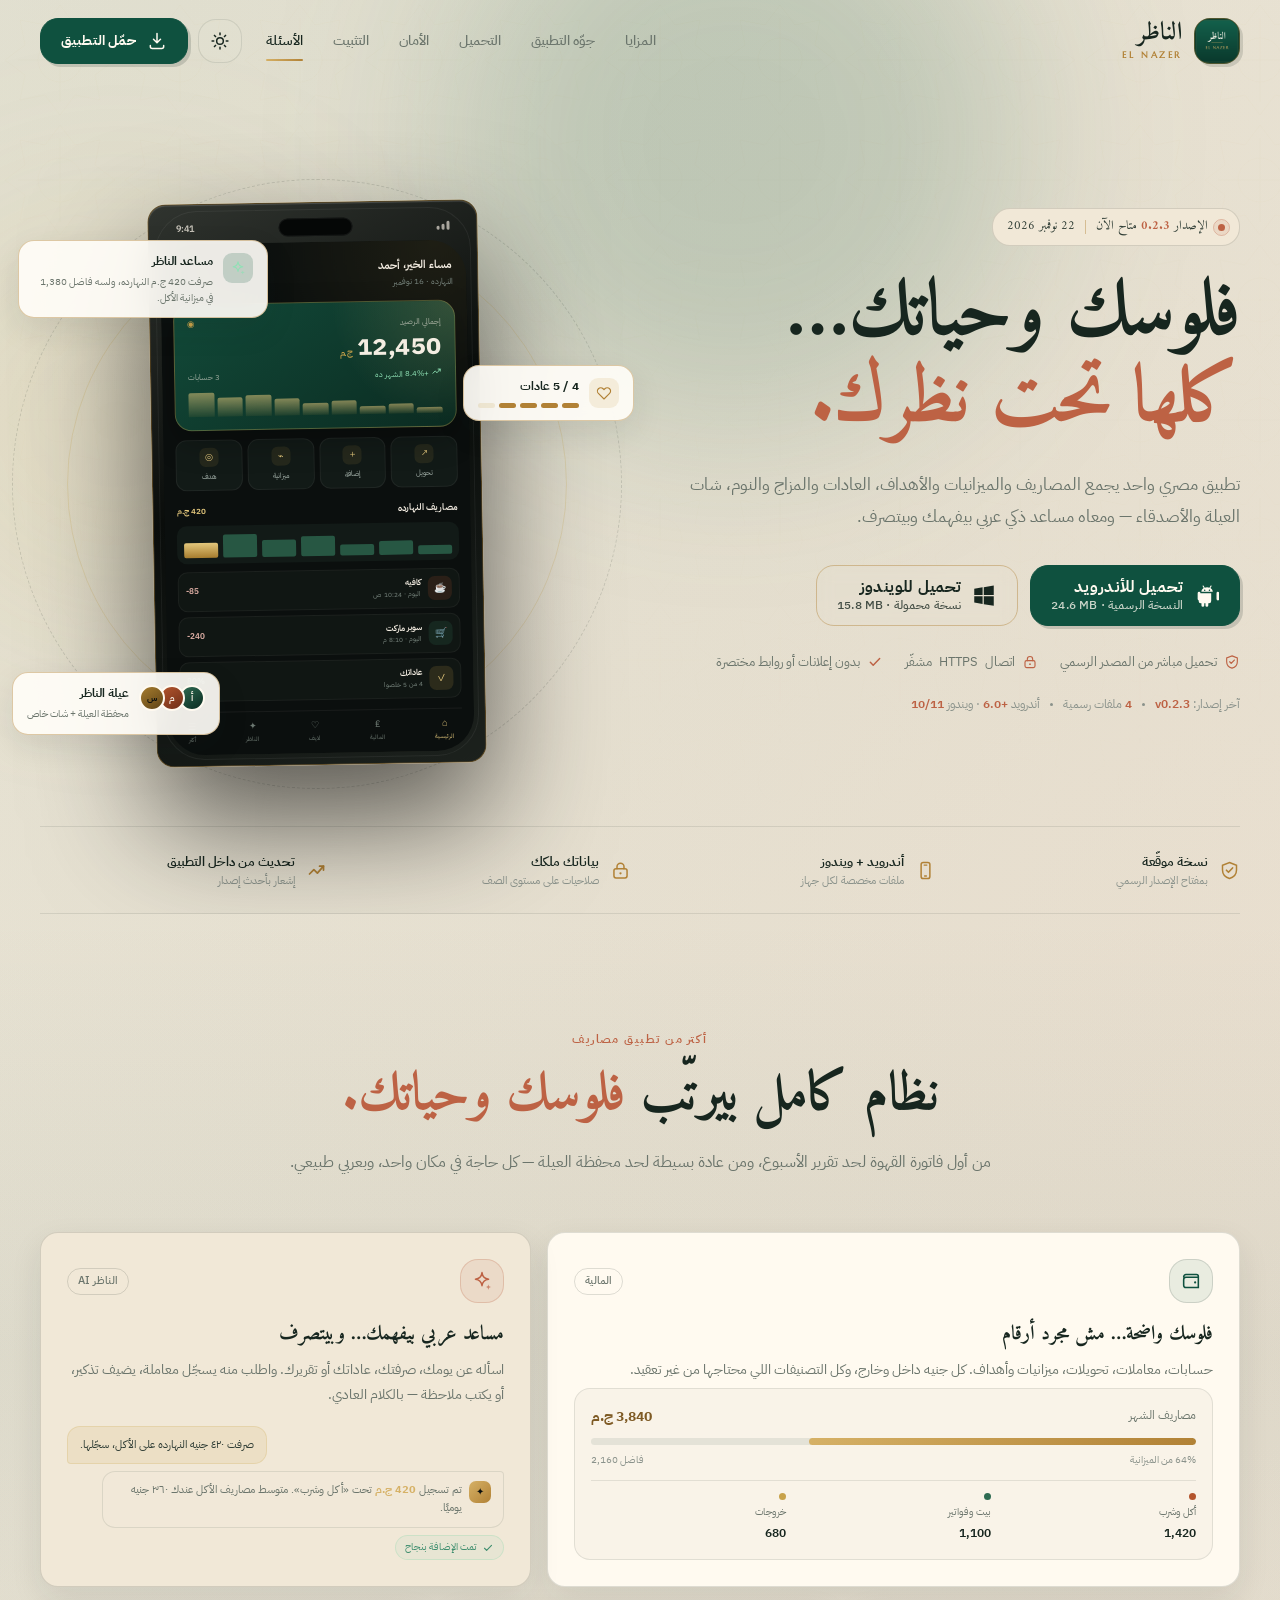
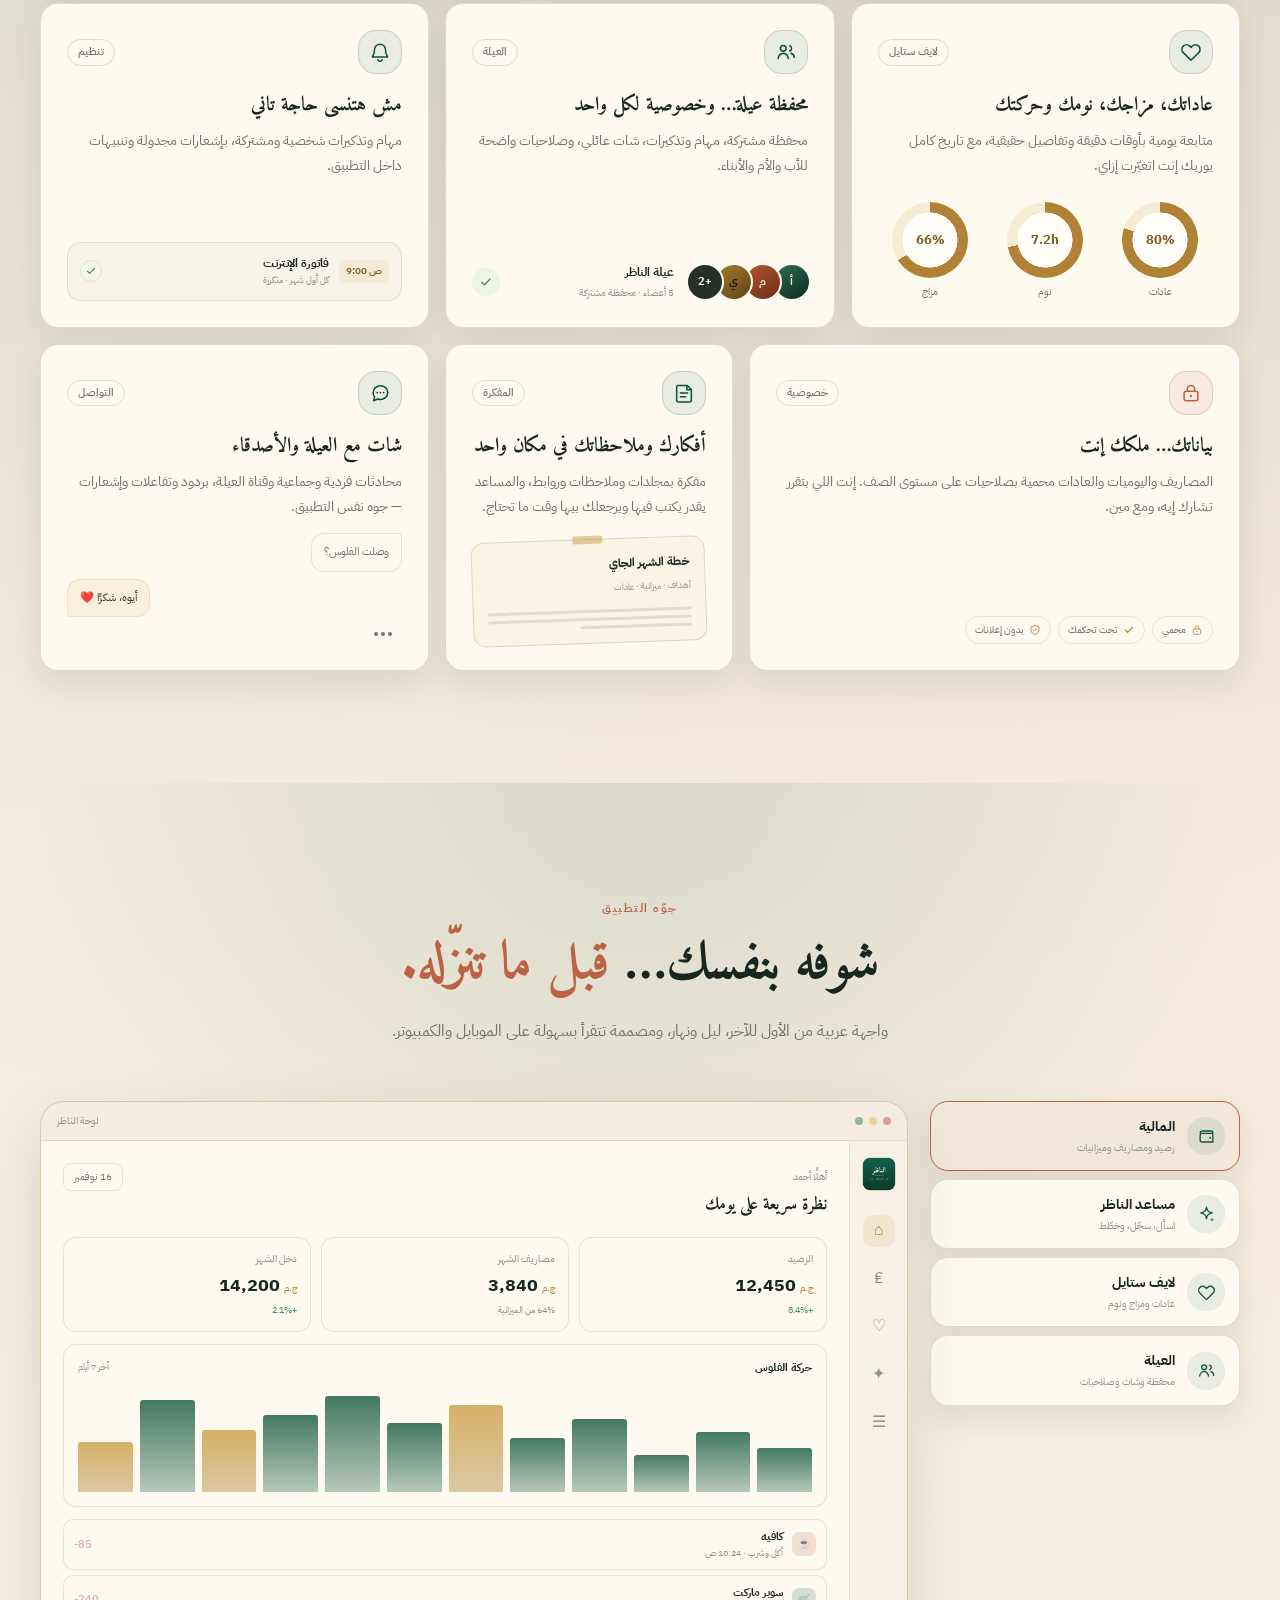
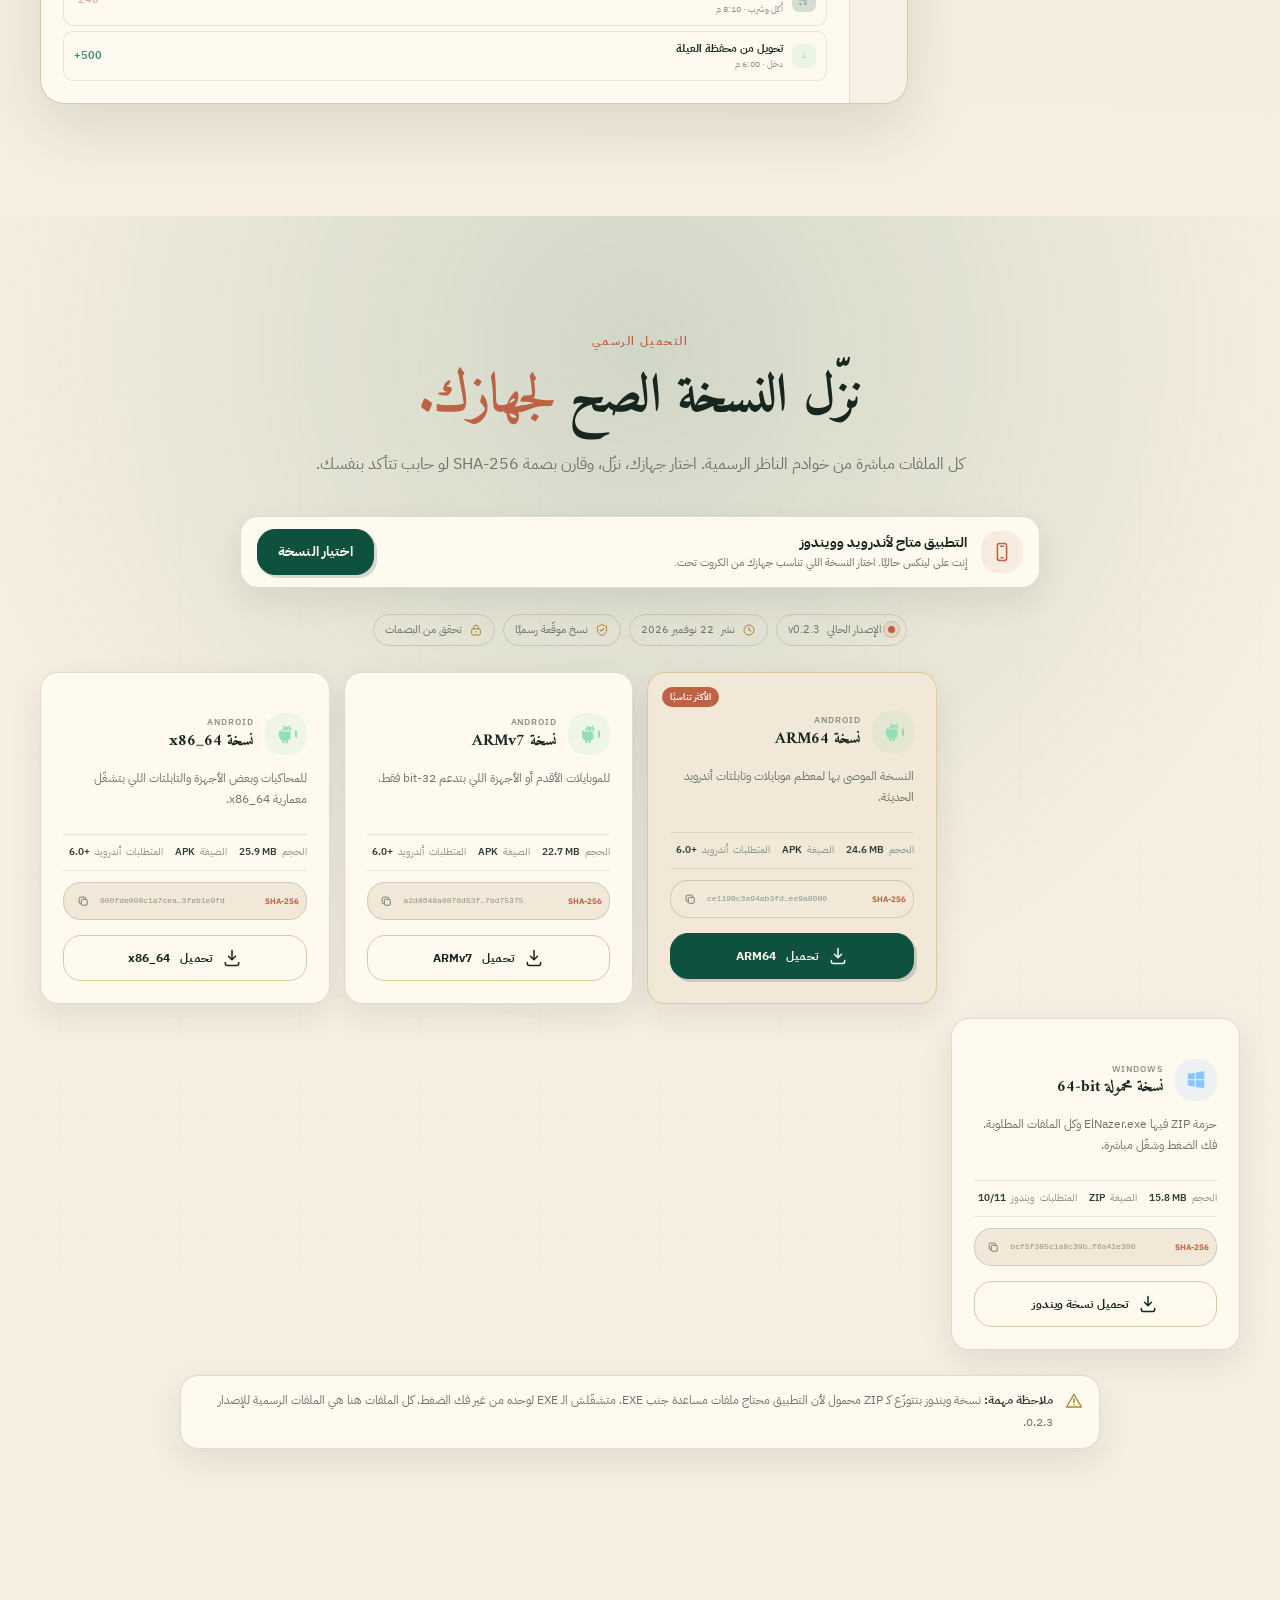
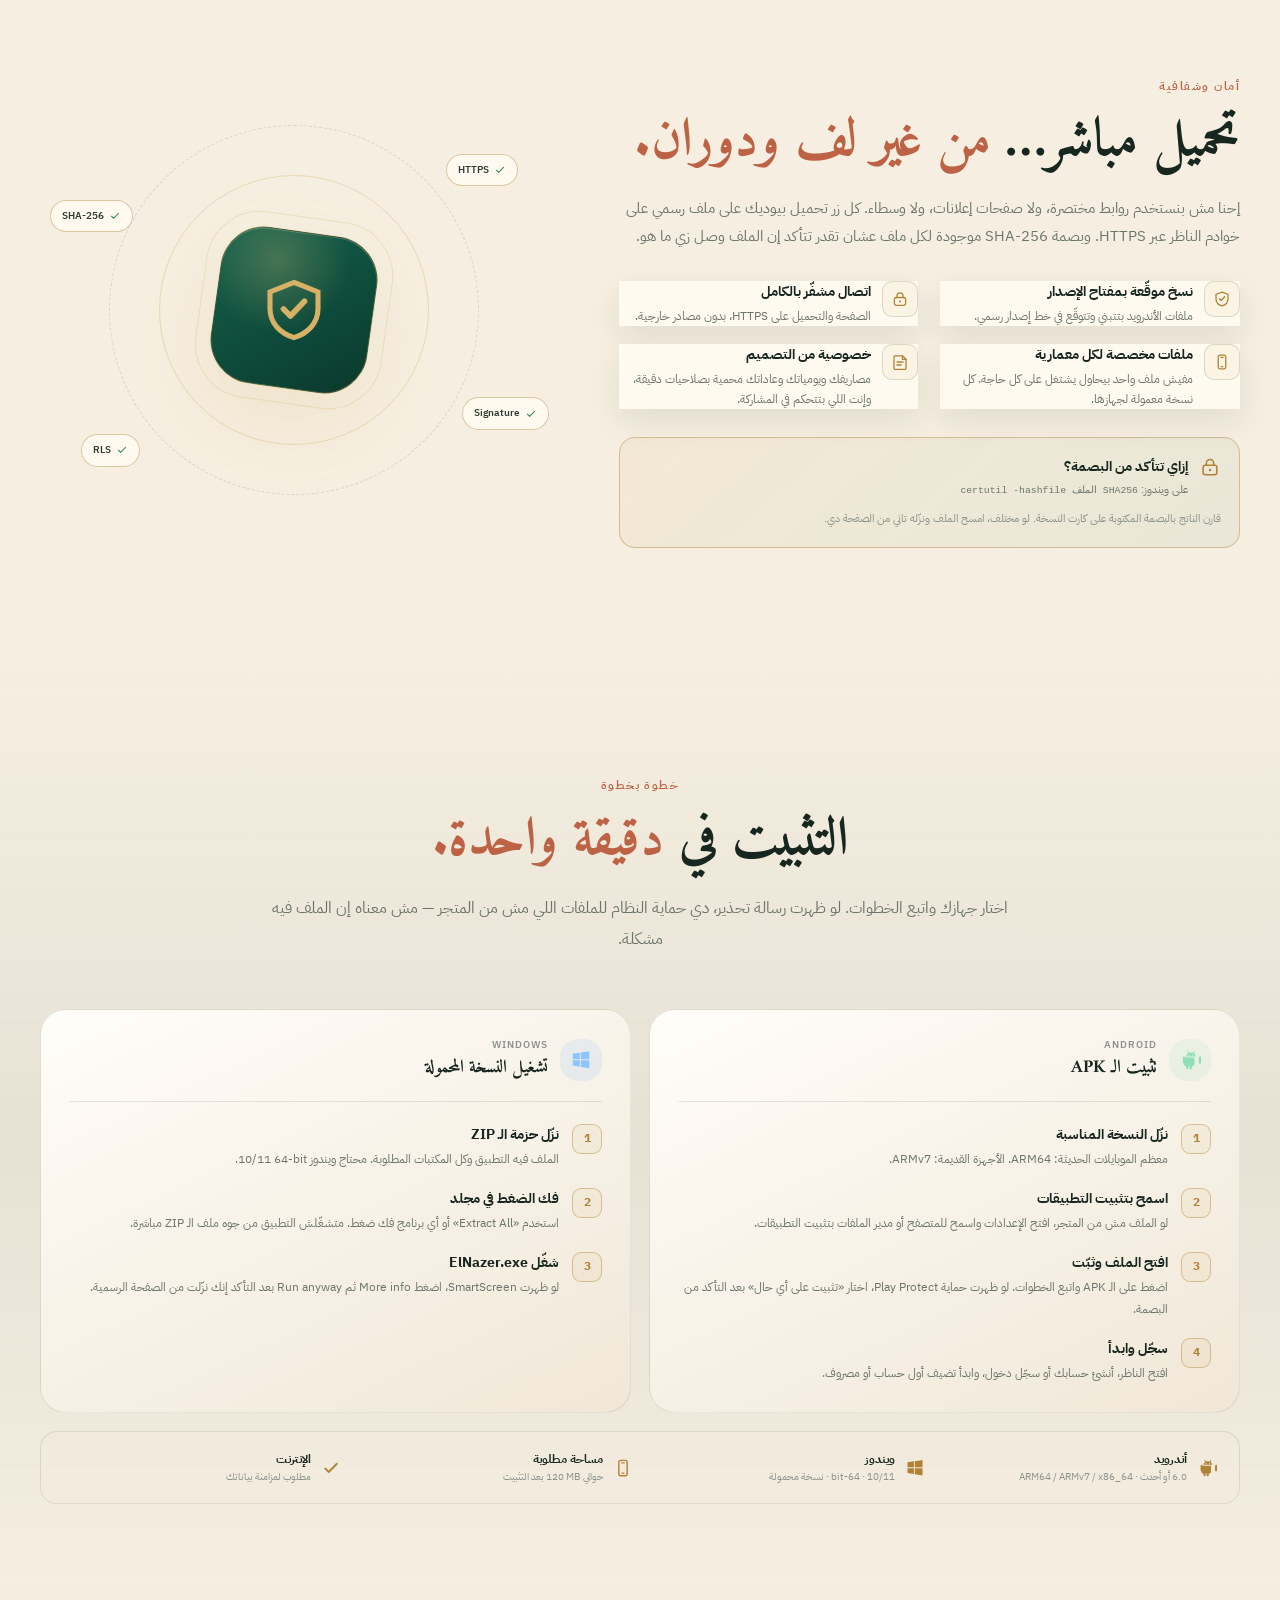
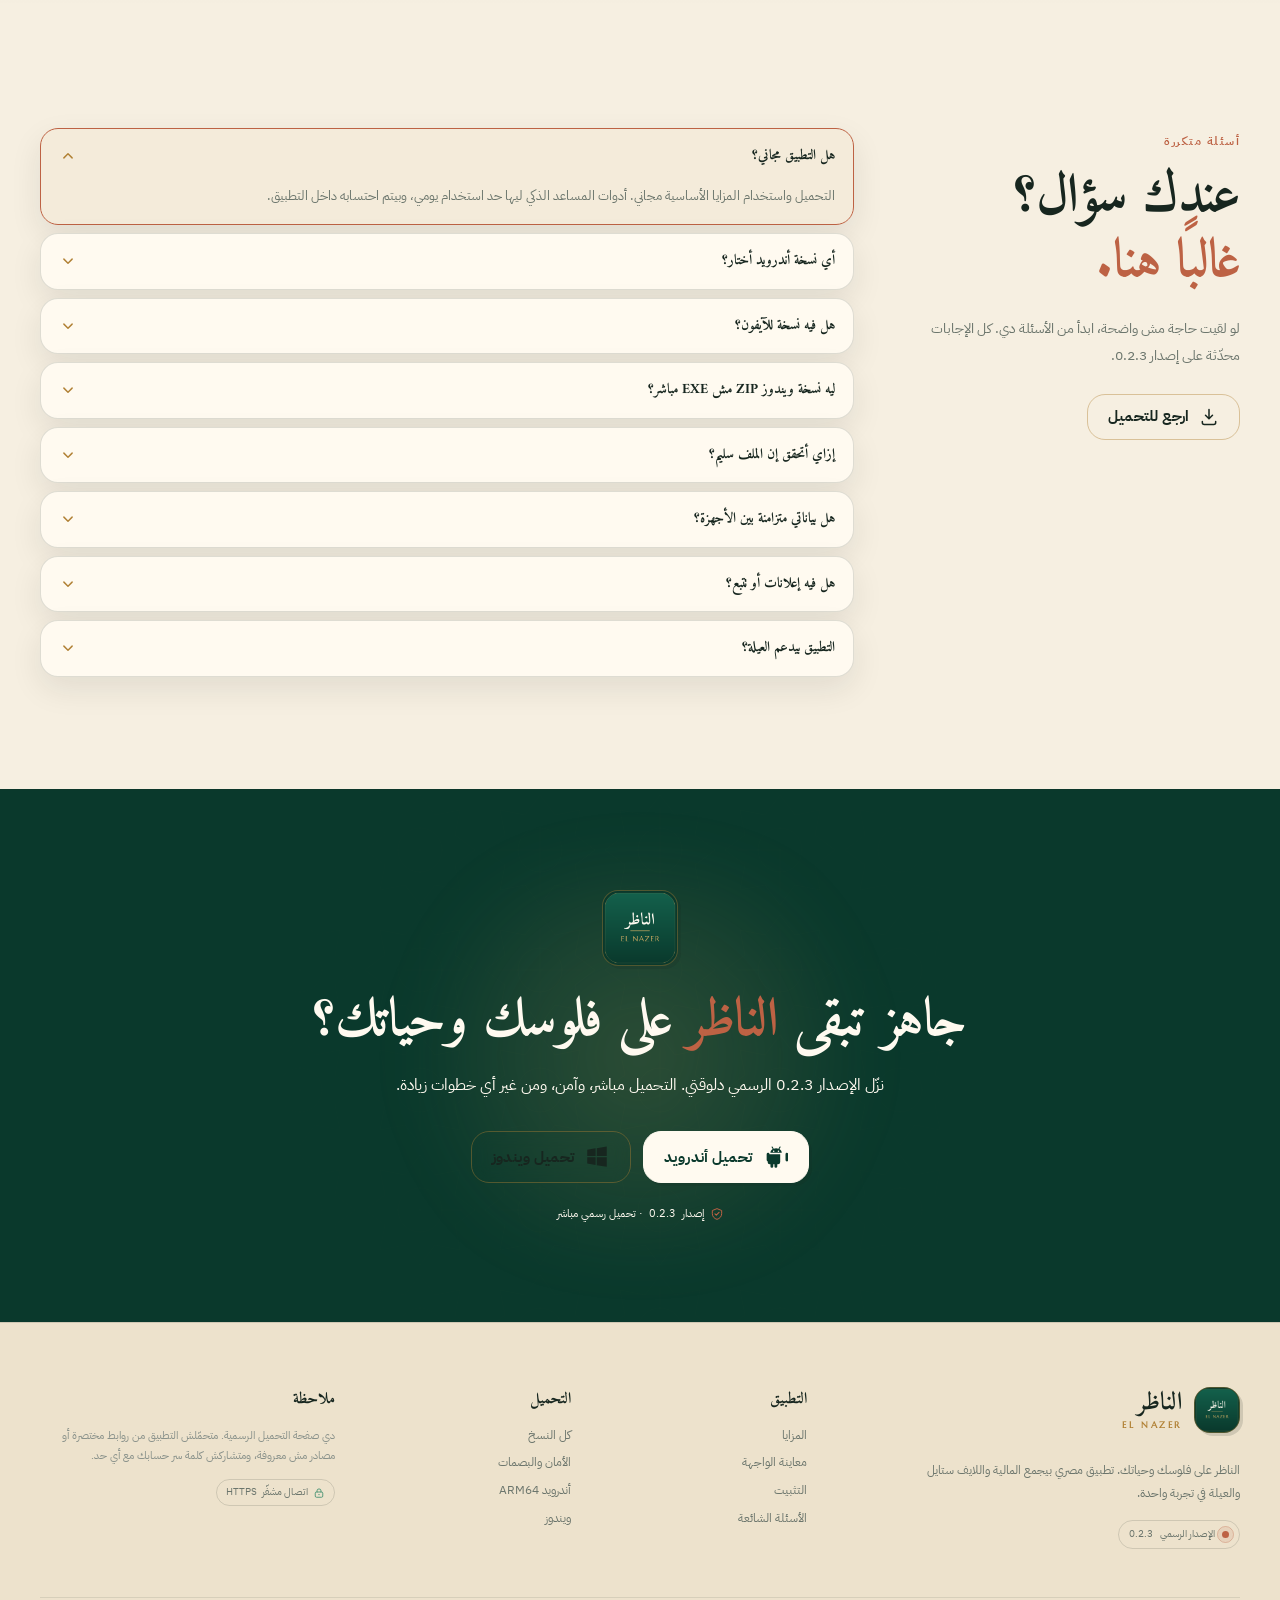
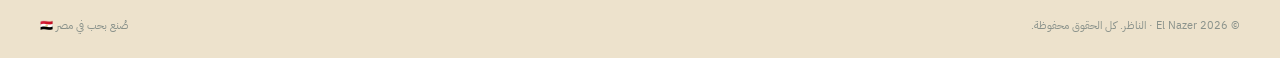
==== index.html @ a64078a1 "deploy: e62e83baa8db4283f92be8267daf7b33477e83bc" ====
<!DOCTYPE html>
<html lang="ar" dir="rtl" data-theme="light">
<head>
  <meta charset="utf-8">
  <meta name="viewport" content="width=device-width, initial-scale=1, viewport-fit=cover">
  <title>تحميل تطبيق الناظر | El Nazer 0.2.3 — أندرويد وويندوز</title>
  <meta name="description" content="حمّل تطبيق الناظر 0.2.3 الرسمي. تطبيق مصري للمصاريف والميزانيات والعادات والشات العائلي مع مساعد ذكي عربي. تحميل مباشر وآمن لأندرويد (ARM64 وARMv7 وx86_64) وويندوز.">
  <meta name="theme-color" content="#F6EFE1">
  <meta name="color-scheme" content="light dark">
  <meta name="referrer" content="strict-origin-when-cross-origin">
  <meta http-equiv="Content-Security-Policy" content="default-src 'self'; base-uri 'none'; form-action 'none'; object-src 'none'; img-src 'self' data:; font-src 'self'; style-src 'self' 'unsafe-inline'; script-src 'self'; connect-src 'self'; manifest-src 'self'; upgrade-insecure-requests">
  <meta property="og:type" content="website">
  <meta property="og:locale" content="ar_EG">
  <meta property="og:site_name" content="El Nazer — الناظر">
  <meta property="og:title" content="الناظر 0.2.3 — فلوسك وحياتك تحت نظرك">
  <meta property="og:description" content="تحميل رسمي ومباشر لتطبيق الناظر لأندرويد وويندوز. مصاريف، ميزانيات، عادات، عيلة، ومساعد ذكي عربي.">
  <meta property="og:image" content="./assets/brand/app_icon.png">
  <meta name="twitter:card" content="summary_large_image">
  <meta name="twitter:title" content="تحميل تطبيق الناظر 0.2.3">
  <meta name="twitter:description" content="مصاريفك، عاداتك، عيلتك، ومساعدك الذكي في تطبيق واحد. تحميل مباشر لأندرويد وويندوز.">
  <meta name="twitter:image" content="./assets/brand/app_icon.png">
  <link rel="icon" href="./assets/brand/app_icon.png" type="image/png">
  <link rel="apple-touch-icon" href="./assets/brand/app_icon.png">
  <link rel="manifest" href="./site.webmanifest">
  <link rel="stylesheet" href="./assets/css/style.css">
  <link rel="stylesheet" href="./assets/css/cairo.css">
  <script src="./assets/js/app.js"></script>
</head>
<body>
  <a class="skip-link" href="#main">تخطَّ إلى المحتوى</a>

  <div class="reading-progress" aria-hidden="true"><span id="readingProgress"></span></div>

  <svg class="svg-sprite" aria-hidden="true" focusable="false">
    <symbol id="i-android" viewBox="0 0 24 24"><path d="M7.2 9.4h9.6v7.2a2 2 0 0 1-2 2h-.7v2.1a1.3 1.3 0 1 1-2.6 0v-2.1h-1.1v2.1a1.3 1.3 0 1 1-2.6 0v-2.1h-.6a2 2 0 0 1-2-2V9.4Zm-2.9 0a1.3 1.3 0 0 1 2.6 0v5.4a1.3 1.3 0 1 1-2.6 0V9.4Zm17.4 0a1.3 1.3 0 0 1 2.6 0v5.4a1.3 1.3 0 1 1-2.6 0V9.4ZM7.7 8.1c.2-1.4 1-2.6 2.2-3.4l-1-1.7a.5.5 0 0 1 .9-.5l1 1.8a5.6 5.6 0 0 1 4.4 0l1-1.8a.5.5 0 0 1 .9.5l-1 1.7c1.2.8 2 2 2.2 3.4H7.7Zm3.1-2.1a.7.7 0 1 0 0 1.4.7.7 0 0 0 0-1.4Zm4.4 0a.7.7 0 1 0 0 1.4.7.7 0 0 0 0-1.4Z"/></symbol>
    <symbol id="i-windows" viewBox="0 0 24 24"><path d="M3 5.2 10.7 4v7.1H3V5.2Zm8.8-1.3L21 2.4v8.7h-9.2V3.9ZM3 12.2h7.7v7.1L3 18.1v-5.9Zm8.8 0H21v8.7l-9.2-1.4v-7.3Z"/></symbol>
    <symbol id="i-download" viewBox="0 0 24 24"><path d="M12 3v11.2m0 0 4.2-4.2M12 14.2 7.8 10M4 17.5v1.2A2.3 2.3 0 0 0 6.3 21h11.4a2.3 2.3 0 0 0 2.3-2.3v-1.2" fill="none" stroke="currentColor" stroke-width="1.8" stroke-linecap="round" stroke-linejoin="round"/></symbol>
    <symbol id="i-shield" viewBox="0 0 24 24"><path d="M12 2.8 20 6v5.5c0 4.9-3.4 8.3-8 9.7-4.6-1.4-8-4.8-8-9.7V6l8-3.2Z" fill="none" stroke="currentColor" stroke-width="1.7"/><path d="m8.5 11.7 2.3 2.3 4.7-4.9" fill="none" stroke="currentColor" stroke-width="1.9" stroke-linecap="round" stroke-linejoin="round"/></symbol>
    <symbol id="i-check" viewBox="0 0 24 24"><path d="m5 12.5 4.3 4.3L19 6.9" fill="none" stroke="currentColor" stroke-width="2.2" stroke-linecap="round" stroke-linejoin="round"/></symbol>
    <symbol id="i-copy" viewBox="0 0 24 24"><rect x="8" y="8" width="11" height="11" rx="2.2" fill="none" stroke="currentColor" stroke-width="1.7"/><path d="M16 8V6.2A2.2 2.2 0 0 0 13.8 4H6.2A2.2 2.2 0 0 0 4 6.2v7.6A2.2 2.2 0 0 0 6.2 16H8" fill="none" stroke="currentColor" stroke-width="1.7"/></symbol>
    <symbol id="i-wallet" viewBox="0 0 24 24"><path d="M4 7.5A2.5 2.5 0 0 1 6.5 5H18a2 2 0 0 1 2 2v1H6.5A2.5 2.5 0 0 0 4 10.5v6A2.5 2.5 0 0 0 6.5 19H20V9" fill="none" stroke="currentColor" stroke-width="1.7" stroke-linecap="round"/><circle cx="16.5" cy="13.5" r="1.2" fill="currentColor"/></symbol>
    <symbol id="i-chart" viewBox="0 0 24 24"><path d="M4 20V4m0 16h16" fill="none" stroke="currentColor" stroke-width="1.7" stroke-linecap="round"/><path d="M7.5 16v-4.5M12 16V7.5M16.5 16v-7" fill="none" stroke="currentColor" stroke-width="2.2" stroke-linecap="round"/></symbol>
    <symbol id="i-spark" viewBox="0 0 24 24"><path d="M12 2.8c.6 4.8 2.4 6.6 7.2 7.2-4.8.6-6.6 2.4-7.2 7.2-.6-4.8-2.4-6.6-7.2-7.2 4.8-.6 6.6-2.4 7.2-7.2Z" fill="none" stroke="currentColor" stroke-width="1.6" stroke-linejoin="round"/><path d="M19 15.5c.3 2.1 1 2.8 3.1 3.1-2.1.3-2.8 1-3.1 3.1-.3-2.1-1-2.8-3.1-3.1 2.1-.3 2.8-1 3.1-3.1Z" fill="currentColor" opacity=".7"/></symbol>
    <symbol id="i-heart" viewBox="0 0 24 24"><path d="M20.4 5.6a5 5 0 0 0-7.1 0L12 6.9l-1.3-1.3a5 5 0 0 0-7.1 7.1L12 21l8.4-8.3a5 5 0 0 0 0-7.1Z" fill="none" stroke="currentColor" stroke-width="1.7" stroke-linejoin="round"/></symbol>
    <symbol id="i-users" viewBox="0 0 24 24"><circle cx="9" cy="8" r="3.1" fill="none" stroke="currentColor" stroke-width="1.7"/><path d="M3.5 19a5.5 5.5 0 0 1 11 0M16 5.2a3 3 0 0 1 0 5.7M17.5 13.5A4.6 4.6 0 0 1 21 18" fill="none" stroke="currentColor" stroke-width="1.7" stroke-linecap="round"/></symbol>
    <symbol id="i-bell" viewBox="0 0 24 24"><path d="M18 9.5a6 6 0 0 0-12 0c0 6-2.3 6.5-2.3 8h16.6c0-1.5-2.3-2-2.3-8Z" fill="none" stroke="currentColor" stroke-width="1.7" stroke-linejoin="round"/><path d="M9.5 20.5a2.7 2.7 0 0 0 5 0" fill="none" stroke="currentColor" stroke-width="1.7" stroke-linecap="round"/></symbol>
    <symbol id="i-lock" viewBox="0 0 24 24"><rect x="4.5" y="10" width="15" height="10.5" rx="2.4" fill="none" stroke="currentColor" stroke-width="1.7"/><path d="M8 10V7.8a4 4 0 0 1 8 0V10" fill="none" stroke="currentColor" stroke-width="1.7" stroke-linecap="round"/><circle cx="12" cy="15.2" r="1.3" fill="currentColor"/></symbol>
    <symbol id="i-note" viewBox="0 0 24 24"><path d="M5 3.8h10.5L20 8.3V20a1.8 1.8 0 0 1-1.8 1.8H5.8A1.8 1.8 0 0 1 4 20V5.6a1.8 1.8 0 0 1 1-1.8Z" fill="none" stroke="currentColor" stroke-width="1.7" stroke-linejoin="round"/><path d="M15.2 4v4.5H20M8 12h8M8 16h5.5" fill="none" stroke="currentColor" stroke-width="1.7" stroke-linecap="round"/></symbol>
    <symbol id="i-chat" viewBox="0 0 24 24"><path d="M20.5 11.5a7.8 7.8 0 0 1-8 7.6 8.6 8.6 0 0 1-3-.5L5 20.5l1.2-4a7.4 7.4 0 0 1-1.7-5A7.8 7.8 0 0 1 12.5 4a7.8 7.8 0 0 1 8 7.5Z" fill="none" stroke="currentColor" stroke-width="1.7" stroke-linejoin="round"/><circle cx="9" cy="11.5" r="1" fill="currentColor"/><circle cx="12.5" cy="11.5" r="1" fill="currentColor"/><circle cx="16" cy="11.5" r="1" fill="currentColor"/></symbol>
    <symbol id="i-arrow" viewBox="0 0 24 24"><path d="M19 12H5m0 0 5.5-5.5M5 12l5.5 5.5" fill="none" stroke="currentColor" stroke-width="1.9" stroke-linecap="round" stroke-linejoin="round"/></symbol>
    <symbol id="i-sun" viewBox="0 0 24 24"><circle cx="12" cy="12" r="4" fill="none" stroke="currentColor" stroke-width="1.8"/><path d="M12 2.5v2M12 19.5v2M2.5 12h2M19.5 12h2M5.3 5.3l1.4 1.4M17.3 17.3l1.4 1.4M18.7 5.3l-1.4 1.4M6.7 17.3l-1.4 1.4" fill="none" stroke="currentColor" stroke-width="1.8" stroke-linecap="round"/></symbol>
    <symbol id="i-moon" viewBox="0 0 24 24"><path d="M20.5 14.2A8.6 8.6 0 0 1 9.8 3.5a8.7 8.7 0 1 0 10.7 10.7Z" fill="none" stroke="currentColor" stroke-width="1.8" stroke-linejoin="round"/></symbol>
    <symbol id="i-menu" viewBox="0 0 24 24"><path d="M4 7h16M4 12h16M4 17h16" fill="none" stroke="currentColor" stroke-width="1.9" stroke-linecap="round"/></symbol>
    <symbol id="i-close" viewBox="0 0 24 24"><path d="m6 6 12 12M18 6 6 18" fill="none" stroke="currentColor" stroke-width="1.9" stroke-linecap="round"/></symbol>
    <symbol id="i-chevron" viewBox="0 0 24 24"><path d="m6.5 9.5 5.5 5.5 5.5-5.5" fill="none" stroke="currentColor" stroke-width="1.9" stroke-linecap="round" stroke-linejoin="round"/></symbol>
    <symbol id="i-clock" viewBox="0 0 24 24"><circle cx="12" cy="12" r="8.6" fill="none" stroke="currentColor" stroke-width="1.7"/><path d="M12 7.2V12l3.2 2" fill="none" stroke="currentColor" stroke-width="1.8" stroke-linecap="round"/></symbol>
    <symbol id="i-device" viewBox="0 0 24 24"><rect x="7" y="2.8" width="10" height="18.4" rx="2.4" fill="none" stroke="currentColor" stroke-width="1.7"/><path d="M10.5 5.8h3M11 18.2h2" fill="none" stroke="currentColor" stroke-width="1.6" stroke-linecap="round"/></symbol>
    <symbol id="i-trend" viewBox="0 0 24 24"><path d="m4 16 5-5 4 4 7-8" fill="none" stroke="currentColor" stroke-width="2" stroke-linecap="round" stroke-linejoin="round"/><path d="M15.5 7H20v4.5" fill="none" stroke="currentColor" stroke-width="2" stroke-linecap="round" stroke-linejoin="round"/></symbol>
    <symbol id="i-alert" viewBox="0 0 24 24"><path d="M12 3.2 22 20H2L12 3.2Z" fill="none" stroke="currentColor" stroke-width="1.7" stroke-linejoin="round"/><path d="M12 9v5" fill="none" stroke="currentColor" stroke-width="2" stroke-linecap="round"/><circle cx="12" cy="17" r="1.1" fill="currentColor"/></symbol>
  </svg>

  <header class="site-header" id="top">
    <div class="container header-inner">
      <a class="brand" href="#top" aria-label="الناظر — الرئيسية">
        <img src="./assets/brand/app_icon.png" width="46" height="46" alt="" class="brand-mark">
        <span class="brand-copy">
          <strong>الناظر</strong>
          <small>EL NAZER</small>
        </span>
      </a>
      <nav class="desktop-nav" aria-label="التنقل الرئيسي">
        <a href="#features">المزايا</a>
        <a href="#preview">جوّه التطبيق</a>
        <a href="#download">التحميل</a>
        <a href="#security">الأمان</a>
        <a href="#install">التثبيت</a>
        <a href="#faq">الأسئلة</a>
      </nav>
      <div class="header-actions">
        <button class="icon-button theme-button" id="themeToggle" type="button" aria-label="تبديل الوضع الليلي والنهاري" aria-pressed="false">
          <svg class="theme-icon theme-icon-moon" aria-hidden="true"><use href="#i-moon"/></svg>
          <svg class="theme-icon theme-icon-sun" aria-hidden="true"><use href="#i-sun"/></svg>
        </button>
        <a class="button button-primary button-compact desktop-cta" href="#download">
          <svg aria-hidden="true"><use href="#i-download"/></svg>
          حمّل التطبيق
        </a>
        <button class="icon-button menu-button" id="menuToggle" type="button" aria-label="فتح القائمة" aria-expanded="false" aria-controls="mobileMenu">
          <svg class="menu-icon-open" aria-hidden="true"><use href="#i-menu"/></svg>
          <svg class="menu-icon-close" aria-hidden="true"><use href="#i-close"/></svg>
        </button>
      </div>
    </div>
    <div class="mobile-menu" id="mobileMenu" hidden>
      <nav class="container mobile-nav" aria-label="التنقل على الموبايل">
        <a href="#features">المزايا</a>
        <a href="#preview">جوّه التطبيق</a>
        <a href="#download">التحميل</a>
        <a href="#security">الأمان</a>
        <a href="#install">التثبيت</a>
        <a href="#faq">الأسئلة</a>
        <a class="button button-primary" href="#download"><svg aria-hidden="true"><use href="#i-download"/></svg> حمّل التطبيق</a>
      </nav>
    </div>
  </header>

  <main id="main">
    <section class="hero" aria-labelledby="heroTitle">
      <div class="hero-mashrabiya" aria-hidden="true"></div>
      <div class="hero-glow hero-glow-one" aria-hidden="true"></div>
      <div class="hero-glow hero-glow-two" aria-hidden="true"></div>
      <div class="container hero-grid">
        <div class="hero-copy">
          <div class="release-pill">
            <span class="pulse-dot" aria-hidden="true"></span>
            <span>الإصدار <bdi>0.2.3</bdi> متاح الآن</span>
            <span class="pill-separator" aria-hidden="true"></span>
            <span>22 نوفمبر 2026</span>
          </div>
          <h1 id="heroTitle">فلوسك وحياتك…<br><span class="gradient-text">كلها تحت نظرك.</span></h1>
          <p class="hero-lead">تطبيق مصري واحد يجمع المصاريف والميزانيات والأهداف، العادات والمزاج والنوم، شات العيلة والأصدقاء — ومعاه مساعد ذكي عربي بيفهمك وبيتصرف.</p>
          <div class="hero-actions">
            <a class="button button-primary button-large" href="https://jqbkdyzlqjifqpcjaegp.supabase.co/storage/v1/object/public/downloads/elnazer-latest-arm64.apk" data-download="arm64" rel="noopener">
              <svg aria-hidden="true"><use href="#i-android"/></svg>
              <span><strong>تحميل للأندرويد</strong><small>النسخة الرسمية · <bdi>24.6 MB</bdi></small></span>
            </a>
            <a class="button button-ghost button-large" href="https://jqbkdyzlqjifqpcjaegp.supabase.co/storage/v1/object/public/downloads/elnazer-latest-windows.zip" data-download="windows" rel="noopener">
              <svg aria-hidden="true"><use href="#i-windows"/></svg>
              <span><strong>تحميل للويندوز</strong><small>نسخة محمولة · <bdi>15.8 MB</bdi></small></span>
            </a>
          </div>
          <div class="hero-assurance">
            <span><svg aria-hidden="true"><use href="#i-shield"/></svg> تحميل مباشر من المصدر الرسمي</span>
            <span><svg aria-hidden="true"><use href="#i-lock"/></svg> اتصال <bdi>HTTPS</bdi> مشفّر</span>
            <span><svg aria-hidden="true"><use href="#i-check"/></svg> بدون إعلانات أو روابط مختصرة</span>
          </div>
          <div class="hero-version">
            <span>آخر إصدار: <bdi>v0.2.3</bdi></span>
            <span class="dot" aria-hidden="true"></span>
            <span><bdi>4</bdi> ملفات رسمية</span>
            <span class="dot" aria-hidden="true"></span>
            <span>أندرويد <bdi>6.0+</bdi> · ويندوز <bdi>10/11</bdi></span>
          </div>
        </div>

        <div class="hero-visual" aria-label="معاينة من واجهة تطبيق الناظر">
          <div class="arch-ring arch-ring-one" aria-hidden="true"></div>
          <div class="arch-ring arch-ring-two" aria-hidden="true"></div>
          <div class="phone">
            <div class="phone-top">
              <span class="phone-time">9:41</span>
              <span class="phone-notch" aria-hidden="true"></span>
              <span class="phone-status" aria-hidden="true"><i></i><i></i><i></i></span>
            </div>
            <div class="app-screen">
              <div class="app-topbar">
                <div>
                  <p class="app-greeting">مساء الخير، أحمد</p>
                  <p class="app-date">النهارده · 16 نوفمبر</p>
                </div>
                <div class="app-avatar">أ</div>
              </div>
              <div class="balance-card">
                <div class="balance-head">
                  <span>إجمالي الرصيد</span>
                  <span class="balance-eye" aria-hidden="true">◉</span>
                </div>
                <p class="balance-value"><span>12,450</span> <small>ج.م</small></p>
                <div class="balance-foot">
                  <span class="up"><svg aria-hidden="true"><use href="#i-trend"/></svg> +8.4% الشهر ده</span>
                  <span>3 حسابات</span>
                </div>
                <div class="balance-spark" aria-hidden="true">
                  <i style="height:24%"></i><i style="height:38%"></i><i style="height:30%"></i><i style="height:54%"></i><i style="height:46%"></i><i style="height:68%"></i><i style="height:82%"></i><i style="height:74%"></i><i style="height:96%"></i>
                </div>
              </div>
              <div class="app-quick">
                <span><i class="quick-icon">↗</i> تحويل</span>
                <span><i class="quick-icon">＋</i> إضافة</span>
                <span><i class="quick-icon">⌁</i> ميزانية</span>
                <span><i class="quick-icon">◎</i> هدف</span>
              </div>
              <div class="app-section-title"><span>مصاريف النهارده</span><span>420 ج.م</span></div>
              <div class="mini-bars" aria-hidden="true">
                <i style="height:34%"></i><i style="height:52%"></i><i style="height:42%"></i><i style="height:76%"></i><i style="height:64%"></i><i style="height:88%"></i><i class="active" style="height:58%"></i>
              </div>
              <div class="app-list">
                <div class="app-row"><span class="row-icon coffee">☕</span><span><b>كافيه</b><small>اليوم · 10:24 ص</small></span><em>-85</em></div>
                <div class="app-row"><span class="row-icon cart">🛒</span><span><b>سوبر ماركت</b><small>اليوم · 8:10 م</small></span><em>-240</em></div>
                <div class="app-row"><span class="row-icon habit">✓</span><span><b>عاداتك</b><small>4 من 5 خلصوا</small></span><em class="green">80%</em></div>
              </div>
              <div class="app-nav" aria-hidden="true">
                <span class="active">⌂<small>الرئيسية</small></span><span>₤<small>المالية</small></span><span>♡<small>لايف</small></span><span>✦<small>الناظر</small></span><span>☰<small>أكتر</small></span>
              </div>
            </div>
          </div>
          <div class="float-card float-agent">
            <span class="float-icon"><svg aria-hidden="true"><use href="#i-spark"/></svg></span>
            <div><b>مساعد الناظر</b><p>صرفت 420 ج.م النهارده، ولسه فاضل 1,380 في ميزانية الأكل.</p></div>
          </div>
          <div class="float-card float-streak">
            <span class="float-icon gold"><svg aria-hidden="true"><use href="#i-heart"/></svg></span>
            <div><b>4 / 5 عادات</b><div class="streak-bars" aria-hidden="true"><i></i><i></i><i></i><i></i><i class="off"></i></div></div>
          </div>
          <div class="float-card float-family">
            <div class="avatar-stack" aria-hidden="true"><span>أ</span><span>م</span><span>س</span></div>
            <div><b>عيلة الناظر</b><p>محفظة العيلة + شات خاص</p></div>
          </div>
        </div>
      </div>
      <div class="container trust-strip">
        <div><svg aria-hidden="true"><use href="#i-shield"/></svg><span><b>نسخة موقّعة</b><small>بمفتاح الإصدار الرسمي</small></span></div>
        <div><svg aria-hidden="true"><use href="#i-device"/></svg><span><b>أندرويد + ويندوز</b><small>ملفات مخصصة لكل جهاز</small></span></div>
        <div><svg aria-hidden="true"><use href="#i-lock"/></svg><span><b>بياناتك ملكك</b><small>صلاحيات على مستوى الصف</small></span></div>
        <div><svg aria-hidden="true"><use href="#i-trend"/></svg><span><b>تحديث من داخل التطبيق</b><small>إشعار بأحدث إصدار</small></span></div>
      </div>
    </section>

    <section class="section features-section" id="features">
      <div class="container">
        <div class="section-heading reveal">
          <span class="eyebrow">أكتر من تطبيق مصاريف</span>
          <h2>نظام كامل بيرتّب <span class="gradient-text">فلوسك وحياتك.</span></h2>
          <p>من أول فاتورة القهوة لحد تقرير الأسبوع، ومن عادة بسيطة لحد محفظة العيلة — كل حاجة في مكان واحد، وبعربي طبيعي.</p>
        </div>

        <div class="bento-grid">
          <article class="bento-card bento-finance reveal">
            <div class="bento-head">
              <span class="feature-icon"><svg aria-hidden="true"><use href="#i-wallet"/></svg></span>
              <span class="feature-tag">المالية</span>
            </div>
            <h3>فلوسك واضحة… مش مجرد أرقام</h3>
            <p>حسابات، معاملات، تحويلات، ميزانيات وأهداف. كل جنيه داخل وخارج، وكل التصنيفات اللي محتاجها من غير تعقيد.</p>
            <div class="finance-demo" aria-hidden="true">
              <div class="finance-demo-top"><span>مصاريف الشهر</span><b>3,840 ج.م</b></div>
              <div class="progress-track"><i style="width:64%"></i></div>
              <div class="finance-demo-legend"><span>64% من الميزانية</span><span>فاضل 2,160</span></div>
              <div class="finance-demo-rows">
                <span><i class="cat cat-food"></i> أكل وشرب <b>1,420</b></span>
                <span><i class="cat cat-home"></i> بيت وفواتير <b>1,100</b></span>
                <span><i class="cat cat-fun"></i> خروجات <b>680</b></span>
              </div>
            </div>
          </article>

          <article class="bento-card bento-ai reveal">
            <div class="bento-head">
              <span class="feature-icon gold"><svg aria-hidden="true"><use href="#i-spark"/></svg></span>
              <span class="feature-tag">الناظر AI</span>
            </div>
            <h3>مساعد عربي بيفهمك… وبيتصرف</h3>
            <p>اسأله عن يومك، صرفتك، عاداتك أو تقريرك. واطلب منه يسجّل معاملة، يضيف تذكير، أو يكتب ملاحظة — بالكلام العادي.</p>
            <div class="chat-demo" aria-hidden="true">
              <div class="chat-bubble user">صرفت ٤٢٠ جنيه النهارده على الأكل، سجّلها.</div>
              <div class="chat-bubble ai"><span class="ai-avatar">✦</span><span>تم تسجيل <b>420 ج.م</b> تحت «أكل وشرب». متوسط مصاريف الأكل عندك ٣٦٠ جنيه يوميًا.</span></div>
              <div class="action-chip"><svg><use href="#i-check"/></svg> تمت الإضافة بنجاح</div>
            </div>
          </article>

          <article class="bento-card bento-life reveal">
            <div class="bento-head">
              <span class="feature-icon"><svg aria-hidden="true"><use href="#i-heart"/></svg></span>
              <span class="feature-tag">لايف ستايل</span>
            </div>
            <h3>عاداتك، مزاجك، نومك وحركتك</h3>
            <p>متابعة يومية بأوقات دقيقة وتفاصيل حقيقية، مع تاريخ كامل يوريك إنت اتغيّرت إزاي.</p>
            <div class="rings-demo" aria-hidden="true">
              <div class="ring"><span style="--value:80%">80%</span><small>عادات</small></div>
              <div class="ring"><span style="--value:72%">7.2h</span><small>نوم</small></div>
              <div class="ring"><span style="--value:66%">66%</span><small>مزاج</small></div>
            </div>
          </article>

          <article class="bento-card bento-family reveal">
            <div class="bento-head">
              <span class="feature-icon"><svg aria-hidden="true"><use href="#i-users"/></svg></span>
              <span class="feature-tag">العيلة</span>
            </div>
            <h3>محفظة عيلة… وخصوصية لكل واحد</h3>
            <p>محفظة مشتركة، مهام وتذكيرات، شات عائلي، وصلاحيات واضحة للأب والأم والأبناء.</p>
            <div class="family-demo" aria-hidden="true">
              <div class="avatar-stack large"><span>أ</span><span>م</span><span>ي</span><span>+2</span></div>
              <div class="family-demo-copy"><b>عيلة الناظر</b><span>5 أعضاء · محفظة مشتركة</span></div>
              <span class="family-check"><svg><use href="#i-check"/></svg></span>
            </div>
          </article>

          <article class="bento-card bento-reminders reveal">
            <div class="bento-head">
              <span class="feature-icon"><svg aria-hidden="true"><use href="#i-bell"/></svg></span>
              <span class="feature-tag">تنظيم</span>
            </div>
            <h3>مش هتنسى حاجة تاني</h3>
            <p>مهام وتذكيرات شخصية ومشتركة، بإشعارات مجدولة وتنبيهات داخل التطبيق.</p>
            <div class="reminder-demo" aria-hidden="true">
              <span class="reminder-time">9:00 ص</span>
              <div><b>فاتورة الإنترنت</b><small>كل أول شهر · متكررة</small></div>
              <span class="reminder-check"><svg><use href="#i-check"/></svg></span>
            </div>
          </article>

          <article class="bento-card bento-private reveal">
            <div class="bento-head">
              <span class="feature-icon gold"><svg aria-hidden="true"><use href="#i-lock"/></svg></span>
              <span class="feature-tag">خصوصية</span>
            </div>
            <h3>بياناتك… ملكك إنت</h3>
            <p>المصاريف واليوميات والعادات محمية بصلاحيات على مستوى الصف. إنت اللي بتقرر تشارك إيه، ومع مين.</p>
            <div class="privacy-demo" aria-hidden="true">
              <span><svg><use href="#i-lock"/></svg> محمي</span>
              <span><svg><use href="#i-check"/></svg> تحت تحكمك</span>
              <span><svg><use href="#i-shield"/></svg> بدون إعلانات</span>
            </div>
          </article>

          <article class="bento-card bento-notebook reveal">
            <div class="bento-head">
              <span class="feature-icon"><svg aria-hidden="true"><use href="#i-note"/></svg></span>
              <span class="feature-tag">المفكرة</span>
            </div>
            <h3>أفكارك وملاحظاتك في مكان واحد</h3>
            <p>مفكرة بمجلدات وملاحظات وروابط، والمساعد يقدر يكتب فيها ويرجعلك بيها وقت ما تحتاج.</p>
            <div class="note-demo" aria-hidden="true">
              <span class="note-pin"></span>
              <b>خطة الشهر الجاي</b>
              <small>أهداف · ميزانية · عادات</small>
              <div class="note-lines"><i></i><i></i><i class="short"></i></div>
            </div>
          </article>

          <article class="bento-card bento-chat reveal">
            <div class="bento-head">
              <span class="feature-icon"><svg aria-hidden="true"><use href="#i-chat"/></svg></span>
              <span class="feature-tag">التواصل</span>
            </div>
            <h3>شات مع العيلة والأصدقاء</h3>
            <p>محادثات فردية وجماعية وقناة العيلة، بردود وتفاعلات وإشعارات — جوه نفس التطبيق.</p>
            <div class="chat-demo small" aria-hidden="true">
              <div class="chat-bubble other"><span>وصلت الفلوس؟</span></div>
              <div class="chat-bubble user">أيوه، شكرًا ❤️</div>
              <div class="typing"><i></i><i></i><i></i></div>
            </div>
          </article>
        </div>
      </div>
    </section>

    <section class="section preview-section" id="preview">
      <div class="container">
        <div class="section-heading reveal">
          <span class="eyebrow">جوّه التطبيق</span>
          <h2>شوفه بنفسك… <span class="gradient-text">قبل ما تنزّله.</span></h2>
          <p>واجهة عربية من الأول للآخر، ليل ونهار، ومصممة تتقرأ بسهولة على الموبايل والكمبيوتر.</p>
        </div>
        <div class="preview-layout">
          <div class="preview-tabs reveal" role="tablist" aria-label="معاينات التطبيق">
            <button class="preview-tab active" id="tab-finance" role="tab" aria-selected="true" aria-controls="panel-finance" type="button">
              <span class="tab-icon"><svg aria-hidden="true"><use href="#i-wallet"/></svg></span>
              <span><b>المالية</b><small>رصيد ومصاريف وميزانيات</small></span>
            </button>
            <button class="preview-tab" id="tab-agent" role="tab" aria-selected="false" aria-controls="panel-agent" tabindex="-1" type="button">
              <span class="tab-icon"><svg aria-hidden="true"><use href="#i-spark"/></svg></span>
              <span><b>مساعد الناظر</b><small>اسأل، سجّل، وخطّط</small></span>
            </button>
            <button class="preview-tab" id="tab-life" role="tab" aria-selected="false" aria-controls="panel-life" tabindex="-1" type="button">
              <span class="tab-icon"><svg aria-hidden="true"><use href="#i-heart"/></svg></span>
              <span><b>لايف ستايل</b><small>عادات ومزاج ونوم</small></span>
            </button>
            <button class="preview-tab" id="tab-family" role="tab" aria-selected="false" aria-controls="panel-family" tabindex="-1" type="button">
              <span class="tab-icon"><svg aria-hidden="true"><use href="#i-users"/></svg></span>
              <span><b>العيلة</b><small>محفظة وشات وصلاحيات</small></span>
            </button>
          </div>

          <div class="preview-stage reveal">
            <div class="preview-panel active" id="panel-finance" role="tabpanel" aria-labelledby="tab-finance">
              <div class="demo-window">
                <div class="demo-window-bar"><span></span><span></span><span></span><small>لوحة الناظر</small></div>
                <div class="demo-dashboard">
                  <div class="demo-side">
                    <img src="./assets/brand/app_icon.png" width="34" height="34" alt="">
                    <span class="active">⌂</span><span>₤</span><span>♡</span><span>✦</span><span>☰</span>
                  </div>
                  <div class="demo-main">
                    <div class="demo-heading"><div><small>أهلًا أحمد</small><h4>نظرة سريعة على يومك</h4></div><span class="demo-date">16 نوفمبر</span></div>
                    <div class="demo-stats">
                      <div><span>الرصيد</span><b>12,450 <small>ج.م</small></b><em class="up">+8.4%</em></div>
                      <div><span>مصاريف الشهر</span><b>3,840 <small>ج.م</small></b><em>64% من الميزانية</em></div>
                      <div><span>دخل الشهر</span><b>14,200 <small>ج.م</small></b><em class="up">+2.1%</em></div>
                    </div>
                    <div class="demo-chart">
                      <div class="demo-chart-head"><b>حركة الفلوس</b><span>آخر 7 أيام</span></div>
                      <div class="bar-chart" aria-hidden="true">
                        <span style="height:42%"></span><span style="height:58%"></span><span style="height:36%"></span><span style="height:70%"></span><span style="height:52%"></span><span style="height:84%"></span><span style="height:66%"></span><span style="height:92%"></span><span style="height:74%"></span><span style="height:60%"></span><span style="height:88%"></span><span style="height:48%"></span>
                      </div>
                    </div>
                    <div class="demo-table">
                      <div><span class="row-icon coffee">☕</span><span><b>كافيه</b><small>أكل وشرب · 10:24 ص</small></span><em>-85</em></div>
                      <div><span class="row-icon cart">🛒</span><span><b>سوبر ماركت</b><small>أكل وشرب · 8:10 م</small></span><em>-240</em></div>
                      <div><span class="row-icon income">↓</span><span><b>تحويل من محفظة العيلة</b><small>دخل · 6:00 م</small></span><em class="green">+500</em></div>
                    </div>
                  </div>
                </div>
              </div>
            </div>

            <div class="preview-panel" id="panel-agent" role="tabpanel" aria-labelledby="tab-agent" hidden>
              <div class="demo-window agent-window">
                <div class="demo-window-bar"><span></span><span></span><span></span><small>الناظر AI</small></div>
                <div class="demo-agent">
                  <div class="agent-head"><img src="./assets/brand/app_icon.png" width="42" height="42" alt=""><div><b>الناظر</b><small>مساعدك الشخصي · متصل</small></div><span class="online-dot" aria-hidden="true"></span></div>
                  <div class="agent-thread">
                    <div class="agent-msg user">إيه ملخص مصاريفي الأسبوع ده؟</div>
                    <div class="agent-msg ai">
                      <p>الأسبوع ده صرفت <b>1,840 ج.م</b>، أقل من الأسبوع اللي فات بـ <b>12%</b>.</p>
                      <ul><li>أكل وشرب: <b>820</b></li><li>مواصلات: <b>340</b></li><li>خروجات: <b>380</b></li><li>فواتير: <b>300</b></li></ul>
                      <p>أكبر بند هو الأكل. تحب أعملك ميزانية أسبوعية 900 جنيه؟</p>
                    </div>
                    <div class="agent-msg user">أيوه، وذكّرني كل يوم 8 بالليل.</div>
                    <div class="agent-msg ai"><p>تم. عملت ميزانية <b>900 ج.م</b> وتذكير يومي <b>8:00 م</b>.</p><span class="action-chip"><svg><use href="#i-check"/></svg> تم تنفيذ الطلب</span></div>
                  </div>
                  <div class="agent-composer"><span>اكتب أو سجّل صوتك…</span><span class="mic">🎙</span></div>
                </div>
              </div>
            </div>

            <div class="preview-panel" id="panel-life" role="tabpanel" aria-labelledby="tab-life" hidden>
              <div class="demo-window life-window">
                <div class="demo-window-bar"><span></span><span></span><span></span><small>لايف ستايل</small></div>
                <div class="demo-life">
                  <div class="demo-heading"><div><small>اليوم</small><h4>عاداتك وحالتك</h4></div><span class="demo-date">4 من 5</span></div>
                  <div class="life-grid">
                    <div class="life-card"><span class="life-emoji">🌙</span><b>7 س 20 د</b><small>نوم أمس</small><span class="life-trend up">+35 د</span></div>
                    <div class="life-card"><span class="life-emoji">😊</span><b>مبسوط</b><small>المزاج</small><span class="life-trend">طاقة 8/10</span></div>
                    <div class="life-card"><span class="life-emoji">🏃</span><b>32 دقيقة</b><small>حركة</small><span class="life-trend up">+12%</span></div>
                    <div class="life-card"><span class="life-emoji">📖</span><b>4 صفحات</b><small>قراءة</small><span class="life-trend">هدف: 10</span></div>
                  </div>
                  <div class="habit-list">
                    <div><span class="habit-check done">✓</span><span><b>صلاة الفجر</b><small>5:12 ص</small></span><em>تم</em></div>
                    <div><span class="habit-check done">✓</span><span><b>قراءة</b><small>8:30 ص · 20 دقيقة</small></span><em>تم</em></div>
                    <div><span class="habit-check done">✓</span><span><b>تمرين</b><small>6:40 م · 32 دقيقة</small></span><em>تم</em></div>
                    <div><span class="habit-check">○</span><span><b>مشي 30 دقيقة</b><small>لسه</small></span><em>—</em></div>
                  </div>
                  <div class="life-timeline"><span class="timeline-dot"></span><div><b>كتبت في اليوميات</b><p>يوم هادي، خلصت شغل كتير وحسّيت إني منتج.</p></div></div>
                </div>
              </div>
            </div>

            <div class="preview-panel" id="panel-family" role="tabpanel" aria-labelledby="tab-family" hidden>
              <div class="demo-window family-window">
                <div class="demo-window-bar"><span></span><span></span><span></span><small>عيلة الناظر</small></div>
                <div class="demo-family">
                  <div class="demo-heading"><div><small>محفظة العيلة</small><h4>كلنا في صورة واحدة</h4></div><span class="demo-date">5 أعضاء</span></div>
                  <div class="family-balance"><span>الرصيد المشترك</span><b>8,200 <small>ج.م</small></b><div class="family-members"><span>أ</span><span>م</span><span>ي</span><span>س</span><span>+1</span></div></div>
                  <div class="family-activity">
                    <div><span class="row-icon income">↓</span><span><b>إيداع في المحفظة</b><small>بابا · 9:12 ص</small></span><em class="green">+1,000</em></div>
                    <div><span class="row-icon cart">🛒</span><span><b>مصاريف البيت</b><small>ماما · أمس</small></span><em>-320</em></div>
                    <div><span class="row-icon habit">✓</span><span><b>مهمة: مراجعة الحساب</b><small>أحمد · خلصها</small></span><em class="green">تم</em></div>
                  </div>
                  <div class="family-chat-demo"><span class="chat-avatar">م</span><div><b>ماما</b><p>الفواتير اتسجلت، شكرًا يا أحمد.</p></div><small>10:04 ص</small></div>
                </div>
              </div>
            </div>
          </div>
        </div>
      </div>
    </section>

    <section class="section download-section" id="download">
      <div class="download-mashrabiya" aria-hidden="true"></div>
      <div class="container">
        <div class="section-heading reveal">
          <span class="eyebrow">التحميل الرسمي</span>
          <h2>نزّل النسخة الصح <span class="gradient-text">لجهازك.</span></h2>
          <p>كل الملفات مباشرة من خوادم الناظر الرسمية. اختار جهازك، نزّل، وقارن بصمة <bdi>SHA-256</bdi> لو حابب تتأكد بنفسك.</p>
        </div>

        <div class="smart-banner reveal" id="smartBanner" hidden>
          <span class="smart-icon" id="smartIcon"><svg aria-hidden="true"><use href="#i-device"/></svg></span>
          <div><b id="smartTitle">جاري تحديد جهازك…</b><p id="smartText">هنختار لك الملف الأنسب تلقائيًا.</p></div>
          <a class="button button-primary button-compact" id="smartDownload" href="#downloadCards">اختيار النسخة</a>
        </div>

        <div class="download-meta reveal">
          <span class="meta-chip"><span class="pulse-dot" aria-hidden="true"></span> الإصدار الحالي <bdi>v0.2.3</bdi></span>
          <span class="meta-chip"><svg aria-hidden="true"><use href="#i-clock"/></svg> نشر <bdi>22 نوفمبر 2026</bdi></span>
          <span class="meta-chip"><svg aria-hidden="true"><use href="#i-shield"/></svg> نسخ موقّعة رسميًا</span>
          <button class="meta-chip meta-button" id="verifyJump" type="button"><svg aria-hidden="true"><use href="#i-lock"/></svg> تحقق من البصمات</button>
        </div>

        <div class="download-grid" id="downloadCards" itemscope itemtype="https://schema.org/SoftwareApplication">
          <meta itemprop="name" content="El Nazer — الناظر">
          <meta itemprop="operatingSystem" content="Android, Windows">
          <meta itemprop="applicationCategory" content="FinanceApplication">
          <meta itemprop="softwareVersion" content="0.2.3">
          <div itemprop="offers" itemscope itemtype="https://schema.org/Offer"><meta itemprop="price" content="0"><meta itemprop="priceCurrency" content="EGP"></div>

          <article class="download-card recommended reveal" data-platform="android" data-arch="arm64">
            <span class="recommended-badge">الأكثر تناسبًا</span>
            <div class="download-card-head">
              <span class="platform-icon android"><svg aria-hidden="true"><use href="#i-android"/></svg></span>
              <div><span class="platform-label">Android</span><h3>نسخة <bdi>ARM64</bdi></h3></div>
            </div>
            <p>النسخة الموصى بها لمعظم موبايلات وتابلتات أندرويد الحديثة.</p>
            <ul class="file-facts">
              <li><span>الحجم</span><bdi>24.6 MB</bdi></li>
              <li><span>الصيغة</span><bdi>APK</bdi></li>
              <li><span>المتطلبات</span>أندرويد <bdi>6.0+</bdi></li>
            </ul>
            <div class="hash-box">
              <span>SHA-256</span>
              <code data-hash="ce1190c3a94ab3fd9bd031b2e09d14c70cc47cee08b18d27818c9c35ee9a8000">ce1190c3a94ab3fd…ee9a8000</code>
              <button class="copy-button" type="button" data-copy="ce1190c3a94ab3fd9bd031b2e09d14c70cc47cee08b18d27818c9c35ee9a8000" aria-label="نسخ بصمة ARM64"><svg aria-hidden="true"><use href="#i-copy"/></svg></button>
            </div>
            <a class="button button-primary button-block" href="https://jqbkdyzlqjifqpcjaegp.supabase.co/storage/v1/object/public/downloads/elnazer-latest-arm64.apk" data-download="arm64" rel="noopener">
              <svg aria-hidden="true"><use href="#i-download"/></svg> تحميل <bdi>ARM64</bdi>
            </a>
          </article>

          <article class="download-card reveal" data-platform="android" data-arch="armv7">
            <div class="download-card-head">
              <span class="platform-icon android"><svg aria-hidden="true"><use href="#i-android"/></svg></span>
              <div><span class="platform-label">Android</span><h3>نسخة <bdi>ARMv7</bdi></h3></div>
            </div>
            <p>للموبايلات الأقدم أو الأجهزة اللي بتدعم 32-bit فقط.</p>
            <ul class="file-facts">
              <li><span>الحجم</span><bdi>22.7 MB</bdi></li>
              <li><span>الصيغة</span><bdi>APK</bdi></li>
              <li><span>المتطلبات</span>أندرويد <bdi>6.0+</bdi></li>
            </ul>
            <div class="hash-box">
              <span>SHA-256</span>
              <code data-hash="a2d8648a0878d53f3f4b3c375229aee0d0fe893058bd16c240a392dc7bd75375">a2d8648a0878d53f…7bd75375</code>
              <button class="copy-button" type="button" data-copy="a2d8648a0878d53f3f4b3c375229aee0d0fe893058bd16c240a392dc7bd75375" aria-label="نسخ بصمة ARMv7"><svg aria-hidden="true"><use href="#i-copy"/></svg></button>
            </div>
            <a class="button button-outline button-block" href="https://jqbkdyzlqjifqpcjaegp.supabase.co/storage/v1/object/public/downloads/elnazer-latest-armv7.apk" data-download="armv7" rel="noopener">
              <svg aria-hidden="true"><use href="#i-download"/></svg> تحميل <bdi>ARMv7</bdi>
            </a>
          </article>

          <article class="download-card reveal" data-platform="android" data-arch="x86_64">
            <div class="download-card-head">
              <span class="platform-icon android"><svg aria-hidden="true"><use href="#i-android"/></svg></span>
              <div><span class="platform-label">Android</span><h3>نسخة <bdi>x86_64</bdi></h3></div>
            </div>
            <p>للمحاكيات وبعض الأجهزة والتابلتات اللي بتشغّل معمارية <bdi>x86_64</bdi>.</p>
            <ul class="file-facts">
              <li><span>الحجم</span><bdi>25.9 MB</bdi></li>
              <li><span>الصيغة</span><bdi>APK</bdi></li>
              <li><span>المتطلبات</span>أندرويد <bdi>6.0+</bdi></li>
            </ul>
            <div class="hash-box">
              <span>SHA-256</span>
              <code data-hash="000fde098c1a7cea4e2f62d87a45d2a665cc3fadaa6d5c5463af4df3feb1e9fd">000fde098c1a7cea…3feb1e9fd</code>
              <button class="copy-button" type="button" data-copy="000fde098c1a7cea4e2f62d87a45d2a665cc3fadaa6d5c5463af4df3feb1e9fd" aria-label="نسخ بصمة x86_64"><svg aria-hidden="true"><use href="#i-copy"/></svg></button>
            </div>
            <a class="button button-outline button-block" href="https://jqbkdyzlqjifqpcjaegp.supabase.co/storage/v1/object/public/downloads/elnazer-latest-x86_64.apk" data-download="x86_64" rel="noopener">
              <svg aria-hidden="true"><use href="#i-download"/></svg> تحميل <bdi>x86_64</bdi>
            </a>
          </article>

          <article class="download-card windows-card reveal" data-platform="windows" data-arch="x64">
            <div class="download-card-head">
              <span class="platform-icon windows"><svg aria-hidden="true"><use href="#i-windows"/></svg></span>
              <div><span class="platform-label">Windows</span><h3>نسخة محمولة <bdi>64-bit</bdi></h3></div>
            </div>
            <p>حزمة <bdi>ZIP</bdi> فيها <bdi>ElNazer.exe</bdi> وكل الملفات المطلوبة. فك الضغط وشغّل مباشرة.</p>
            <ul class="file-facts">
              <li><span>الحجم</span><bdi>15.8 MB</bdi></li>
              <li><span>الصيغة</span><bdi>ZIP</bdi></li>
              <li><span>المتطلبات</span>ويندوز <bdi>10/11</bdi></li>
            </ul>
            <div class="hash-box">
              <span>SHA-256</span>
              <code data-hash="bcf5f385c1a8c39bb747cfe6ffa82d4919a96742161c254e9e0b46f06a41e380">bcf5f385c1a8c39b…f6a41e380</code>
              <button class="copy-button" type="button" data-copy="bcf5f385c1a8c39bb747cfe6ffa82d4919a96742161c254e9e0b46f06a41e380" aria-label="نسخ بصمة Windows"><svg aria-hidden="true"><use href="#i-copy"/></svg></button>
            </div>
            <a class="button button-outline button-block" href="https://jqbkdyzlqjifqpcjaegp.supabase.co/storage/v1/object/public/downloads/elnazer-latest-windows.zip" data-download="windows" rel="noopener">
              <svg aria-hidden="true"><use href="#i-download"/></svg> تحميل نسخة ويندوز
            </a>
          </article>
        </div>

        <div class="download-note reveal">
          <svg aria-hidden="true"><use href="#i-alert"/></svg>
          <p><b>ملاحظة مهمة:</b> نسخة ويندوز بتتوزّع كـ <bdi>ZIP</bdi> محمول لأن التطبيق محتاج ملفات مساعدة جنب <bdi>EXE</bdi>. متشغّلش الـ <bdi>EXE</bdi> لوحده من غير فك الضغط. كل الملفات هنا هي الملفات الرسمية للإصدار <bdi>0.2.3</bdi>.</p>
        </div>
      </div>
    </section>

    <section class="section security-section" id="security">
      <div class="container security-layout">
        <div class="security-copy reveal">
          <span class="eyebrow">أمان وشفافية</span>
          <h2>تحميل مباشر… <span class="gradient-text">من غير لف ودوران.</span></h2>
          <p>إحنا مش بنستخدم روابط مختصرة، ولا صفحات إعلانات، ولا وسطاء. كل زر تحميل بيوديك على ملف رسمي على خوادم الناظر عبر <bdi>HTTPS</bdi>. وبصمة <bdi>SHA-256</bdi> موجودة لكل ملف عشان تقدر تتأكد إن الملف وصل زي ما هو.</p>
          <div class="security-points">
            <div><span class="security-icon"><svg aria-hidden="true"><use href="#i-shield"/></svg></span><div><b>نسخ موقّعة بمفتاح الإصدار</b><p>ملفات الأندرويد بتتبني وتتوقّع في خط إصدار رسمي.</p></div></div>
            <div><span class="security-icon"><svg aria-hidden="true"><use href="#i-lock"/></svg></span><div><b>اتصال مشفّر بالكامل</b><p>الصفحة والتحميل على <bdi>HTTPS</bdi>، بدون مصادر خارجية.</p></div></div>
            <div><span class="security-icon"><svg aria-hidden="true"><use href="#i-device"/></svg></span><div><b>ملفات مخصصة لكل معمارية</b><p>مفيش ملف واحد بيحاول يشتغل على كل حاجة. كل نسخة معمولة لجهازها.</p></div></div>
            <div><span class="security-icon"><svg aria-hidden="true"><use href="#i-note"/></svg></span><div><b>خصوصية من التصميم</b><p>مصاريفك ويومياتك وعاداتك محمية بصلاحيات دقيقة، وإنت اللي بتتحكم في المشاركة.</p></div></div>
          </div>
          <div class="verify-box">
            <div class="verify-head"><svg aria-hidden="true"><use href="#i-lock"/></svg><div><b>إزاي تتأكد من البصمة؟</b><span>على ويندوز: <code>certutil -hashfile الملف SHA256</code></span></div></div>
            <p>قارن الناتج بالبصمة المكتوبة على كارت النسخة. لو مختلف، امسح الملف ونزّله تاني من الصفحة دي.</p>
          </div>
        </div>
        <div class="security-visual reveal" aria-hidden="true">
          <div class="security-orbit orbit-one"></div>
          <div class="security-orbit orbit-two"></div>
          <div class="security-shield">
            <svg><use href="#i-shield"/></svg>
            <span class="shield-ring"></span>
          </div>
          <div class="security-tag tag-one"><svg><use href="#i-check"/></svg> HTTPS</div>
          <div class="security-tag tag-two"><svg><use href="#i-check"/></svg> SHA-256</div>
          <div class="security-tag tag-three"><svg><use href="#i-check"/></svg> Signature</div>
          <div class="security-tag tag-four"><svg><use href="#i-check"/></svg> RLS</div>
        </div>
      </div>
    </section>

    <section class="section install-section" id="install">
      <div class="container">
        <div class="section-heading reveal">
          <span class="eyebrow">خطوة بخطوة</span>
          <h2>التثبيت في <span class="gradient-text">دقيقة واحدة.</span></h2>
          <p>اختار جهازك واتبع الخطوات. لو ظهرت رسالة تحذير، دي حماية النظام للملفات اللي مش من المتجر — مش معناه إن الملف فيه مشكلة.</p>
        </div>
        <div class="install-grid">
          <article class="install-card reveal">
            <div class="install-head"><span class="platform-icon android"><svg aria-hidden="true"><use href="#i-android"/></svg></span><div><span>Android</span><h3>تثبيت الـ APK</h3></div></div>
            <ol class="steps">
              <li><span>1</span><div><b>نزّل النسخة المناسبة</b><p>معظم الموبايلات الحديثة: <bdi>ARM64</bdi>. الأجهزة القديمة: <bdi>ARMv7</bdi>.</p></div></li>
              <li><span>2</span><div><b>اسمح بتثبيت التطبيقات</b><p>لو الملف مش من المتجر، افتح الإعدادات واسمح للمتصفح أو مدير الملفات بتثبيت التطبيقات.</p></div></li>
              <li><span>3</span><div><b>افتح الملف وثبّت</b><p>اضغط على الـ <bdi>APK</bdi> واتبع الخطوات. لو ظهرت حماية Play Protect، اختار «تثبيت على أي حال» بعد التأكد من البصمة.</p></div></li>
              <li><span>4</span><div><b>سجّل وابدأ</b><p>افتح الناظر، أنشئ حسابك أو سجّل دخول، وابدأ تضيف أول حساب أو مصروف.</p></div></li>
            </ol>
          </article>
          <article class="install-card reveal">
            <div class="install-head"><span class="platform-icon windows"><svg aria-hidden="true"><use href="#i-windows"/></svg></span><div><span>Windows</span><h3>تشغيل النسخة المحمولة</h3></div></div>
            <ol class="steps">
              <li><span>1</span><div><b>نزّل حزمة الـ ZIP</b><p>الملف فيه التطبيق وكل المكتبات المطلوبة. محتاج ويندوز <bdi>10/11 64-bit</bdi>.</p></div></li>
              <li><span>2</span><div><b>فك الضغط في مجلد</b><p>استخدم «Extract All» أو أي برنامج فك ضغط. متشغّلش التطبيق من جوه ملف الـ ZIP مباشرة.</p></div></li>
              <li><span>3</span><div><b>شغّل ElNazer.exe</b><p>لو ظهرت SmartScreen، اضغط <bdi>More info</bdi> ثم <bdi>Run anyway</bdi> بعد التأكد إنك نزّلت من الصفحة الرسمية.</p></div></li>
            </ol>
          </article>
        </div>
        <div class="requirements-strip reveal">
          <div><svg aria-hidden="true"><use href="#i-android"/></svg><span><b>أندرويد</b><small><bdi>6.0</bdi> أو أحدث · <bdi>ARM64 / ARMv7 / x86_64</bdi></small></span></div>
          <div><svg aria-hidden="true"><use href="#i-windows"/></svg><span><b>ويندوز</b><small><bdi>10/11</bdi> · 64-bit · نسخة محمولة</small></span></div>
          <div><svg aria-hidden="true"><use href="#i-device"/></svg><span><b>مساحة مطلوبة</b><small>حوالي <bdi>120 MB</bdi> بعد التثبيت</small></span></div>
          <div><svg aria-hidden="true"><use href="#i-check"/></svg><span><b>الإنترنت</b><small>مطلوب لمزامنة بياناتك</small></span></div>
        </div>
      </div>
    </section>

    <section class="section faq-section" id="faq">
      <div class="container faq-layout">
        <div class="faq-intro reveal">
          <span class="eyebrow">أسئلة متكررة</span>
          <h2>عندك سؤال؟<br><span class="gradient-text">غالبًا هنا.</span></h2>
          <p>لو لقيت حاجة مش واضحة، ابدأ من الأسئلة دي. كل الإجابات محدّثة على إصدار <bdi>0.2.3</bdi>.</p>
          <a class="button button-outline" href="#download"><svg aria-hidden="true"><use href="#i-download"/></svg> ارجع للتحميل</a>
        </div>
        <div class="faq-list reveal">
          <details class="faq-item" open>
            <summary><span>هل التطبيق مجاني؟</span><svg aria-hidden="true"><use href="#i-chevron"/></svg></summary>
            <div class="faq-answer"><p>التحميل واستخدام المزايا الأساسية مجاني. أدوات المساعد الذكي ليها حد استخدام يومي، وبيتم احتسابه داخل التطبيق.</p></div>
          </details>
          <details class="faq-item">
            <summary><span>أي نسخة أندرويد أختار؟</span><svg aria-hidden="true"><use href="#i-chevron"/></svg></summary>
            <div class="faq-answer"><p>في الغالب <bdi>ARM64</bdi> هي الصح لأي موبايل حديث. لو جهازك قديم جدًا أو بيشتغل <bdi>32-bit</bdi> اختار <bdi>ARMv7</bdi>. نسخة <bdi>x86_64</bdi> للمحاكيات ومعظم أجهزة الكمبيوتر اللوحية اللي بتشغل معمارية إنتل.</p></div>
          </details>
          <details class="faq-item">
            <summary><span>هل فيه نسخة للآيفون؟</span><svg aria-hidden="true"><use href="#i-chevron"/></svg></summary>
            <div class="faq-answer"><p>حاليًا التطبيق متاح لأندرويد وويندوز. مفيش نسخة رسمية لـ <bdi>iOS</bdi> في إصدار <bdi>0.2.3</bdi>.</p></div>
          </details>
          <details class="faq-item">
            <summary><span>ليه نسخة ويندوز ZIP مش EXE مباشر؟</span><svg aria-hidden="true"><use href="#i-chevron"/></svg></summary>
            <div class="faq-answer"><p>لأن تطبيق ويندوز محتاج مكتبات وملفات مساعدة جنب <bdi>ElNazer.exe</bdi>. الحزمة الـ <bdi>ZIP</bdi> بتضمن إن كل الملفات موجودة مع بعض. فك الضغط في مجلد ثابت وشغّل الـ <bdi>EXE</bdi> من جواه.</p></div>
          </details>
          <details class="faq-item">
            <summary><span>إزاي أتحقق إن الملف سليم؟</span><svg aria-hidden="true"><use href="#i-chevron"/></svg></summary>
            <div class="faq-answer"><p>كل كارت تحميل فيه بصمة <bdi>SHA-256</bdi>. على ويندوز شغّل <code>certutil -hashfile الملف SHA256</code>، وعلى لينكس أو ماك استخدم <code>sha256sum</code>. قارن الناتج بالبصمة قبل التثبيت.</p></div>
          </details>
          <details class="faq-item">
            <summary><span>هل بياناتي متزامنة بين الأجهزة؟</span><svg aria-hidden="true"><use href="#i-chevron"/></svg></summary>
            <div class="faq-answer"><p>أيوه. سجّل بنفس الحساب على أندرويد وويندوز وبياناتك هتتزامن. عشان تحمي حسابك، استخدم كلمة سر قوية ومتشاركهاش مع حد.</p></div>
          </details>
          <details class="faq-item">
            <summary><span>هل فيه إعلانات أو تتبع؟</span><svg aria-hidden="true"><use href="#i-chevron"/></svg></summary>
            <div class="faq-answer"><p>الصفحة دي مفيش فيها إعلانات ولا أدوات تتبع خارجية. التطبيق نفسه معمول لتجربة هادية من غير إعلانات.</p></div>
          </details>
          <details class="faq-item">
            <summary><span>التطبيق بيدعم العيلة؟</span><svg aria-hidden="true"><use href="#i-chevron"/></svg></summary>
            <div class="faq-answer"><p>أيوه. فيه محفظة عيلة، أعضاء وأدوار، دعوات، شات عائلي، مهام وتذكيرات مشتركة، وصلاحيات يحددها صاحب العيلة.</p></div>
          </details>
        </div>
      </div>
    </section>

    <section class="final-cta">
      <div class="final-mashrabiya" aria-hidden="true"></div>
      <div class="container final-cta-inner reveal">
        <img src="./assets/brand/app_icon.png" width="76" height="76" alt="" class="final-mark">
        <h2>جاهز تبقى <span class="gradient-text">الناظر</span> على فلوسك وحياتك؟</h2>
        <p>نزّل الإصدار <bdi>0.2.3</bdi> الرسمي دلوقتي. التحميل مباشر، وآمن، ومن غير أي خطوات زيادة.</p>
        <div class="final-actions">
          <a class="button button-primary button-large" href="https://jqbkdyzlqjifqpcjaegp.supabase.co/storage/v1/object/public/downloads/elnazer-latest-arm64.apk" data-download="arm64" rel="noopener"><svg aria-hidden="true"><use href="#i-android"/></svg> تحميل أندرويد</a>
          <a class="button button-ghost button-large" href="https://jqbkdyzlqjifqpcjaegp.supabase.co/storage/v1/object/public/downloads/elnazer-latest-windows.zip" data-download="windows" rel="noopener"><svg aria-hidden="true"><use href="#i-windows"/></svg> تحميل ويندوز</a>
        </div>
        <span class="final-note"><svg aria-hidden="true"><use href="#i-shield"/></svg> إصدار <bdi>0.2.3</bdi> · تحميل رسمي مباشر</span>
      </div>
    </section>
  </main>

  <footer class="site-footer">
    <div class="container footer-grid">
      <div class="footer-brand">
        <a class="brand" href="#top" aria-label="الناظر — الرئيسية">
          <img src="./assets/brand/app_icon.png" width="42" height="42" alt="" class="brand-mark">
          <span class="brand-copy"><strong>الناظر</strong><small>EL NAZER</small></span>
        </a>
        <p>الناظر على فلوسك وحياتك. تطبيق مصري بيجمع المالية واللايف ستايل والعيلة في تجربة واحدة.</p>
        <span class="footer-version"><span class="pulse-dot" aria-hidden="true"></span> الإصدار الرسمي <bdi>0.2.3</bdi></span>
      </div>
      <div class="footer-links">
        <h3>التطبيق</h3>
        <a href="#features">المزايا</a>
        <a href="#preview">معاينة الواجهة</a>
        <a href="#install">التثبيت</a>
        <a href="#faq">الأسئلة الشائعة</a>
      </div>
      <div class="footer-links">
        <h3>التحميل</h3>
        <a href="#download">كل النسخ</a>
        <a href="#security">الأمان والبصمات</a>
        <a href="https://jqbkdyzlqjifqpcjaegp.supabase.co/storage/v1/object/public/downloads/elnazer-latest-arm64.apk" rel="noopener">أندرويد <bdi>ARM64</bdi></a>
        <a href="https://jqbkdyzlqjifqpcjaegp.supabase.co/storage/v1/object/public/downloads/elnazer-latest-windows.zip" rel="noopener">ويندوز</a>
      </div>
      <div class="footer-note">
        <h3>ملاحظة</h3>
        <p>دي صفحة التحميل الرسمية. متحمّلش التطبيق من روابط مختصرة أو مصادر مش معروفة، ومتشاركش كلمة سر حسابك مع أي حد.</p>
        <span class="footer-badge"><svg aria-hidden="true"><use href="#i-lock"/></svg> اتصال مشفّر <bdi>HTTPS</bdi></span>
      </div>
    </div>
    <div class="container footer-bottom">
      <span>© <span id="year">2026</span> El Nazer · الناظر. كل الحقوق محفوظة.</span>
      <span>صُنع بحب في مصر 🇪🇬</span>
    </div>
  </footer>

  <div class="toast" id="toast" role="status" aria-live="polite"></div>
  <button class="back-to-top" id="backToTop" type="button" aria-label="الرجوع لأعلى الصفحة">
    <svg aria-hidden="true"><use href="#i-chevron"/></svg>
  </button>
</body>
</html>
---- assets/css/style.css ----
@font-face {
  font-family: "IBM Plex Sans Arabic";
  src: url("../fonts/IBMPlexSansArabic-Regular.ttf") format("truetype");
  font-weight: 400;
  font-style: normal;
  font-display: swap;
}
@font-face {
  font-family: "IBM Plex Sans Arabic";
  src: url("../fonts/IBMPlexSansArabic-Medium.ttf") format("truetype");
  font-weight: 500;
  font-style: normal;
  font-display: swap;
}
@font-face {
  font-family: "IBM Plex Sans Arabic";
  src: url("../fonts/IBMPlexSansArabic-SemiBold.ttf") format("truetype");
  font-weight: 600;
  font-style: normal;
  font-display: swap;
}
@font-face {
  font-family: "IBM Plex Sans Arabic";
  src: url("../fonts/IBMPlexSansArabic-Bold.ttf") format("truetype");
  font-weight: 700;
  font-style: normal;
  font-display: swap;
}

:root {
  --bg: #080d0b;
  --bg-soft: #0b0f0e;
  --bg-elevated: #121a17;
  --bg-elevated-2: #182420;
  --surface: rgba(18, 26, 23, 0.82);
  --surface-solid: #121a17;
  --surface-strong: #182420;
  --text: #f4ede2;
  --text-soft: #d8d0c2;
  --muted: #a4b1aa;
  --muted-2: #79867f;
  --gold: #c8a24a;
  --gold-light: #e3c77c;
  --gold-dark: #a67c2e;
  --green: #0e3b2e;
  --green-light: #2e6b52;
  --green-dark: #0b2b21;
  --success: #6fcf9f;
  --warning: #e8b96a;
  --line: rgba(200, 162, 74, 0.15);
  --line-strong: rgba(200, 162, 74, 0.32);
  --line-white: rgba(244, 237, 226, 0.08);
  --shadow: 0 28px 80px rgba(0, 0, 0, 0.45);
  --shadow-soft: 0 18px 50px rgba(0, 0, 0, 0.28);
  --gold-gradient: linear-gradient(135deg, #e3c77c 0%, #c8a24a 48%, #a67c2e 100%);
  --green-gradient: linear-gradient(145deg, #124a39 0%, #0b2b21 100%);
  --page-gradient: radial-gradient(circle at 15% 0%, rgba(46, 107, 82, 0.25), transparent 36%), radial-gradient(circle at 100% 20%, rgba(200, 162, 74, 0.08), transparent 32%), #080d0b;
  --header-bg: rgba(8, 13, 11, 0.72);
  --phone-bg: #0b0f0e;
  --input-bg: #182420;
  --toast-bg: #1b2822;
  --selection: rgba(200, 162, 74, 0.3);
  --radius-sm: 12px;
  --radius: 18px;
  --radius-lg: 26px;
  --radius-xl: 34px;
  --container: 1200px;
  --font: "IBM Plex Sans Arabic", "Segoe UI", Tahoma, sans-serif;
}

html[data-theme="light"] {
  --bg: #f4ede2;
  --bg-soft: #efe7d9;
  --bg-elevated: #fffdf8;
  --bg-elevated-2: #e9dfcd;
  --surface: rgba(255, 253, 248, 0.88);
  --surface-solid: #fffdf8;
  --surface-strong: #f0e7d7;
  --text: #14201b;
  --text-soft: #2f3d36;
  --muted: #5b665f;
  --muted-2: #7b857f;
  --gold: #a67c2e;
  --gold-light: #c8a24a;
  --gold-dark: #805b1e;
  --green: #0e3b2e;
  --green-light: #2e6b52;
  --success: #2c7d5c;
  --warning: #a46817;
  --line: rgba(14, 59, 46, 0.13);
  --line-strong: rgba(166, 124, 46, 0.38);
  --line-white: rgba(14, 59, 46, 0.08);
  --shadow: 0 28px 80px rgba(45, 36, 20, 0.17);
  --shadow-soft: 0 18px 50px rgba(45, 36, 20, 0.1);
  --gold-gradient: linear-gradient(135deg, #c8a24a 0%, #a67c2e 55%, #805b1e 100%);
  --green-gradient: linear-gradient(145deg, #0e3b2e 0%, #0b2b21 100%);
  --page-gradient: radial-gradient(circle at 12% 0%, rgba(46, 107, 82, 0.13), transparent 34%), radial-gradient(circle at 96% 12%, rgba(200, 162, 74, 0.14), transparent 35%), #f4ede2;
  --header-bg: rgba(244, 237, 226, 0.82);
  --phone-bg: #0b0f0e;
  --input-bg: #fffdf8;
  --toast-bg: #0e3b2e;
  --selection: rgba(200, 162, 74, 0.28);
}

*,
*::before,
*::after {
  box-sizing: border-box;
}

html {
  scroll-behavior: smooth;
  scroll-padding-top: 92px;
  -webkit-text-size-adjust: 100%;
}

body {
  margin: 0;
  min-width: 320px;
  background: var(--page-gradient);
  color: var(--text);
  font-family: var(--font);
  font-size: 16px;
  line-height: 1.6;
  overflow-x: hidden;
  -webkit-font-smoothing: antialiased;
  text-rendering: optimizeLegibility;
}

body.menu-open {
  overflow: hidden;
}

::selection {
  background: var(--selection);
  color: var(--text);
}

a {
  color: inherit;
  text-decoration: none;
}

button,
input,
textarea,
select {
  font: inherit;
}

button {
  color: inherit;
}

img,
svg {
  display: block;
  max-width: 100%;
}

svg {
  fill: currentColor;
}

h1,
h2,
h3,
h4,
p,
ul,
ol {
  margin: 0;
}

ul,
ol {
  padding: 0;
  list-style: none;
}

bdi {
  unicode-bidi: isolate;
}

code {
  font-family: ui-monospace, SFMono-Regular, Menlo, Consolas, monospace;
  font-size: 0.9em;
  direction: ltr;
  unicode-bidi: isolate;
}

:focus-visible {
  outline: 3px solid var(--gold);
  outline-offset: 3px;
}

.svg-sprite {
  position: absolute !important;
  width: 0 !important;
  height: 0 !important;
  overflow: hidden !important;
  pointer-events: none;
}

.skip-link {
  position: fixed;
  top: -100px;
  right: 16px;
  z-index: 200;
  padding: 12px 18px;
  border-radius: 12px;
  background: var(--gold);
  color: #0b0f0e;
  font-weight: 700;
  transition: top 0.2s ease;
}

.skip-link:focus {
  top: 16px;
}

.container {
  width: min(100% - 48px, var(--container));
  margin-inline: auto;
}

.reading-progress {
  position: fixed;
  inset: 0 0 auto;
  height: 3px;
  z-index: 150;
  background: transparent;
}

.reading-progress span {
  display: block;
  width: 0;
  height: 100%;
  background: var(--gold-gradient);
  box-shadow: 0 0 18px rgba(200, 162, 74, 0.8);
}

/* Header */
.site-header {
  position: fixed;
  inset: 0 0 auto;
  z-index: 100;
  background: transparent;
  border-bottom: 1px solid transparent;
  transition: background 0.3s ease, border-color 0.3s ease, backdrop-filter 0.3s ease;
}

.site-header.scrolled,
body.menu-open .site-header {
  background: var(--header-bg);
  border-bottom-color: var(--line-white);
  -webkit-backdrop-filter: blur(18px) saturate(140%);
  backdrop-filter: blur(18px) saturate(140%);
}

.header-inner {
  display: flex;
  align-items: center;
  justify-content: space-between;
  gap: 24px;
  min-height: 82px;
}

.brand {
  display: inline-flex;
  align-items: center;
  gap: 12px;
  flex: 0 0 auto;
}

.brand-mark {
  width: 46px;
  height: 46px;
  border-radius: 13px;
  box-shadow: 0 8px 26px rgba(0, 0, 0, 0.28);
}

.brand-copy {
  display: flex;
  flex-direction: column;
  line-height: 1;
  gap: 5px;
}

.brand-copy strong {
  font-size: 1.25rem;
  font-weight: 700;
  letter-spacing: 0.01em;
}

.brand-copy small {
  color: var(--gold);
  font-size: 0.58rem;
  font-weight: 600;
  letter-spacing: 0.32em;
  direction: ltr;
}

.desktop-nav {
  display: flex;
  align-items: center;
  justify-content: center;
  gap: 30px;
  margin-inline-start: auto;
}

.desktop-nav a {
  position: relative;
  color: var(--muted);
  font-size: 0.9rem;
  font-weight: 500;
  transition: color 0.2s ease;
}

.desktop-nav a::after {
  content: "";
  position: absolute;
  inset: auto 0 -8px;
  height: 2px;
  border-radius: 2px;
  background: var(--gold-gradient);
  transform: scaleX(0);
  transform-origin: right;
  transition: transform 0.25s ease;
}

.desktop-nav a:hover,
.desktop-nav a.active {
  color: var(--text);
}

.desktop-nav a:hover::after,
.desktop-nav a.active::after {
  transform: scaleX(1);
}

.header-actions {
  display: flex;
  align-items: center;
  gap: 10px;
}

.icon-button {
  display: inline-grid;
  place-items: center;
  width: 44px;
  height: 44px;
  padding: 0;
  border: 1px solid var(--line-white);
  border-radius: 13px;
  background: rgba(255, 255, 255, 0.03);
  color: var(--text);
  cursor: pointer;
  transition: border-color 0.2s ease, background 0.2s ease, transform 0.2s ease;
}

.icon-button:hover {
  border-color: var(--line-strong);
  background: rgba(200, 162, 74, 0.08);
  transform: translateY(-1px);
}

.icon-button svg {
  width: 20px;
  height: 20px;
}

.theme-icon-sun {
  display: none;
}

html[data-theme="light"] .theme-icon-sun {
  display: block;
}

html[data-theme="light"] .theme-icon-moon {
  display: none;
}

.menu-button {
  display: none;
}

.menu-icon-close {
  display: none;
}

.menu-button[aria-expanded="true"] .menu-icon-open {
  display: none;
}

.menu-button[aria-expanded="true"] .menu-icon-close {
  display: block;
}

.mobile-menu {
  border-top: 1px solid var(--line-white);
  max-height: calc(100dvh - 82px);
  overflow-y: auto;
}

.mobile-menu:not([hidden]) {
  animation: menuIn 0.25s ease both;
}

.mobile-nav {
  display: flex;
  flex-direction: column;
  gap: 4px;
  padding-block: 18px 28px;
}

.mobile-nav > a:not(.button) {
  padding: 13px 14px;
  border-radius: 12px;
  color: var(--text-soft);
  font-weight: 500;
}

.mobile-nav > a:not(.button):hover {
  background: rgba(200, 162, 74, 0.08);
  color: var(--text);
}

.mobile-nav .button {
  margin-top: 12px;
}

@keyframes menuIn {
  from {
    opacity: 0;
    transform: translateY(-8px);
  }
  to {
    opacity: 1;
    transform: translateY(0);
  }
}

/* Buttons */
.button {
  display: inline-flex;
  align-items: center;
  justify-content: center;
  gap: 10px;
  min-height: 48px;
  padding: 12px 22px;
  border: 1px solid transparent;
  border-radius: 14px;
  font-weight: 700;
  font-size: 0.95rem;
  line-height: 1.2;
  text-align: center;
  cursor: pointer;
  transition: transform 0.2s ease, box-shadow 0.2s ease, background 0.2s ease, border-color 0.2s ease;
}

.button svg {
  width: 20px;
  height: 20px;
  flex: 0 0 auto;
}

.button:hover {
  transform: translateY(-2px);
}

.button-primary {
  background: var(--gold-gradient);
  color: #0b0f0e;
  box-shadow: 0 14px 34px rgba(200, 162, 74, 0.2), inset 0 1px 0 rgba(255, 255, 255, 0.35);
}

.button-primary:hover {
  box-shadow: 0 18px 44px rgba(200, 162, 74, 0.3), inset 0 1px 0 rgba(255, 255, 255, 0.4);
}

.button-ghost {
  border-color: var(--line-strong);
  background: rgba(244, 237, 226, 0.04);
  color: var(--text);
  -webkit-backdrop-filter: blur(8px);
  backdrop-filter: blur(8px);
}

.button-ghost:hover {
  border-color: var(--gold);
  background: rgba(200, 162, 74, 0.08);
}

.button-outline {
  border-color: var(--line-strong);
  background: transparent;
  color: var(--text);
}

.button-outline:hover {
  border-color: var(--gold);
  background: rgba(200, 162, 74, 0.07);
}

.button-compact {
  min-height: 42px;
  padding: 10px 16px;
  border-radius: 12px;
  font-size: 0.85rem;
}

.button-large {
  min-height: 64px;
  padding: 14px 26px;
  border-radius: 17px;
}

.button-large svg {
  width: 26px;
  height: 26px;
}

.button-large > span {
  display: flex;
  flex-direction: column;
  align-items: flex-start;
  text-align: right;
  gap: 2px;
}

.button-large > span strong {
  font-size: 1rem;
  font-weight: 700;
}

.button-large > span small {
  font-size: 0.72rem;
  font-weight: 500;
  opacity: 0.78;
}

.button-block {
  width: 100%;
}

/* Hero */
.hero {
  position: relative;
  isolation: isolate;
  overflow: hidden;
  padding: 154px 0 0;
}

.hero-mashrabiya,
.download-mashrabiya,
.final-mashrabiya {
  position: absolute;
  inset: 0;
  z-index: -1;
  pointer-events: none;
  background-image: url("data:image/svg+xml,%3Csvg xmlns='http://www.w3.org/2000/svg' width='120' height='120' viewBox='0 0 120 120'%3E%3Cg fill='none' stroke='%23C8A24A' stroke-opacity='.3' stroke-width='1'%3E%3Cpath d='M60 5 75 25 100 20 95 45 115 60 95 75 100 100 75 95 60 115 45 95 20 100 25 75 5 60 25 45 20 20 45 25Z'/%3E%3Ccircle cx='60' cy='60' r='22'/%3E%3Cpath d='M60 18v84M18 60h84'/%3E%3C/g%3E%3C/svg%3E");
  background-size: 120px 120px;
  opacity: 0.09;
  -webkit-mask-image: linear-gradient(to bottom, #000, rgba(0, 0, 0, 0.5) 65%, transparent);
  mask-image: linear-gradient(to bottom, #000, rgba(0, 0, 0, 0.5) 65%, transparent);
}

.hero-glow {
  position: absolute;
  z-index: -1;
  border-radius: 50%;
  filter: blur(90px);
  pointer-events: none;
}

.hero-glow-one {
  width: 580px;
  height: 580px;
  top: -150px;
  right: 20%;
  background: rgba(46, 107, 82, 0.2);
}

.hero-glow-two {
  width: 440px;
  height: 440px;
  top: 22%;
  left: -8%;
  background: rgba(200, 162, 74, 0.09);
}

.hero-grid {
  display: grid;
  grid-template-columns: minmax(0, 1.03fr) minmax(0, 0.97fr);
  gap: 56px;
  align-items: center;
}

.hero-copy {
  max-width: 640px;
  padding-block: 24px 70px;
}

.release-pill {
  display: inline-flex;
  align-items: center;
  gap: 10px;
  padding: 8px 14px;
  border: 1px solid var(--line);
  border-radius: 999px;
  background: rgba(200, 162, 74, 0.05);
  color: var(--text-soft);
  font-size: 0.78rem;
  font-weight: 500;
}

.release-pill bdi {
  color: var(--gold-light);
  font-weight: 700;
}

.pulse-dot {
  position: relative;
  width: 7px;
  height: 7px;
  border-radius: 50%;
  background: var(--success);
  box-shadow: 0 0 0 4px rgba(111, 207, 159, 0.12);
  flex: 0 0 auto;
}

.pulse-dot::after {
  content: "";
  position: absolute;
  inset: -5px;
  border-radius: 50%;
  border: 1px solid rgba(111, 207, 159, 0.4);
  animation: pulse 2.4s ease-out infinite;
}

@keyframes pulse {
  0% {
    transform: scale(0.7);
    opacity: 0.8;
  }
  80%,
  100% {
    transform: scale(1.8);
    opacity: 0;
  }
}

.pill-separator {
  width: 1px;
  height: 14px;
  background: var(--line-strong);
}

.hero h1 {
  margin-top: 26px;
  font-size: clamp(2.9rem, 6.2vw, 5.3rem);
  font-weight: 700;
  line-height: 1.08;
  letter-spacing: -0.025em;
}

.gradient-text {
  background: var(--gold-gradient);
  -webkit-background-clip: text;
  background-clip: text;
  color: transparent;
}

html[data-theme="light"] .gradient-text {
  background: linear-gradient(135deg, #0e3b2e 0%, #2e6b52 50%, #a67c2e 100%);
  -webkit-background-clip: text;
  background-clip: text;
  color: transparent;
}

.hero-lead {
  max-width: 580px;
  margin-top: 24px;
  color: var(--muted);
  font-size: clamp(1rem, 1.35vw, 1.15rem);
  line-height: 1.9;
}

.hero-actions {
  display: flex;
  flex-wrap: wrap;
  gap: 12px;
  margin-top: 32px;
}

.hero-assurance {
  display: flex;
  flex-wrap: wrap;
  gap: 10px 22px;
  margin-top: 26px;
  color: var(--muted);
  font-size: 0.8rem;
}

.hero-assurance span {
  display: inline-flex;
  align-items: center;
  gap: 7px;
}

.hero-assurance svg {
  width: 16px;
  height: 16px;
  color: var(--gold);
  flex: 0 0 auto;
}

.hero-version {
  display: flex;
  flex-wrap: wrap;
  align-items: center;
  gap: 10px;
  margin-top: 22px;
  color: var(--muted-2);
  font-size: 0.75rem;
}

.hero-version bdi {
  color: var(--text-soft);
  font-weight: 600;
}

.dot {
  width: 3px;
  height: 3px;
  border-radius: 50%;
  background: var(--muted-2);
}

/* Phone mockup */
.hero-visual {
  position: relative;
  min-height: 660px;
  display: flex;
  align-items: center;
  justify-content: center;
}

.arch-ring {
  position: absolute;
  border: 1px solid var(--line);
  border-radius: 50%;
  pointer-events: none;
}

.arch-ring-one {
  width: 610px;
  height: 610px;
  border-style: dashed;
  animation: spin 70s linear infinite;
}

.arch-ring-two {
  width: 500px;
  height: 500px;
  border-color: rgba(200, 162, 74, 0.22);
}

@keyframes spin {
  to {
    transform: rotate(360deg);
  }
}

.phone {
  position: relative;
  z-index: 2;
  width: min(330px, 82vw);
  padding: 11px;
  border: 1px solid rgba(200, 162, 74, 0.44);
  border-radius: 48px;
  background: linear-gradient(155deg, #30342f 0%, #0a0d0b 45%, #1c211d 100%);
  box-shadow: 0 55px 120px rgba(0, 0, 0, 0.62), 0 0 0 1px rgba(255, 255, 255, 0.05), inset 0 1px 1px rgba(255, 255, 255, 0.18);
  transform: rotate(-1.5deg);
}

.phone::before {
  content: "";
  position: absolute;
  inset: 6px;
  border-radius: 42px;
  border: 1px solid rgba(255, 255, 255, 0.06);
  pointer-events: none;
}

.phone-top {
  display: flex;
  align-items: center;
  justify-content: space-between;
  padding: 4px 16px 6px;
  color: rgba(244, 237, 226, 0.8);
  font-size: 0.58rem;
  font-weight: 600;
  direction: ltr;
}

.phone-notch {
  width: 74px;
  height: 18px;
  border-radius: 999px;
  background: #050706;
  box-shadow: inset 0 0 0 1px rgba(255, 255, 255, 0.06);
}

.phone-status {
  display: flex;
  align-items: flex-end;
  gap: 2px;
  height: 9px;
}

.phone-status i {
  display: block;
  width: 3px;
  border-radius: 1px;
  background: rgba(244, 237, 226, 0.65);
}

.phone-status i:nth-child(1) {
  height: 4px;
}

.phone-status i:nth-child(2) {
  height: 6px;
}

.phone-status i:nth-child(3) {
  height: 9px;
}

.app-screen {
  position: relative;
  overflow: hidden;
  padding: 12px 12px 0;
  border-radius: 37px;
  background: radial-gradient(circle at 90% 0%, rgba(200, 162, 74, 0.1), transparent 32%), #0b0f0e;
  color: #f4ede2;
}

.app-topbar {
  display: flex;
  align-items: center;
  justify-content: space-between;
  padding: 4px 2px 12px;
}

.app-greeting {
  font-size: 0.7rem;
  font-weight: 600;
}

.app-date {
  margin-top: 1px;
  color: #79867f;
  font-size: 0.52rem;
}

.app-avatar {
  display: grid;
  place-items: center;
  width: 28px;
  height: 28px;
  border: 1px solid rgba(200, 162, 74, 0.4);
  border-radius: 9px;
  background: linear-gradient(145deg, #1b3b2f, #0b2b21);
  color: #e3c77c;
  font-size: 0.62rem;
  font-weight: 700;
}

.balance-card {
  position: relative;
  overflow: hidden;
  padding: 13px;
  border: 1px solid rgba(200, 162, 74, 0.35);
  border-radius: 17px;
  background: radial-gradient(circle at 100% 0%, rgba(227, 199, 124, 0.18), transparent 40%), linear-gradient(145deg, #124a39, #0b2b21);
  box-shadow: 0 12px 30px rgba(0, 0, 0, 0.25);
}

.balance-head,
.balance-foot {
  display: flex;
  align-items: center;
  justify-content: space-between;
  color: rgba(244, 237, 226, 0.62);
  font-size: 0.5rem;
}

.balance-eye {
  color: #c8a24a;
  font-size: 0.54rem;
}

.balance-value {
  margin: 4px 0 6px;
  font-size: 1.6rem;
  font-weight: 700;
  line-height: 1.1;
  letter-spacing: -0.02em;
}

.balance-value small {
  color: #c8a24a;
  font-size: 0.58rem;
  font-weight: 500;
}

.balance-foot .up {
  color: #8fe1b5;
}

.balance-foot svg {
  width: 11px;
  height: 11px;
  display: inline-block;
  vertical-align: -1px;
}

.balance-spark {
  display: flex;
  align-items: flex-end;
  gap: 3px;
  height: 25px;
  margin-top: 8px;
  opacity: 0.55;
}

.balance-spark i {
  flex: 1;
  border-radius: 2px 2px 0 0;
  background: linear-gradient(to top, rgba(200, 162, 74, 0.15), #e3c77c);
}

.app-quick {
  display: grid;
  grid-template-columns: repeat(4, 1fr);
  gap: 5px;
  margin-top: 9px;
}

.app-quick span {
  display: flex;
  flex-direction: column;
  align-items: center;
  gap: 4px;
  padding: 7px 2px;
  border: 1px solid rgba(244, 237, 226, 0.06);
  border-radius: 11px;
  background: #121a17;
  color: #a4b1aa;
  font-size: 0.46rem;
}

.quick-icon {
  display: grid;
  place-items: center;
  width: 19px;
  height: 19px;
  border-radius: 6px;
  background: rgba(200, 162, 74, 0.1);
  color: #e3c77c;
  font-size: 0.58rem;
  font-style: normal;
}

.app-section-title {
  display: flex;
  align-items: center;
  justify-content: space-between;
  margin-top: 13px;
  font-size: 0.58rem;
  font-weight: 600;
}

.app-section-title span:last-child {
  color: #e3c77c;
  font-size: 0.52rem;
}

.mini-bars {
  display: flex;
  align-items: flex-end;
  gap: 5px;
  height: 38px;
  margin-top: 7px;
  padding: 6px 7px;
  border-radius: 10px;
  background: #121a17;
}

.mini-bars i {
  flex: 1;
  border-radius: 2px;
  background: rgba(46, 107, 82, 0.75);
}

.mini-bars i.active {
  background: linear-gradient(to top, #a67c2e, #e3c77c);
}

.app-list {
  display: flex;
  flex-direction: column;
  gap: 5px;
  margin-top: 8px;
}

.app-row {
  display: flex;
  align-items: center;
  gap: 7px;
  padding: 7px;
  border: 1px solid rgba(244, 237, 226, 0.05);
  border-radius: 10px;
  background: #101613;
}

.row-icon {
  display: grid;
  place-items: center;
  width: 24px;
  height: 24px;
  border-radius: 7px;
  font-size: 0.62rem;
  font-style: normal;
  flex: 0 0 auto;
}

.row-icon.coffee {
  background: rgba(180, 85, 45, 0.16);
}

.row-icon.cart {
  background: rgba(46, 107, 82, 0.2);
}

.row-icon.habit {
  background: rgba(200, 162, 74, 0.15);
  color: #e3c77c;
}

.row-icon.income {
  background: rgba(111, 207, 159, 0.15);
  color: #8fe1b5;
}

.app-row > span:nth-child(2) {
  display: flex;
  flex-direction: column;
  min-width: 0;
  flex: 1;
}

.app-row b {
  font-size: 0.52rem;
  font-weight: 600;
}

.app-row small {
  color: #79867f;
  font-size: 0.42rem;
}

.app-row em {
  color: #e0b0a6;
  font-size: 0.52rem;
  font-style: normal;
  font-weight: 600;
  direction: ltr;
}

.app-row em.green {
  color: #8fe1b5;
}

.app-nav {
  display: flex;
  justify-content: space-between;
  margin-top: 10px;
  padding: 7px 8px 10px;
  border-top: 1px solid rgba(244, 237, 226, 0.06);
  color: #6c7871;
}

.app-nav span {
  display: flex;
  flex-direction: column;
  align-items: center;
  gap: 1px;
  font-size: 0.58rem;
}

.app-nav small {
  font-size: 0.38rem;
}

.app-nav .active {
  color: #e3c77c;
}

.float-card {
  position: absolute;
  z-index: 3;
  display: flex;
  align-items: flex-start;
  gap: 10px;
  padding: 12px 14px;
  border: 1px solid var(--line-strong);
  border-radius: 16px;
  background: rgba(18, 26, 23, 0.88);
  box-shadow: var(--shadow-soft);
  -webkit-backdrop-filter: blur(16px);
  backdrop-filter: blur(16px);
  animation: float 7s ease-in-out infinite;
  max-width: 250px;
}

html[data-theme="light"] .float-card {
  background: rgba(255, 253, 248, 0.92);
}

.float-card b {
  display: block;
  font-size: 0.72rem;
  font-weight: 700;
}

.float-card p {
  margin-top: 3px;
  color: var(--muted);
  font-size: 0.62rem;
  line-height: 1.55;
}

.float-icon {
  display: grid;
  place-items: center;
  width: 30px;
  height: 30px;
  border-radius: 9px;
  background: rgba(46, 107, 82, 0.22);
  color: #8fe1b5;
  flex: 0 0 auto;
}

.float-icon svg {
  width: 16px;
  height: 16px;
}

.float-icon.gold {
  background: rgba(200, 162, 74, 0.15);
  color: var(--gold);
}

.float-agent {
  top: 13%;
  left: -4%;
}

.float-streak {
  top: 32%;
  right: -7%;
  animation-delay: -2.5s;
}

.float-family {
  bottom: 12%;
  left: -5%;
  animation-delay: -4s;
}

.streak-bars {
  display: flex;
  gap: 4px;
  margin-top: 6px;
}

.streak-bars i {
  width: 17px;
  height: 5px;
  border-radius: 4px;
  background: var(--gold);
}

.streak-bars i.off {
  background: rgba(200, 162, 74, 0.18);
}

.avatar-stack {
  display: flex;
  padding-right: 6px;
}

.avatar-stack span {
  display: grid;
  place-items: center;
  width: 26px;
  height: 26px;
  margin-right: -6px;
  border: 2px solid var(--surface-solid);
  border-radius: 50%;
  background: linear-gradient(145deg, #2e6b52, #0b2b21);
  color: #f4ede2;
  font-size: 0.55rem;
  font-weight: 700;
}

.avatar-stack.large span {
  width: 38px;
  height: 38px;
  margin-right: -9px;
  border-color: var(--bg-elevated);
  font-size: 0.7rem;
}

.avatar-stack span:nth-child(2) {
  background: linear-gradient(145deg, #b4552d, #6d2e18);
}

.avatar-stack span:nth-child(3) {
  background: linear-gradient(145deg, #a67c2e, #5e4316);
  color: #0b0f0e;
}

.avatar-stack span:nth-child(4) {
  background: #243029;
}

@keyframes float {
  0%,
  100% {
    transform: translateY(0);
  }
  50% {
    transform: translateY(-10px);
  }
}

.trust-strip {
  display: grid;
  grid-template-columns: repeat(4, 1fr);
  gap: 18px;
  margin-top: 12px;
  padding-block: 24px;
  border-top: 1px solid var(--line-white);
  border-bottom: 1px solid var(--line-white);
}

.trust-strip > div {
  display: flex;
  align-items: center;
  gap: 11px;
  min-width: 0;
}

.trust-strip svg {
  width: 21px;
  height: 21px;
  color: var(--gold);
  flex: 0 0 auto;
}

.trust-strip span {
  display: flex;
  flex-direction: column;
  min-width: 0;
}

.trust-strip b {
  font-size: 0.82rem;
  font-weight: 600;
}

.trust-strip small {
  color: var(--muted-2);
  font-size: 0.68rem;
}

/* Sections */
.section {
  position: relative;
  padding: 112px 0;
}

.section-heading {
  max-width: 760px;
  margin: 0 auto 54px;
  text-align: center;
}

.eyebrow {
  display: inline-block;
  margin-bottom: 14px;
  color: var(--gold);
  font-size: 0.76rem;
  font-weight: 600;
  letter-spacing: 0.08em;
}

.section-heading h2,
.security-copy h2,
.faq-intro h2,
.final-cta h2 {
  font-size: clamp(2rem, 4.2vw, 3.4rem);
  font-weight: 700;
  line-height: 1.22;
  letter-spacing: -0.02em;
}

.section-heading p {
  margin-top: 18px;
  color: var(--muted);
  font-size: 1.02rem;
  line-height: 1.9;
}

.reveal {
  opacity: 0;
  transform: translateY(26px);
  transition: opacity 0.7s ease, transform 0.7s ease;
}

.reveal.visible {
  opacity: 1;
  transform: translateY(0);
}

/* Features bento */
.features-section {
  background: linear-gradient(to bottom, transparent, rgba(14, 59, 46, 0.06) 30%, transparent);
}

.bento-grid {
  display: grid;
  grid-template-columns: repeat(12, minmax(0, 1fr));
  gap: 16px;
}

.bento-card {
  position: relative;
  display: flex;
  flex-direction: column;
  min-height: 250px;
  padding: 26px;
  overflow: hidden;
  border: 1px solid var(--line-white);
  border-radius: var(--radius-lg);
  background: linear-gradient(155deg, rgba(24, 36, 32, 0.9), rgba(13, 20, 17, 0.94));
  transition: border-color 0.3s ease, transform 0.3s ease, box-shadow 0.3s ease;
}

html[data-theme="light"] .bento-card {
  background: linear-gradient(155deg, #fffdf8, #f2eadc);
}

.bento-card::after {
  content: "";
  position: absolute;
  inset: 0;
  border-radius: inherit;
  background: radial-gradient(circle at 90% 0%, rgba(200, 162, 74, 0.1), transparent 34%);
  opacity: 0;
  transition: opacity 0.3s ease;
  pointer-events: none;
}

.bento-card:hover {
  border-color: var(--line-strong);
  transform: translateY(-4px);
  box-shadow: var(--shadow-soft);
}

.bento-card:hover::after {
  opacity: 1;
}

.bento-finance {
  grid-column: span 7;
}

.bento-ai {
  grid-column: span 5;
  background: radial-gradient(circle at 100% 0%, rgba(200, 162, 74, 0.14), transparent 40%), linear-gradient(155deg, #143a2d, #0b1c16);
}

html[data-theme="light"] .bento-ai {
  background: radial-gradient(circle at 100% 0%, rgba(200, 162, 74, 0.24), transparent 42%), linear-gradient(155deg, #fdf7ea, #efe4d0);
}

.bento-life,
.bento-family,
.bento-reminders {
  grid-column: span 4;
}

.bento-private {
  grid-column: span 5;
}

.bento-notebook {
  grid-column: span 3;
}

.bento-chat {
  grid-column: span 4;
}

.bento-head {
  display: flex;
  align-items: center;
  justify-content: space-between;
  margin-bottom: 18px;
}

.feature-icon {
  display: grid;
  place-items: center;
  width: 44px;
  height: 44px;
  border: 1px solid var(--line);
  border-radius: 13px;
  background: rgba(46, 107, 82, 0.14);
  color: var(--text);
}

.feature-icon.gold {
  border-color: rgba(200, 162, 74, 0.3);
  background: rgba(200, 162, 74, 0.12);
  color: var(--gold-light);
}

.feature-icon svg {
  width: 22px;
  height: 22px;
}

.feature-tag {
  padding: 4px 10px;
  border: 1px solid var(--line-white);
  border-radius: 999px;
  color: var(--muted);
  font-size: 0.66rem;
  font-weight: 500;
}

.bento-card h3 {
  font-size: 1.25rem;
  font-weight: 700;
  line-height: 1.4;
}

.bento-card > p {
  margin-top: 8px;
  color: var(--muted);
  font-size: 0.87rem;
  line-height: 1.8;
}

.finance-demo {
  margin-top: auto;
  padding: 16px;
  border: 1px solid var(--line-white);
  border-radius: 16px;
  background: rgba(8, 13, 11, 0.55);
}

html[data-theme="light"] .finance-demo {
  background: rgba(244, 237, 226, 0.55);
}

.finance-demo-top {
  display: flex;
  align-items: center;
  justify-content: space-between;
  font-size: 0.72rem;
  color: var(--muted);
}

.finance-demo-top b {
  color: var(--gold-light);
  font-size: 0.9rem;
}

html[data-theme="light"] .finance-demo-top b {
  color: var(--gold-dark);
}

.progress-track {
  height: 7px;
  margin-top: 10px;
  overflow: hidden;
  border-radius: 99px;
  background: rgba(244, 237, 226, 0.08);
}

html[data-theme="light"] .progress-track {
  background: rgba(14, 59, 46, 0.09);
}

.progress-track i {
  display: block;
  height: 100%;
  border-radius: inherit;
  background: var(--gold-gradient);
}

.finance-demo-legend {
  display: flex;
  justify-content: space-between;
  margin-top: 7px;
  color: var(--muted-2);
  font-size: 0.62rem;
}

.finance-demo-rows {
  display: grid;
  grid-template-columns: repeat(3, 1fr);
  gap: 10px;
  margin-top: 13px;
  padding-top: 12px;
  border-top: 1px solid var(--line-white);
}

.finance-demo-rows span {
  display: flex;
  flex-direction: column;
  gap: 4px;
  color: var(--muted);
  font-size: 0.62rem;
}

.finance-demo-rows b {
  color: var(--text);
  font-size: 0.74rem;
  font-weight: 600;
  direction: ltr;
  text-align: right;
}

.cat {
  width: 7px;
  height: 7px;
  border-radius: 50%;
  display: inline-block;
  margin-inline-end: 4px;
}

.cat-food {
  background: #b4552d;
}

.cat-home {
  background: #2e6b52;
}

.cat-fun {
  background: #c8a24a;
}

.chat-demo {
  display: flex;
  flex-direction: column;
  gap: 7px;
  margin-top: auto;
  padding-top: 18px;
}

.chat-bubble {
  max-width: 92%;
  padding: 9px 12px;
  border-radius: 13px;
  font-size: 0.7rem;
  line-height: 1.65;
}

.chat-bubble.user {
  align-self: flex-end;
  border: 1px solid rgba(200, 162, 74, 0.22);
  border-bottom-left-radius: 4px;
  background: rgba(200, 162, 74, 0.12);
  color: var(--text-soft);
}

.chat-bubble.ai {
  align-self: flex-start;
  display: flex;
  gap: 7px;
  border: 1px solid var(--line-white);
  border-top-right-radius: 4px;
  background: rgba(255, 255, 255, 0.03);
  color: var(--muted);
}

.chat-bubble.ai b {
  color: var(--gold-light);
}

.ai-avatar {
  display: grid;
  place-items: center;
  width: 22px;
  height: 22px;
  border-radius: 7px;
  background: var(--gold-gradient);
  color: #0b0f0e;
  font-size: 0.62rem;
  flex: 0 0 auto;
}

.action-chip {
  display: inline-flex;
  align-items: center;
  gap: 5px;
  align-self: flex-start;
  padding: 4px 9px;
  border: 1px solid rgba(111, 207, 159, 0.22);
  border-radius: 999px;
  background: rgba(111, 207, 159, 0.08);
  color: var(--success);
  font-size: 0.6rem;
}

.action-chip svg {
  width: 12px;
  height: 12px;
}

.rings-demo {
  display: flex;
  justify-content: space-around;
  gap: 10px;
  margin-top: auto;
  padding-top: 24px;
}

.ring {
  display: flex;
  flex-direction: column;
  align-items: center;
  gap: 6px;
}

.ring > span {
  display: grid;
  place-items: center;
  width: 76px;
  height: 76px;
  border-radius: 50%;
  background:
    radial-gradient(closest-side, var(--surface-solid) 72%, transparent 73% 100%),
    conic-gradient(var(--gold) var(--value), rgba(200, 162, 74, 0.12) 0);
  color: var(--gold-light);
  font-size: 0.8rem;
  font-weight: 700;
  direction: ltr;
}

html[data-theme="light"] .ring > span {
  background:
    radial-gradient(closest-side, #fffdf8 72%, transparent 73% 100%),
    conic-gradient(var(--gold) var(--value), rgba(200, 162, 74, 0.16) 0);
  color: var(--gold-dark);
}

.ring small {
  color: var(--muted);
  font-size: 0.65rem;
}

.family-demo {
  display: flex;
  align-items: center;
  gap: 12px;
  margin-top: auto;
  padding-top: 22px;
}

.family-demo-copy {
  display: flex;
  flex-direction: column;
  gap: 3px;
  flex: 1;
  min-width: 0;
}

.family-demo-copy b {
  font-size: 0.78rem;
}

.family-demo-copy span {
  color: var(--muted-2);
  font-size: 0.62rem;
}

.family-check {
  display: grid;
  place-items: center;
  width: 28px;
  height: 28px;
  border-radius: 50%;
  background: rgba(111, 207, 159, 0.12);
  color: var(--success);
}

.family-check svg {
  width: 14px;
  height: 14px;
}

.reminder-demo {
  display: flex;
  align-items: center;
  gap: 10px;
  margin-top: auto;
  padding: 12px;
  border: 1px solid var(--line-white);
  border-radius: 14px;
  background: rgba(8, 13, 11, 0.4);
}

html[data-theme="light"] .reminder-demo {
  background: rgba(244, 237, 226, 0.5);
}

.reminder-time {
  padding: 4px 7px;
  border-radius: 6px;
  background: rgba(200, 162, 74, 0.12);
  color: var(--gold-light);
  font-size: 0.6rem;
  font-weight: 600;
  direction: ltr;
}

html[data-theme="light"] .reminder-time {
  color: var(--gold-dark);
}

.reminder-demo > div {
  display: flex;
  flex-direction: column;
  flex: 1;
  min-width: 0;
}

.reminder-demo b {
  font-size: 0.72rem;
}

.reminder-demo small {
  color: var(--muted-2);
  font-size: 0.58rem;
}

.reminder-check {
  display: grid;
  place-items: center;
  width: 22px;
  height: 22px;
  border: 1px solid rgba(111, 207, 159, 0.3);
  border-radius: 50%;
  color: var(--success);
}

.reminder-check svg {
  width: 12px;
  height: 12px;
}

.privacy-demo {
  display: flex;
  flex-wrap: wrap;
  gap: 7px;
  margin-top: auto;
  padding-top: 20px;
}

.privacy-demo span {
  display: inline-flex;
  align-items: center;
  gap: 5px;
  padding: 5px 9px;
  border: 1px solid var(--line-white);
  border-radius: 999px;
  color: var(--muted);
  font-size: 0.62rem;
}

.privacy-demo svg {
  width: 12px;
  height: 12px;
  color: var(--gold);
}

.note-demo {
  position: relative;
  margin-top: auto;
  padding: 16px 14px 14px;
  border: 1px solid var(--line);
  border-radius: 13px;
  background: rgba(200, 162, 74, 0.07);
  transform: rotate(-2deg);
}

.note-pin {
  position: absolute;
  top: -4px;
  left: 50%;
  width: 30px;
  height: 8px;
  border-radius: 2px;
  background: rgba(200, 162, 74, 0.5);
  transform: translateX(-50%);
}

.note-demo b {
  display: block;
  font-size: 0.72rem;
}

.note-demo small {
  color: var(--muted-2);
  font-size: 0.56rem;
}

.note-lines {
  display: flex;
  flex-direction: column;
  gap: 5px;
  margin-top: 10px;
}

.note-lines i {
  height: 3px;
  border-radius: 3px;
  background: rgba(244, 237, 226, 0.13);
}

html[data-theme="light"] .note-lines i {
  background: rgba(14, 59, 46, 0.12);
}

.note-lines i.short {
  width: 55%;
}

.chat-demo.small {
  padding-top: 14px;
}

.chat-bubble.other {
  align-self: flex-start;
  border: 1px solid var(--line-white);
  border-top-right-radius: 4px;
  background: rgba(255, 255, 255, 0.04);
  color: var(--muted);
}

.typing {
  display: flex;
  gap: 3px;
  align-self: flex-start;
  padding: 8px 10px;
  border-radius: 10px;
  background: rgba(255, 255, 255, 0.04);
}

.typing i {
  width: 4px;
  height: 4px;
  border-radius: 50%;
  background: var(--muted);
  animation: typing 1.2s ease-in-out infinite;
}

.typing i:nth-child(2) {
  animation-delay: 0.15s;
}

.typing i:nth-child(3) {
  animation-delay: 0.3s;
}

@keyframes typing {
  0%,
  60%,
  100% {
    transform: translateY(0);
    opacity: 0.4;
  }
  30% {
    transform: translateY(-3px);
    opacity: 1;
  }
}

/* Preview */
.preview-section {
  background: radial-gradient(circle at 50% 0%, rgba(46, 107, 82, 0.12), transparent 50%);
}

.preview-layout {
  display: grid;
  grid-template-columns: 310px minmax(0, 1fr);
  gap: 22px;
  align-items: start;
}

.preview-tabs {
  display: flex;
  flex-direction: column;
  gap: 8px;
}

.preview-tab {
  display: flex;
  align-items: center;
  gap: 12px;
  width: 100%;
  padding: 14px;
  border: 1px solid var(--line-white);
  border-radius: 15px;
  background: rgba(255, 255, 255, 0.02);
  color: var(--text);
  text-align: right;
  cursor: pointer;
  transition: border-color 0.2s ease, background 0.2s ease, transform 0.2s ease;
}

.preview-tab:hover {
  border-color: var(--line-strong);
  transform: translateX(-2px);
}

.preview-tab.active {
  border-color: var(--line-strong);
  background: linear-gradient(120deg, rgba(200, 162, 74, 0.12), rgba(46, 107, 82, 0.08));
}

.tab-icon {
  display: grid;
  place-items: center;
  width: 38px;
  height: 38px;
  border-radius: 11px;
  background: rgba(46, 107, 82, 0.16);
  color: var(--gold);
  flex: 0 0 auto;
}

.tab-icon svg {
  width: 19px;
  height: 19px;
}

.preview-tab > span:last-child {
  display: flex;
  flex-direction: column;
  gap: 2px;
  min-width: 0;
}

.preview-tab b {
  font-size: 0.85rem;
}

.preview-tab small {
  color: var(--muted-2);
  font-size: 0.64rem;
}

.preview-stage {
  position: relative;
  min-width: 0;
}

.preview-panel[hidden] {
  display: none;
}

.preview-panel {
  animation: panelIn 0.45s ease both;
}

@keyframes panelIn {
  from {
    opacity: 0;
    transform: translateY(10px);
  }
  to {
    opacity: 1;
    transform: translateY(0);
  }
}

.demo-window {
  overflow: hidden;
  border: 1px solid var(--line-strong);
  border-radius: 24px;
  background: var(--bg-elevated);
  box-shadow: var(--shadow);
}

.demo-window-bar {
  display: flex;
  align-items: center;
  gap: 6px;
  padding: 11px 16px;
  border-bottom: 1px solid var(--line-white);
  background: rgba(8, 13, 11, 0.5);
}

html[data-theme="light"] .demo-window-bar {
  background: rgba(233, 223, 205, 0.5);
}

.demo-window-bar > span {
  width: 8px;
  height: 8px;
  border-radius: 50%;
  background: var(--muted-2);
  opacity: 0.55;
}

.demo-window-bar > span:nth-child(1) {
  background: #d05c4a;
}

.demo-window-bar > span:nth-child(2) {
  background: #e8b96a;
}

.demo-window-bar > span:nth-child(3) {
  background: #3e8e6e;
}

.demo-window-bar small {
  margin-inline-start: auto;
  color: var(--muted-2);
  font-size: 0.62rem;
}

.demo-dashboard {
  display: grid;
  grid-template-columns: 58px minmax(0, 1fr);
  min-height: 480px;
}

.demo-side {
  display: flex;
  flex-direction: column;
  align-items: center;
  gap: 16px;
  padding: 16px 8px;
  border-left: 1px solid var(--line-white);
  background: rgba(8, 13, 11, 0.25);
  color: var(--muted-2);
  font-size: 1rem;
}

html[data-theme="light"] .demo-side {
  background: rgba(233, 223, 205, 0.35);
}

.demo-side img {
  width: 34px;
  height: 34px;
  border-radius: 9px;
  margin-bottom: 8px;
}

.demo-side span {
  display: grid;
  place-items: center;
  width: 32px;
  height: 32px;
  border-radius: 9px;
}

.demo-side span.active {
  background: rgba(200, 162, 74, 0.13);
  color: var(--gold);
}

.demo-main {
  min-width: 0;
  padding: 22px;
}

.demo-heading {
  display: flex;
  align-items: flex-start;
  justify-content: space-between;
  gap: 12px;
}

.demo-heading small {
  color: var(--muted-2);
  font-size: 0.65rem;
}

.demo-heading h4 {
  margin-top: 2px;
  font-size: 1.1rem;
  font-weight: 700;
}

.demo-date {
  padding: 5px 10px;
  border: 1px solid var(--line-white);
  border-radius: 8px;
  color: var(--muted);
  font-size: 0.62rem;
  white-space: nowrap;
}

.demo-stats {
  display: grid;
  grid-template-columns: repeat(3, 1fr);
  gap: 10px;
  margin-top: 18px;
}

.demo-stats > div {
  display: flex;
  flex-direction: column;
  gap: 4px;
  padding: 13px;
  border: 1px solid var(--line-white);
  border-radius: 13px;
  background: rgba(255, 255, 255, 0.02);
}

.demo-stats span {
  color: var(--muted-2);
  font-size: 0.62rem;
}

.demo-stats b {
  font-size: 1.1rem;
  font-weight: 700;
  direction: ltr;
  text-align: right;
}

.demo-stats b small {
  color: var(--gold);
  font-size: 0.58rem;
  font-weight: 500;
}

.demo-stats em {
  color: var(--muted-2);
  font-size: 0.58rem;
  font-style: normal;
}

.demo-stats em.up {
  color: var(--success);
}

.demo-chart {
  margin-top: 12px;
  padding: 14px;
  border: 1px solid var(--line-white);
  border-radius: 13px;
  background: rgba(255, 255, 255, 0.02);
}

.demo-chart-head {
  display: flex;
  align-items: center;
  justify-content: space-between;
  font-size: 0.68rem;
}

.demo-chart-head span {
  color: var(--muted-2);
  font-size: 0.58rem;
}

.bar-chart {
  display: flex;
  align-items: flex-end;
  gap: 7px;
  height: 104px;
  margin-top: 12px;
}

.bar-chart span {
  flex: 1;
  border-radius: 3px 3px 0 0;
  background: linear-gradient(to top, rgba(46, 107, 82, 0.35), rgba(46, 107, 82, 0.9));
}

.bar-chart span:nth-child(6),
.bar-chart span:nth-child(10),
.bar-chart span:nth-child(12) {
  background: linear-gradient(to top, rgba(166, 124, 46, 0.4), var(--gold-light));
}

.demo-table {
  display: flex;
  flex-direction: column;
  gap: 5px;
  margin-top: 12px;
}

.demo-table > div {
  display: flex;
  align-items: center;
  gap: 9px;
  padding: 8px 10px;
  border: 1px solid var(--line-white);
  border-radius: 10px;
  background: rgba(255, 255, 255, 0.02);
}

.demo-table > div > span:nth-child(2) {
  display: flex;
  flex-direction: column;
  flex: 1;
  min-width: 0;
}

.demo-table b {
  font-size: 0.7rem;
}

.demo-table small {
  color: var(--muted-2);
  font-size: 0.58rem;
}

.demo-table em {
  color: #e0b0a6;
  font-size: 0.68rem;
  font-style: normal;
  font-weight: 600;
  direction: ltr;
}

.demo-table em.green {
  color: var(--success);
}

.agent-window {
  background: radial-gradient(circle at 50% 0%, rgba(200, 162, 74, 0.08), transparent 40%), var(--bg-elevated);
}

.demo-agent {
  min-height: 480px;
  padding: 20px;
  display: flex;
  flex-direction: column;
}

.agent-head {
  display: flex;
  align-items: center;
  gap: 10px;
  padding-bottom: 14px;
  border-bottom: 1px solid var(--line-white);
}

.agent-head img {
  width: 42px;
  height: 42px;
  border-radius: 12px;
}

.agent-head > div {
  display: flex;
  flex-direction: column;
  gap: 2px;
  flex: 1;
}

.agent-head b {
  font-size: 0.9rem;
}

.agent-head small {
  color: var(--muted-2);
  font-size: 0.62rem;
}

.online-dot {
  width: 8px;
  height: 8px;
  border-radius: 50%;
  background: var(--success);
  box-shadow: 0 0 0 4px rgba(111, 207, 159, 0.12);
}

.agent-thread {
  display: flex;
  flex-direction: column;
  gap: 10px;
  padding-block: 18px;
  flex: 1;
}

.agent-msg {
  max-width: 86%;
  padding: 11px 13px;
  border-radius: 14px;
  font-size: 0.75rem;
  line-height: 1.75;
}

.agent-msg.user {
  align-self: flex-end;
  border: 1px solid rgba(200, 162, 74, 0.24);
  border-bottom-left-radius: 4px;
  background: rgba(200, 162, 74, 0.12);
  color: var(--text-soft);
}

.agent-msg.ai {
  align-self: flex-start;
  border: 1px solid var(--line-white);
  border-top-right-radius: 4px;
  background: rgba(255, 255, 255, 0.035);
  color: var(--muted);
}

.agent-msg.ai b {
  color: var(--gold-light);
}

html[data-theme="light"] .agent-msg.ai b {
  color: var(--gold-dark);
}

.agent-msg ul {
  display: flex;
  flex-wrap: wrap;
  gap: 4px 12px;
  margin-block: 8px;
}

.agent-msg li {
  color: var(--muted-2);
  font-size: 0.68rem;
}

.agent-msg li::before {
  content: "•";
  color: var(--gold);
  margin-inline-end: 4px;
}

.agent-msg .action-chip {
  margin-top: 10px;
}

.agent-composer {
  display: flex;
  align-items: center;
  justify-content: space-between;
  gap: 10px;
  padding: 11px 14px;
  border: 1px solid var(--line-white);
  border-radius: 12px;
  background: rgba(255, 255, 255, 0.03);
  color: var(--muted-2);
  font-size: 0.66rem;
}

.mic {
  display: grid;
  place-items: center;
  width: 28px;
  height: 28px;
  border-radius: 8px;
  background: var(--gold-gradient);
  color: #0b0f0e;
  font-size: 0.7rem;
}

.demo-life,
.demo-family {
  min-height: 480px;
  padding: 22px;
}

.life-grid {
  display: grid;
  grid-template-columns: repeat(4, 1fr);
  gap: 8px;
  margin-top: 18px;
}

.life-card {
  display: flex;
  flex-direction: column;
  gap: 2px;
  padding: 12px;
  border: 1px solid var(--line-white);
  border-radius: 12px;
  background: rgba(255, 255, 255, 0.025);
}

.life-emoji {
  font-size: 1rem;
  margin-bottom: 4px;
}

.life-card b {
  font-size: 0.8rem;
}

.life-card small {
  color: var(--muted-2);
  font-size: 0.58rem;
}

.life-trend {
  margin-top: 4px;
  color: var(--muted-2);
  font-size: 0.54rem;
}

.life-trend.up {
  color: var(--success);
}

.habit-list {
  display: flex;
  flex-direction: column;
  gap: 5px;
  margin-top: 16px;
}

.habit-list > div {
  display: flex;
  align-items: center;
  gap: 10px;
  padding: 9px 10px;
  border: 1px solid var(--line-white);
  border-radius: 10px;
  background: rgba(255, 255, 255, 0.02);
}

.habit-check {
  display: grid;
  place-items: center;
  width: 22px;
  height: 22px;
  border: 1px solid var(--line-strong);
  border-radius: 50%;
  color: var(--muted-2);
  font-size: 0.58rem;
  flex: 0 0 auto;
}

.habit-check.done {
  border-color: rgba(111, 207, 159, 0.3);
  background: rgba(111, 207, 159, 0.1);
  color: var(--success);
}

.habit-list > div > span:nth-child(2) {
  display: flex;
  flex-direction: column;
  flex: 1;
  min-width: 0;
}

.habit-list b {
  font-size: 0.7rem;
}

.habit-list small {
  color: var(--muted-2);
  font-size: 0.58rem;
}

.habit-list em {
  color: var(--muted-2);
  font-size: 0.6rem;
  font-style: normal;
}

.life-timeline {
  display: flex;
  gap: 10px;
  margin-top: 16px;
  padding: 13px;
  border: 1px solid var(--line);
  border-radius: 12px;
  background: rgba(200, 162, 74, 0.06);
}

.timeline-dot {
  width: 8px;
  height: 8px;
  margin-top: 5px;
  border-radius: 50%;
  background: var(--gold);
  box-shadow: 0 0 0 4px rgba(200, 162, 74, 0.12);
  flex: 0 0 auto;
}

.life-timeline b {
  font-size: 0.68rem;
}

.life-timeline p {
  color: var(--muted);
  font-size: 0.64rem;
}

.family-balance {
  position: relative;
  margin-top: 18px;
  padding: 18px;
  overflow: hidden;
  border: 1px solid var(--line-strong);
  border-radius: 16px;
  background: radial-gradient(circle at 100% 0%, rgba(200, 162, 74, 0.13), transparent 42%), var(--green-gradient);
  color: #f4ede2;
}

.family-balance > span {
  color: rgba(244, 237, 226, 0.62);
  font-size: 0.64rem;
}

.family-balance > b {
  display: block;
  margin-block: 2px 10px;
  font-size: 1.5rem;
}

.family-balance > b small {
  color: var(--gold-light);
  font-size: 0.6rem;
  font-weight: 500;
}

.family-members {
  display: flex;
}

.family-members span {
  display: grid;
  place-items: center;
  width: 28px;
  height: 28px;
  margin-right: -7px;
  border: 2px solid #0d2c22;
  border-radius: 50%;
  background: #2e6b52;
  font-size: 0.55rem;
  font-weight: 700;
}

.family-members span:nth-child(2) {
  background: #b4552d;
}

.family-members span:nth-child(3) {
  background: #a67c2e;
  color: #0b0f0e;
}

.family-members span:nth-child(4) {
  background: #243029;
}

.family-members span:nth-child(5) {
  background: #1a352b;
}

.family-activity {
  display: flex;
  flex-direction: column;
  gap: 5px;
  margin-top: 12px;
}

.family-activity > div {
  display: flex;
  align-items: center;
  gap: 9px;
  padding: 8px 10px;
  border: 1px solid var(--line-white);
  border-radius: 10px;
  background: rgba(255, 255, 255, 0.02);
}

.family-activity > div > span:nth-child(2) {
  display: flex;
  flex-direction: column;
  flex: 1;
}

.family-activity b {
  font-size: 0.68rem;
}

.family-activity small {
  color: var(--muted-2);
  font-size: 0.57rem;
}

.family-activity em {
  font-size: 0.66rem;
  font-style: normal;
  color: #e0b0a6;
  direction: ltr;
}

.family-activity em.green {
  color: var(--success);
}

.family-chat-demo {
  display: flex;
  align-items: flex-start;
  gap: 9px;
  margin-top: 12px;
  padding: 11px;
  border: 1px solid var(--line);
  border-radius: 12px;
  background: rgba(200, 162, 74, 0.05);
}

.chat-avatar {
  display: grid;
  place-items: center;
  width: 28px;
  height: 28px;
  border-radius: 8px;
  background: #b4552d;
  color: #fff;
  font-size: 0.6rem;
  font-weight: 700;
  flex: 0 0 auto;
}

.family-chat-demo > div {
  flex: 1;
  min-width: 0;
}

.family-chat-demo b {
  font-size: 0.66rem;
}

.family-chat-demo p {
  color: var(--muted);
  font-size: 0.64rem;
}

.family-chat-demo > small {
  color: var(--muted-2);
  font-size: 0.54rem;
  white-space: nowrap;
}

/* Download */
.download-section {
  position: relative;
  isolation: isolate;
  overflow: hidden;
  background: radial-gradient(circle at 50% 10%, rgba(46, 107, 82, 0.18), transparent 50%);
}

.download-mashrabiya {
  opacity: 0.055;
  -webkit-mask-image: linear-gradient(to bottom, transparent, #000 20%, #000 80%, transparent);
  mask-image: linear-gradient(to bottom, transparent, #000 20%, #000 80%, transparent);
}

.smart-banner {
  display: flex;
  align-items: center;
  gap: 14px;
  max-width: 800px;
  margin: -18px auto 26px;
  padding: 12px 16px;
  border: 1px solid var(--line-strong);
  border-radius: 16px;
  background: linear-gradient(120deg, rgba(200, 162, 74, 0.1), rgba(46, 107, 82, 0.1));
}

.smart-banner[hidden] {
  display: none;
}

.smart-icon {
  display: grid;
  place-items: center;
  width: 42px;
  height: 42px;
  border-radius: 12px;
  background: rgba(200, 162, 74, 0.14);
  color: var(--gold);
  flex: 0 0 auto;
}

.smart-icon svg {
  width: 22px;
  height: 22px;
}

.smart-banner > div {
  flex: 1;
  min-width: 0;
}

.smart-banner b {
  display: block;
  font-size: 0.85rem;
}

.smart-banner p {
  color: var(--muted);
  font-size: 0.7rem;
}

.download-meta {
  display: flex;
  flex-wrap: wrap;
  justify-content: center;
  gap: 8px;
  margin-bottom: 26px;
}

.meta-chip {
  display: inline-flex;
  align-items: center;
  gap: 7px;
  padding: 6px 11px;
  border: 1px solid var(--line-white);
  border-radius: 999px;
  background: rgba(255, 255, 255, 0.025);
  color: var(--muted);
  font-size: 0.68rem;
  white-space: nowrap;
}

.meta-chip svg {
  width: 14px;
  height: 14px;
  color: var(--gold);
}

.meta-button {
  cursor: pointer;
  transition: border-color 0.2s ease, color 0.2s ease;
}

.meta-button:hover {
  border-color: var(--line-strong);
  color: var(--text);
}

.download-grid {
  display: grid;
  grid-template-columns: repeat(4, minmax(0, 1fr));
  gap: 14px;
}

.download-card {
  position: relative;
  display: flex;
  flex-direction: column;
  padding: 22px;
  border: 1px solid var(--line-white);
  border-radius: 22px;
  background: linear-gradient(160deg, rgba(24, 36, 32, 0.94), rgba(12, 19, 16, 0.96));
  box-shadow: 0 18px 44px rgba(0, 0, 0, 0.2);
  transition: border-color 0.25s ease, transform 0.25s ease, box-shadow 0.25s ease;
}

html[data-theme="light"] .download-card {
  background: linear-gradient(160deg, #fffdf8, #f0e7d7);
}

.download-card:hover {
  border-color: var(--line-strong);
  transform: translateY(-4px);
  box-shadow: var(--shadow-soft);
}

.download-card.recommended {
  border-color: rgba(200, 162, 74, 0.44);
  background: radial-gradient(circle at 100% 0%, rgba(200, 162, 74, 0.14), transparent 38%), linear-gradient(160deg, rgba(29, 45, 38, 0.96), rgba(13, 22, 18, 0.97));
}

html[data-theme="light"] .download-card.recommended {
  background: radial-gradient(circle at 100% 0%, rgba(200, 162, 74, 0.22), transparent 40%), linear-gradient(160deg, #fffdf8, #f1e6d2);
}

.download-card.os-match {
  border-color: var(--gold);
  box-shadow: 0 0 0 1px rgba(200, 162, 74, 0.24), 0 22px 60px rgba(200, 162, 74, 0.1);
}

.recommended-badge {
  position: absolute;
  top: 14px;
  left: 14px;
  padding: 3px 8px;
  border-radius: 999px;
  background: var(--gold-gradient);
  color: #0b0f0e;
  font-size: 0.56rem;
  font-weight: 700;
}

.download-card-head {
  display: flex;
  align-items: center;
  gap: 11px;
  padding-top: 18px;
}

.download-card.recommended .download-card-head {
  padding-top: 16px;
}

.platform-icon {
  display: grid;
  place-items: center;
  width: 42px;
  height: 42px;
  border-radius: 12px;
  flex: 0 0 auto;
}

.platform-icon svg {
  width: 22px;
  height: 22px;
}

.platform-icon.android {
  background: rgba(111, 207, 159, 0.11);
  color: #8fe1b5;
}

.platform-icon.windows {
  background: rgba(80, 160, 255, 0.1);
  color: #8cc4ff;
}

.platform-label {
  color: var(--muted-2);
  font-size: 0.58rem;
  font-weight: 600;
  letter-spacing: 0.1em;
  text-transform: uppercase;
  direction: ltr;
  display: block;
  text-align: right;
}

.download-card h3 {
  font-size: 1.02rem;
  font-weight: 700;
  line-height: 1.35;
}

.download-card > p {
  min-height: 54px;
  margin-top: 13px;
  color: var(--muted);
  font-size: 0.76rem;
  line-height: 1.75;
}

.file-facts {
  display: flex;
  flex-wrap: wrap;
  gap: 4px 12px;
  margin-top: 12px;
  padding-block: 10px;
  border-top: 1px solid var(--line-white);
  border-bottom: 1px solid var(--line-white);
}

.file-facts li {
  display: flex;
  gap: 5px;
  color: var(--muted-2);
  font-size: 0.6rem;
}

.file-facts bdi,
.file-facts b {
  color: var(--text-soft);
  font-weight: 600;
}

.hash-box {
  display: flex;
  align-items: center;
  gap: 5px;
  margin-top: 11px;
  padding: 6px 7px;
  border: 1px solid var(--line-white);
  border-radius: 8px;
  background: rgba(8, 13, 11, 0.35);
}

html[data-theme="light"] .hash-box {
  background: rgba(233, 223, 205, 0.5);
}

.hash-box > span {
  color: var(--gold);
  font-size: 0.5rem;
  font-weight: 700;
  direction: ltr;
  flex: 0 0 auto;
}

.hash-box code {
  flex: 1;
  min-width: 0;
  overflow: hidden;
  color: var(--muted-2);
  font-size: 0.5rem;
  text-overflow: ellipsis;
  white-space: nowrap;
}

.copy-button {
  display: grid;
  place-items: center;
  width: 24px;
  height: 24px;
  padding: 0;
  border: 0;
  border-radius: 6px;
  background: transparent;
  color: var(--muted);
  cursor: pointer;
  flex: 0 0 auto;
  transition: background 0.2s ease, color 0.2s ease;
}

.copy-button:hover {
  background: rgba(200, 162, 74, 0.12);
  color: var(--gold);
}

.copy-button svg {
  width: 13px;
  height: 13px;
}

.download-card .button {
  margin-top: 15px;
  min-height: 44px;
  font-size: 0.78rem;
}

.download-note {
  display: flex;
  align-items: flex-start;
  gap: 12px;
  max-width: 920px;
  margin: 25px auto 0;
  padding: 14px 16px;
  border: 1px solid var(--line);
  border-radius: 14px;
  background: rgba(200, 162, 74, 0.05);
}

.download-note svg {
  width: 18px;
  height: 18px;
  color: var(--gold);
  flex: 0 0 auto;
  margin-top: 2px;
}

.download-note p {
  color: var(--muted);
  font-size: 0.75rem;
  line-height: 1.8;
}

.download-note b {
  color: var(--text-soft);
}

/* Security */
.security-layout {
  display: grid;
  grid-template-columns: minmax(0, 1.1fr) minmax(0, 0.9fr);
  gap: 70px;
  align-items: center;
}

.security-copy > p {
  margin-top: 18px;
  color: var(--muted);
  font-size: 0.95rem;
  line-height: 1.9;
}

.security-points {
  display: grid;
  grid-template-columns: repeat(2, 1fr);
  gap: 18px 22px;
  margin-top: 30px;
}

.security-points > div {
  display: flex;
  gap: 11px;
}

.security-icon {
  display: grid;
  place-items: center;
  width: 36px;
  height: 36px;
  border: 1px solid var(--line);
  border-radius: 10px;
  background: rgba(200, 162, 74, 0.07);
  color: var(--gold);
  flex: 0 0 auto;
}

.security-icon svg {
  width: 18px;
  height: 18px;
}

.security-points b {
  display: block;
  font-size: 0.85rem;
}

.security-points p {
  margin-top: 3px;
  color: var(--muted);
  font-size: 0.74rem;
  line-height: 1.7;
}

.verify-box {
  margin-top: 28px;
  padding: 18px;
  border: 1px solid var(--line-strong);
  border-radius: 16px;
  background: linear-gradient(140deg, rgba(200, 162, 74, 0.08), rgba(46, 107, 82, 0.06));
}

.verify-head {
  display: flex;
  gap: 11px;
}

.verify-head svg {
  width: 22px;
  height: 22px;
  color: var(--gold);
  flex: 0 0 auto;
}

.verify-head > div {
  display: flex;
  flex-direction: column;
  gap: 3px;
}

.verify-head b {
  font-size: 0.85rem;
}

.verify-head span {
  color: var(--muted);
  font-size: 0.68rem;
}

.verify-box p {
  margin-top: 10px;
  color: var(--muted-2);
  font-size: 0.7rem;
  line-height: 1.8;
}

.security-visual {
  position: relative;
  display: grid;
  place-items: center;
  min-height: 460px;
}

.security-orbit {
  position: absolute;
  border: 1px solid var(--line);
  border-radius: 50%;
}

.orbit-one {
  width: 370px;
  height: 370px;
  border-style: dashed;
  animation: spin 60s linear infinite;
}

.orbit-two {
  width: 270px;
  height: 270px;
  border-color: rgba(200, 162, 74, 0.3);
}

.security-shield {
  position: relative;
  display: grid;
  place-items: center;
  width: 158px;
  height: 158px;
  border: 1px solid var(--line-strong);
  border-radius: 44px;
  background: radial-gradient(circle at 35% 20%, rgba(227, 199, 124, 0.25), transparent 45%), var(--green-gradient);
  color: var(--gold-light);
  box-shadow: 0 30px 80px rgba(200, 162, 74, 0.16), inset 0 1px 0 rgba(255, 255, 255, 0.2);
  transform: rotate(8deg);
}

.security-shield svg {
  width: 72px;
  height: 72px;
  transform: rotate(-8deg);
}

.shield-ring {
  position: absolute;
  inset: -16px;
  border: 1px solid rgba(200, 162, 74, 0.22);
  border-radius: 54px;
  animation: shieldPulse 3.5s ease-in-out infinite;
}

@keyframes shieldPulse {
  0%,
  100% {
    transform: scale(1);
    opacity: 0.5;
  }
  50% {
    transform: scale(1.05);
    opacity: 1;
  }
}

.security-tag {
  position: absolute;
  display: inline-flex;
  align-items: center;
  gap: 5px;
  padding: 7px 11px;
  border: 1px solid var(--line-strong);
  border-radius: 999px;
  background: var(--surface);
  color: var(--text-soft);
  font-size: 0.64rem;
  font-weight: 600;
  -webkit-backdrop-filter: blur(10px);
  backdrop-filter: blur(10px);
  animation: float 6s ease-in-out infinite;
}

.security-tag svg {
  width: 12px;
  height: 12px;
  color: var(--success);
}

.tag-one {
  top: 16%;
  right: 6%;
}

.tag-two {
  top: 26%;
  left: 2%;
  animation-delay: -1.5s;
}

.tag-three {
  bottom: 24%;
  right: 0;
  animation-delay: -3s;
}

.tag-four {
  bottom: 16%;
  left: 8%;
  animation-delay: -4.5s;
}

/* Install */
.install-section {
  background: linear-gradient(to bottom, transparent, rgba(14, 59, 46, 0.07), transparent);
}

.install-grid {
  display: grid;
  grid-template-columns: repeat(2, minmax(0, 1fr));
  gap: 18px;
}

.install-card {
  padding: 28px;
  border: 1px solid var(--line-white);
  border-radius: var(--radius-lg);
  background: linear-gradient(155deg, rgba(24, 36, 32, 0.85), rgba(12, 19, 16, 0.9));
}

html[data-theme="light"] .install-card {
  background: linear-gradient(155deg, #fffdf8, #f0e7d7);
}

.install-head {
  display: flex;
  align-items: center;
  gap: 12px;
  padding-bottom: 18px;
  border-bottom: 1px solid var(--line-white);
}

.install-head > div {
  display: flex;
  flex-direction: column;
  gap: 1px;
}

.install-head span {
  color: var(--muted-2);
  font-size: 0.6rem;
  font-weight: 600;
  letter-spacing: 0.1em;
  text-transform: uppercase;
  direction: ltr;
  text-align: right;
}

.install-head h3 {
  font-size: 1.12rem;
  font-weight: 700;
}

.steps {
  display: flex;
  flex-direction: column;
  gap: 18px;
  margin-top: 22px;
}

.steps li {
  display: flex;
  gap: 13px;
}

.steps li > span {
  display: grid;
  place-items: center;
  width: 30px;
  height: 30px;
  border: 1px solid var(--line-strong);
  border-radius: 9px;
  background: rgba(200, 162, 74, 0.08);
  color: var(--gold);
  font-size: 0.72rem;
  font-weight: 700;
  flex: 0 0 auto;
}

.steps b {
  display: block;
  font-size: 0.86rem;
}

.steps p {
  margin-top: 3px;
  color: var(--muted);
  font-size: 0.74rem;
  line-height: 1.8;
}

.requirements-strip {
  display: grid;
  grid-template-columns: repeat(4, 1fr);
  gap: 14px;
  margin-top: 18px;
  padding: 18px 22px;
  border: 1px solid var(--line-white);
  border-radius: 17px;
  background: rgba(255, 255, 255, 0.02);
}

.requirements-strip > div {
  display: flex;
  align-items: center;
  gap: 10px;
}

.requirements-strip svg {
  width: 20px;
  height: 20px;
  color: var(--gold);
  flex: 0 0 auto;
}

.requirements-strip span {
  display: flex;
  flex-direction: column;
  min-width: 0;
}

.requirements-strip b {
  font-size: 0.74rem;
}

.requirements-strip small {
  color: var(--muted-2);
  font-size: 0.62rem;
}

/* FAQ */
.faq-layout {
  display: grid;
  grid-template-columns: 330px minmax(0, 1fr);
  gap: 56px;
  align-items: start;
}

.faq-intro {
  position: sticky;
  top: 110px;
}

.faq-intro p {
  margin-top: 18px;
  color: var(--muted);
  font-size: 0.9rem;
  line-height: 1.9;
}

.faq-intro .button {
  margin-top: 24px;
}

.faq-list {
  display: flex;
  flex-direction: column;
  gap: 8px;
}

.faq-item {
  border: 1px solid var(--line-white);
  border-radius: 14px;
  background: rgba(255, 255, 255, 0.02);
  transition: border-color 0.2s ease, background 0.2s ease;
}

.faq-item[open] {
  border-color: var(--line-strong);
  background: rgba(200, 162, 74, 0.045);
}

.faq-item summary {
  display: flex;
  align-items: center;
  justify-content: space-between;
  gap: 14px;
  padding: 16px 18px;
  cursor: pointer;
  list-style: none;
  font-size: 0.88rem;
  font-weight: 600;
}

.faq-item summary::-webkit-details-marker {
  display: none;
}

.faq-item summary svg {
  width: 18px;
  height: 18px;
  color: var(--gold);
  flex: 0 0 auto;
  transition: transform 0.25s ease;
}

.faq-item[open] summary svg {
  transform: rotate(180deg);
}

.faq-answer {
  padding: 0 18px 16px;
}

.faq-answer p {
  color: var(--muted);
  font-size: 0.8rem;
  line-height: 1.9;
}

/* Final CTA */
.final-cta {
  position: relative;
  isolation: isolate;
  overflow: hidden;
  padding: 100px 0;
  border-top: 1px solid var(--line-white);
  text-align: center;
}

.final-mashrabiya {
  opacity: 0.065;
  -webkit-mask-image: radial-gradient(circle at 50% 50%, #000, transparent 70%);
  mask-image: radial-gradient(circle at 50% 50%, #000, transparent 70%);
}

.final-cta::before {
  content: "";
  position: absolute;
  z-index: -1;
  top: 50%;
  left: 50%;
  width: 600px;
  height: 400px;
  border-radius: 50%;
  background: radial-gradient(circle, rgba(200, 162, 74, 0.14), transparent 65%);
  transform: translate(-50%, -50%);
  filter: blur(30px);
}

.final-cta-inner {
  display: flex;
  flex-direction: column;
  align-items: center;
  max-width: 780px;
}

.final-mark {
  width: 76px;
  height: 76px;
  border-radius: 22px;
  box-shadow: 0 20px 60px rgba(0, 0, 0, 0.4);
}

.final-cta h2 {
  margin-top: 24px;
}

.final-cta p {
  max-width: 560px;
  margin-top: 16px;
  color: var(--muted);
  font-size: 0.98rem;
  line-height: 1.9;
}

.final-actions {
  display: flex;
  flex-wrap: wrap;
  justify-content: center;
  gap: 12px;
  margin-top: 30px;
}

.final-note {
  display: inline-flex;
  align-items: center;
  gap: 6px;
  margin-top: 22px;
  color: var(--muted-2);
  font-size: 0.68rem;
}

.final-note svg {
  width: 14px;
  height: 14px;
  color: var(--gold);
}

/* Footer */
.site-footer {
  padding: 64px 0 24px;
  border-top: 1px solid var(--line-white);
  background: rgba(8, 13, 11, 0.4);
}

html[data-theme="light"] .site-footer {
  background: rgba(233, 223, 205, 0.3);
}

.footer-grid {
  display: grid;
  grid-template-columns: minmax(0, 1.6fr) repeat(2, minmax(0, 0.8fr)) minmax(0, 1.2fr);
  gap: 40px;
}

.footer-brand p {
  max-width: 330px;
  margin-top: 16px;
  color: var(--muted);
  font-size: 0.78rem;
  line-height: 1.85;
}

.footer-version {
  display: inline-flex;
  align-items: center;
  gap: 7px;
  margin-top: 16px;
  padding: 5px 10px;
  border: 1px solid var(--line-white);
  border-radius: 999px;
  color: var(--muted);
  font-size: 0.64rem;
}

.footer-links,
.footer-note {
  display: flex;
  flex-direction: column;
  gap: 9px;
}

.footer-links h3,
.footer-note h3 {
  margin-bottom: 4px;
  color: var(--text);
  font-size: 0.8rem;
  font-weight: 700;
}

.footer-links a {
  color: var(--muted);
  font-size: 0.74rem;
  transition: color 0.2s ease;
}

.footer-links a:hover {
  color: var(--gold);
}

.footer-note p {
  color: var(--muted-2);
  font-size: 0.7rem;
  line-height: 1.8;
}

.footer-badge {
  display: inline-flex;
  align-items: center;
  gap: 5px;
  width: fit-content;
  margin-top: 4px;
  padding: 5px 9px;
  border: 1px solid var(--line-white);
  border-radius: 999px;
  color: var(--muted);
  font-size: 0.6rem;
}

.footer-badge svg {
  width: 12px;
  height: 12px;
  color: var(--success);
}

.footer-bottom {
  display: flex;
  align-items: center;
  justify-content: space-between;
  gap: 16px;
  margin-top: 48px;
  padding-top: 20px;
  border-top: 1px solid var(--line-white);
  color: var(--muted-2);
  font-size: 0.66rem;
}

/* Toast and back-to-top */
.toast {
  position: fixed;
  z-index: 180;
  right: 50%;
  bottom: 26px;
  max-width: min(90vw, 420px);
  padding: 11px 18px;
  border: 1px solid var(--line-strong);
  border-radius: 12px;
  background: var(--toast-bg);
  color: #f4ede2;
  box-shadow: var(--shadow-soft);
  font-size: 0.78rem;
  text-align: center;
  opacity: 0;
  visibility: hidden;
  transform: translate(50%, 14px);
  transition: opacity 0.25s ease, visibility 0.25s ease, transform 0.25s ease;
}

.toast.show {
  opacity: 1;
  visibility: visible;
  transform: translate(50%, 0);
}

.back-to-top {
  position: fixed;
  z-index: 90;
  left: 22px;
  bottom: 22px;
  display: grid;
  place-items: center;
  width: 42px;
  height: 42px;
  padding: 0;
  border: 1px solid var(--line-strong);
  border-radius: 12px;
  background: var(--surface);
  color: var(--text);
  cursor: pointer;
  opacity: 0;
  visibility: hidden;
  transform: translateY(10px);
  transition: opacity 0.25s ease, visibility 0.25s ease, transform 0.25s ease, background 0.2s ease;
  -webkit-backdrop-filter: blur(12px);
  backdrop-filter: blur(12px);
}

.back-to-top.show {
  opacity: 1;
  visibility: visible;
  transform: translateY(0);
}

.back-to-top:hover {
  background: var(--bg-elevated-2);
}

.back-to-top svg {
  width: 18px;
  height: 18px;
  transform: rotate(180deg);
}

/* Responsive */
@media (max-width: 1120px) {
  .desktop-nav {
    gap: 18px;
  }

  .hero-grid {
    gap: 28px;
  }

  .float-agent {
    left: -1%;
  }

  .float-streak {
    right: -2%;
  }

  .float-family {
    left: -1%;
  }

  .download-grid {
    grid-template-columns: repeat(2, minmax(0, 1fr));
  }

  .download-card > p {
    min-height: 0;
  }

  .bento-notebook {
    grid-column: span 4;
  }

  .bento-chat {
    grid-column: span 4;
  }

  .bento-private {
    grid-column: span 4;
  }

  .bento-finance,
  .bento-ai {
    grid-column: span 6;
  }
}

@media (max-width: 960px) {
  .desktop-nav,
  .desktop-cta {
    display: none;
  }

  .menu-button {
    display: inline-grid;
  }

  .hero {
    padding-top: 124px;
  }

  .hero-grid {
    grid-template-columns: 1fr;
    gap: 20px;
  }

  .hero-copy {
    max-width: 720px;
    padding-bottom: 10px;
  }

  .hero-visual {
    min-height: 650px;
    margin-top: 10px;
  }

  .trust-strip {
    grid-template-columns: repeat(2, 1fr);
  }

  .preview-layout {
    grid-template-columns: 1fr;
  }

  .preview-tabs {
    flex-direction: row;
    overflow-x: auto;
    padding-bottom: 4px;
    scrollbar-width: thin;
  }

  .preview-tab {
    min-width: 190px;
  }

  .security-layout {
    grid-template-columns: 1fr;
    gap: 24px;
  }

  .security-visual {
    min-height: 430px;
    order: -1;
  }

  .faq-layout {
    grid-template-columns: 1fr;
    gap: 28px;
  }

  .faq-intro {
    position: static;
  }

  .faq-intro h2 br {
    display: none;
  }

  .footer-grid {
    grid-template-columns: repeat(2, minmax(0, 1fr));
  }
}

@media (max-width: 760px) {
  .container {
    width: min(100% - 32px, var(--container));
  }

  .section {
    padding: 82px 0;
  }

  .header-inner {
    min-height: 70px;
  }

  .brand-mark {
    width: 40px;
    height: 40px;
    border-radius: 11px;
  }

  .brand-copy strong {
    font-size: 1.1rem;
  }

  .hero {
    padding-top: 104px;
  }

  .hero h1 {
    font-size: clamp(2.45rem, 10.5vw, 3.6rem);
  }

  .hero-actions {
    flex-direction: column;
  }

  .hero-actions .button {
    width: 100%;
  }

  .button-large > span {
    align-items: center;
    text-align: center;
  }

  .hero-assurance {
    flex-direction: column;
    gap: 8px;
  }

  .hero-version {
    gap: 7px;
    font-size: 0.68rem;
  }

  .hero-visual {
    min-height: 590px;
    transform: scale(0.94);
    transform-origin: top center;
    margin-bottom: -30px;
  }

  .phone {
    width: min(310px, 84vw);
  }

  .float-agent {
    top: 6%;
    left: 0;
  }

  .float-streak {
    top: 26%;
    right: 0;
  }

  .float-family {
    bottom: 4%;
    left: 0;
  }

  .float-card {
    max-width: 200px;
    padding: 9px 11px;
  }

  .float-card p {
    font-size: 0.56rem;
  }

  .trust-strip {
    gap: 14px;
  }

  .trust-strip b {
    font-size: 0.74rem;
  }

  .trust-strip small {
    font-size: 0.6rem;
  }

  .section-heading {
    margin-bottom: 36px;
  }

  .section-heading h2,
  .security-copy h2,
  .faq-intro h2,
  .final-cta h2 {
    font-size: clamp(1.8rem, 8vw, 2.5rem);
  }

  .section-heading p {
    font-size: 0.9rem;
  }

  .bento-grid {
    grid-template-columns: 1fr;
  }

  .bento-finance,
  .bento-ai,
  .bento-life,
  .bento-family,
  .bento-reminders,
  .bento-private,
  .bento-notebook,
  .bento-chat {
    grid-column: auto;
  }

  .bento-card {
    min-height: 0;
    padding: 22px;
  }

  .finance-demo-rows {
    grid-template-columns: 1fr;
  }

  .rings-demo {
    justify-content: flex-start;
  }

  .demo-dashboard {
    grid-template-columns: 1fr;
    min-height: 0;
  }

  .demo-side {
    display: none;
  }

  .demo-main,
  .demo-life,
  .demo-family,
  .demo-agent {
    min-height: 0;
    padding: 16px;
  }

  .demo-stats {
    grid-template-columns: 1fr;
  }

  .demo-stats > div {
    flex-direction: row;
    align-items: center;
    justify-content: space-between;
  }

  .demo-stats b {
    font-size: 0.95rem;
  }

  .bar-chart {
    height: 76px;
  }

  .preview-tabs {
    margin-inline: -16px;
    padding-inline: 16px;
  }

  .preview-tab {
    min-width: 170px;
    padding: 11px;
  }

  .preview-tab small {
    display: none;
  }

  .life-grid {
    grid-template-columns: repeat(2, 1fr);
  }

  .download-grid {
    grid-template-columns: 1fr;
  }

  .download-card > p {
    min-height: 0;
  }

  .smart-banner {
    flex-wrap: wrap;
    margin-top: -6px;
  }

  .smart-banner .button {
    width: 100%;
  }

  .security-points {
    grid-template-columns: 1fr;
  }

  .security-visual {
    min-height: 380px;
  }

  .orbit-one {
    width: 320px;
    height: 320px;
  }

  .orbit-two {
    width: 240px;
    height: 240px;
  }

  .security-shield {
    width: 130px;
    height: 130px;
    border-radius: 36px;
  }

  .security-shield svg {
    width: 58px;
    height: 58px;
  }

  .tag-one {
    top: 8%;
    right: 0;
  }

  .tag-two {
    top: 22%;
    left: 0;
  }

  .tag-three {
    bottom: 20%;
    right: 0;
  }

  .tag-four {
    bottom: 8%;
    left: 0;
  }

  .install-grid {
    grid-template-columns: 1fr;
  }

  .install-card {
    padding: 22px;
  }

  .requirements-strip {
    grid-template-columns: repeat(2, 1fr);
    padding: 16px;
  }

  .footer-grid {
    grid-template-columns: 1fr 1fr;
    gap: 26px;
  }

  .footer-brand,
  .footer-note {
    grid-column: 1 / -1;
  }

  .footer-bottom {
    flex-direction: column;
    align-items: flex-start;
    gap: 6px;
  }

  .final-cta {
    padding: 78px 0;
  }

  .final-actions {
    flex-direction: column;
    width: 100%;
  }

  .final-actions .button {
    width: 100%;
  }

  .back-to-top {
    left: 14px;
    bottom: 14px;
  }
}

@media (max-width: 420px) {
  .container {
    width: min(100% - 24px, var(--container));
  }

  .release-pill {
    flex-wrap: wrap;
    gap: 7px;
    font-size: 0.68rem;
  }

  .pill-separator {
    display: none;
  }

  .hero-visual {
    transform: scale(0.88);
    min-height: 530px;
    margin-bottom: -56px;
  }

  .float-card {
    max-width: 176px;
  }

  .float-icon {
    display: none;
  }

  .trust-strip {
    grid-template-columns: 1fr;
  }

  .requirements-strip {
    grid-template-columns: 1fr;
  }

  .footer-grid {
    grid-template-columns: 1fr;
  }

  .footer-brand,
  .footer-note {
    grid-column: auto;
  }

  .meta-chip {
    font-size: 0.62rem;
  }
}

@media (prefers-reduced-motion: reduce) {
  html {
    scroll-behavior: auto;
  }

  *,
  *::before,
  *::after {
    animation-duration: 0.001ms !important;
    animation-iteration-count: 1 !important;
    transition-duration: 0.001ms !important;
  }

  .reveal {
    opacity: 1;
    transform: none;
  }
}

@media print {
  .site-header,
  .reading-progress,
  .toast,
  .back-to-top,
  .hero-visual,
  .download-mashrabiya,
  .final-mashrabiya {
    display: none !important;
  }

  body {
    background: #fff;
    color: #111;
  }

  .section {
    padding: 24px 0;
  }
}

/* Error page */
.error-page {
  position: relative;
  isolation: isolate;
  display: grid;
  place-items: center;
  min-height: 100dvh;
  overflow: hidden;
  padding: 120px 0 60px;
  text-align: center;
}

.error-mashrabiya {
  position: absolute;
  inset: 0;
  z-index: -1;
  pointer-events: none;
  background-image: url("data:image/svg+xml,%3Csvg xmlns='http://www.w3.org/2000/svg' width='120' height='120' viewBox='0 0 120 120'%3E%3Cg fill='none' stroke='%23C8A24A' stroke-opacity='.3' stroke-width='1'%3E%3Cpath d='M60 5 75 25 100 20 95 45 115 60 95 75 100 100 75 95 60 115 45 95 20 100 25 75 5 60 25 45 20 20 45 25Z'/%3E%3Ccircle cx='60' cy='60' r='22'/%3E%3Cpath d='M60 18v84M18 60h84'/%3E%3C/g%3E%3C/svg%3E");
  background-size: 120px 120px;
  opacity: 0.07;
  -webkit-mask-image: radial-gradient(circle at 50% 50%, #000, transparent 72%);
  mask-image: radial-gradient(circle at 50% 50%, #000, transparent 72%);
}

.error-inner {
  display: flex;
  flex-direction: column;
  align-items: center;
  max-width: 620px;
}

.error-code {
  background: var(--gold-gradient);
  -webkit-background-clip: text;
  background-clip: text;
  color: transparent;
  font-size: clamp(5rem, 18vw, 10rem);
  font-weight: 700;
  line-height: 1;
  letter-spacing: -0.06em;
  direction: ltr;
}

.error-page h1 {
  margin-top: 8px;
  font-size: clamp(1.8rem, 5vw, 2.8rem);
  line-height: 1.3;
}

.error-page p {
  max-width: 480px;
  margin-top: 14px;
  color: var(--muted);
  font-size: 0.92rem;
  line-height: 1.9;
}

.error-actions {
  display: flex;
  flex-wrap: wrap;
  justify-content: center;
  gap: 10px;
  margin-top: 28px;
}
---- assets/css/cairo.css ----
@font-face {
  font-family: "Amiri";
  src: url("../fonts/Amiri-Regular.ttf") format("truetype");
  font-weight: 400;
  font-style: normal;
  font-display: swap;
}
@font-face {
  font-family: "Amiri";
  src: url("../fonts/Amiri-Bold.ttf") format("truetype");
  font-weight: 700;
  font-style: normal;
  font-display: swap;
}
@font-face {
  font-family: "Marcellus";
  src: url("../fonts/Marcellus-Regular.ttf") format("truetype");
  font-weight: 400;
  font-style: normal;
  font-display: swap;
}

:root,
html[data-theme="light"] {
  --bg: #f6efe1;
  --bg-soft: #ede2cc;
  --bg-elevated: #fffaf0;
  --bg-elevated-2: #f1e8d7;
  --surface: rgba(255, 250, 240, 0.94);
  --surface-solid: #fffaf0;
  --surface-strong: #ede2cc;
  --text: #17261f;
  --text-soft: #2f3d35;
  --muted: #6b756c;
  --muted-2: #8a928b;
  --gold: #b18135;
  --gold-light: #d6b166;
  --gold-dark: #7e5a24;
  --green: #0f513f;
  --green-light: #2f745b;
  --green-dark: #0a392c;
  --terracotta: #bd6244;
  --success: #3e8e6e;
  --warning: #a46817;
  --line: rgba(23, 38, 31, 0.14);
  --line-strong: rgba(177, 129, 53, 0.42);
  --line-white: rgba(23, 38, 31, 0.1);
  --shadow: 5px 5px 0 rgba(23, 38, 31, 0.08);
  --shadow-soft: 4px 4px 0 rgba(23, 38, 31, 0.06);
  --gold-gradient: linear-gradient(135deg, #d6b166, #b18135);
  --green-gradient: linear-gradient(145deg, #14624d, #0a392c);
  --page-gradient:
    radial-gradient(circle at 12% 0%, rgba(47, 116, 91, 0.1), transparent 34%),
    radial-gradient(circle at 96% 12%, rgba(189, 98, 68, 0.08), transparent 35%),
    #f6efe1;
  --header-bg: rgba(246, 239, 225, 0.9);
  --phone-bg: #0f513f;
  --input-bg: #fffaf0;
  --toast-bg: #0f513f;
  --selection: rgba(189, 98, 68, 0.22);
  --radius-sm: 2px;
  --radius: 2px;
  --radius-lg: 2px;
  --radius-xl: 2px;
  --font: "IBM Plex Sans Arabic", "Segoe UI", Tahoma, sans-serif;
  --display-font: "Amiri", "IBM Plex Sans Arabic", serif;
  --brand-font: "Marcellus", "Amiri", serif;
}

html[data-theme="dark"] {
  --bg: #101b16;
  --bg-soft: #17261f;
  --bg-elevated: #17261f;
  --bg-elevated-2: #1d2e26;
  --surface: rgba(23, 38, 31, 0.92);
  --surface-solid: #17261f;
  --surface-strong: #1d2e26;
  --text: #f6efe1;
  --text-soft: #ded5c4;
  --muted: #b2b8b0;
  --muted-2: #8a958d;
  --gold: #d6b166;
  --gold-light: #e6c98a;
  --gold-dark: #b18135;
  --green: #2f745b;
  --green-light: #3e8e6e;
  --green-dark: #0a392c;
  --terracotta: #d47a5b;
  --success: #6fcf9f;
  --warning: #e8b96a;
  --line: rgba(246, 239, 225, 0.14);
  --line-strong: rgba(214, 177, 102, 0.4);
  --line-white: rgba(246, 239, 225, 0.1);
  --shadow: 5px 5px 0 rgba(0, 0, 0, 0.28);
  --shadow-soft: 4px 4px 0 rgba(0, 0, 0, 0.2);
  --gold-gradient: linear-gradient(135deg, #e6c98a, #d6b166);
  --green-gradient: linear-gradient(145deg, #1d5c49, #0a392c);
  --page-gradient:
    radial-gradient(circle at 12% 0%, rgba(47, 116, 91, 0.22), transparent 34%),
    radial-gradient(circle at 96% 12%, rgba(189, 98, 68, 0.12), transparent 35%),
    #101b16;
  --header-bg: rgba(16, 27, 22, 0.9);
  --phone-bg: #0a392c;
  --input-bg: #17261f;
  --toast-bg: #0a392c;
  --selection: rgba(214, 177, 102, 0.26);
}

body {
  background: var(--page-gradient);
  color: var(--text);
  font-family: var(--font);
}

h1,
h2,
h3,
h4,
.brand-copy strong,
.release-pill,
.bento-card h3,
.download-card h3,
.faq-item summary,
.final-cta h2,
.error-page h1 {
  font-family: var(--display-font);
}

.brand-copy strong {
  font-family: var(--display-font);
  font-size: 1.55rem;
  font-weight: 700;
}

.brand-copy small,
.brand-copy small bdi {
  font-family: var(--brand-font);
  letter-spacing: 0.28em;
}

.brand-mark,
.final-mark,
.agent-head img {
  border: 1px solid var(--line-strong);
  border-radius: 12px;
  box-shadow: 3px 3px 0 rgba(23, 38, 31, 0.14);
  background: var(--green-dark);
}

.agent-head img {
  border-radius: 50%;
}

.site-header.scrolled,
body.menu-open .site-header {
  border-bottom-color: var(--line);
}

.icon-button,
.button,
.button-compact,
.button-large,
.release-pill,
.meta-chip,
.feature-icon,
.tab-icon,
.platform-icon,
.preview-tab,
.bento-card,
.download-card,
.download-note,
.smart-banner,
.faq-item,
.footer-version,
.footer-badge,
.hash-box,
.copy-button,
.final-mark,
.brand-mark,
.phone,
.agent-window,
.agent-msg {
  border-radius: 2px;
}

.button {
  min-height: 46px;
  padding: 12px 20px;
  letter-spacing: 0.01em;
}

.button-primary {
  border-color: var(--green);
  background: var(--green);
  color: var(--bg-elevated);
  box-shadow: 3px 3px 0 rgba(23, 38, 31, 0.16);
}

.button-primary:hover {
  border-color: var(--green-dark);
  background: var(--green-dark);
  box-shadow: 3px 3px 0 rgba(23, 38, 31, 0.22);
}

.button-ghost,
.button-outline {
  border-color: var(--line-strong);
  background: transparent;
  color: var(--text);
}

.button-ghost:hover,
.button-outline:hover {
  border-color: var(--terracotta);
  background: rgba(189, 98, 68, 0.08);
}

.eyebrow {
  color: var(--terracotta);
  letter-spacing: 0.12em;
}

.gradient-text,
html[data-theme="light"] .gradient-text {
  background: none;
  color: var(--terracotta);
  -webkit-text-fill-color: currentColor;
}

.release-pill {
  background: var(--bg-elevated-2);
  border-color: var(--line);
}

.release-pill bdi {
  color: var(--terracotta);
}

.pulse-dot {
  background: var(--terracotta);
  box-shadow: 0 0 0 4px rgba(189, 98, 68, 0.12);
}

.pulse-dot::after {
  border-color: rgba(189, 98, 68, 0.38);
}

.hero h1,
.section-heading h2,
.security-copy h2,
.faq-intro h2,
.final-cta h2 {
  letter-spacing: -0.01em;
}

.hero-assurance svg,
.hero-version bdi,
.final-note svg,
.footer-links a:hover {
  color: var(--terracotta);
}

.bento-card,
.download-card,
.faq-item,
.download-note,
.smart-banner,
.security-points > div {
  border-color: var(--line);
  background: var(--bg-elevated);
  box-shadow: var(--shadow-soft);
}

html[data-theme="light"] .bento-card,
html[data-theme="light"] .download-card {
  background: var(--bg-elevated);
}

.bento-card::after {
  background: radial-gradient(circle at 90% 0%, rgba(189, 98, 68, 0.08), transparent 34%);
}

.bento-ai,
html[data-theme="light"] .bento-ai,
.download-card.recommended,
html[data-theme="light"] .download-card.recommended {
  background: var(--bg-elevated-2);
}

.feature-icon {
  border-color: var(--line);
  background: rgba(47, 116, 91, 0.1);
  color: var(--green);
}

.feature-icon.gold {
  border-color: rgba(189, 98, 68, 0.24);
  background: rgba(189, 98, 68, 0.1);
  color: var(--terracotta);
}

html[data-theme="dark"] .feature-icon {
  color: var(--gold-light);
}

html[data-theme="dark"] .feature-icon.gold {
  color: var(--terracotta);
}

.feature-tag,
.meta-chip,
.footer-version,
.footer-badge {
  border-color: var(--line);
  background: transparent;
}

.preview-tab {
  border-color: var(--line);
  background: var(--bg-elevated);
}

.preview-tab:hover {
  border-color: var(--line-strong);
}

.preview-tab.active {
  border-color: var(--terracotta);
  background: var(--bg-elevated-2);
}

.tab-icon {
  background: rgba(47, 116, 91, 0.1);
  color: var(--green);
}

.download-card.os-match {
  border-color: var(--terracotta);
  box-shadow: 3px 3px 0 rgba(189, 98, 68, 0.16);
}

.recommended-badge {
  border-radius: 2px;
  background: var(--terracotta);
  color: var(--bg-elevated);
}

.download-card .button {
  border-radius: 2px;
}

.hash-box {
  border-color: var(--line);
  background: var(--bg-elevated-2);
}

html[data-theme="light"] .hash-box {
  background: var(--bg-elevated-2);
}

.hash-box > span,
.copy-button:hover {
  color: var(--terracotta);
}

.copy-button:hover {
  background: rgba(189, 98, 68, 0.1);
}

.faq-item[open] {
  border-color: var(--terracotta);
}

.faq-answer {
  color: var(--muted);
}

.final-cta {
  border-top-color: var(--line);
  background: var(--green-dark);
}

.final-cta h2,
.final-cta p,
.final-note {
  color: var(--bg-elevated);
}

.final-cta::before {
  background: radial-gradient(circle, rgba(214, 177, 102, 0.18), transparent 65%);
}

.final-cta .button-primary {
  border-color: var(--bg-elevated);
  background: var(--bg-elevated);
  color: var(--green-dark);
}

.final-cta .button-outline {
  border-color: rgba(255, 250, 240, 0.4);
  color: var(--bg-elevated);
}

.site-footer {
  border-top-color: var(--line);
  background: var(--bg-soft);
}

html[data-theme="light"] .site-footer {
  background: var(--bg-soft);
}

.footer-links h3,
.footer-note h3 {
  font-family: var(--display-font);
  font-size: 0.98rem;
}

.reading-progress span {
  background: var(--terracotta);
}

::selection {
  background: var(--selection);
  color: var(--text);
}

:focus-visible {
  outline-color: var(--terracotta);
}

.smart-banner {
  background: var(--bg-elevated);
}

.smart-icon {
  border-radius: 2px;
  background: rgba(189, 98, 68, 0.1);
  color: var(--terracotta);
}

.phone {
  border-radius: 2px;
  border-color: var(--line-strong);
}

.phone-notch,
.phone-status i,
.badge,
.status-dot {
  border-radius: 2px;
}

.error-code {
  font-family: var(--display-font);
  color: var(--terracotta);
}

@media (max-width: 720px) {
  .brand-copy strong {
    font-size: 1.3rem;
  }

  .brand-mark {
    width: 42px;
    height: 42px;
  }
}

/* Responsive product polish: keep the download story steady on small screens. */
:root,
html[data-theme="light"] {
  --radius-sm: 12px;
  --radius: 18px;
  --radius-lg: 26px;
  --radius-xl: 34px;
  --shadow: 0 24px 64px rgba(23, 38, 31, 0.12);
  --shadow-soft: 0 12px 32px rgba(23, 38, 31, 0.09);
}

html[data-theme="dark"] {
  --radius-sm: 12px;
  --radius: 18px;
  --radius-lg: 26px;
  --radius-xl: 34px;
  --shadow: 0 24px 64px rgba(0, 0, 0, 0.34);
  --shadow-soft: 0 12px 32px rgba(0, 0, 0, 0.24);
}

.site-header.scrolled,
body.menu-open .site-header {
  box-shadow: 0 10px 34px rgba(23, 38, 31, 0.08);
}

.icon-button,
.button,
.button-compact,
.button-large,
.release-pill,
.meta-chip,
.feature-icon,
.tab-icon,
.platform-icon,
.preview-tab,
.bento-card,
.download-card,
.download-note,
.smart-banner,
.faq-item,
.footer-version,
.footer-badge,
.hash-box,
.copy-button,
.final-mark,
.brand-mark,
.phone,
.agent-window,
.agent-msg,
.smart-icon,
.badge,
.recommended-badge,
.phone-notch,
.phone-status i,
.download-card .button {
  border-radius: var(--radius);
}

.brand-mark,
.final-mark {
  border-radius: 16px;
}

.hero h1,
.section-heading h2,
.security-copy h2,
.faq-intro h2,
.final-cta h2 {
  text-wrap: balance;
}

.hero-visual {
  min-width: 0;
}

.phone {
  transform: rotate(-1deg);
}

.bento-card,
.download-card,
.preview-tab,
.faq-item,
.smart-banner,
.agent-window {
  box-shadow: var(--shadow-soft);
}

.bento-card:hover,
.download-card:hover,
.preview-tab:hover {
  transform: translateY(-3px);
  box-shadow: var(--shadow);
}

.reveal {
  opacity: 1;
  transform: none;
}

html.reveal-ready .reveal {
  opacity: 0;
  transform: translateY(20px);
}

html.reveal-ready .reveal.visible {
  opacity: 1;
  transform: translateY(0);
}

@media (max-width: 960px) {
  .hero-visual {
    width: 100%;
    min-height: 0;
    padding: 28px 0 38px;
  }

  .arch-ring-one {
    width: min(82vw, 560px);
    height: min(82vw, 560px);
  }

  .arch-ring-two {
    width: min(68vw, 460px);
    height: min(68vw, 460px);
  }
}

@media (max-width: 760px) {
  html {
    scroll-padding-top: 78px;
  }

  .container {
    width: min(100% - 32px, var(--container));
  }

  .site-header {
    background: var(--header-bg);
    border-bottom-color: var(--line);
    -webkit-backdrop-filter: blur(16px) saturate(140%);
    backdrop-filter: blur(16px) saturate(140%);
  }

  .header-inner {
    min-height: 68px;
    gap: 10px;
  }

  .header-actions {
    gap: 8px;
  }

  .hero {
    padding-top: 98px;
  }

  .hero-copy {
    padding-block: 12px 0;
  }

  .hero h1 {
    font-size: clamp(2.15rem, 9.2vw, 3.45rem);
    line-height: 1.28;
  }

  .hero-lead {
    font-size: clamp(0.95rem, 3.8vw, 1.08rem);
    line-height: 1.85;
  }

  .hero-visual {
    min-height: 0;
    height: auto;
    margin: 0;
    padding: 16px 0 28px;
    transform: none;
  }

  .arch-ring,
  .float-card {
    display: none;
  }

  .phone {
    width: min(330px, 86vw);
    margin-inline: auto;
    transform: none;
  }

  .app-screen {
    padding-inline: clamp(10px, 3vw, 14px);
  }

  .mobile-menu {
    max-height: calc(100svh - 68px);
    padding-bottom: env(safe-area-inset-bottom, 0px);
    background: var(--header-bg);
    -webkit-backdrop-filter: blur(18px) saturate(140%);
    backdrop-filter: blur(18px) saturate(140%);
  }

  .mobile-nav {
    gap: 5px;
    padding-block: 12px 20px;
  }

  .mobile-nav > a:not(.button) {
    border-radius: 12px;
  }

  .mobile-nav .button {
    min-height: 50px;
    margin-top: 8px;
  }

  .trust-strip {
    grid-template-columns: repeat(2, minmax(0, 1fr));
  }
}

@media (max-width: 420px) {
  .container {
    width: min(100% - 24px, var(--container));
  }

  .hero {
    padding-top: 90px;
  }

  .hero-visual {
    padding-block: 12px 24px;
  }

  .release-pill {
    max-width: 100%;
  }

  .trust-strip {
    grid-template-columns: 1fr;
  }
}

@media (prefers-reduced-motion: reduce) {
  .phone,
  .arch-ring,
  .float-card {
    animation: none !important;
    transform: none !important;
  }
}
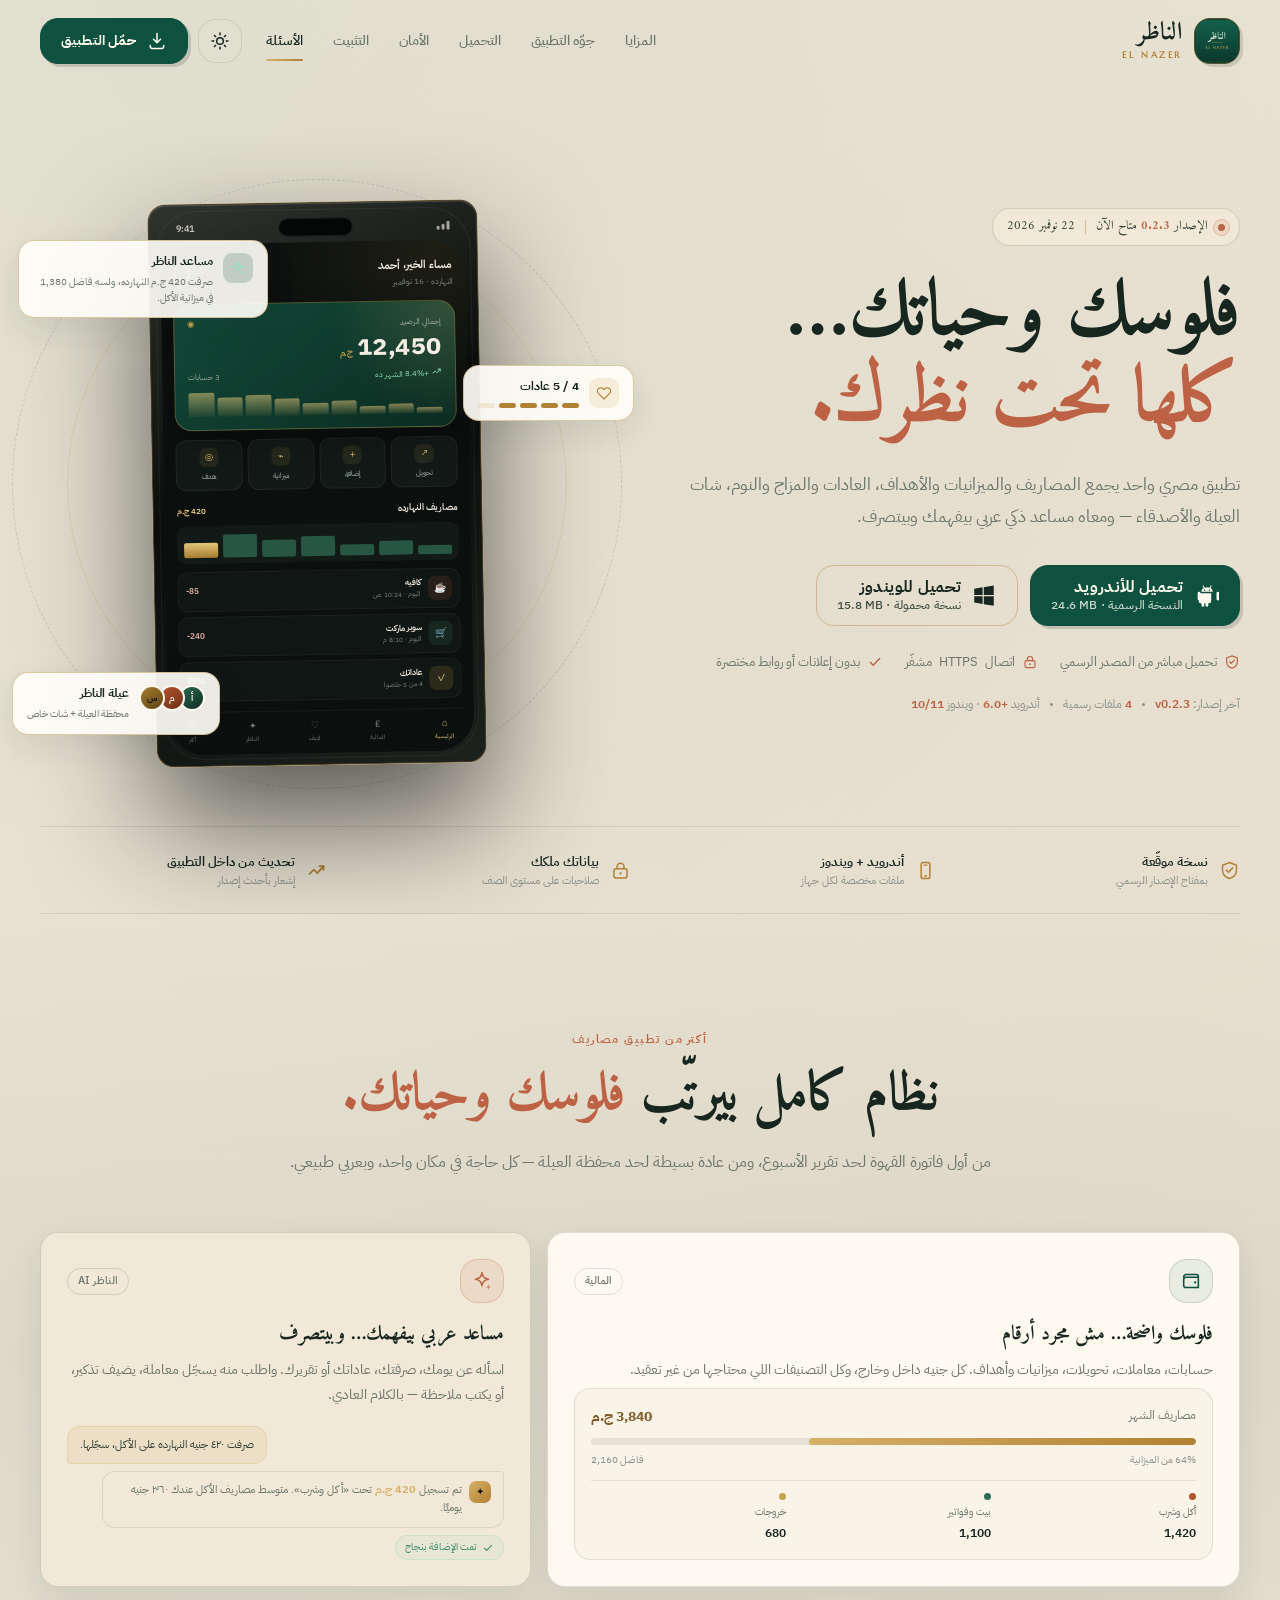
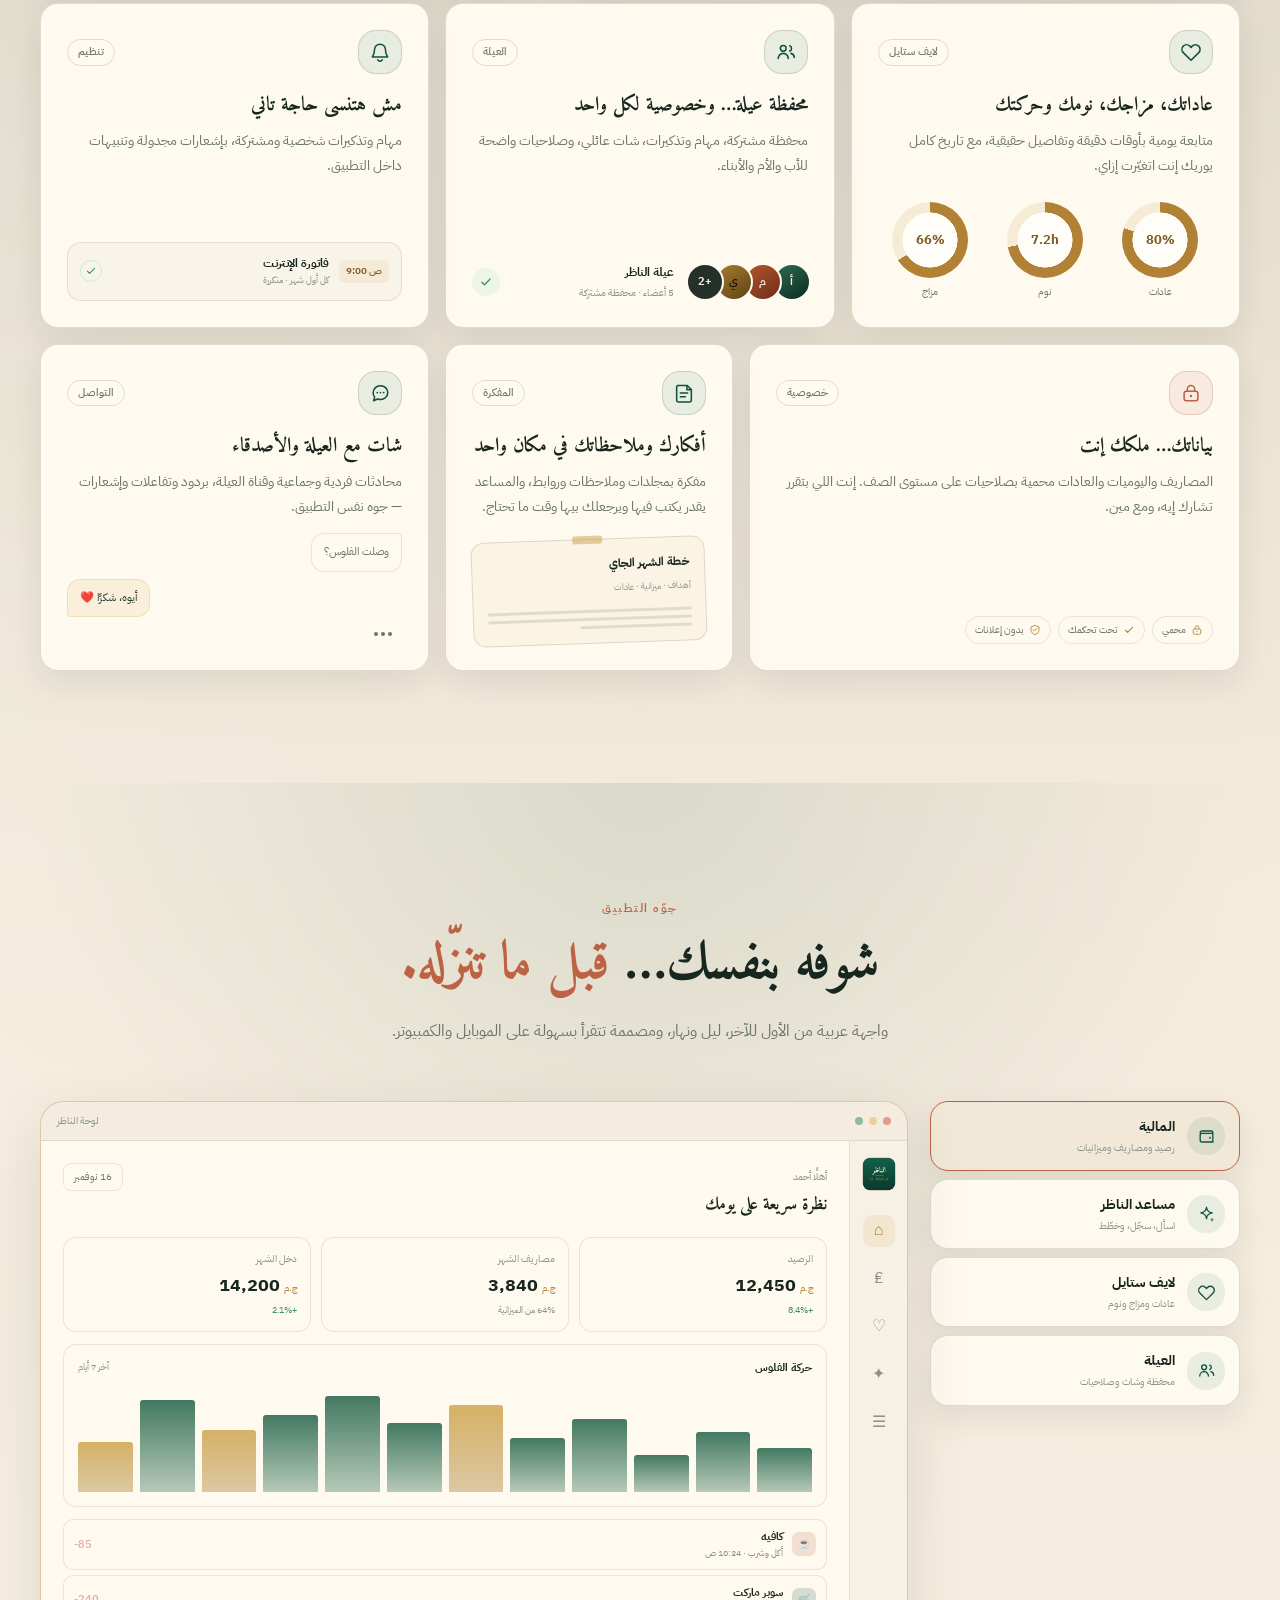
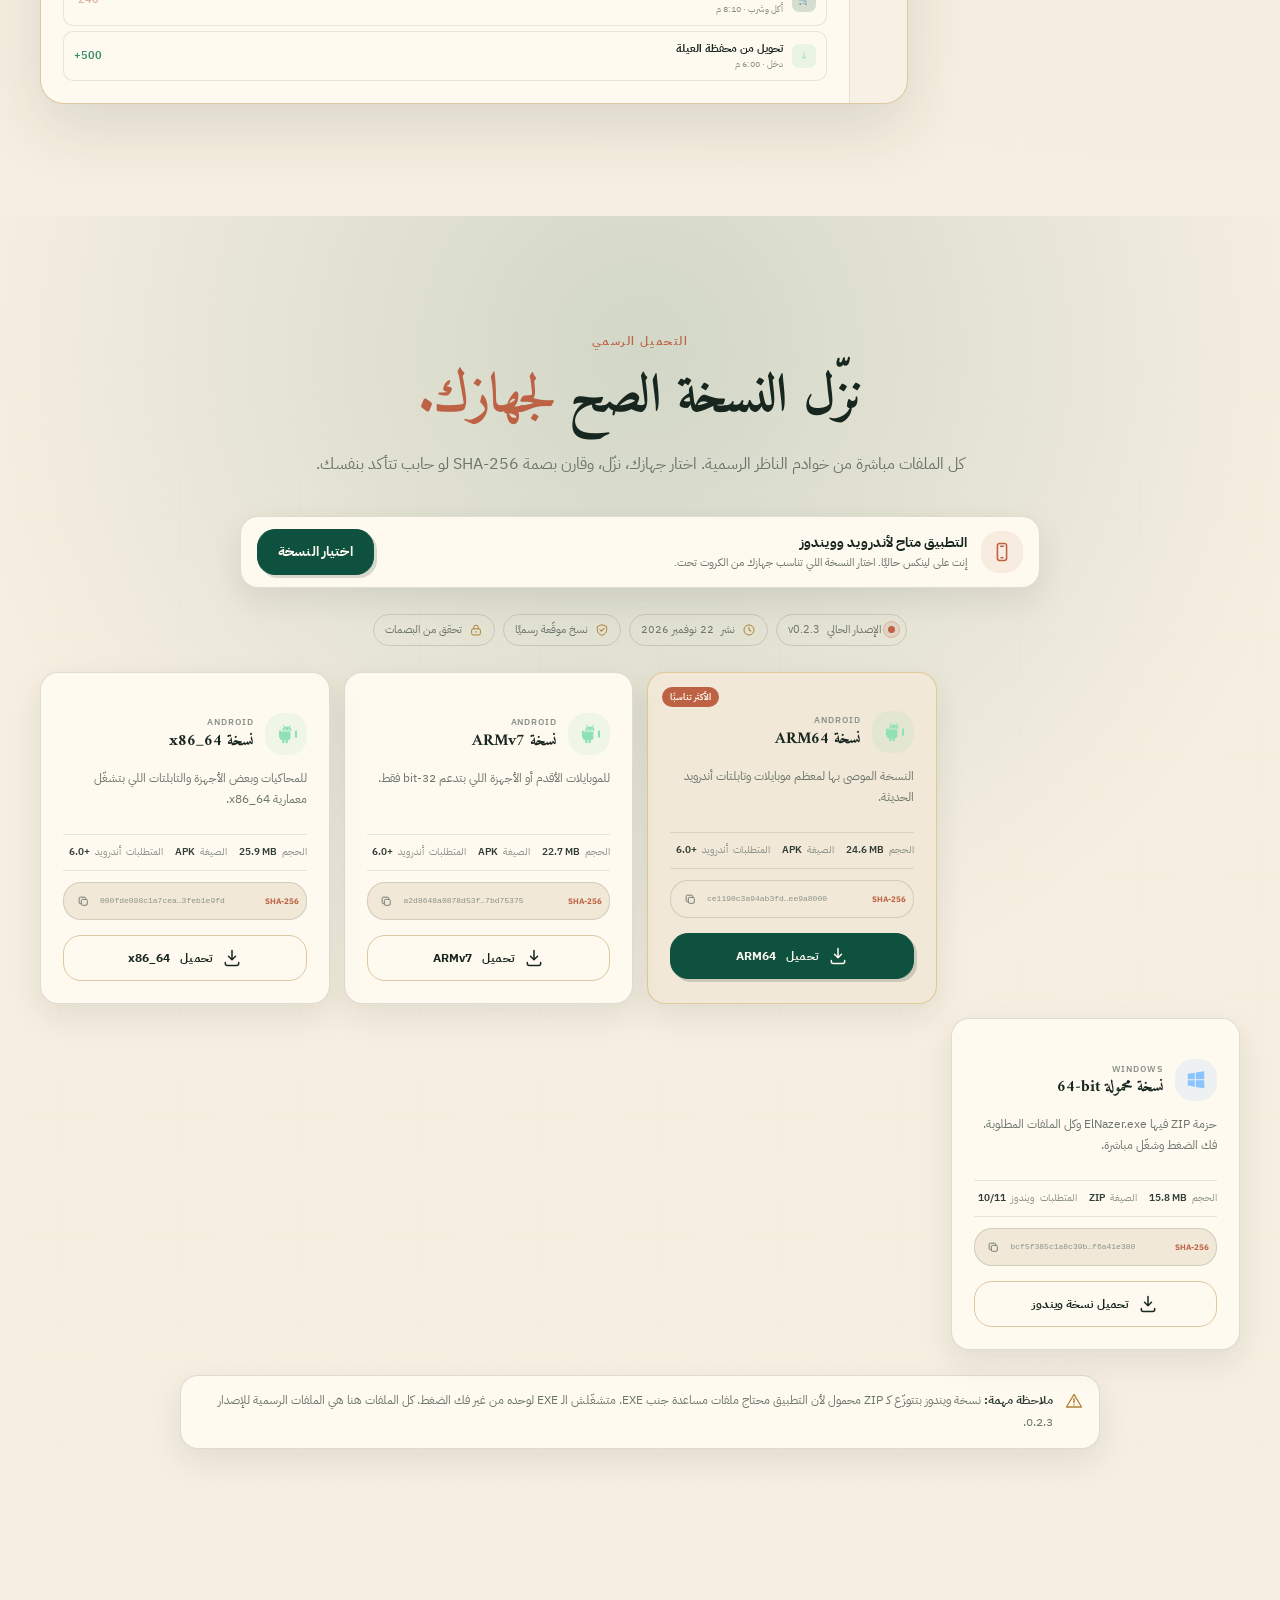
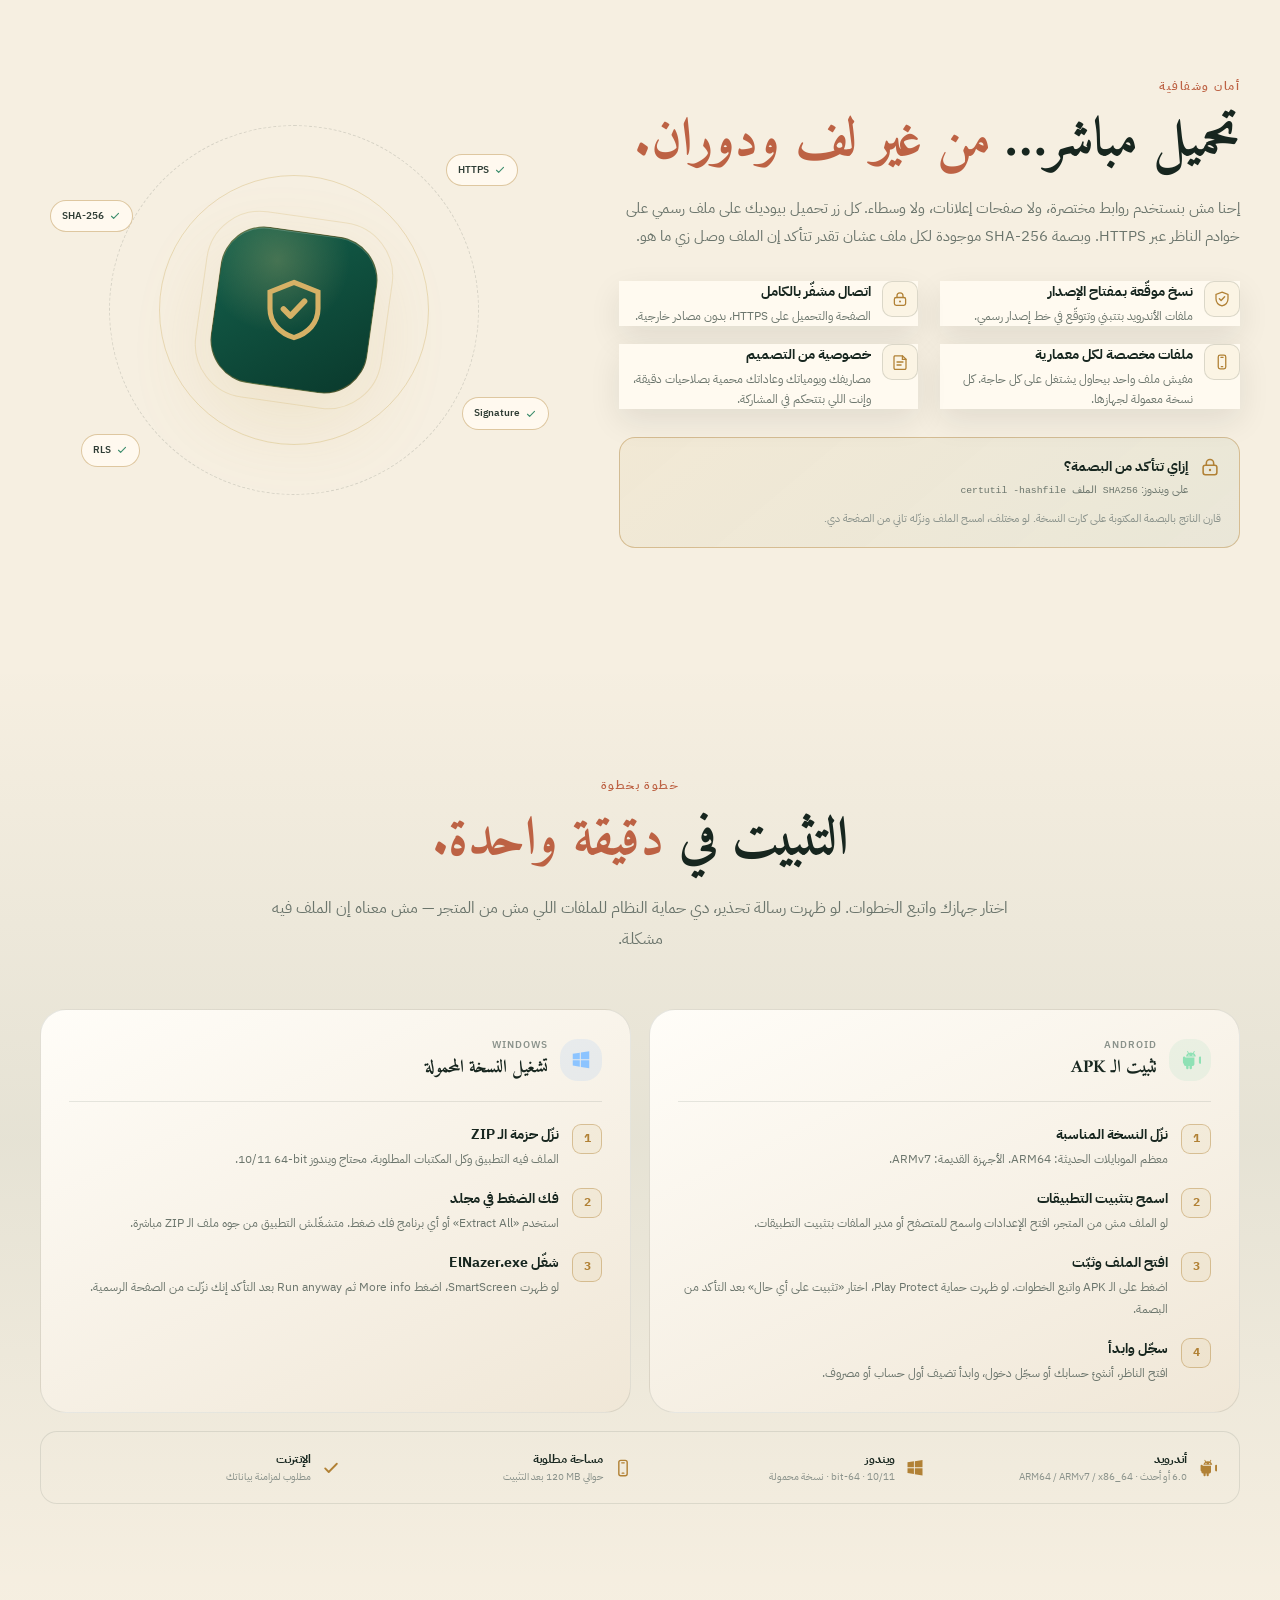
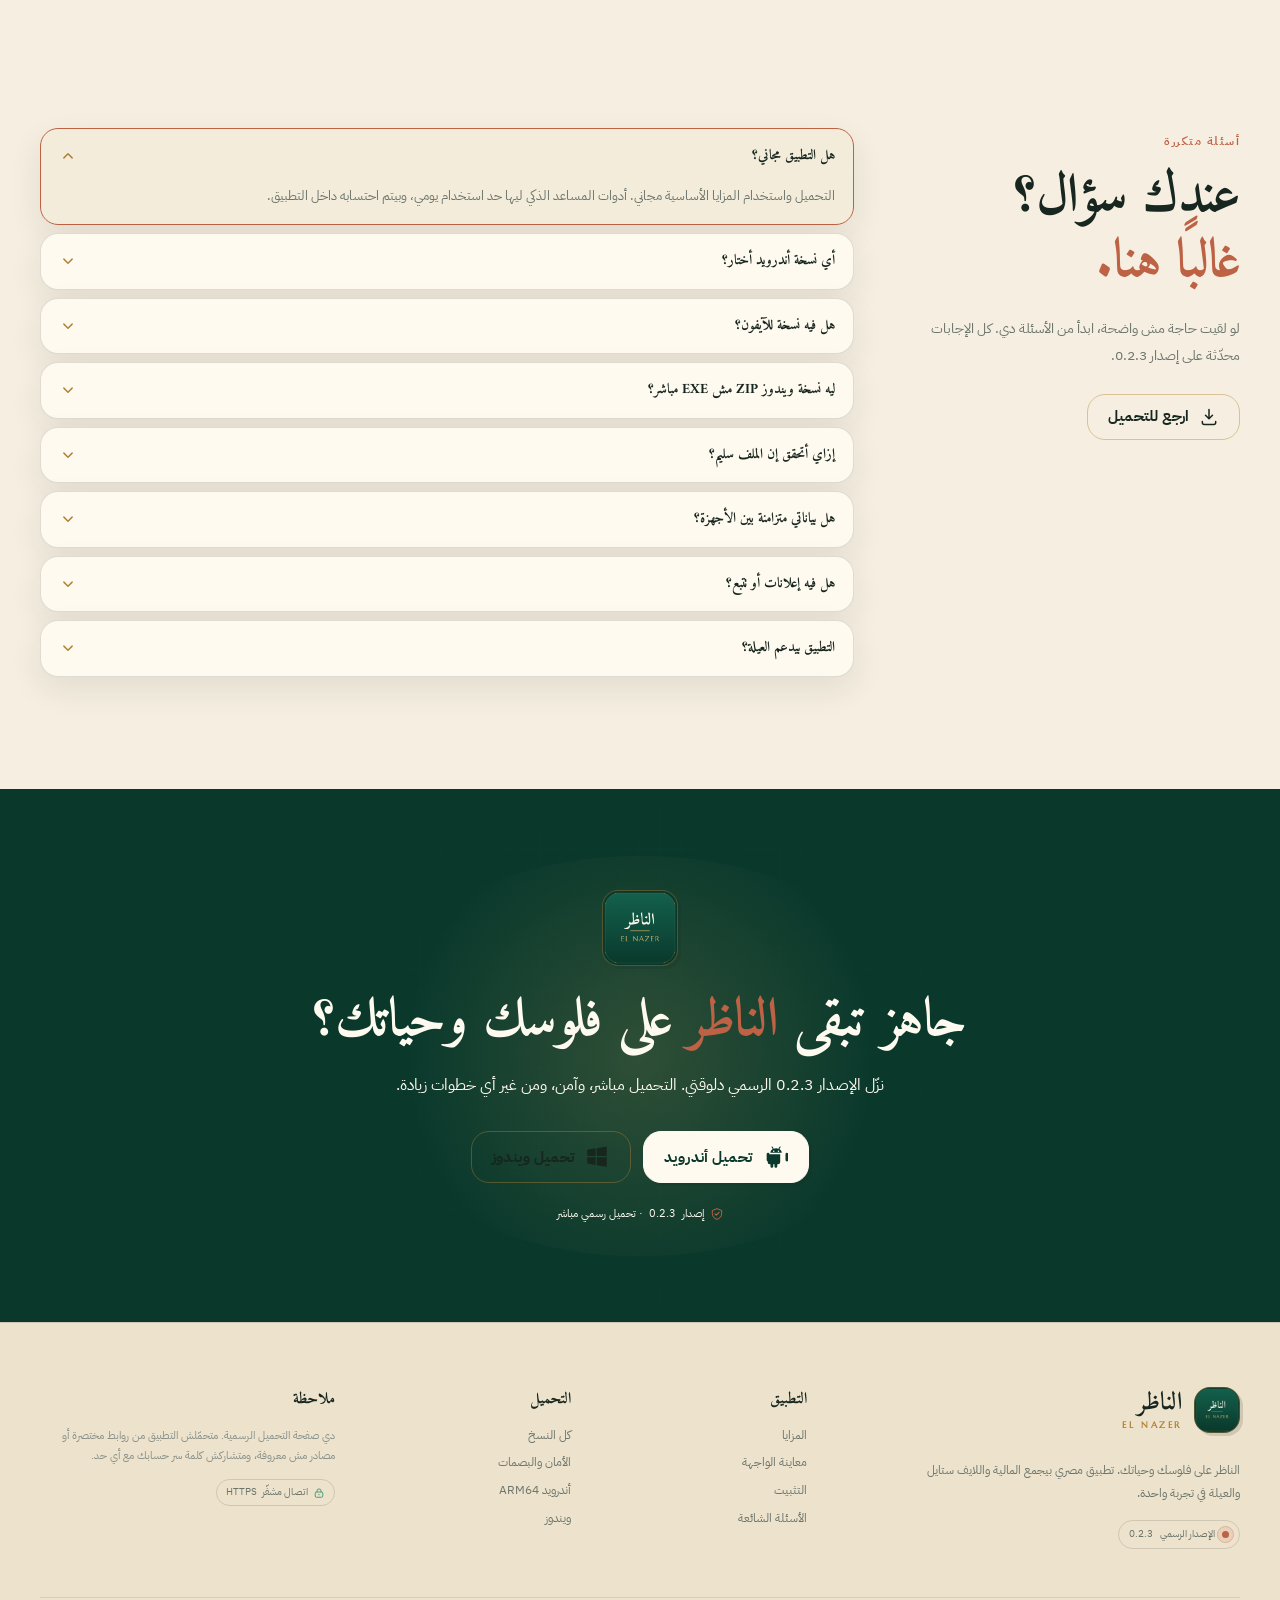
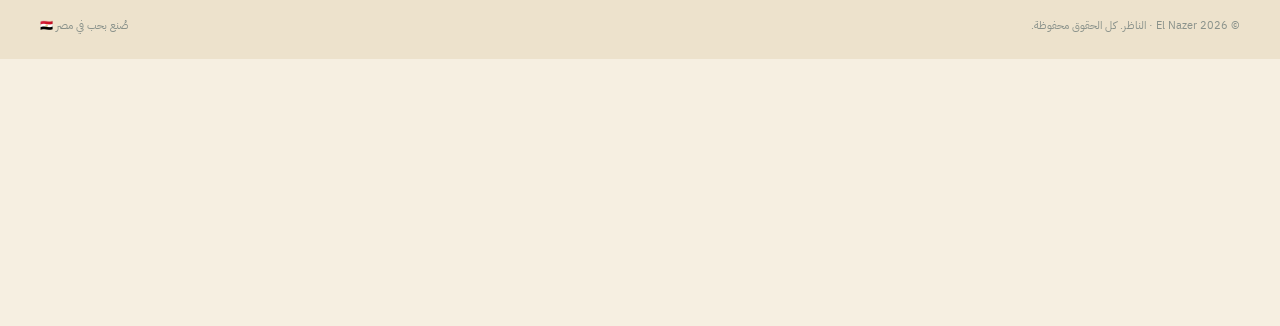
==== commit fc6e7169: "deploy: 14cc043434b78ecc74a5ecfa6cc2162143d572ed" ====
--- a/index.html
+++ b/index.html
@@ -24,7 +24,7 @@
   <link rel="manifest" href="./site.webmanifest">
   <link rel="stylesheet" href="./assets/css/style.css">
   <link rel="stylesheet" href="./assets/css/cairo.css">
-  <script src="./assets/js/app.js"></script>
+  <script src="./assets/js/app.js" defer></script>
 </head>
 <body>
   <a class="skip-link" href="#main">تخطَّ إلى المحتوى</a>
--- a/assets/css/style.css
+++ b/assets/css/style.css
@@ -3,28 +3,28 @@
   src: url("../fonts/IBMPlexSansArabic-Regular.ttf") format("truetype");
   font-weight: 400;
   font-style: normal;
-  font-display: swap;
+  font-display: optional;
 }
 @font-face {
   font-family: "IBM Plex Sans Arabic";
   src: url("../fonts/IBMPlexSansArabic-Medium.ttf") format("truetype");
   font-weight: 500;
   font-style: normal;
-  font-display: swap;
+  font-display: optional;
 }
 @font-face {
   font-family: "IBM Plex Sans Arabic";
   src: url("../fonts/IBMPlexSansArabic-SemiBold.ttf") format("truetype");
   font-weight: 600;
   font-style: normal;
-  font-display: swap;
+  font-display: optional;
 }
 @font-face {
   font-family: "IBM Plex Sans Arabic";
   src: url("../fonts/IBMPlexSansArabic-Bold.ttf") format("truetype");
   font-weight: 700;
   font-style: normal;
-  font-display: swap;
+  font-display: optional;
 }
 
 :root {
--- a/assets/css/cairo.css
+++ b/assets/css/cairo.css
@@ -3,21 +3,21 @@
   src: url("../fonts/Amiri-Regular.ttf") format("truetype");
   font-weight: 400;
   font-style: normal;
-  font-display: swap;
+  font-display: optional;
 }
 @font-face {
   font-family: "Amiri";
   src: url("../fonts/Amiri-Bold.ttf") format("truetype");
   font-weight: 700;
   font-style: normal;
-  font-display: swap;
+  font-display: optional;
 }
 @font-face {
   font-family: "Marcellus";
   src: url("../fonts/Marcellus-Regular.ttf") format("truetype");
   font-weight: 400;
   font-style: normal;
-  font-display: swap;
+  font-display: optional;
 }
 
 :root,
@@ -662,6 +662,7 @@
   }
 
   .mobile-menu {
+    max-height: calc(100vh - 68px);
     max-height: calc(100svh - 68px);
     padding-bottom: env(safe-area-inset-bottom, 0px);
     background: var(--header-bg);
@@ -718,3 +719,62 @@
     transform: none !important;
   }
 }
+
+/* Keep content stable and readable on older mobile browsers. */
+html,
+body {
+  width: 100%;
+  max-width: 100%;
+  scroll-behavior: auto;
+  overflow-x: hidden;
+}
+
+.final-cta::before {
+  filter: none;
+}
+
+html .reveal,
+html.reveal-ready .reveal,
+html.reveal-ready .reveal.visible,
+html .reveal.visible {
+  opacity: 1 !important;
+  transform: none !important;
+  transition: none !important;
+}
+
+.hero-glow,
+.hero-mashrabiya {
+  display: none;
+}
+
+*,
+*::before,
+*::after {
+  -webkit-backdrop-filter: none !important;
+  backdrop-filter: none !important;
+}
+
+@media (max-width: 960px) {
+  *,
+  *::before,
+  *::after {
+    animation: none !important;
+    transition: none !important;
+    scroll-behavior: auto !important;
+  }
+
+  .phone,
+  .arch-ring,
+  .float-card,
+  .security-glow,
+  .download-mashrabiya,
+  .final-mashrabiya {
+    animation: none !important;
+    transform: none !important;
+  }
+
+  .hero-glow,
+  .hero-mashrabiya {
+    display: none !important;
+  }
+}
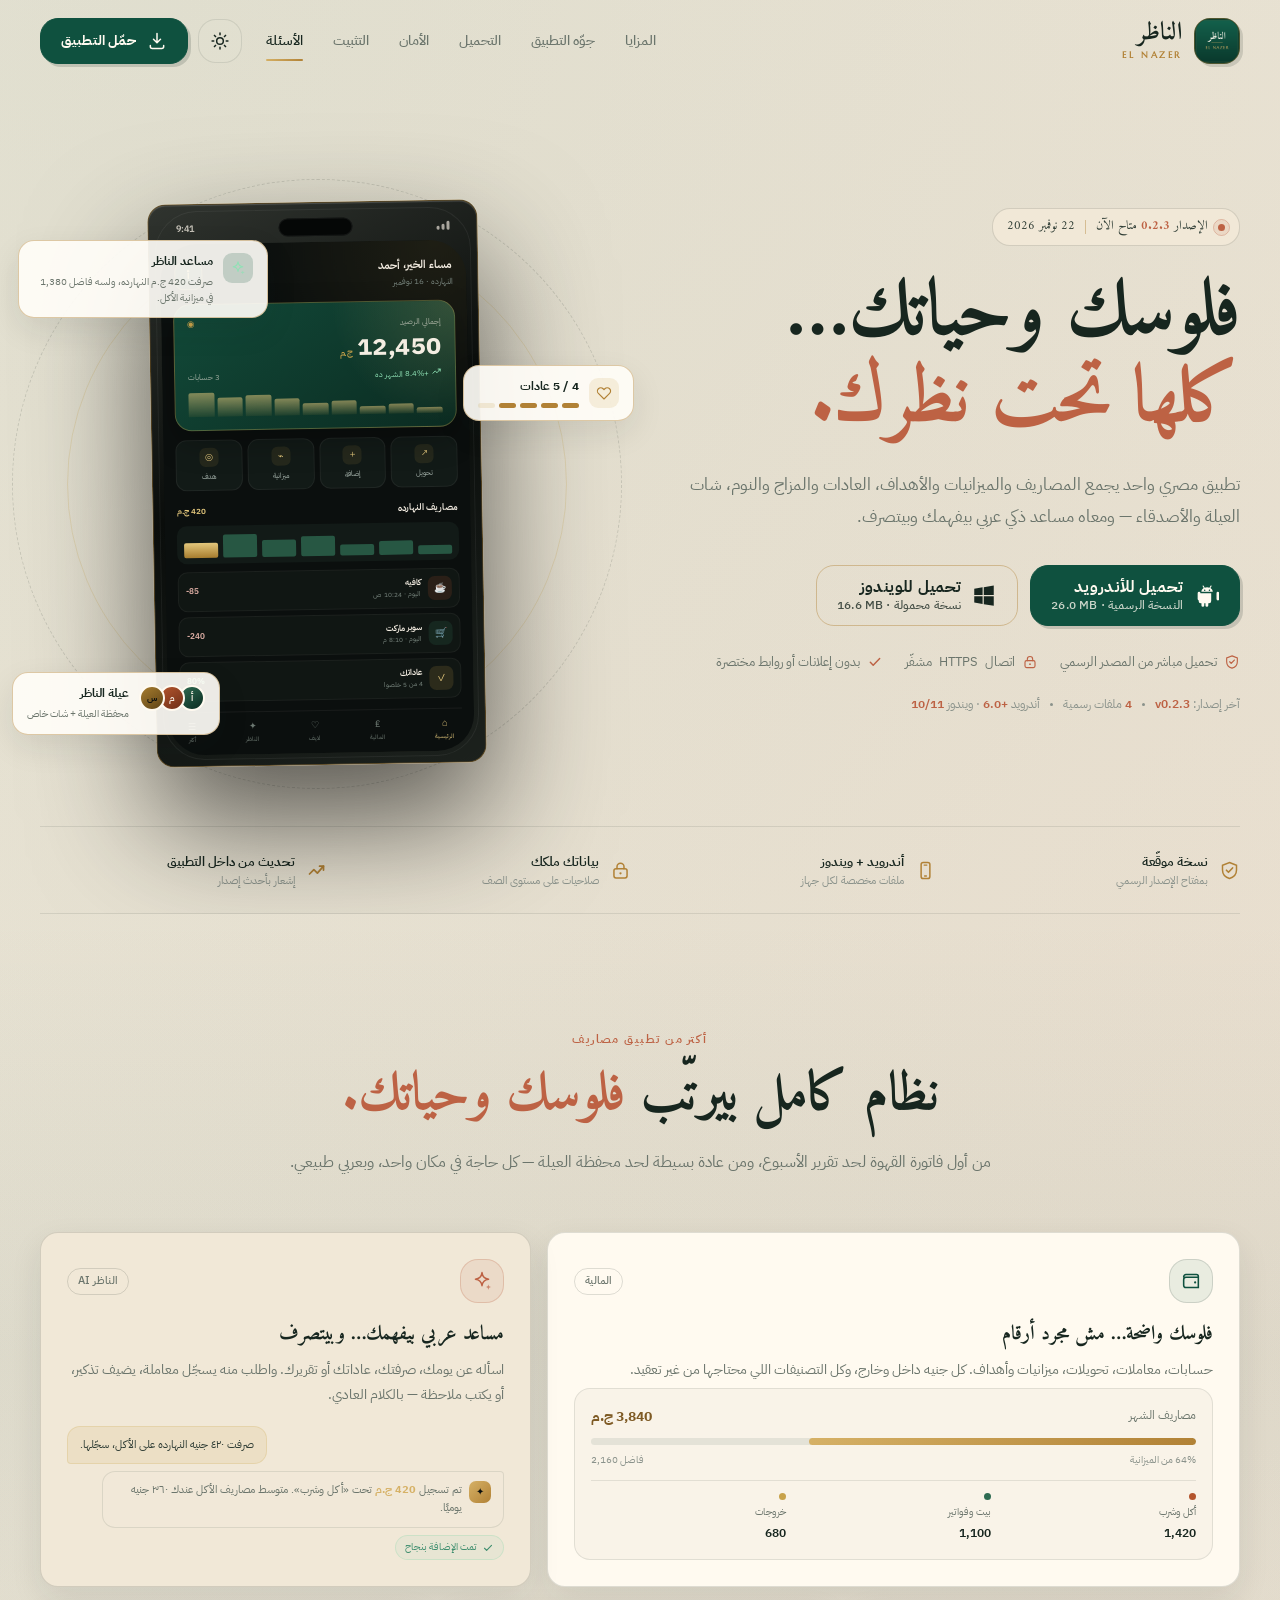
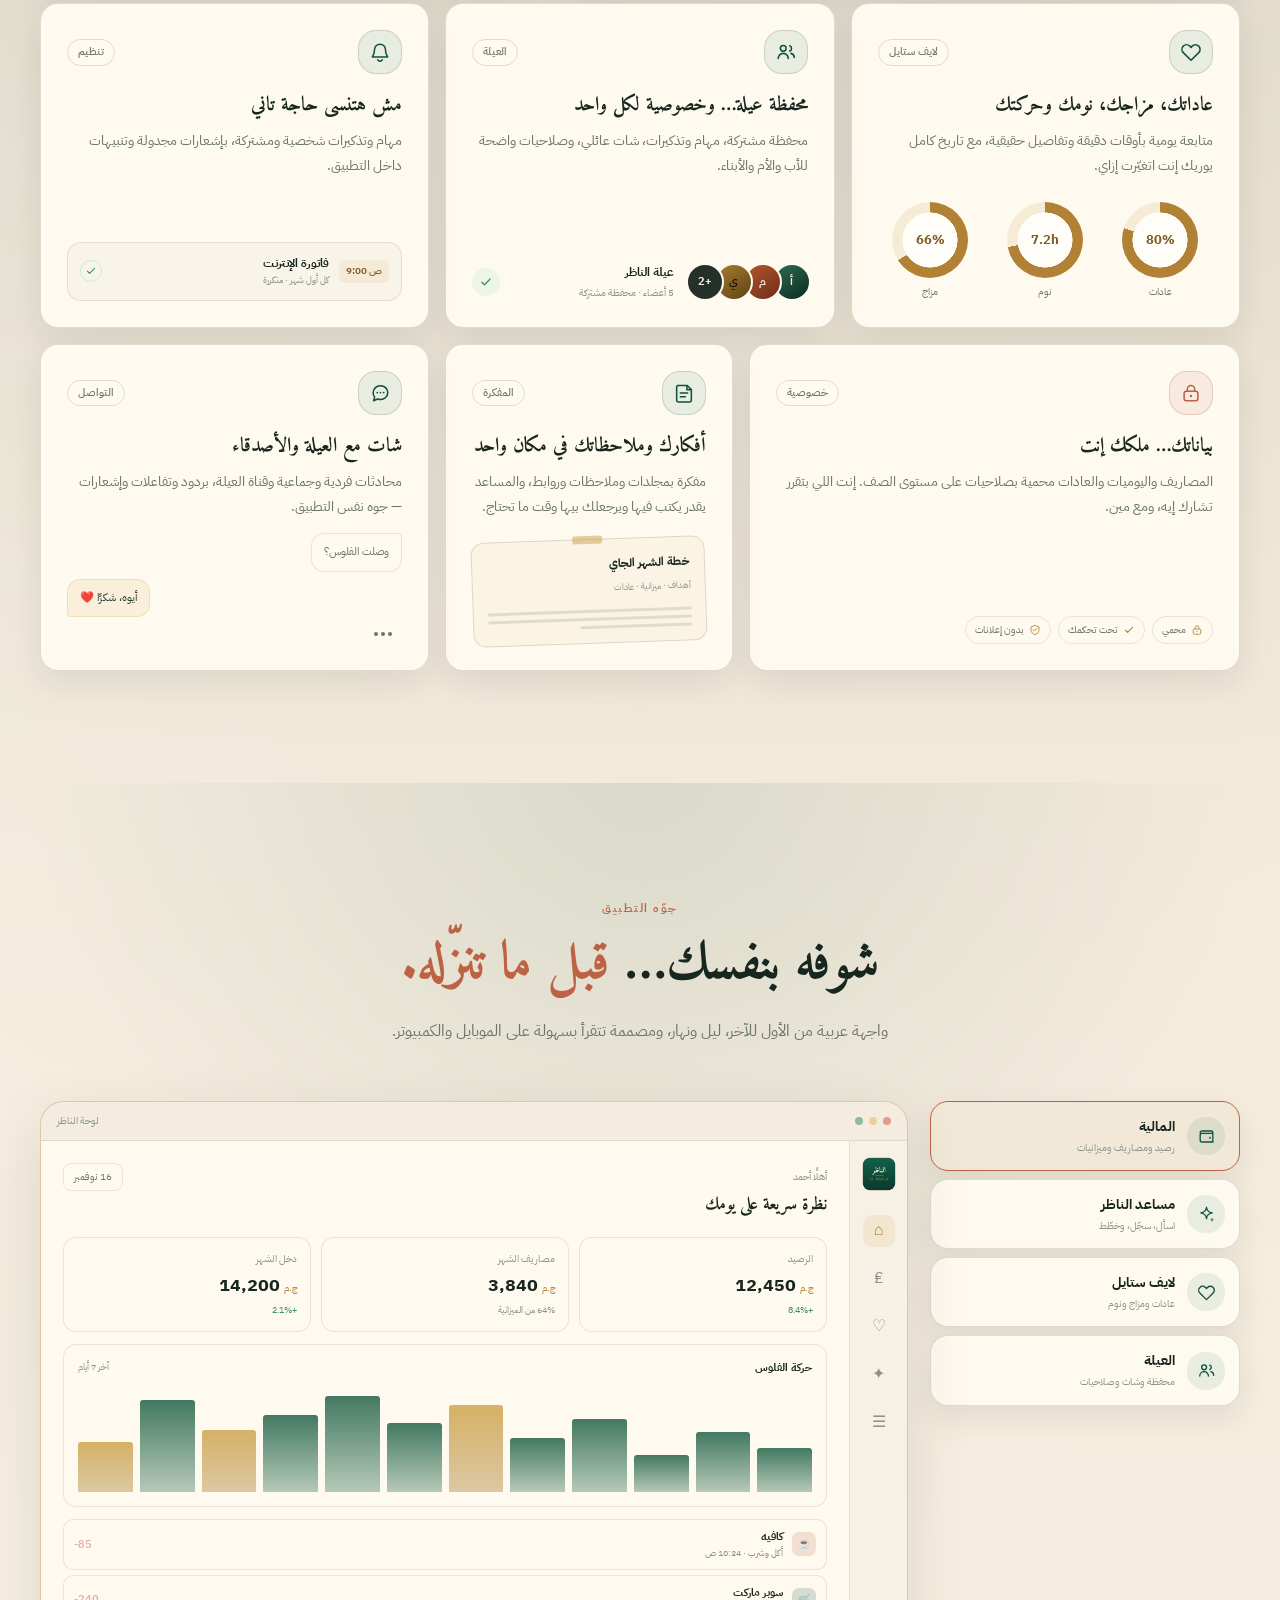
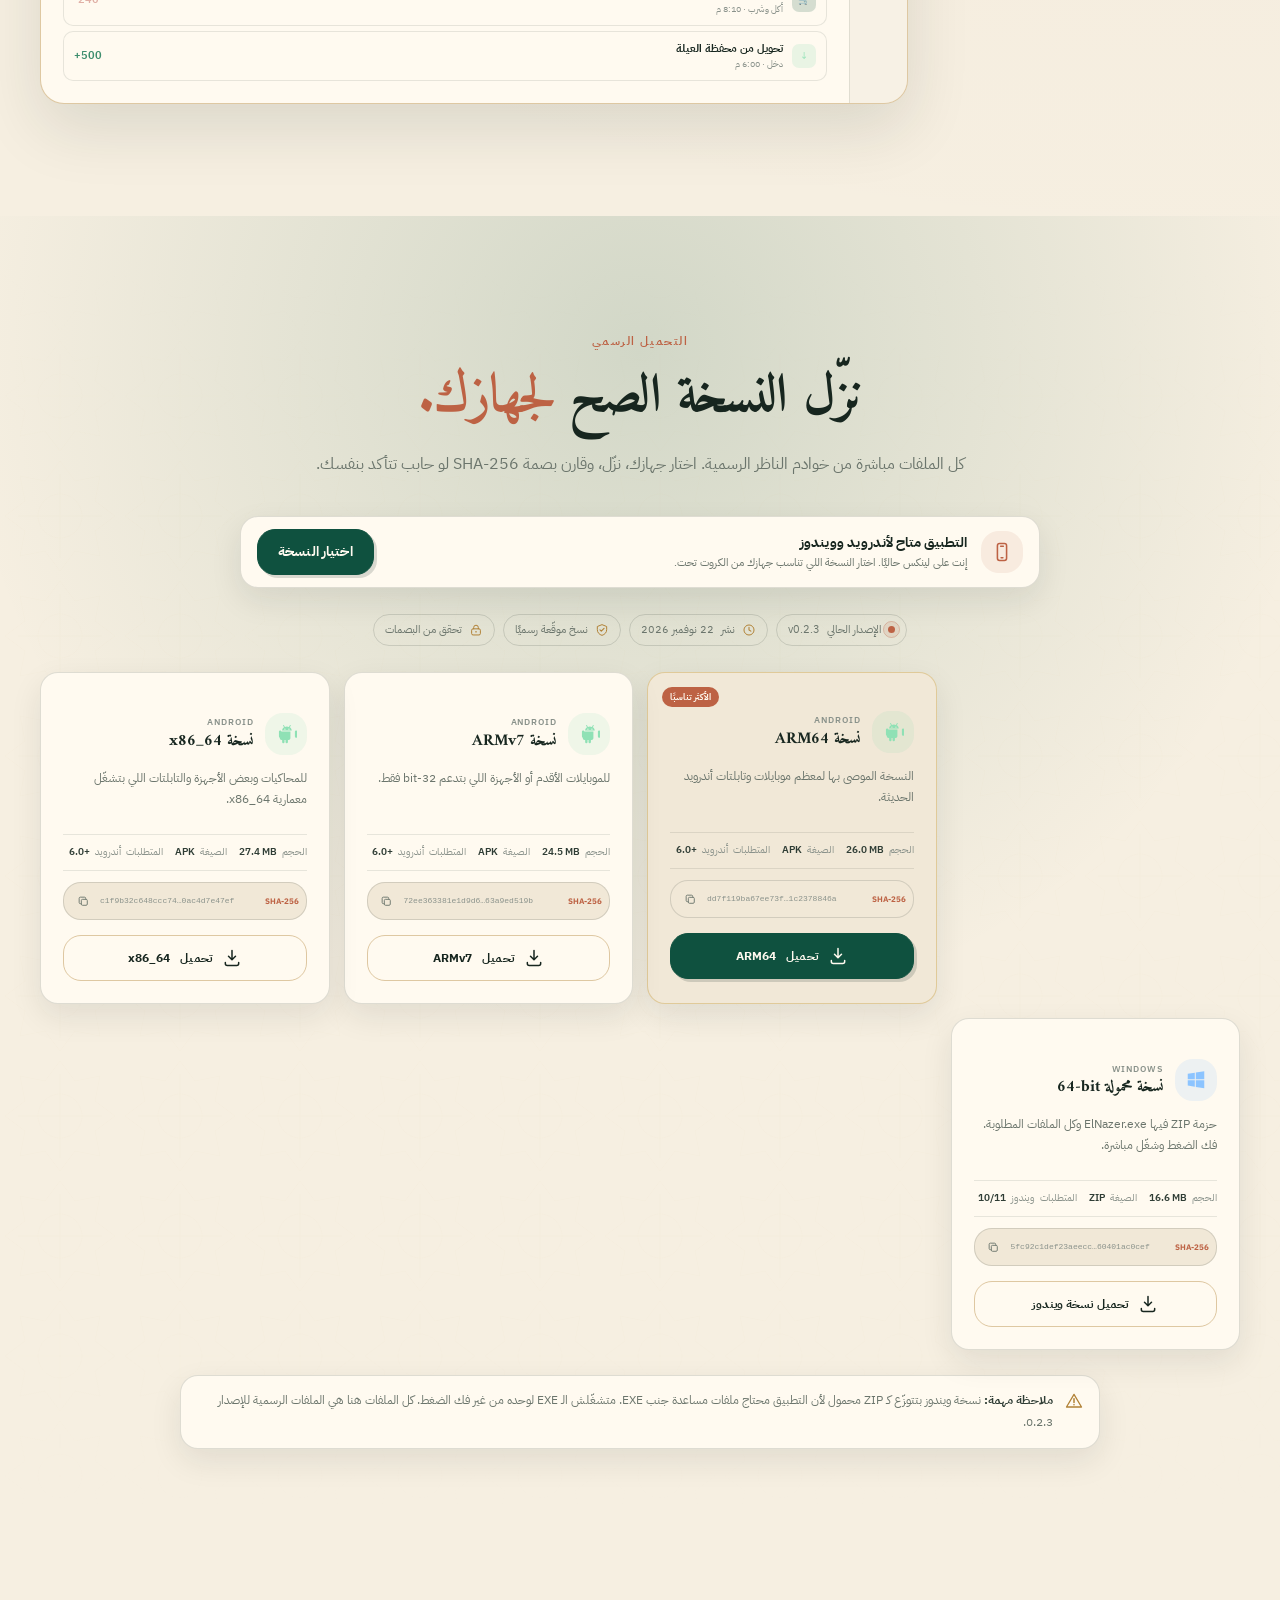
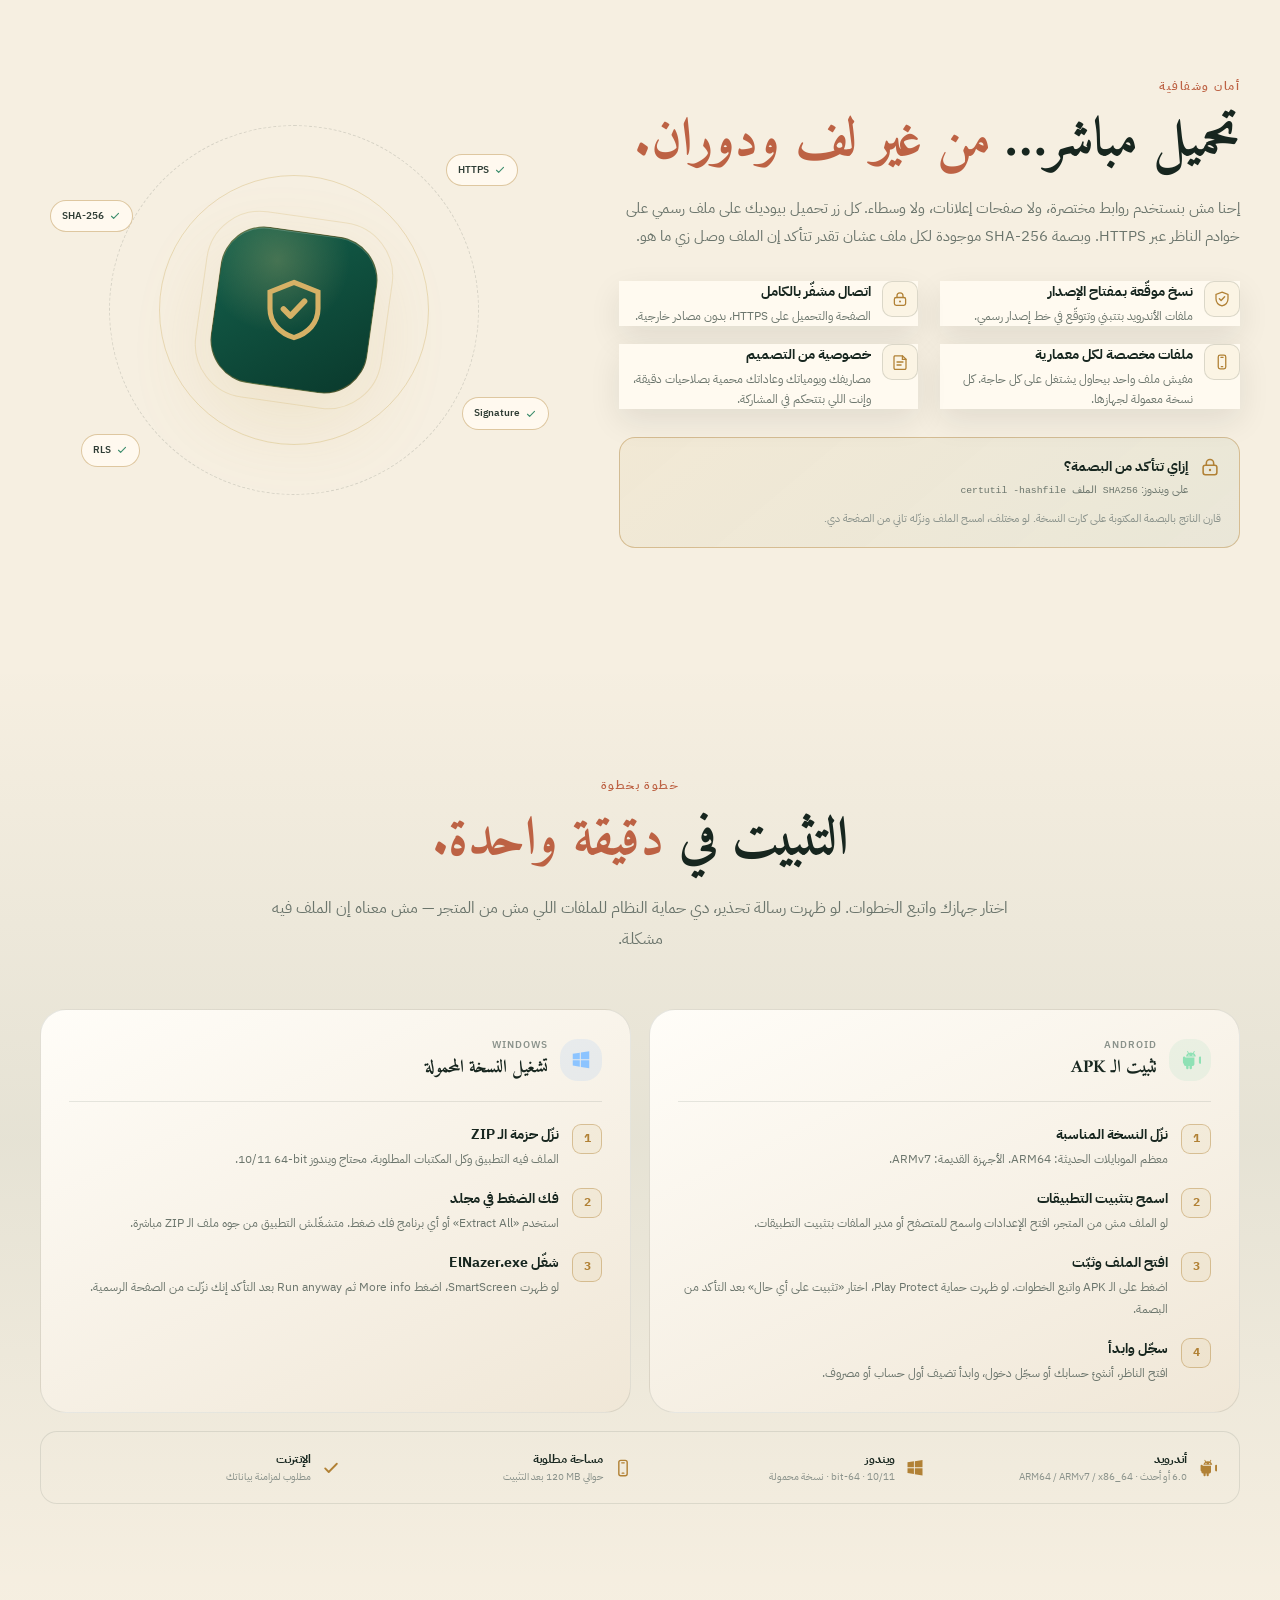
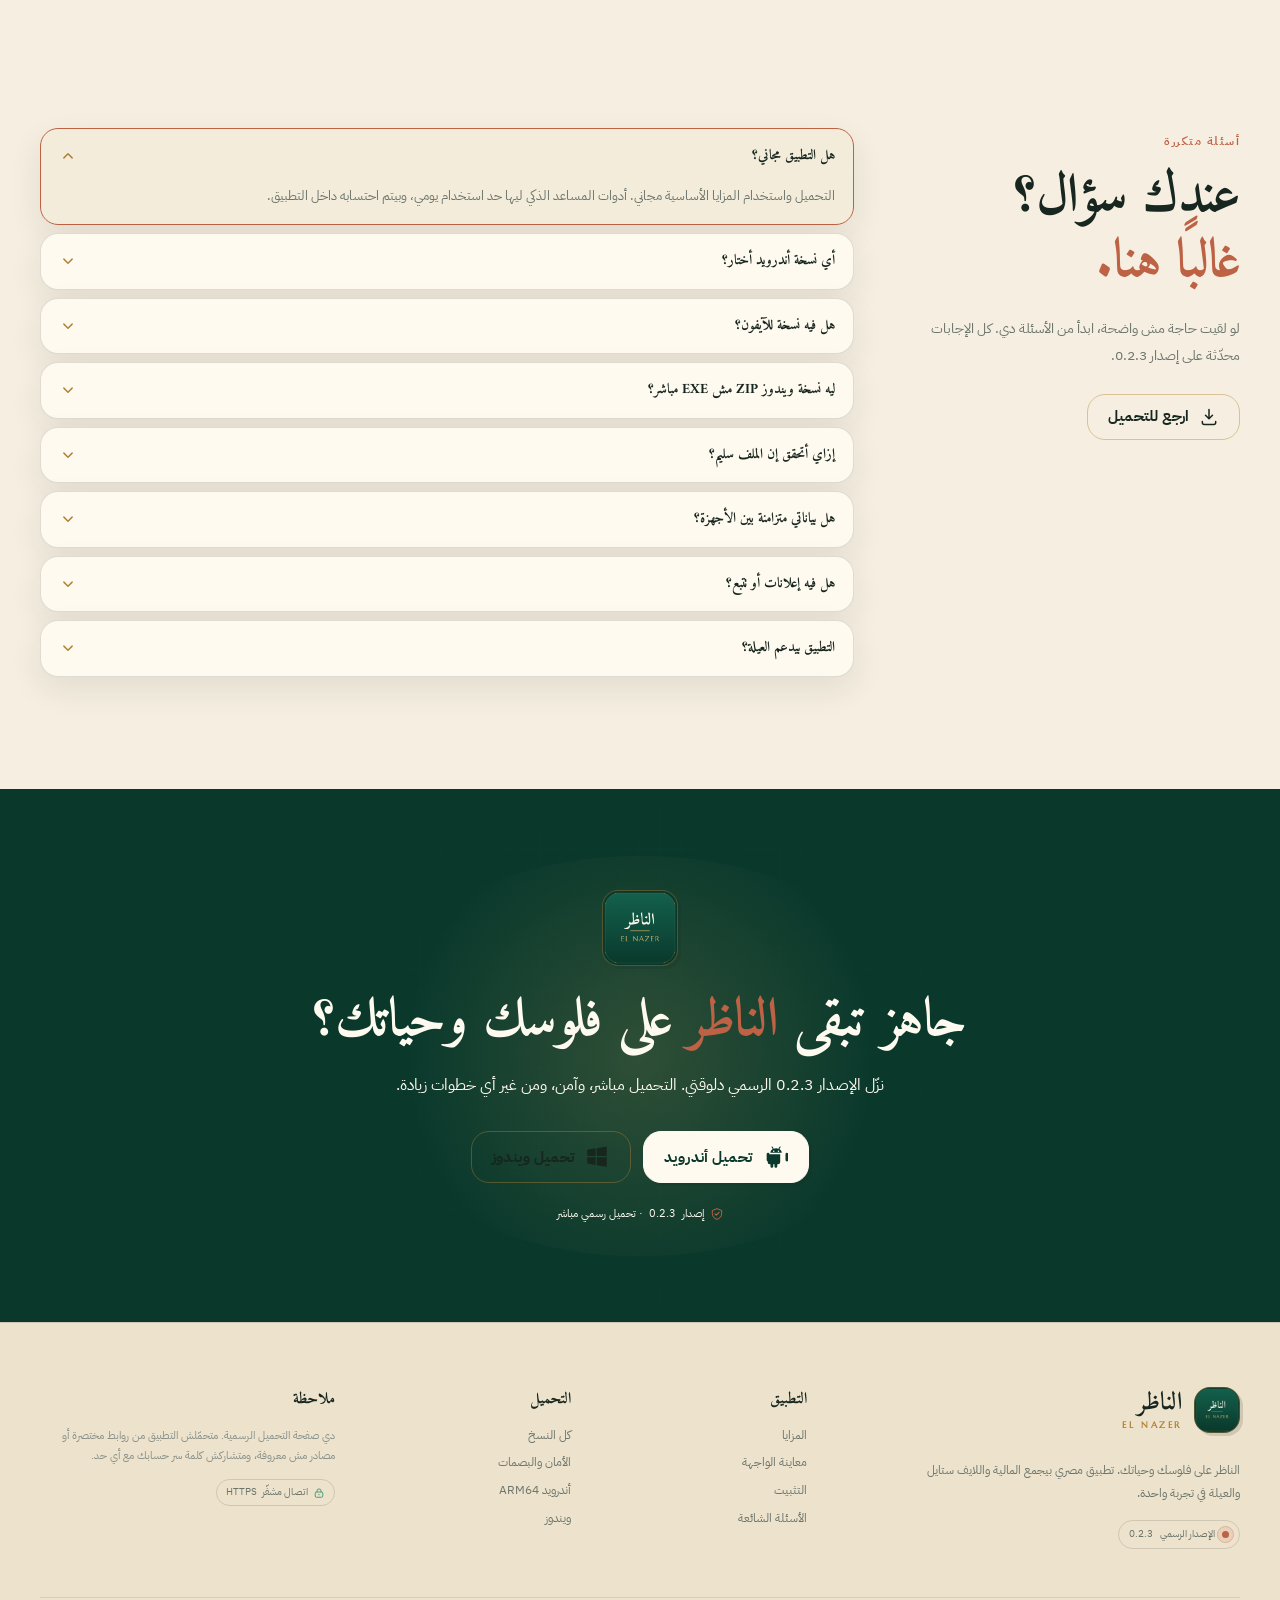
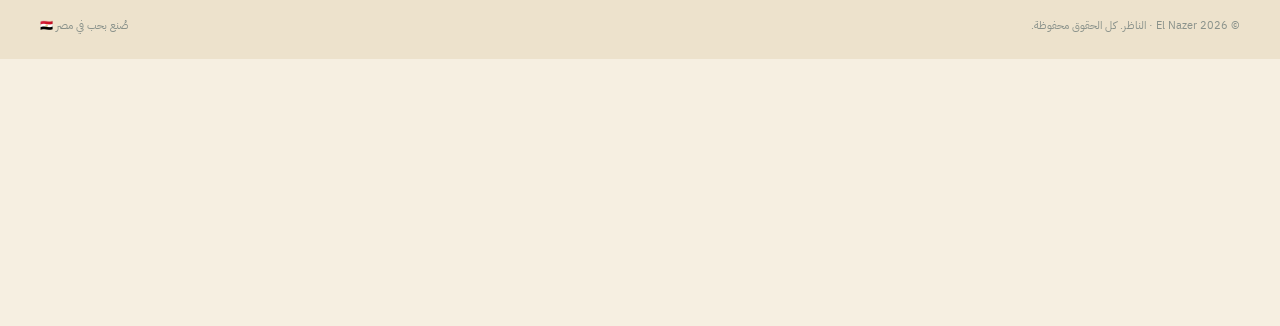
==== commit 28b85ca3: "deploy: 97bf6a57f78d4937dca6bbb4d0fb12b9e1a0f214" ====
--- a/index.html
+++ b/index.html
@@ -122,11 +122,11 @@
           <div class="hero-actions">
             <a class="button button-primary button-large" href="https://jqbkdyzlqjifqpcjaegp.supabase.co/storage/v1/object/public/downloads/elnazer-latest-arm64.apk" data-download="arm64" rel="noopener">
               <svg aria-hidden="true"><use href="#i-android"/></svg>
-              <span><strong>تحميل للأندرويد</strong><small>النسخة الرسمية · <bdi>24.6 MB</bdi></small></span>
+              <span><strong>تحميل للأندرويد</strong><small>النسخة الرسمية · <bdi>26.0 MB</bdi></small></span>
             </a>
             <a class="button button-ghost button-large" href="https://jqbkdyzlqjifqpcjaegp.supabase.co/storage/v1/object/public/downloads/elnazer-latest-windows.zip" data-download="windows" rel="noopener">
               <svg aria-hidden="true"><use href="#i-windows"/></svg>
-              <span><strong>تحميل للويندوز</strong><small>نسخة محمولة · <bdi>15.8 MB</bdi></small></span>
+              <span><strong>تحميل للويندوز</strong><small>نسخة محمولة · <bdi>16.6 MB</bdi></small></span>
             </a>
           </div>
           <div class="hero-assurance">
@@ -504,14 +504,14 @@
             </div>
             <p>النسخة الموصى بها لمعظم موبايلات وتابلتات أندرويد الحديثة.</p>
             <ul class="file-facts">
-              <li><span>الحجم</span><bdi>24.6 MB</bdi></li>
+              <li><span>الحجم</span><bdi>26.0 MB</bdi></li>
               <li><span>الصيغة</span><bdi>APK</bdi></li>
               <li><span>المتطلبات</span>أندرويد <bdi>6.0+</bdi></li>
             </ul>
             <div class="hash-box">
               <span>SHA-256</span>
-              <code data-hash="ce1190c3a94ab3fd9bd031b2e09d14c70cc47cee08b18d27818c9c35ee9a8000">ce1190c3a94ab3fd…ee9a8000</code>
-              <button class="copy-button" type="button" data-copy="ce1190c3a94ab3fd9bd031b2e09d14c70cc47cee08b18d27818c9c35ee9a8000" aria-label="نسخ بصمة ARM64"><svg aria-hidden="true"><use href="#i-copy"/></svg></button>
+              <code data-hash="dd7f119ba67ee73ff3512643e2033407ed897c8d02f9e1eb1368191c2378846a">dd7f119ba67ee73f…1c2378846a</code>
+              <button class="copy-button" type="button" data-copy="dd7f119ba67ee73ff3512643e2033407ed897c8d02f9e1eb1368191c2378846a" aria-label="نسخ بصمة ARM64"><svg aria-hidden="true"><use href="#i-copy"/></svg></button>
             </div>
             <a class="button button-primary button-block" href="https://jqbkdyzlqjifqpcjaegp.supabase.co/storage/v1/object/public/downloads/elnazer-latest-arm64.apk" data-download="arm64" rel="noopener">
               <svg aria-hidden="true"><use href="#i-download"/></svg> تحميل <bdi>ARM64</bdi>
@@ -525,14 +525,14 @@
             </div>
             <p>للموبايلات الأقدم أو الأجهزة اللي بتدعم 32-bit فقط.</p>
             <ul class="file-facts">
-              <li><span>الحجم</span><bdi>22.7 MB</bdi></li>
+              <li><span>الحجم</span><bdi>24.5 MB</bdi></li>
               <li><span>الصيغة</span><bdi>APK</bdi></li>
               <li><span>المتطلبات</span>أندرويد <bdi>6.0+</bdi></li>
             </ul>
             <div class="hash-box">
               <span>SHA-256</span>
-              <code data-hash="a2d8648a0878d53f3f4b3c375229aee0d0fe893058bd16c240a392dc7bd75375">a2d8648a0878d53f…7bd75375</code>
-              <button class="copy-button" type="button" data-copy="a2d8648a0878d53f3f4b3c375229aee0d0fe893058bd16c240a392dc7bd75375" aria-label="نسخ بصمة ARMv7"><svg aria-hidden="true"><use href="#i-copy"/></svg></button>
+              <code data-hash="72ee363381e1d9d648480e35f639e66194f6775b41f4f2d908f2d563a9ed519b">72ee363381e1d9d6…63a9ed519b</code>
+              <button class="copy-button" type="button" data-copy="72ee363381e1d9d648480e35f639e66194f6775b41f4f2d908f2d563a9ed519b" aria-label="نسخ بصمة ARMv7"><svg aria-hidden="true"><use href="#i-copy"/></svg></button>
             </div>
             <a class="button button-outline button-block" href="https://jqbkdyzlqjifqpcjaegp.supabase.co/storage/v1/object/public/downloads/elnazer-latest-armv7.apk" data-download="armv7" rel="noopener">
               <svg aria-hidden="true"><use href="#i-download"/></svg> تحميل <bdi>ARMv7</bdi>
@@ -546,14 +546,14 @@
             </div>
             <p>للمحاكيات وبعض الأجهزة والتابلتات اللي بتشغّل معمارية <bdi>x86_64</bdi>.</p>
             <ul class="file-facts">
-              <li><span>الحجم</span><bdi>25.9 MB</bdi></li>
+              <li><span>الحجم</span><bdi>27.4 MB</bdi></li>
               <li><span>الصيغة</span><bdi>APK</bdi></li>
               <li><span>المتطلبات</span>أندرويد <bdi>6.0+</bdi></li>
             </ul>
             <div class="hash-box">
               <span>SHA-256</span>
-              <code data-hash="000fde098c1a7cea4e2f62d87a45d2a665cc3fadaa6d5c5463af4df3feb1e9fd">000fde098c1a7cea…3feb1e9fd</code>
-              <button class="copy-button" type="button" data-copy="000fde098c1a7cea4e2f62d87a45d2a665cc3fadaa6d5c5463af4df3feb1e9fd" aria-label="نسخ بصمة x86_64"><svg aria-hidden="true"><use href="#i-copy"/></svg></button>
+              <code data-hash="c1f9b32c648ccc748c624ad8a291feeeaa02b8c00da90fa6e78f30ac4d7e47ef">c1f9b32c648ccc74…0ac4d7e47ef</code>
+              <button class="copy-button" type="button" data-copy="c1f9b32c648ccc748c624ad8a291feeeaa02b8c00da90fa6e78f30ac4d7e47ef" aria-label="نسخ بصمة x86_64"><svg aria-hidden="true"><use href="#i-copy"/></svg></button>
             </div>
             <a class="button button-outline button-block" href="https://jqbkdyzlqjifqpcjaegp.supabase.co/storage/v1/object/public/downloads/elnazer-latest-x86_64.apk" data-download="x86_64" rel="noopener">
               <svg aria-hidden="true"><use href="#i-download"/></svg> تحميل <bdi>x86_64</bdi>
@@ -567,14 +567,14 @@
             </div>
             <p>حزمة <bdi>ZIP</bdi> فيها <bdi>ElNazer.exe</bdi> وكل الملفات المطلوبة. فك الضغط وشغّل مباشرة.</p>
             <ul class="file-facts">
-              <li><span>الحجم</span><bdi>15.8 MB</bdi></li>
+              <li><span>الحجم</span><bdi>16.6 MB</bdi></li>
               <li><span>الصيغة</span><bdi>ZIP</bdi></li>
               <li><span>المتطلبات</span>ويندوز <bdi>10/11</bdi></li>
             </ul>
             <div class="hash-box">
               <span>SHA-256</span>
-              <code data-hash="bcf5f385c1a8c39bb747cfe6ffa82d4919a96742161c254e9e0b46f06a41e380">bcf5f385c1a8c39b…f6a41e380</code>
-              <button class="copy-button" type="button" data-copy="bcf5f385c1a8c39bb747cfe6ffa82d4919a96742161c254e9e0b46f06a41e380" aria-label="نسخ بصمة Windows"><svg aria-hidden="true"><use href="#i-copy"/></svg></button>
+              <code data-hash="5fc92c1def23aeecc24c2bca5e7ae0cb7b2a64f763b024365a20760401ac0cef">5fc92c1def23aeecc…60401ac0cef</code>
+              <button class="copy-button" type="button" data-copy="5fc92c1def23aeecc24c2bca5e7ae0cb7b2a64f763b024365a20760401ac0cef" aria-label="نسخ بصمة Windows"><svg aria-hidden="true"><use href="#i-copy"/></svg></button>
             </div>
             <a class="button button-outline button-block" href="https://jqbkdyzlqjifqpcjaegp.supabase.co/storage/v1/object/public/downloads/elnazer-latest-windows.zip" data-download="windows" rel="noopener">
               <svg aria-hidden="true"><use href="#i-download"/></svg> تحميل نسخة ويندوز
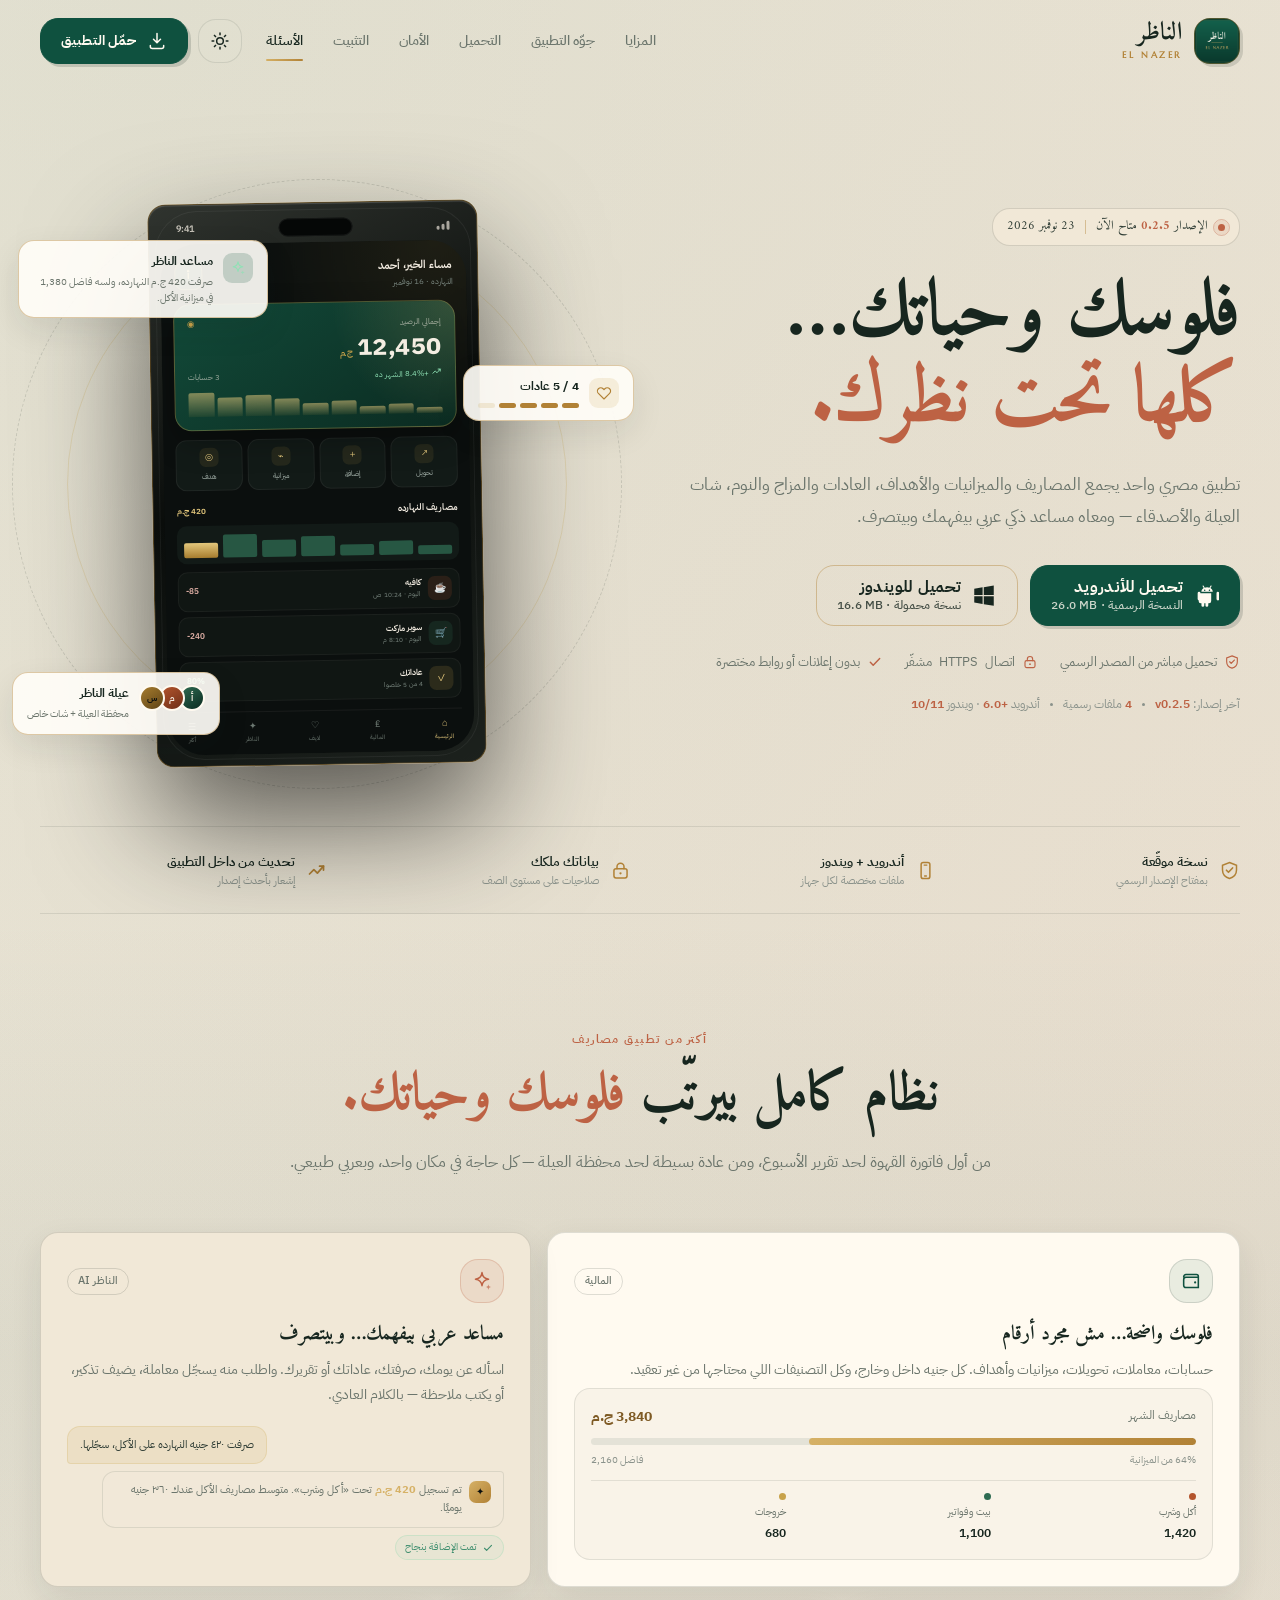
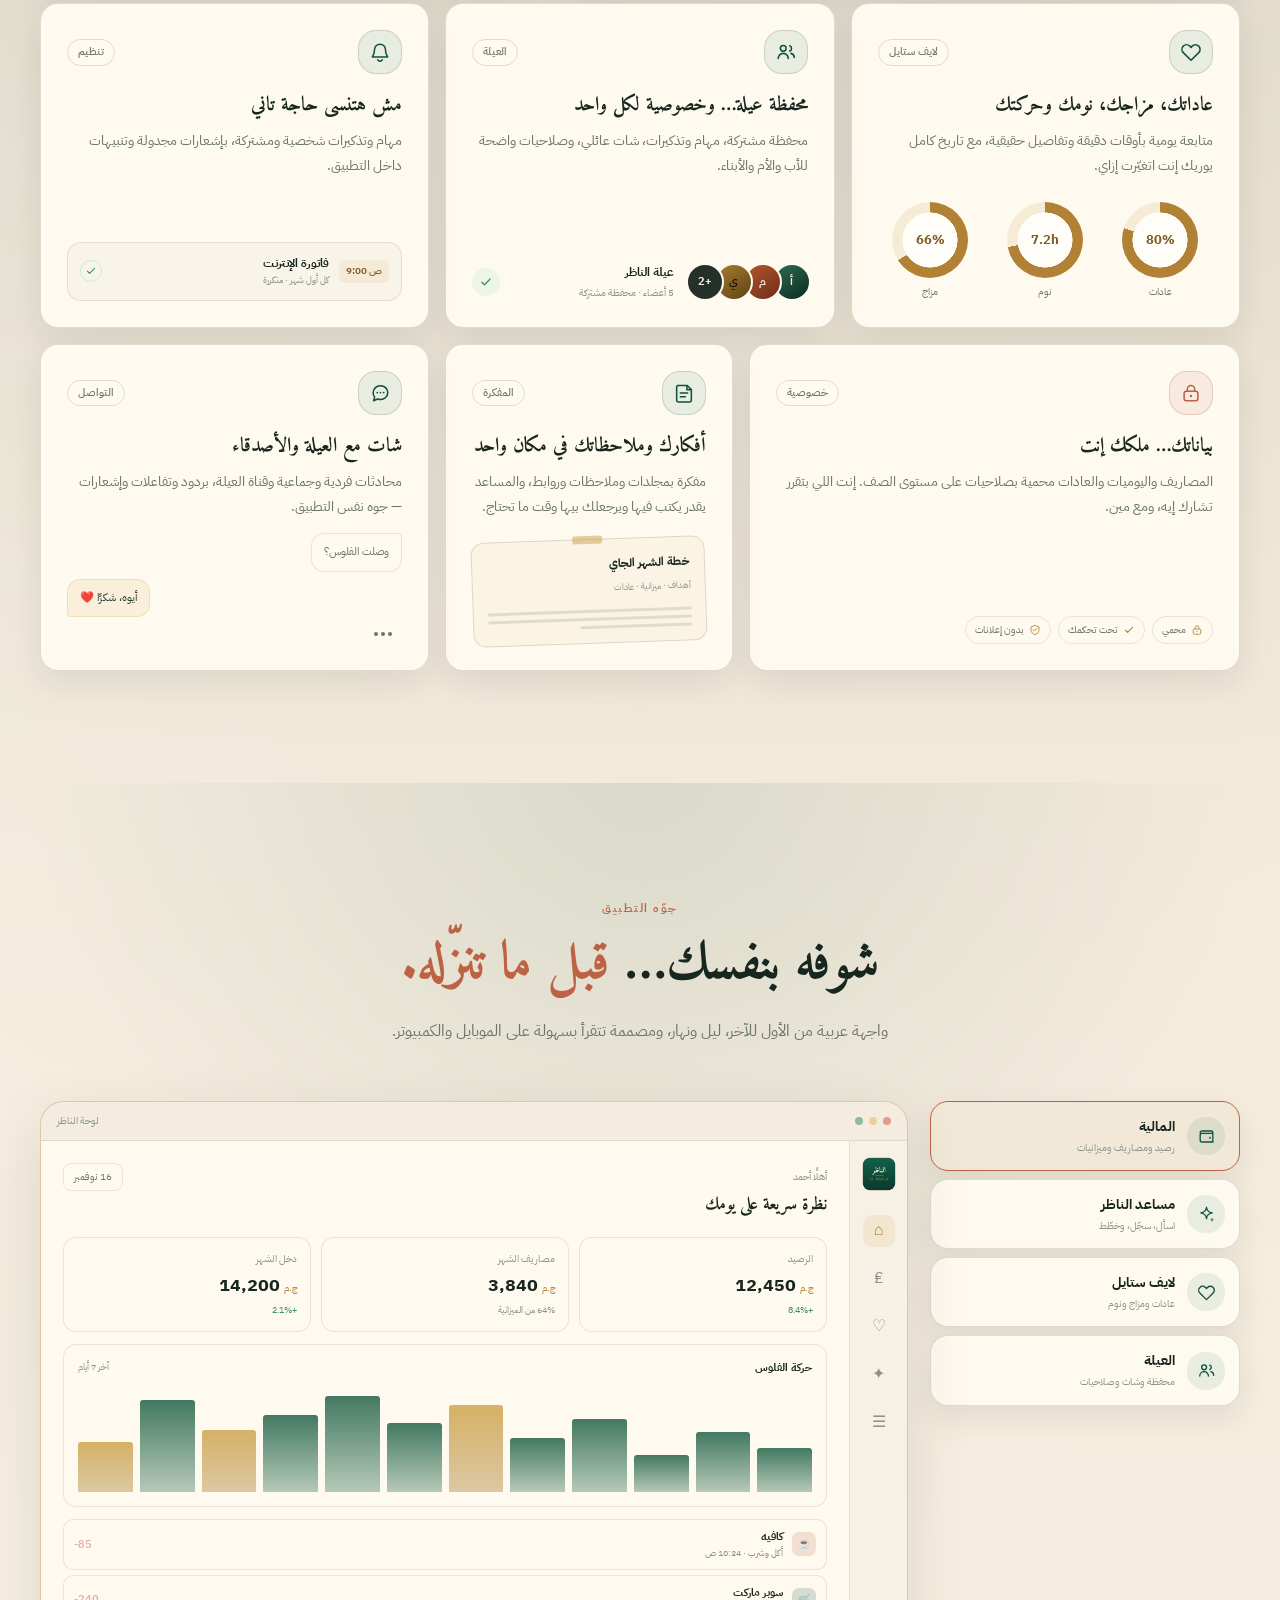
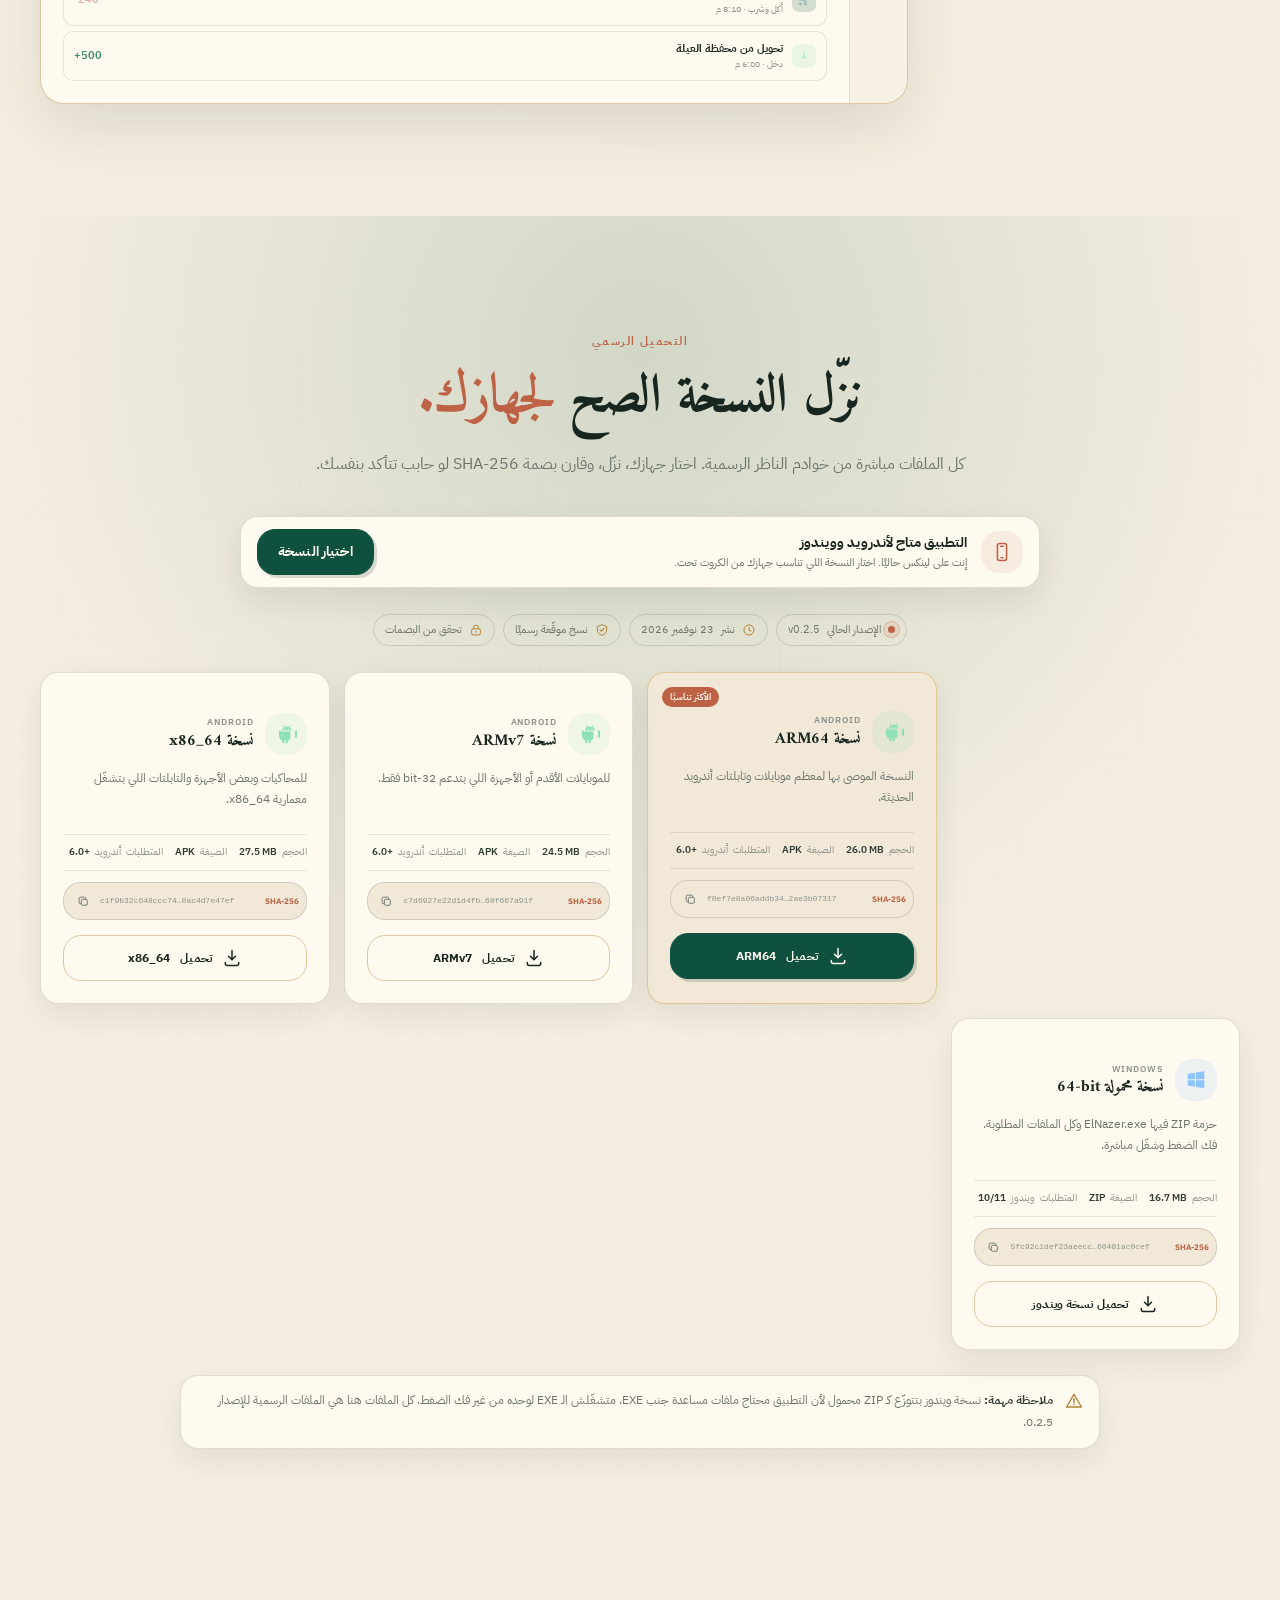
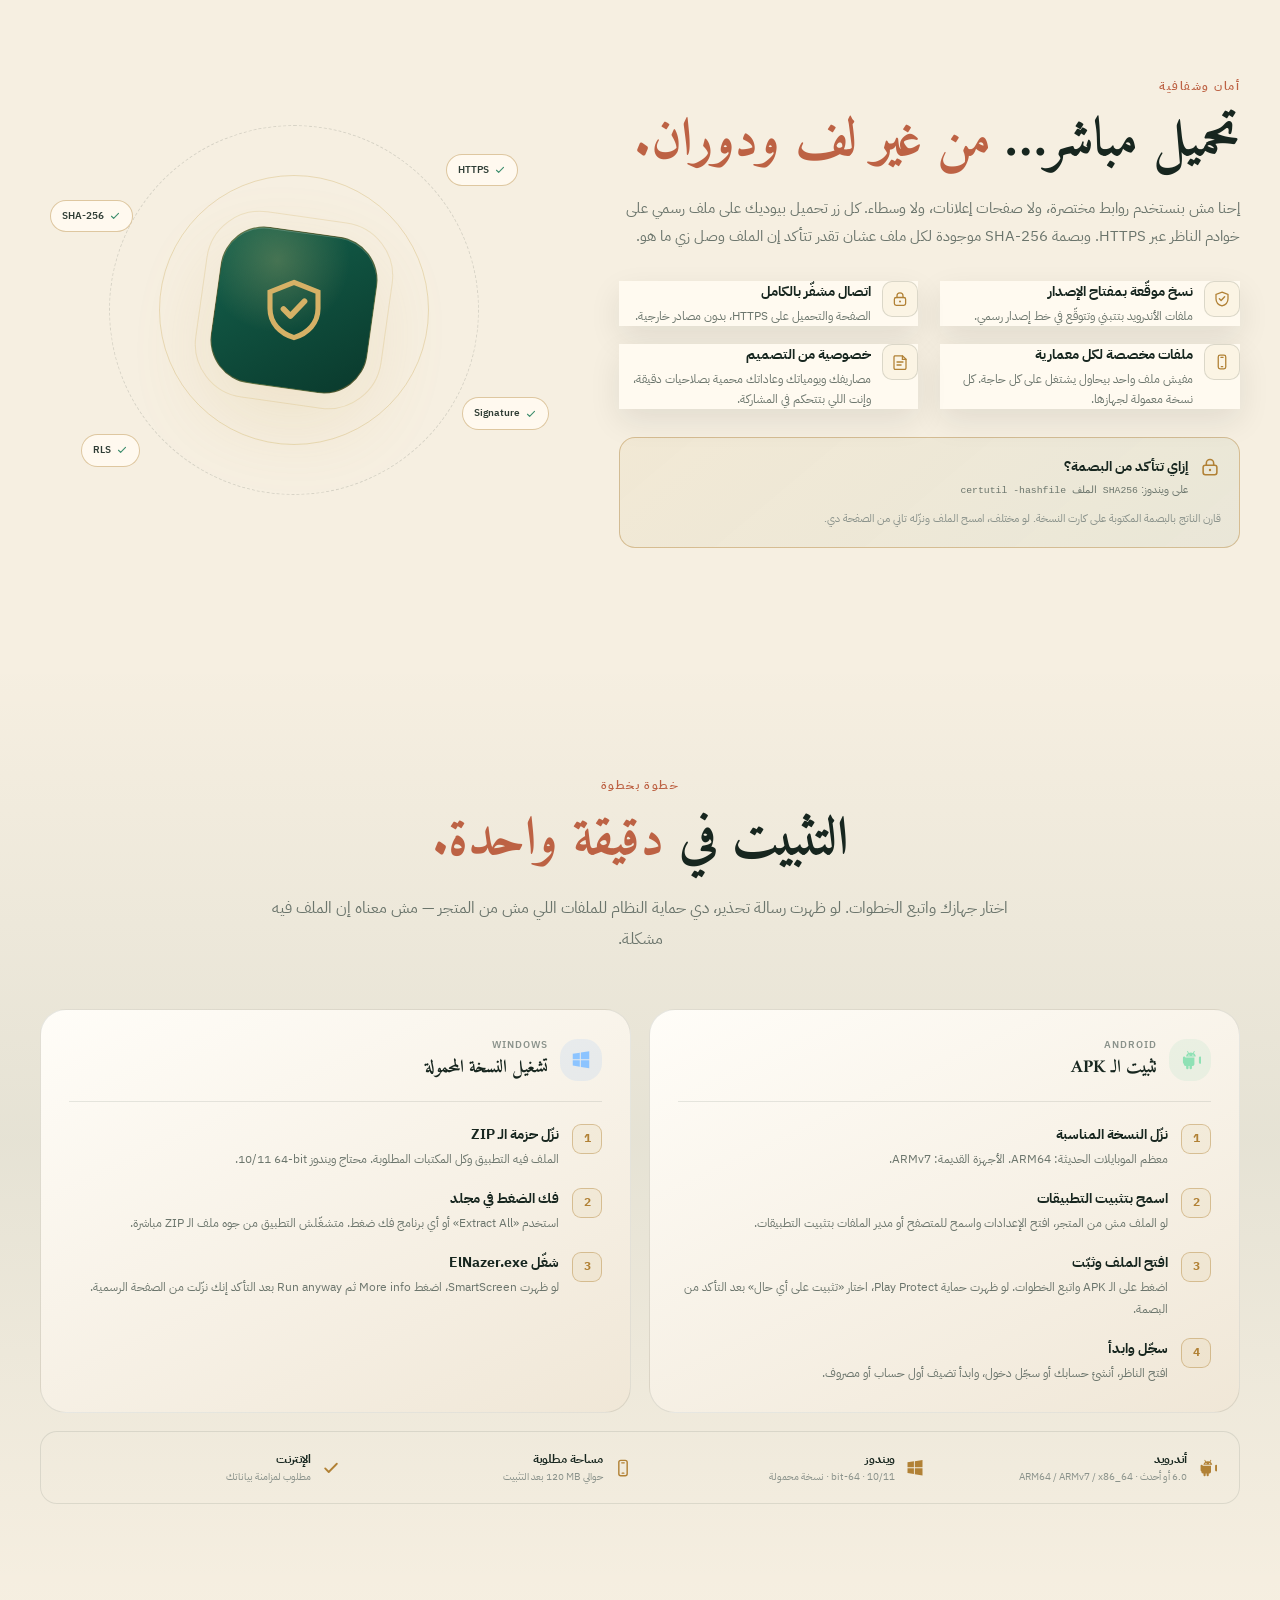
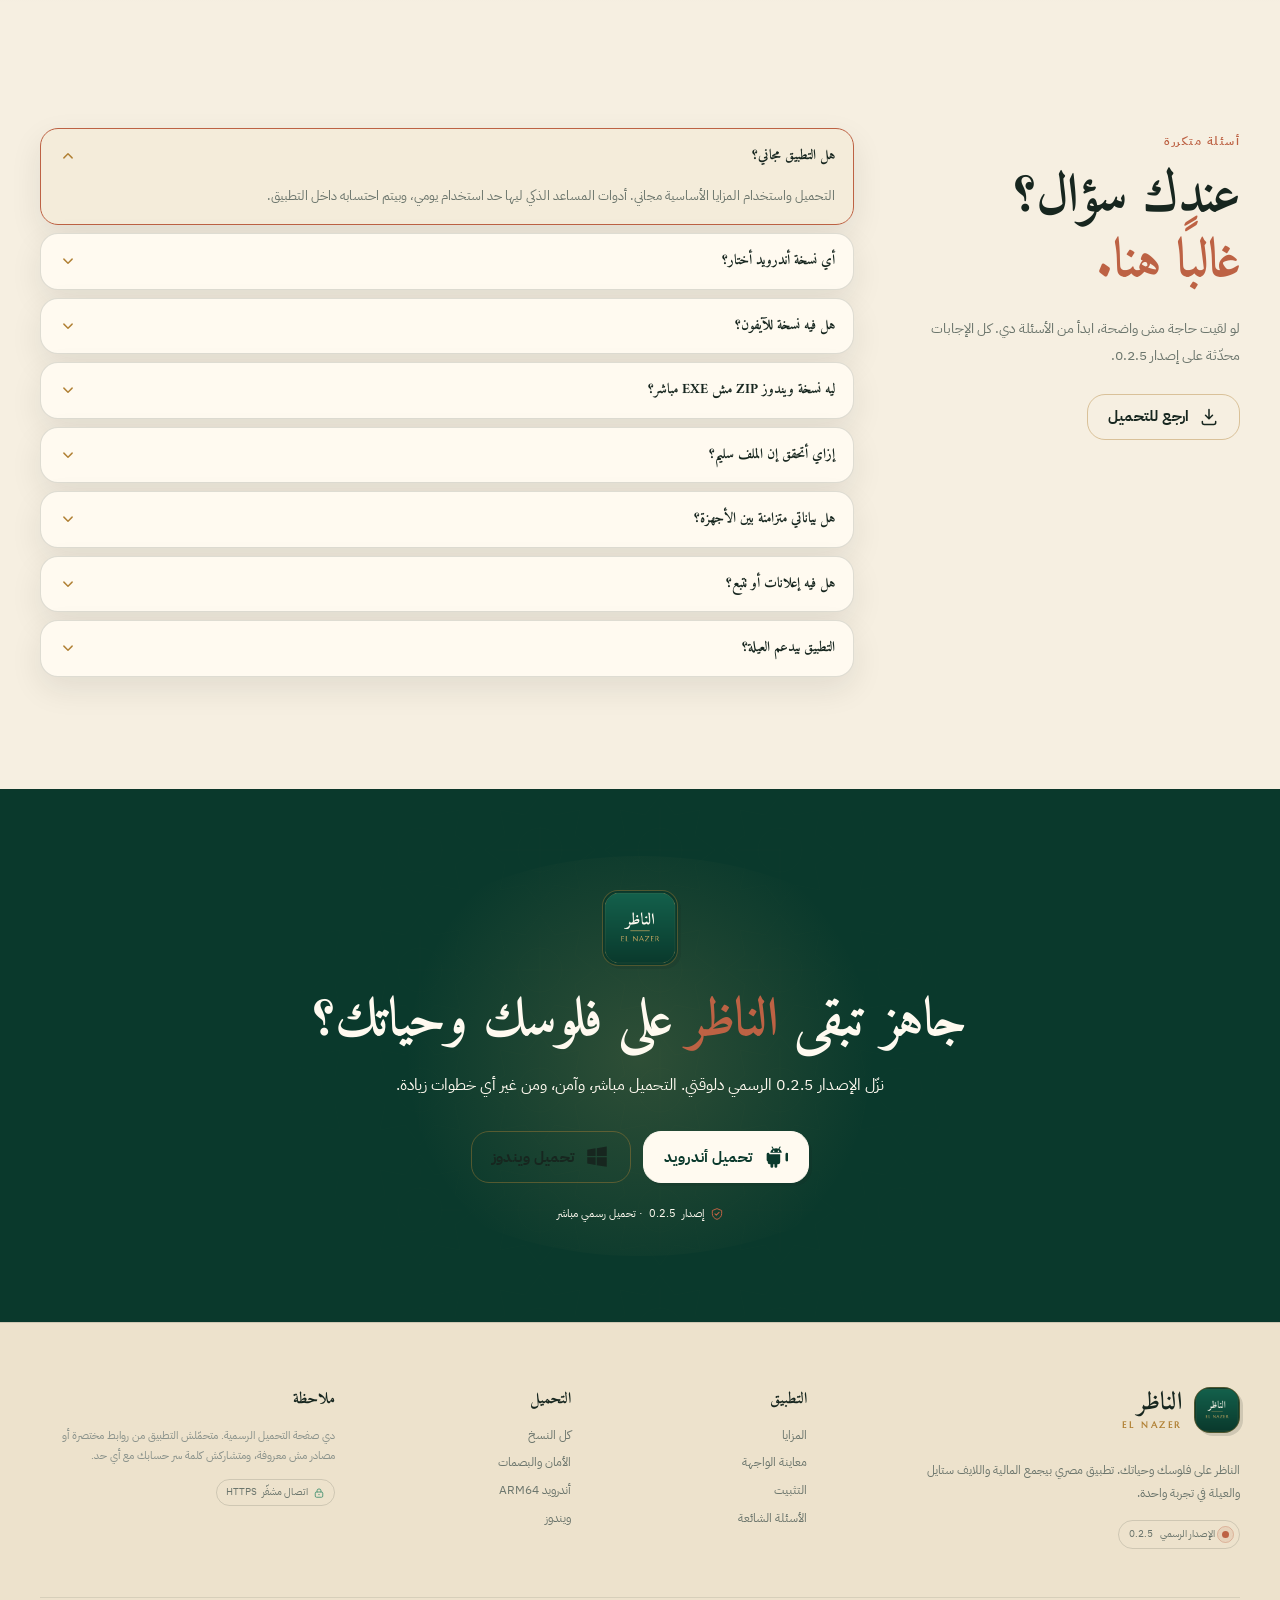
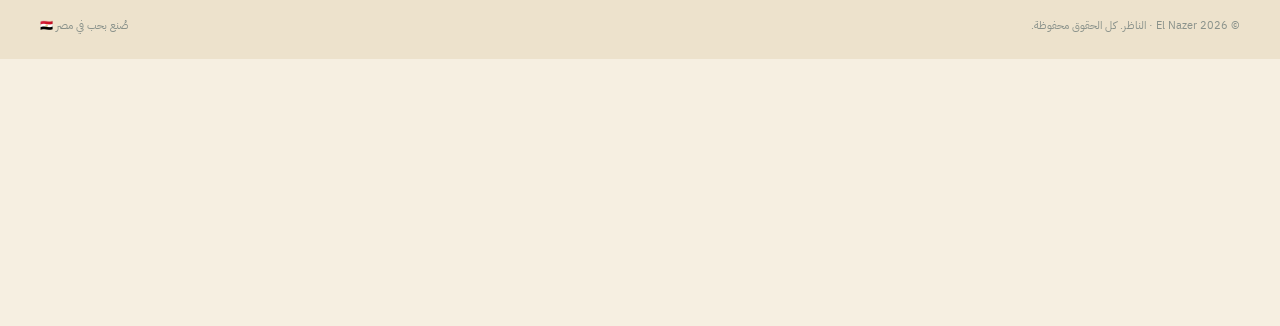
==== commit 49ea9c3e: "deploy: sync published release v0.2.5" ====
--- a/index.html
+++ b/index.html
@@ -3,8 +3,8 @@
 <head>
   <meta charset="utf-8">
   <meta name="viewport" content="width=device-width, initial-scale=1, viewport-fit=cover">
-  <title>تحميل تطبيق الناظر | El Nazer 0.2.3 — أندرويد وويندوز</title>
-  <meta name="description" content="حمّل تطبيق الناظر 0.2.3 الرسمي. تطبيق مصري للمصاريف والميزانيات والعادات والشات العائلي مع مساعد ذكي عربي. تحميل مباشر وآمن لأندرويد (ARM64 وARMv7 وx86_64) وويندوز.">
+  <title>تحميل تطبيق الناظر | El Nazer 0.2.5 — أندرويد وويندوز</title>
+  <meta name="description" content="حمّل تطبيق الناظر 0.2.5 الرسمي. تطبيق مصري للمصاريف والميزانيات والعادات والشات العائلي مع مساعد ذكي عربي. تحميل مباشر وآمن لأندرويد (ARM64 وARMv7 وx86_64) وويندوز.">
   <meta name="theme-color" content="#F6EFE1">
   <meta name="color-scheme" content="light dark">
   <meta name="referrer" content="strict-origin-when-cross-origin">
@@ -12,11 +12,11 @@
   <meta property="og:type" content="website">
   <meta property="og:locale" content="ar_EG">
   <meta property="og:site_name" content="El Nazer — الناظر">
-  <meta property="og:title" content="الناظر 0.2.3 — فلوسك وحياتك تحت نظرك">
+  <meta property="og:title" content="الناظر 0.2.5 — فلوسك وحياتك تحت نظرك">
   <meta property="og:description" content="تحميل رسمي ومباشر لتطبيق الناظر لأندرويد وويندوز. مصاريف، ميزانيات، عادات، عيلة، ومساعد ذكي عربي.">
   <meta property="og:image" content="./assets/brand/app_icon.png">
   <meta name="twitter:card" content="summary_large_image">
-  <meta name="twitter:title" content="تحميل تطبيق الناظر 0.2.3">
+  <meta name="twitter:title" content="تحميل تطبيق الناظر 0.2.5">
   <meta name="twitter:description" content="مصاريفك، عاداتك، عيلتك، ومساعدك الذكي في تطبيق واحد. تحميل مباشر لأندرويد وويندوز.">
   <meta name="twitter:image" content="./assets/brand/app_icon.png">
   <link rel="icon" href="./assets/brand/app_icon.png" type="image/png">
@@ -113,9 +113,9 @@
         <div class="hero-copy">
           <div class="release-pill">
             <span class="pulse-dot" aria-hidden="true"></span>
-            <span>الإصدار <bdi>0.2.3</bdi> متاح الآن</span>
+            <span>الإصدار <bdi>0.2.5</bdi> متاح الآن</span>
             <span class="pill-separator" aria-hidden="true"></span>
-            <span>22 نوفمبر 2026</span>
+            <span>23 نوفمبر 2026</span>
           </div>
           <h1 id="heroTitle">فلوسك وحياتك…<br><span class="gradient-text">كلها تحت نظرك.</span></h1>
           <p class="hero-lead">تطبيق مصري واحد يجمع المصاريف والميزانيات والأهداف، العادات والمزاج والنوم، شات العيلة والأصدقاء — ومعاه مساعد ذكي عربي بيفهمك وبيتصرف.</p>
@@ -135,7 +135,7 @@
             <span><svg aria-hidden="true"><use href="#i-check"/></svg> بدون إعلانات أو روابط مختصرة</span>
           </div>
           <div class="hero-version">
-            <span>آخر إصدار: <bdi>v0.2.3</bdi></span>
+            <span>آخر إصدار: <bdi>v0.2.5</bdi></span>
             <span class="dot" aria-hidden="true"></span>
             <span><bdi>4</bdi> ملفات رسمية</span>
             <span class="dot" aria-hidden="true"></span>
@@ -483,8 +483,8 @@
         </div>
 
         <div class="download-meta reveal">
-          <span class="meta-chip"><span class="pulse-dot" aria-hidden="true"></span> الإصدار الحالي <bdi>v0.2.3</bdi></span>
-          <span class="meta-chip"><svg aria-hidden="true"><use href="#i-clock"/></svg> نشر <bdi>22 نوفمبر 2026</bdi></span>
+          <span class="meta-chip"><span class="pulse-dot" aria-hidden="true"></span> الإصدار الحالي <bdi>v0.2.5</bdi></span>
+          <span class="meta-chip"><svg aria-hidden="true"><use href="#i-clock"/></svg> نشر <bdi>23 نوفمبر 2026</bdi></span>
           <span class="meta-chip"><svg aria-hidden="true"><use href="#i-shield"/></svg> نسخ موقّعة رسميًا</span>
           <button class="meta-chip meta-button" id="verifyJump" type="button"><svg aria-hidden="true"><use href="#i-lock"/></svg> تحقق من البصمات</button>
         </div>
@@ -493,7 +493,7 @@
           <meta itemprop="name" content="El Nazer — الناظر">
           <meta itemprop="operatingSystem" content="Android, Windows">
           <meta itemprop="applicationCategory" content="FinanceApplication">
-          <meta itemprop="softwareVersion" content="0.2.3">
+          <meta itemprop="softwareVersion" content="0.2.5">
           <div itemprop="offers" itemscope itemtype="https://schema.org/Offer"><meta itemprop="price" content="0"><meta itemprop="priceCurrency" content="EGP"></div>
 
           <article class="download-card recommended reveal" data-platform="android" data-arch="arm64">
@@ -510,8 +510,8 @@
             </ul>
             <div class="hash-box">
               <span>SHA-256</span>
-              <code data-hash="dd7f119ba67ee73ff3512643e2033407ed897c8d02f9e1eb1368191c2378846a">dd7f119ba67ee73f…1c2378846a</code>
-              <button class="copy-button" type="button" data-copy="dd7f119ba67ee73ff3512643e2033407ed897c8d02f9e1eb1368191c2378846a" aria-label="نسخ بصمة ARM64"><svg aria-hidden="true"><use href="#i-copy"/></svg></button>
+              <code data-hash="f0ef7e8a06addb34f225949b8747e778c1c1d46c2909e1fcacbda32ae3b07317">f0ef7e8a06addb34…2ae3b07317</code>
+              <button class="copy-button" type="button" data-copy="f0ef7e8a06addb34f225949b8747e778c1c1d46c2909e1fcacbda32ae3b07317" aria-label="نسخ بصمة ARM64"><svg aria-hidden="true"><use href="#i-copy"/></svg></button>
             </div>
             <a class="button button-primary button-block" href="https://jqbkdyzlqjifqpcjaegp.supabase.co/storage/v1/object/public/downloads/elnazer-latest-arm64.apk" data-download="arm64" rel="noopener">
               <svg aria-hidden="true"><use href="#i-download"/></svg> تحميل <bdi>ARM64</bdi>
@@ -531,8 +531,8 @@
             </ul>
             <div class="hash-box">
               <span>SHA-256</span>
-              <code data-hash="72ee363381e1d9d648480e35f639e66194f6775b41f4f2d908f2d563a9ed519b">72ee363381e1d9d6…63a9ed519b</code>
-              <button class="copy-button" type="button" data-copy="72ee363381e1d9d648480e35f639e66194f6775b41f4f2d908f2d563a9ed519b" aria-label="نسخ بصمة ARMv7"><svg aria-hidden="true"><use href="#i-copy"/></svg></button>
+              <code data-hash="c7d6927e22d1d4fb99350358e6a7177f6756b8b2891a9599cc9b3560f667a91f">c7d6927e22d1d4fb…60f667a91f</code>
+              <button class="copy-button" type="button" data-copy="c7d6927e22d1d4fb99350358e6a7177f6756b8b2891a9599cc9b3560f667a91f" aria-label="نسخ بصمة ARMv7"><svg aria-hidden="true"><use href="#i-copy"/></svg></button>
             </div>
             <a class="button button-outline button-block" href="https://jqbkdyzlqjifqpcjaegp.supabase.co/storage/v1/object/public/downloads/elnazer-latest-armv7.apk" data-download="armv7" rel="noopener">
               <svg aria-hidden="true"><use href="#i-download"/></svg> تحميل <bdi>ARMv7</bdi>
@@ -546,14 +546,14 @@
             </div>
             <p>للمحاكيات وبعض الأجهزة والتابلتات اللي بتشغّل معمارية <bdi>x86_64</bdi>.</p>
             <ul class="file-facts">
-              <li><span>الحجم</span><bdi>27.4 MB</bdi></li>
+              <li><span>الحجم</span><bdi>27.5 MB</bdi></li>
               <li><span>الصيغة</span><bdi>APK</bdi></li>
               <li><span>المتطلبات</span>أندرويد <bdi>6.0+</bdi></li>
             </ul>
             <div class="hash-box">
               <span>SHA-256</span>
-              <code data-hash="c1f9b32c648ccc748c624ad8a291feeeaa02b8c00da90fa6e78f30ac4d7e47ef">c1f9b32c648ccc74…0ac4d7e47ef</code>
-              <button class="copy-button" type="button" data-copy="c1f9b32c648ccc748c624ad8a291feeeaa02b8c00da90fa6e78f30ac4d7e47ef" aria-label="نسخ بصمة x86_64"><svg aria-hidden="true"><use href="#i-copy"/></svg></button>
+              <code data-hash="8baca7cf6cf4d8ee91d3d6594fb0a273134ae615c48bec1e4ac79432bbaa2b50">c1f9b32c648ccc74…0ac4d7e47ef</code>
+              <button class="copy-button" type="button" data-copy="8baca7cf6cf4d8ee91d3d6594fb0a273134ae615c48bec1e4ac79432bbaa2b50" aria-label="نسخ بصمة x86_64"><svg aria-hidden="true"><use href="#i-copy"/></svg></button>
             </div>
             <a class="button button-outline button-block" href="https://jqbkdyzlqjifqpcjaegp.supabase.co/storage/v1/object/public/downloads/elnazer-latest-x86_64.apk" data-download="x86_64" rel="noopener">
               <svg aria-hidden="true"><use href="#i-download"/></svg> تحميل <bdi>x86_64</bdi>
@@ -567,14 +567,14 @@
             </div>
             <p>حزمة <bdi>ZIP</bdi> فيها <bdi>ElNazer.exe</bdi> وكل الملفات المطلوبة. فك الضغط وشغّل مباشرة.</p>
             <ul class="file-facts">
-              <li><span>الحجم</span><bdi>16.6 MB</bdi></li>
+              <li><span>الحجم</span><bdi>16.7 MB</bdi></li>
               <li><span>الصيغة</span><bdi>ZIP</bdi></li>
               <li><span>المتطلبات</span>ويندوز <bdi>10/11</bdi></li>
             </ul>
             <div class="hash-box">
               <span>SHA-256</span>
-              <code data-hash="5fc92c1def23aeecc24c2bca5e7ae0cb7b2a64f763b024365a20760401ac0cef">5fc92c1def23aeecc…60401ac0cef</code>
-              <button class="copy-button" type="button" data-copy="5fc92c1def23aeecc24c2bca5e7ae0cb7b2a64f763b024365a20760401ac0cef" aria-label="نسخ بصمة Windows"><svg aria-hidden="true"><use href="#i-copy"/></svg></button>
+              <code data-hash="233ea81577ec1b4d4a0b7b09626e2549be9f9c275507eae2923783552ab20a7e">5fc92c1def23aeecc…60401ac0cef</code>
+              <button class="copy-button" type="button" data-copy="233ea81577ec1b4d4a0b7b09626e2549be9f9c275507eae2923783552ab20a7e" aria-label="نسخ بصمة Windows"><svg aria-hidden="true"><use href="#i-copy"/></svg></button>
             </div>
             <a class="button button-outline button-block" href="https://jqbkdyzlqjifqpcjaegp.supabase.co/storage/v1/object/public/downloads/elnazer-latest-windows.zip" data-download="windows" rel="noopener">
               <svg aria-hidden="true"><use href="#i-download"/></svg> تحميل نسخة ويندوز
@@ -584,7 +584,7 @@
 
         <div class="download-note reveal">
           <svg aria-hidden="true"><use href="#i-alert"/></svg>
-          <p><b>ملاحظة مهمة:</b> نسخة ويندوز بتتوزّع كـ <bdi>ZIP</bdi> محمول لأن التطبيق محتاج ملفات مساعدة جنب <bdi>EXE</bdi>. متشغّلش الـ <bdi>EXE</bdi> لوحده من غير فك الضغط. كل الملفات هنا هي الملفات الرسمية للإصدار <bdi>0.2.3</bdi>.</p>
+          <p><b>ملاحظة مهمة:</b> نسخة ويندوز بتتوزّع كـ <bdi>ZIP</bdi> محمول لأن التطبيق محتاج ملفات مساعدة جنب <bdi>EXE</bdi>. متشغّلش الـ <bdi>EXE</bdi> لوحده من غير فك الضغط. كل الملفات هنا هي الملفات الرسمية للإصدار <bdi>0.2.5</bdi>.</p>
         </div>
       </div>
     </section>
@@ -661,7 +661,7 @@
         <div class="faq-intro reveal">
           <span class="eyebrow">أسئلة متكررة</span>
           <h2>عندك سؤال؟<br><span class="gradient-text">غالبًا هنا.</span></h2>
-          <p>لو لقيت حاجة مش واضحة، ابدأ من الأسئلة دي. كل الإجابات محدّثة على إصدار <bdi>0.2.3</bdi>.</p>
+          <p>لو لقيت حاجة مش واضحة، ابدأ من الأسئلة دي. كل الإجابات محدّثة على إصدار <bdi>0.2.5</bdi>.</p>
           <a class="button button-outline" href="#download"><svg aria-hidden="true"><use href="#i-download"/></svg> ارجع للتحميل</a>
         </div>
         <div class="faq-list reveal">
@@ -675,7 +675,7 @@
           </details>
           <details class="faq-item">
             <summary><span>هل فيه نسخة للآيفون؟</span><svg aria-hidden="true"><use href="#i-chevron"/></svg></summary>
-            <div class="faq-answer"><p>حاليًا التطبيق متاح لأندرويد وويندوز. مفيش نسخة رسمية لـ <bdi>iOS</bdi> في إصدار <bdi>0.2.3</bdi>.</p></div>
+            <div class="faq-answer"><p>حاليًا التطبيق متاح لأندرويد وويندوز. مفيش نسخة رسمية لـ <bdi>iOS</bdi> في إصدار <bdi>0.2.5</bdi>.</p></div>
           </details>
           <details class="faq-item">
             <summary><span>ليه نسخة ويندوز ZIP مش EXE مباشر؟</span><svg aria-hidden="true"><use href="#i-chevron"/></svg></summary>
@@ -706,12 +706,12 @@
       <div class="container final-cta-inner reveal">
         <img src="./assets/brand/app_icon.png" width="76" height="76" alt="" class="final-mark">
         <h2>جاهز تبقى <span class="gradient-text">الناظر</span> على فلوسك وحياتك؟</h2>
-        <p>نزّل الإصدار <bdi>0.2.3</bdi> الرسمي دلوقتي. التحميل مباشر، وآمن، ومن غير أي خطوات زيادة.</p>
+        <p>نزّل الإصدار <bdi>0.2.5</bdi> الرسمي دلوقتي. التحميل مباشر، وآمن، ومن غير أي خطوات زيادة.</p>
         <div class="final-actions">
           <a class="button button-primary button-large" href="https://jqbkdyzlqjifqpcjaegp.supabase.co/storage/v1/object/public/downloads/elnazer-latest-arm64.apk" data-download="arm64" rel="noopener"><svg aria-hidden="true"><use href="#i-android"/></svg> تحميل أندرويد</a>
           <a class="button button-ghost button-large" href="https://jqbkdyzlqjifqpcjaegp.supabase.co/storage/v1/object/public/downloads/elnazer-latest-windows.zip" data-download="windows" rel="noopener"><svg aria-hidden="true"><use href="#i-windows"/></svg> تحميل ويندوز</a>
         </div>
-        <span class="final-note"><svg aria-hidden="true"><use href="#i-shield"/></svg> إصدار <bdi>0.2.3</bdi> · تحميل رسمي مباشر</span>
+        <span class="final-note"><svg aria-hidden="true"><use href="#i-shield"/></svg> إصدار <bdi>0.2.5</bdi> · تحميل رسمي مباشر</span>
       </div>
     </section>
   </main>
@@ -724,7 +724,7 @@
           <span class="brand-copy"><strong>الناظر</strong><small>EL NAZER</small></span>
         </a>
         <p>الناظر على فلوسك وحياتك. تطبيق مصري بيجمع المالية واللايف ستايل والعيلة في تجربة واحدة.</p>
-        <span class="footer-version"><span class="pulse-dot" aria-hidden="true"></span> الإصدار الرسمي <bdi>0.2.3</bdi></span>
+        <span class="footer-version"><span class="pulse-dot" aria-hidden="true"></span> الإصدار الرسمي <bdi>0.2.5</bdi></span>
       </div>
       <div class="footer-links">
         <h3>التطبيق</h3>
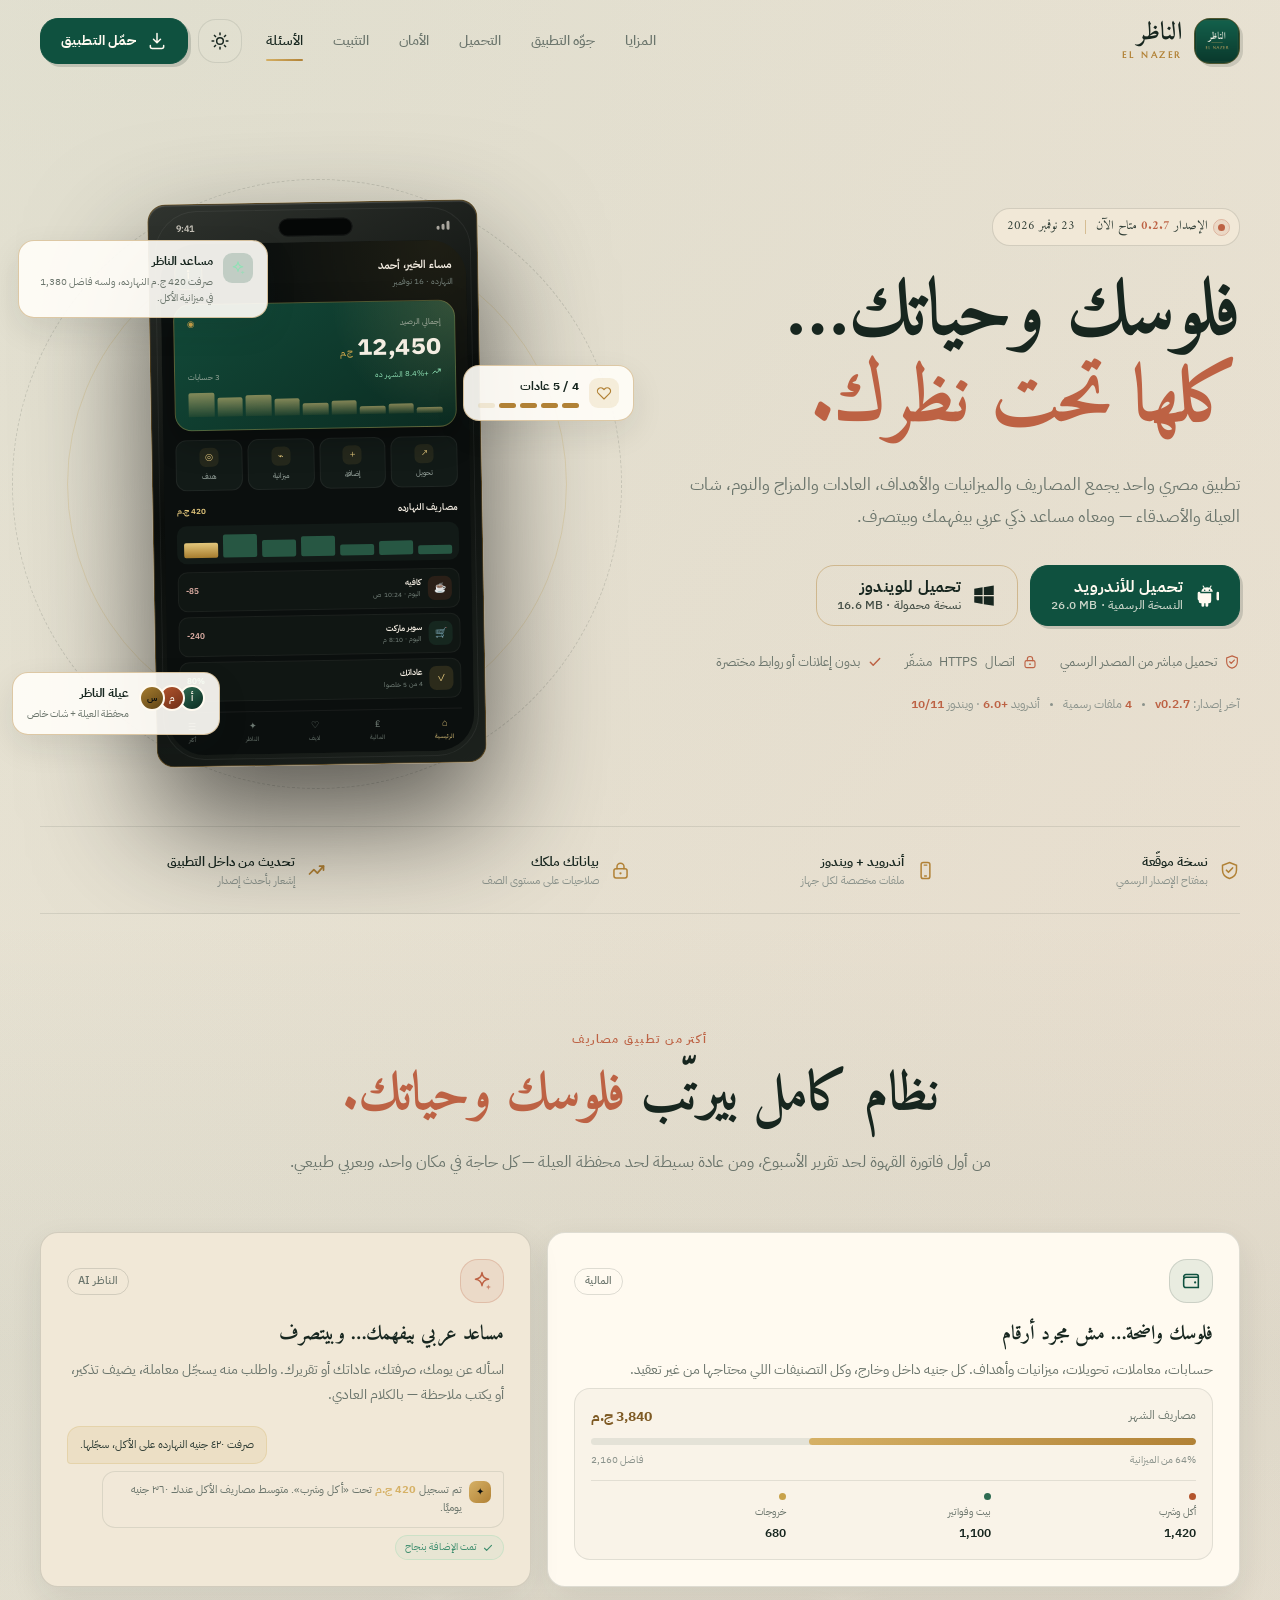
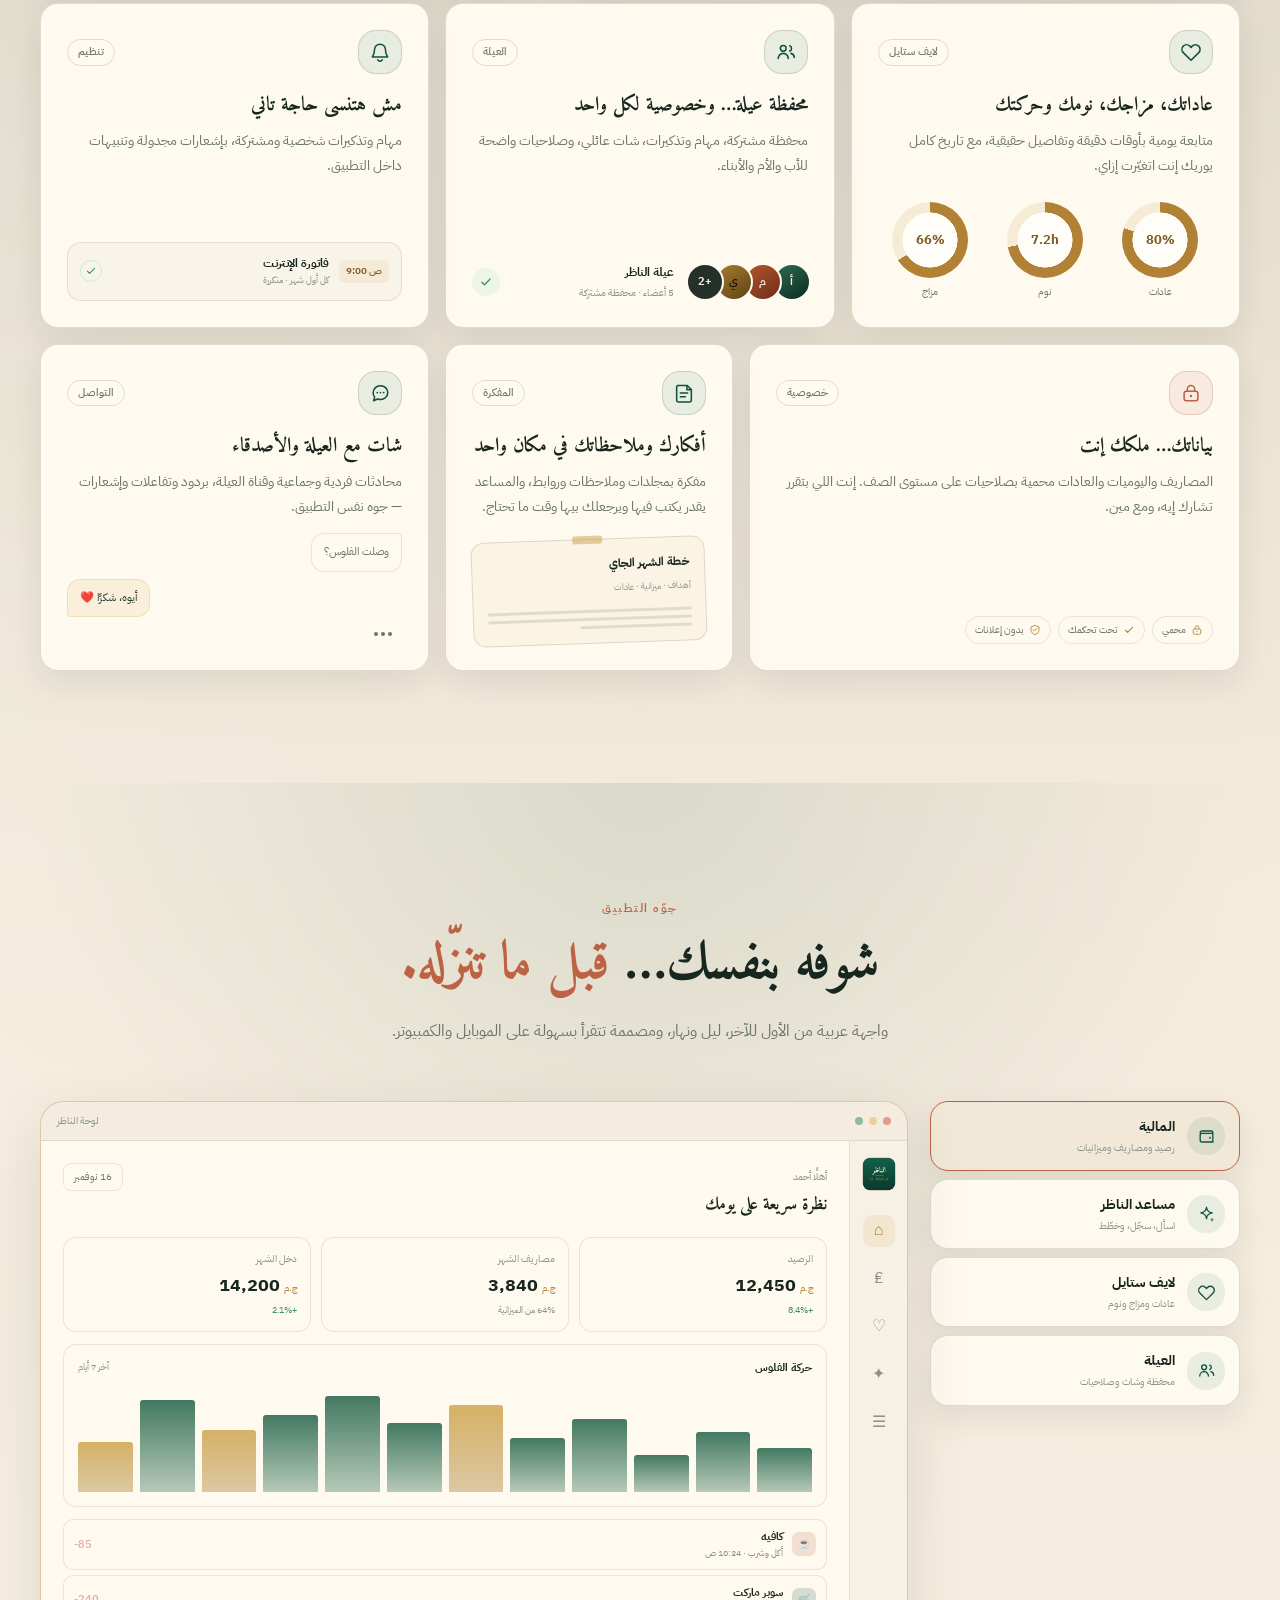
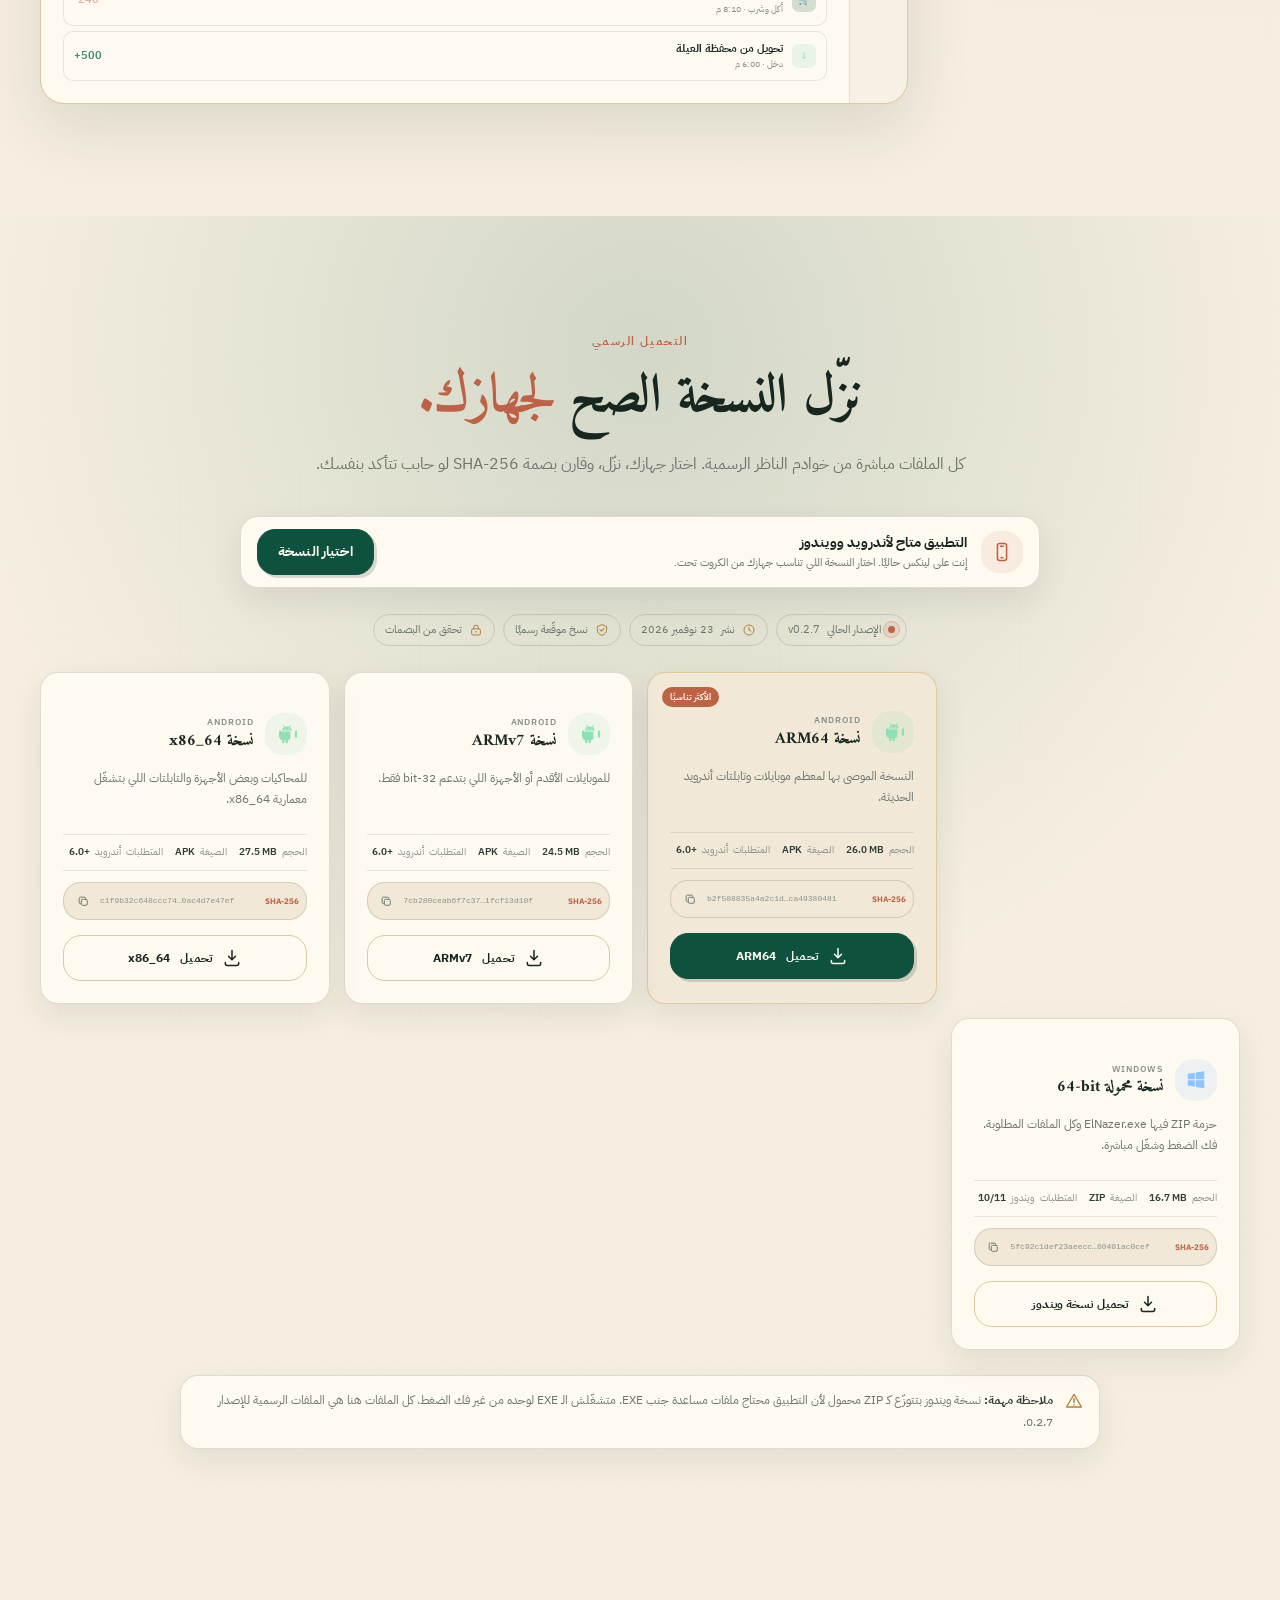
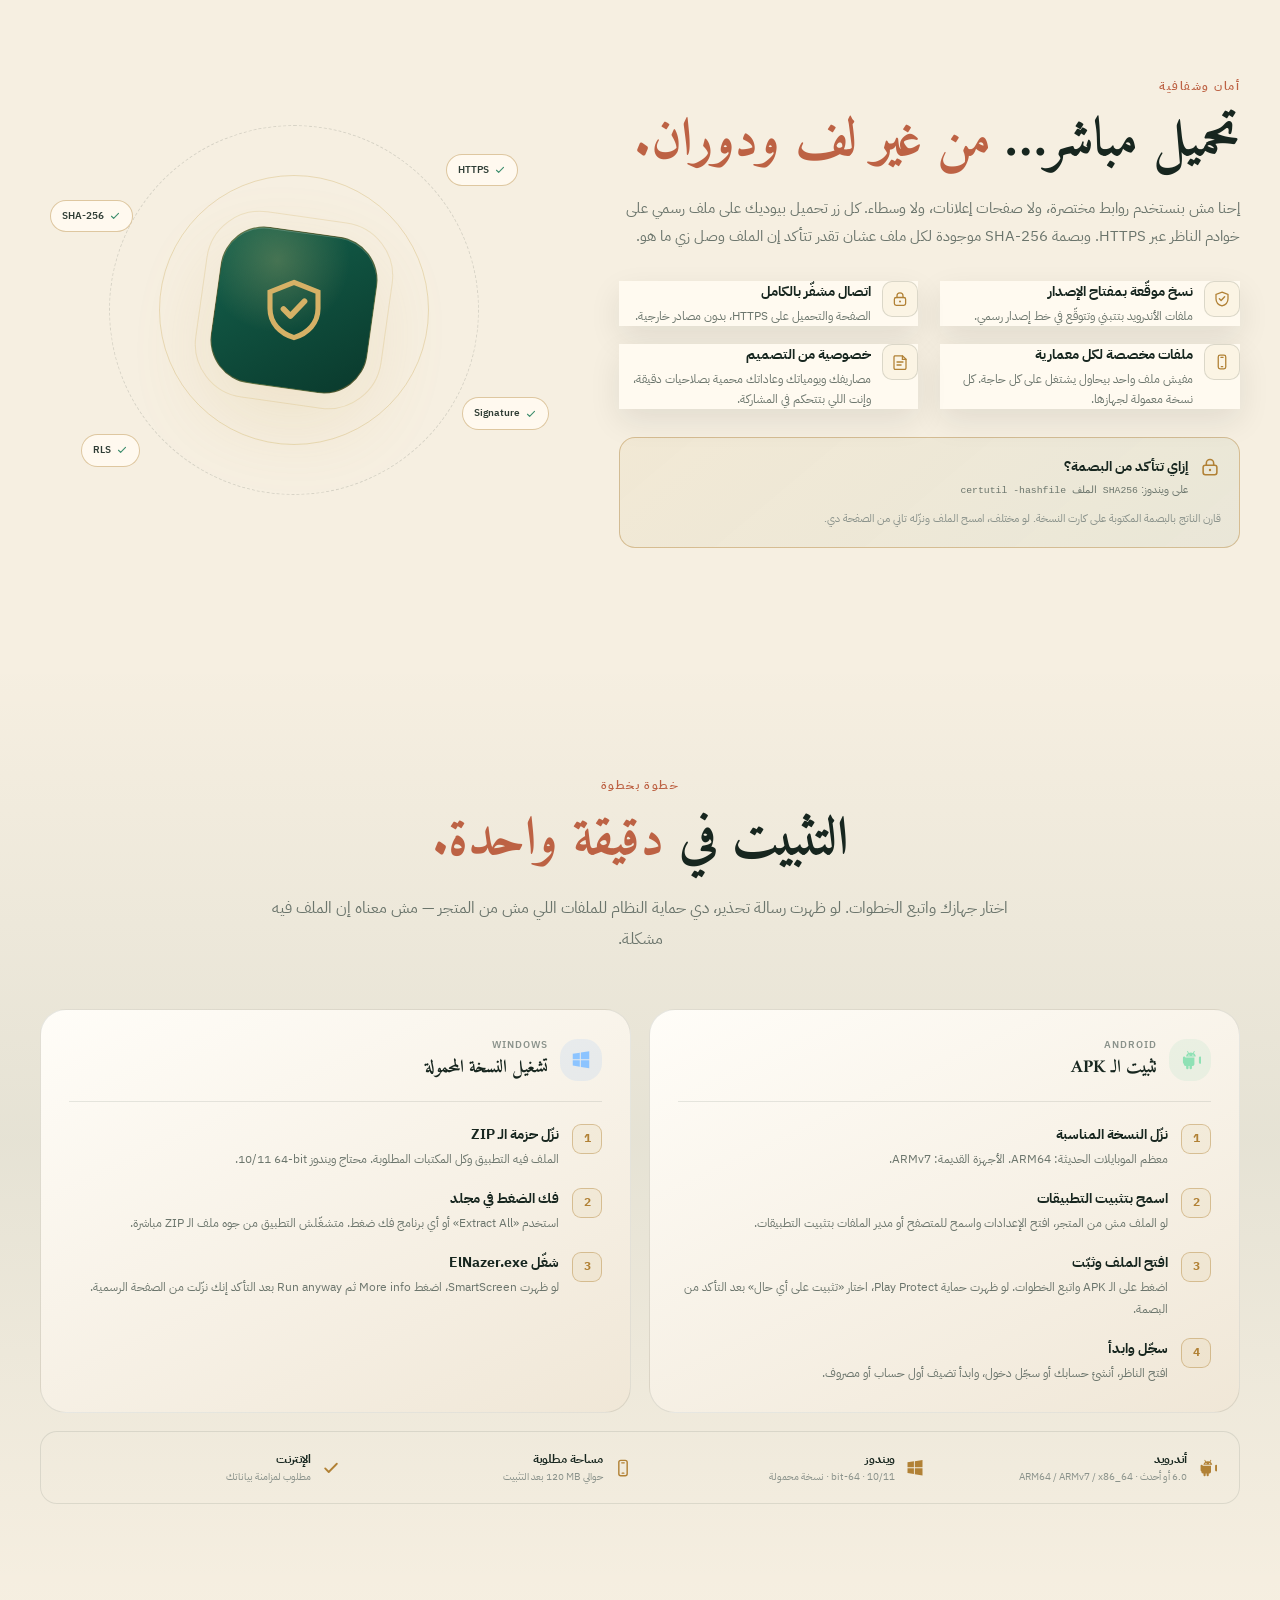
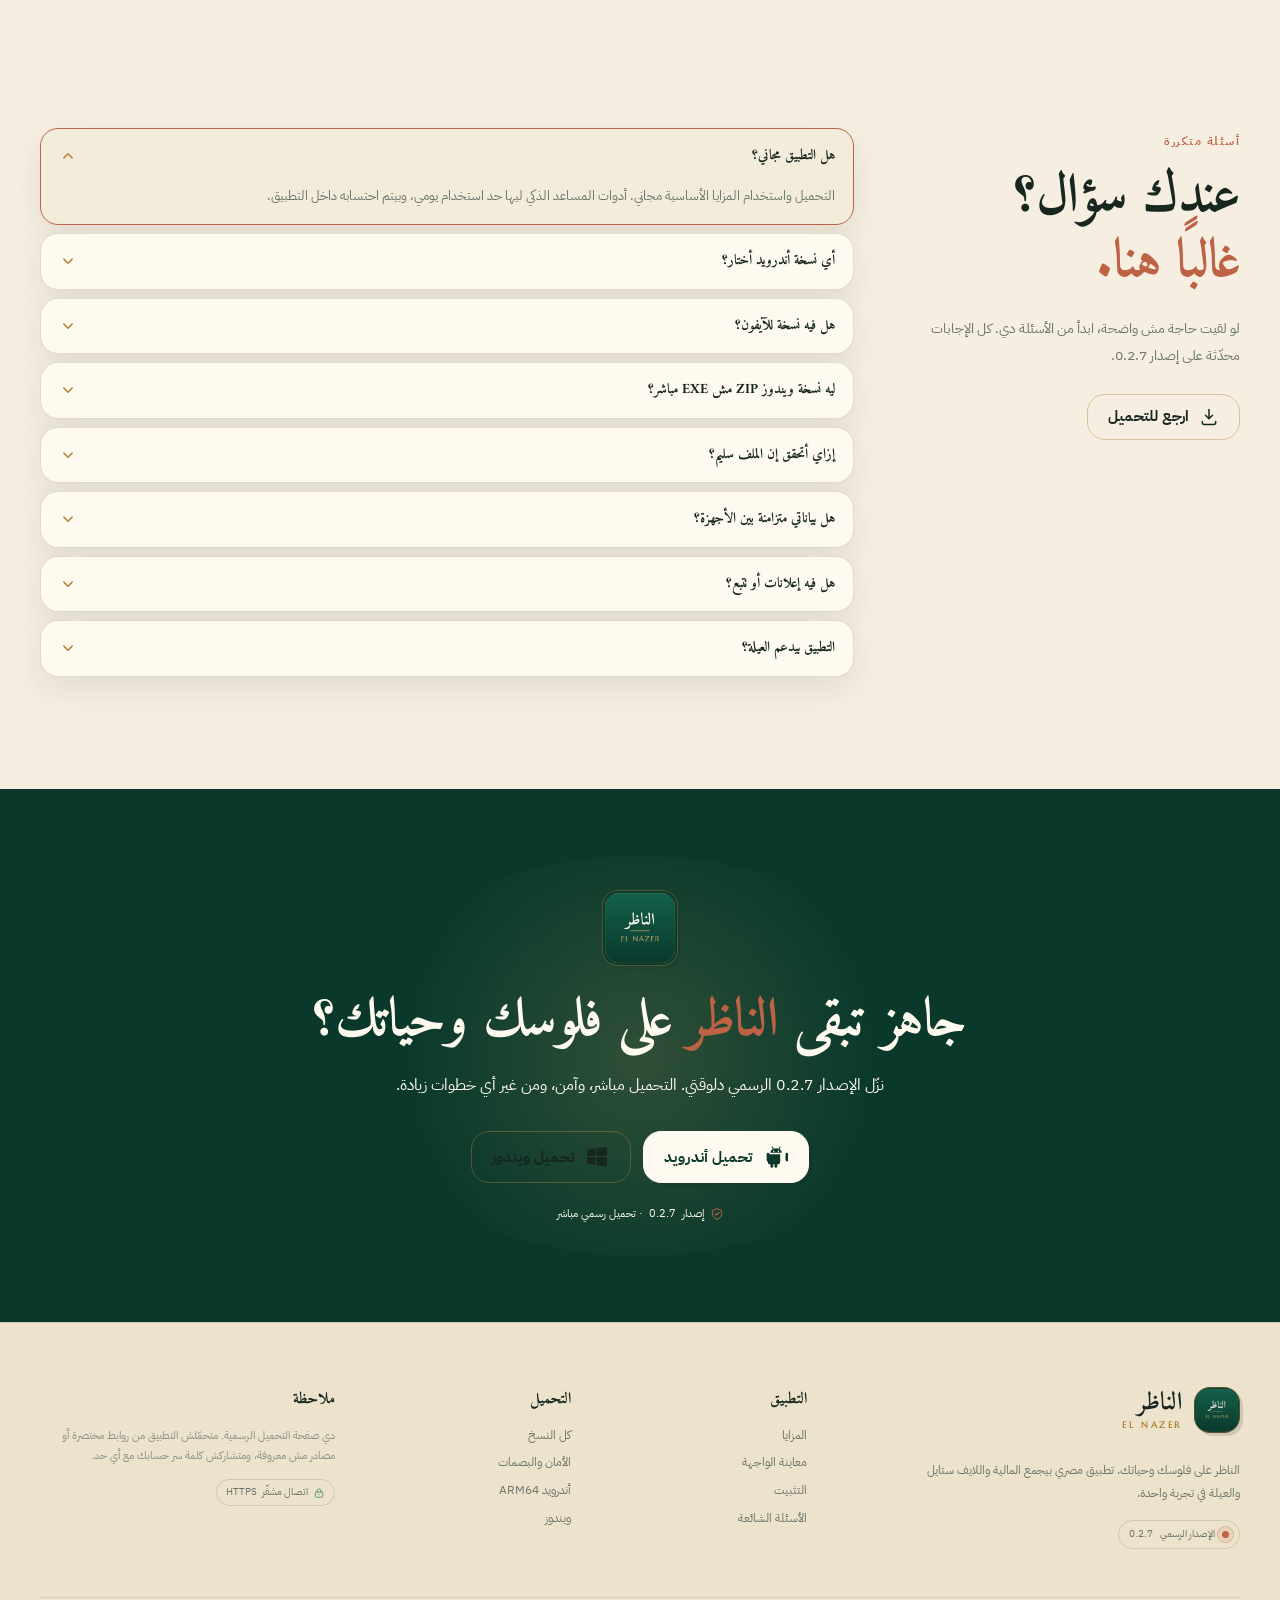
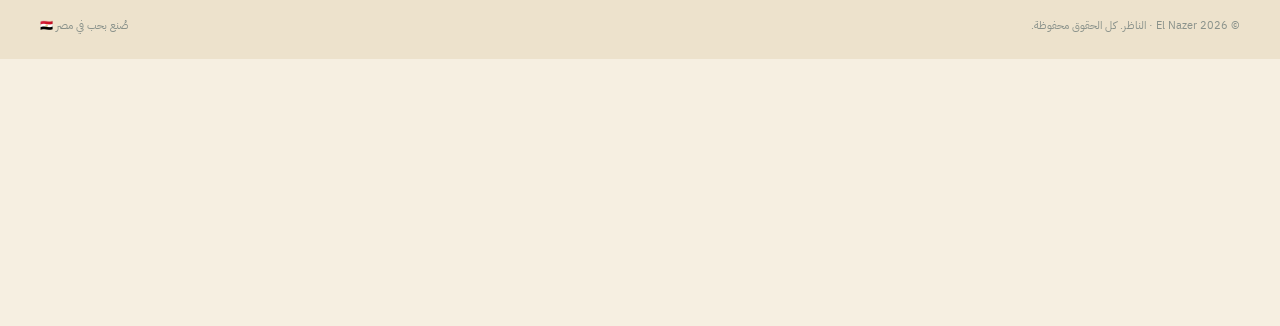
==== commit 3ae99cbb: "deploy: sync published release v0.2.7" ====
--- a/index.html
+++ b/index.html
@@ -3,8 +3,8 @@
 <head>
   <meta charset="utf-8">
   <meta name="viewport" content="width=device-width, initial-scale=1, viewport-fit=cover">
-  <title>تحميل تطبيق الناظر | El Nazer 0.2.5 — أندرويد وويندوز</title>
-  <meta name="description" content="حمّل تطبيق الناظر 0.2.5 الرسمي. تطبيق مصري للمصاريف والميزانيات والعادات والشات العائلي مع مساعد ذكي عربي. تحميل مباشر وآمن لأندرويد (ARM64 وARMv7 وx86_64) وويندوز.">
+  <title>تحميل تطبيق الناظر | El Nazer 0.2.7 — أندرويد وويندوز</title>
+  <meta name="description" content="حمّل تطبيق الناظر 0.2.7 الرسمي. تطبيق مصري للمصاريف والميزانيات والعادات والشات العائلي مع مساعد ذكي عربي. تحميل مباشر وآمن لأندرويد (ARM64 وARMv7 وx86_64) وويندوز.">
   <meta name="theme-color" content="#F6EFE1">
   <meta name="color-scheme" content="light dark">
   <meta name="referrer" content="strict-origin-when-cross-origin">
@@ -12,11 +12,11 @@
   <meta property="og:type" content="website">
   <meta property="og:locale" content="ar_EG">
   <meta property="og:site_name" content="El Nazer — الناظر">
-  <meta property="og:title" content="الناظر 0.2.5 — فلوسك وحياتك تحت نظرك">
+  <meta property="og:title" content="الناظر 0.2.7 — فلوسك وحياتك تحت نظرك">
   <meta property="og:description" content="تحميل رسمي ومباشر لتطبيق الناظر لأندرويد وويندوز. مصاريف، ميزانيات، عادات، عيلة، ومساعد ذكي عربي.">
   <meta property="og:image" content="./assets/brand/app_icon.png">
   <meta name="twitter:card" content="summary_large_image">
-  <meta name="twitter:title" content="تحميل تطبيق الناظر 0.2.5">
+  <meta name="twitter:title" content="تحميل تطبيق الناظر 0.2.7">
   <meta name="twitter:description" content="مصاريفك، عاداتك، عيلتك، ومساعدك الذكي في تطبيق واحد. تحميل مباشر لأندرويد وويندوز.">
   <meta name="twitter:image" content="./assets/brand/app_icon.png">
   <link rel="icon" href="./assets/brand/app_icon.png" type="image/png">
@@ -113,7 +113,7 @@
         <div class="hero-copy">
           <div class="release-pill">
             <span class="pulse-dot" aria-hidden="true"></span>
-            <span>الإصدار <bdi>0.2.5</bdi> متاح الآن</span>
+            <span>الإصدار <bdi>0.2.7</bdi> متاح الآن</span>
             <span class="pill-separator" aria-hidden="true"></span>
             <span>23 نوفمبر 2026</span>
           </div>
@@ -135,7 +135,7 @@
             <span><svg aria-hidden="true"><use href="#i-check"/></svg> بدون إعلانات أو روابط مختصرة</span>
           </div>
           <div class="hero-version">
-            <span>آخر إصدار: <bdi>v0.2.5</bdi></span>
+            <span>آخر إصدار: <bdi>v0.2.7</bdi></span>
             <span class="dot" aria-hidden="true"></span>
             <span><bdi>4</bdi> ملفات رسمية</span>
             <span class="dot" aria-hidden="true"></span>
@@ -483,7 +483,7 @@
         </div>
 
         <div class="download-meta reveal">
-          <span class="meta-chip"><span class="pulse-dot" aria-hidden="true"></span> الإصدار الحالي <bdi>v0.2.5</bdi></span>
+          <span class="meta-chip"><span class="pulse-dot" aria-hidden="true"></span> الإصدار الحالي <bdi>v0.2.7</bdi></span>
           <span class="meta-chip"><svg aria-hidden="true"><use href="#i-clock"/></svg> نشر <bdi>23 نوفمبر 2026</bdi></span>
           <span class="meta-chip"><svg aria-hidden="true"><use href="#i-shield"/></svg> نسخ موقّعة رسميًا</span>
           <button class="meta-chip meta-button" id="verifyJump" type="button"><svg aria-hidden="true"><use href="#i-lock"/></svg> تحقق من البصمات</button>
@@ -493,7 +493,7 @@
           <meta itemprop="name" content="El Nazer — الناظر">
           <meta itemprop="operatingSystem" content="Android, Windows">
           <meta itemprop="applicationCategory" content="FinanceApplication">
-          <meta itemprop="softwareVersion" content="0.2.5">
+          <meta itemprop="softwareVersion" content="0.2.7">
           <div itemprop="offers" itemscope itemtype="https://schema.org/Offer"><meta itemprop="price" content="0"><meta itemprop="priceCurrency" content="EGP"></div>
 
           <article class="download-card recommended reveal" data-platform="android" data-arch="arm64">
@@ -510,8 +510,8 @@
             </ul>
             <div class="hash-box">
               <span>SHA-256</span>
-              <code data-hash="f0ef7e8a06addb34f225949b8747e778c1c1d46c2909e1fcacbda32ae3b07317">f0ef7e8a06addb34…2ae3b07317</code>
-              <button class="copy-button" type="button" data-copy="f0ef7e8a06addb34f225949b8747e778c1c1d46c2909e1fcacbda32ae3b07317" aria-label="نسخ بصمة ARM64"><svg aria-hidden="true"><use href="#i-copy"/></svg></button>
+              <code data-hash="b2f508835a4a2c1d28a8099c5edccbc63bd8e248bf8d5690d57290ca49380481">b2f508835a4a2c1d…ca49380481</code>
+              <button class="copy-button" type="button" data-copy="b2f508835a4a2c1d28a8099c5edccbc63bd8e248bf8d5690d57290ca49380481" aria-label="نسخ بصمة ARM64"><svg aria-hidden="true"><use href="#i-copy"/></svg></button>
             </div>
             <a class="button button-primary button-block" href="https://jqbkdyzlqjifqpcjaegp.supabase.co/storage/v1/object/public/downloads/elnazer-latest-arm64.apk" data-download="arm64" rel="noopener">
               <svg aria-hidden="true"><use href="#i-download"/></svg> تحميل <bdi>ARM64</bdi>
@@ -531,8 +531,8 @@
             </ul>
             <div class="hash-box">
               <span>SHA-256</span>
-              <code data-hash="c7d6927e22d1d4fb99350358e6a7177f6756b8b2891a9599cc9b3560f667a91f">c7d6927e22d1d4fb…60f667a91f</code>
-              <button class="copy-button" type="button" data-copy="c7d6927e22d1d4fb99350358e6a7177f6756b8b2891a9599cc9b3560f667a91f" aria-label="نسخ بصمة ARMv7"><svg aria-hidden="true"><use href="#i-copy"/></svg></button>
+              <code data-hash="7cb280ceab6f7c37fc0da20004fc59cec85512419f1533ca23f31c1fcf13d10f">7cb280ceab6f7c37…1fcf13d10f</code>
+              <button class="copy-button" type="button" data-copy="7cb280ceab6f7c37fc0da20004fc59cec85512419f1533ca23f31c1fcf13d10f" aria-label="نسخ بصمة ARMv7"><svg aria-hidden="true"><use href="#i-copy"/></svg></button>
             </div>
             <a class="button button-outline button-block" href="https://jqbkdyzlqjifqpcjaegp.supabase.co/storage/v1/object/public/downloads/elnazer-latest-armv7.apk" data-download="armv7" rel="noopener">
               <svg aria-hidden="true"><use href="#i-download"/></svg> تحميل <bdi>ARMv7</bdi>
@@ -552,8 +552,8 @@
             </ul>
             <div class="hash-box">
               <span>SHA-256</span>
-              <code data-hash="8baca7cf6cf4d8ee91d3d6594fb0a273134ae615c48bec1e4ac79432bbaa2b50">c1f9b32c648ccc74…0ac4d7e47ef</code>
-              <button class="copy-button" type="button" data-copy="8baca7cf6cf4d8ee91d3d6594fb0a273134ae615c48bec1e4ac79432bbaa2b50" aria-label="نسخ بصمة x86_64"><svg aria-hidden="true"><use href="#i-copy"/></svg></button>
+              <code data-hash="76ba839a2cdcbbfad21a30dc9deea028683671243a97b90f776c6bfdc21f367c">c1f9b32c648ccc74…0ac4d7e47ef</code>
+              <button class="copy-button" type="button" data-copy="76ba839a2cdcbbfad21a30dc9deea028683671243a97b90f776c6bfdc21f367c" aria-label="نسخ بصمة x86_64"><svg aria-hidden="true"><use href="#i-copy"/></svg></button>
             </div>
             <a class="button button-outline button-block" href="https://jqbkdyzlqjifqpcjaegp.supabase.co/storage/v1/object/public/downloads/elnazer-latest-x86_64.apk" data-download="x86_64" rel="noopener">
               <svg aria-hidden="true"><use href="#i-download"/></svg> تحميل <bdi>x86_64</bdi>
@@ -573,8 +573,8 @@
             </ul>
             <div class="hash-box">
               <span>SHA-256</span>
-              <code data-hash="233ea81577ec1b4d4a0b7b09626e2549be9f9c275507eae2923783552ab20a7e">5fc92c1def23aeecc…60401ac0cef</code>
-              <button class="copy-button" type="button" data-copy="233ea81577ec1b4d4a0b7b09626e2549be9f9c275507eae2923783552ab20a7e" aria-label="نسخ بصمة Windows"><svg aria-hidden="true"><use href="#i-copy"/></svg></button>
+              <code data-hash="025dc9f33078f6258cc1c05924d46f6f254c863473e27e34e21f74e119ba4850">5fc92c1def23aeecc…60401ac0cef</code>
+              <button class="copy-button" type="button" data-copy="025dc9f33078f6258cc1c05924d46f6f254c863473e27e34e21f74e119ba4850" aria-label="نسخ بصمة Windows"><svg aria-hidden="true"><use href="#i-copy"/></svg></button>
             </div>
             <a class="button button-outline button-block" href="https://jqbkdyzlqjifqpcjaegp.supabase.co/storage/v1/object/public/downloads/elnazer-latest-windows.zip" data-download="windows" rel="noopener">
               <svg aria-hidden="true"><use href="#i-download"/></svg> تحميل نسخة ويندوز
@@ -584,7 +584,7 @@
 
         <div class="download-note reveal">
           <svg aria-hidden="true"><use href="#i-alert"/></svg>
-          <p><b>ملاحظة مهمة:</b> نسخة ويندوز بتتوزّع كـ <bdi>ZIP</bdi> محمول لأن التطبيق محتاج ملفات مساعدة جنب <bdi>EXE</bdi>. متشغّلش الـ <bdi>EXE</bdi> لوحده من غير فك الضغط. كل الملفات هنا هي الملفات الرسمية للإصدار <bdi>0.2.5</bdi>.</p>
+          <p><b>ملاحظة مهمة:</b> نسخة ويندوز بتتوزّع كـ <bdi>ZIP</bdi> محمول لأن التطبيق محتاج ملفات مساعدة جنب <bdi>EXE</bdi>. متشغّلش الـ <bdi>EXE</bdi> لوحده من غير فك الضغط. كل الملفات هنا هي الملفات الرسمية للإصدار <bdi>0.2.7</bdi>.</p>
         </div>
       </div>
     </section>
@@ -661,7 +661,7 @@
         <div class="faq-intro reveal">
           <span class="eyebrow">أسئلة متكررة</span>
           <h2>عندك سؤال؟<br><span class="gradient-text">غالبًا هنا.</span></h2>
-          <p>لو لقيت حاجة مش واضحة، ابدأ من الأسئلة دي. كل الإجابات محدّثة على إصدار <bdi>0.2.5</bdi>.</p>
+          <p>لو لقيت حاجة مش واضحة، ابدأ من الأسئلة دي. كل الإجابات محدّثة على إصدار <bdi>0.2.7</bdi>.</p>
           <a class="button button-outline" href="#download"><svg aria-hidden="true"><use href="#i-download"/></svg> ارجع للتحميل</a>
         </div>
         <div class="faq-list reveal">
@@ -675,7 +675,7 @@
           </details>
           <details class="faq-item">
             <summary><span>هل فيه نسخة للآيفون؟</span><svg aria-hidden="true"><use href="#i-chevron"/></svg></summary>
-            <div class="faq-answer"><p>حاليًا التطبيق متاح لأندرويد وويندوز. مفيش نسخة رسمية لـ <bdi>iOS</bdi> في إصدار <bdi>0.2.5</bdi>.</p></div>
+            <div class="faq-answer"><p>حاليًا التطبيق متاح لأندرويد وويندوز. مفيش نسخة رسمية لـ <bdi>iOS</bdi> في إصدار <bdi>0.2.7</bdi>.</p></div>
           </details>
           <details class="faq-item">
             <summary><span>ليه نسخة ويندوز ZIP مش EXE مباشر؟</span><svg aria-hidden="true"><use href="#i-chevron"/></svg></summary>
@@ -706,12 +706,12 @@
       <div class="container final-cta-inner reveal">
         <img src="./assets/brand/app_icon.png" width="76" height="76" alt="" class="final-mark">
         <h2>جاهز تبقى <span class="gradient-text">الناظر</span> على فلوسك وحياتك؟</h2>
-        <p>نزّل الإصدار <bdi>0.2.5</bdi> الرسمي دلوقتي. التحميل مباشر، وآمن، ومن غير أي خطوات زيادة.</p>
+        <p>نزّل الإصدار <bdi>0.2.7</bdi> الرسمي دلوقتي. التحميل مباشر، وآمن، ومن غير أي خطوات زيادة.</p>
         <div class="final-actions">
           <a class="button button-primary button-large" href="https://jqbkdyzlqjifqpcjaegp.supabase.co/storage/v1/object/public/downloads/elnazer-latest-arm64.apk" data-download="arm64" rel="noopener"><svg aria-hidden="true"><use href="#i-android"/></svg> تحميل أندرويد</a>
           <a class="button button-ghost button-large" href="https://jqbkdyzlqjifqpcjaegp.supabase.co/storage/v1/object/public/downloads/elnazer-latest-windows.zip" data-download="windows" rel="noopener"><svg aria-hidden="true"><use href="#i-windows"/></svg> تحميل ويندوز</a>
         </div>
-        <span class="final-note"><svg aria-hidden="true"><use href="#i-shield"/></svg> إصدار <bdi>0.2.5</bdi> · تحميل رسمي مباشر</span>
+        <span class="final-note"><svg aria-hidden="true"><use href="#i-shield"/></svg> إصدار <bdi>0.2.7</bdi> · تحميل رسمي مباشر</span>
       </div>
     </section>
   </main>
@@ -724,7 +724,7 @@
           <span class="brand-copy"><strong>الناظر</strong><small>EL NAZER</small></span>
         </a>
         <p>الناظر على فلوسك وحياتك. تطبيق مصري بيجمع المالية واللايف ستايل والعيلة في تجربة واحدة.</p>
-        <span class="footer-version"><span class="pulse-dot" aria-hidden="true"></span> الإصدار الرسمي <bdi>0.2.5</bdi></span>
+        <span class="footer-version"><span class="pulse-dot" aria-hidden="true"></span> الإصدار الرسمي <bdi>0.2.7</bdi></span>
       </div>
       <div class="footer-links">
         <h3>التطبيق</h3>
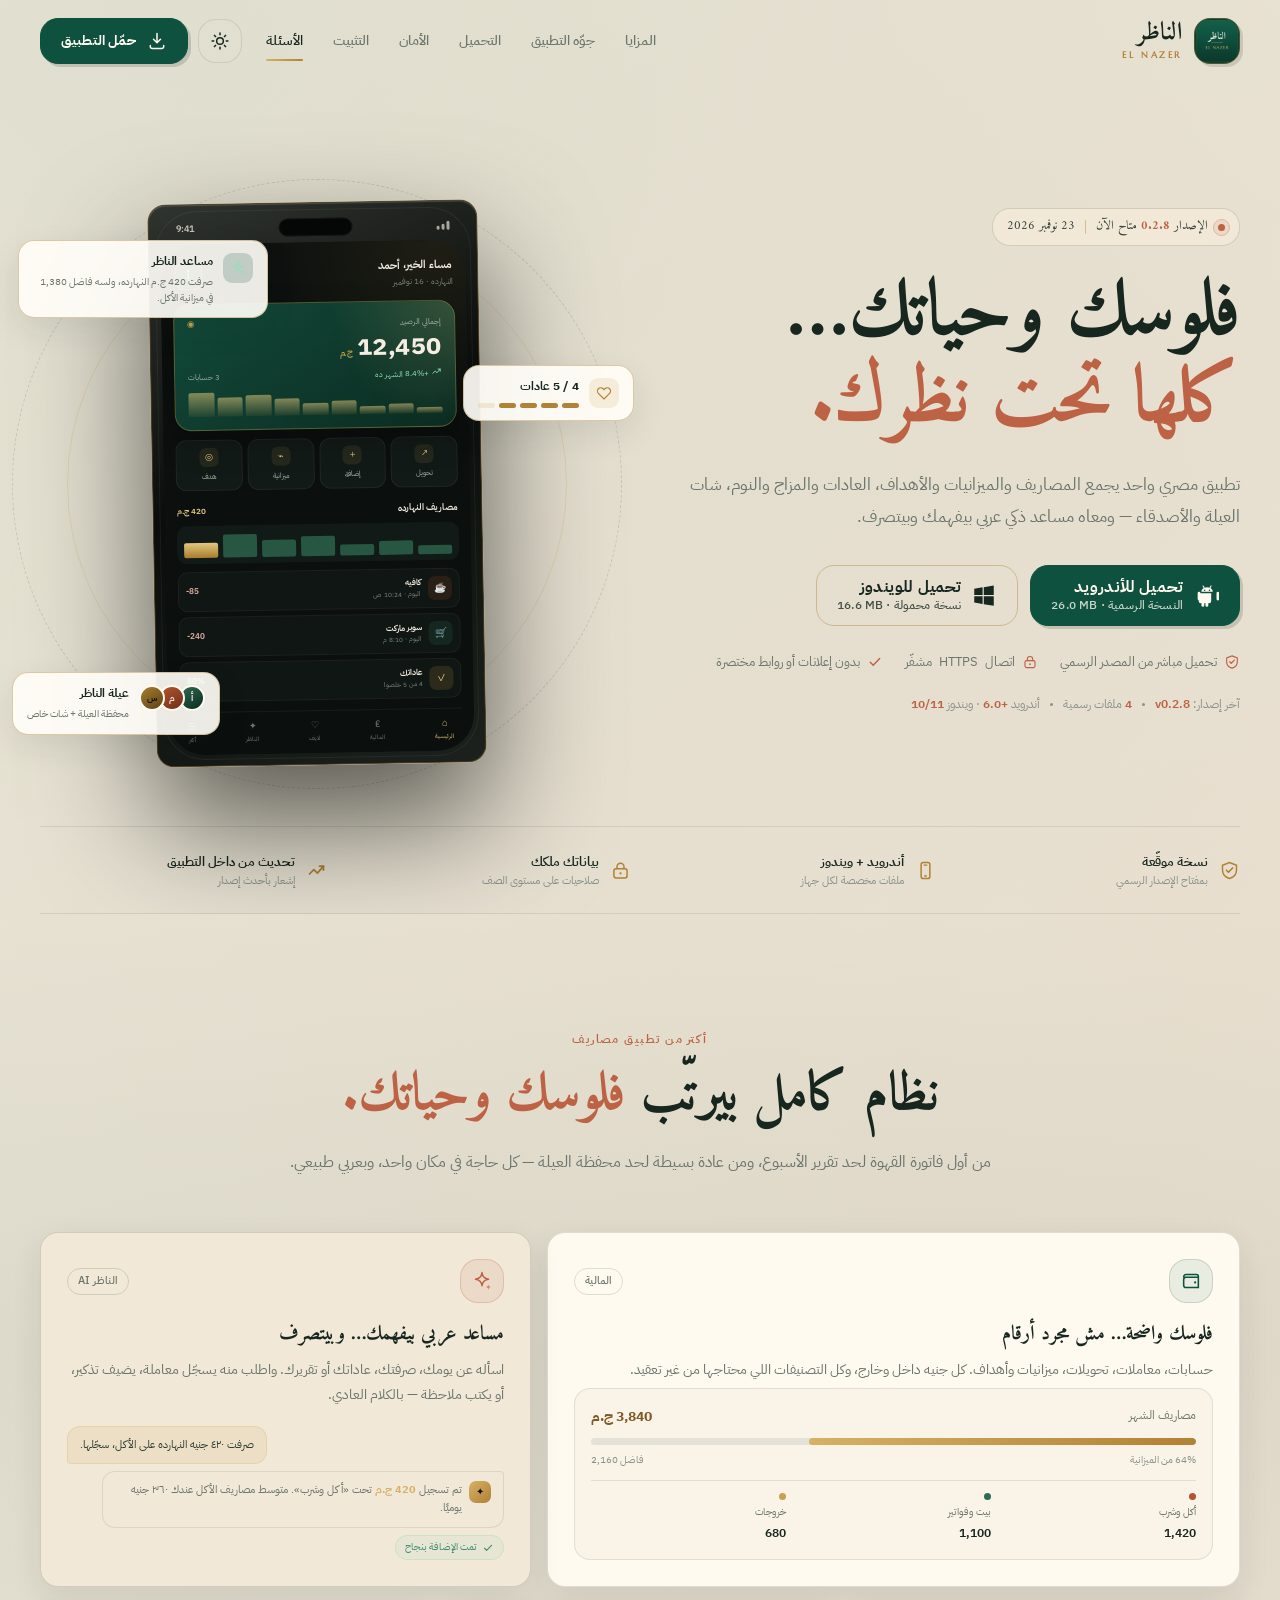
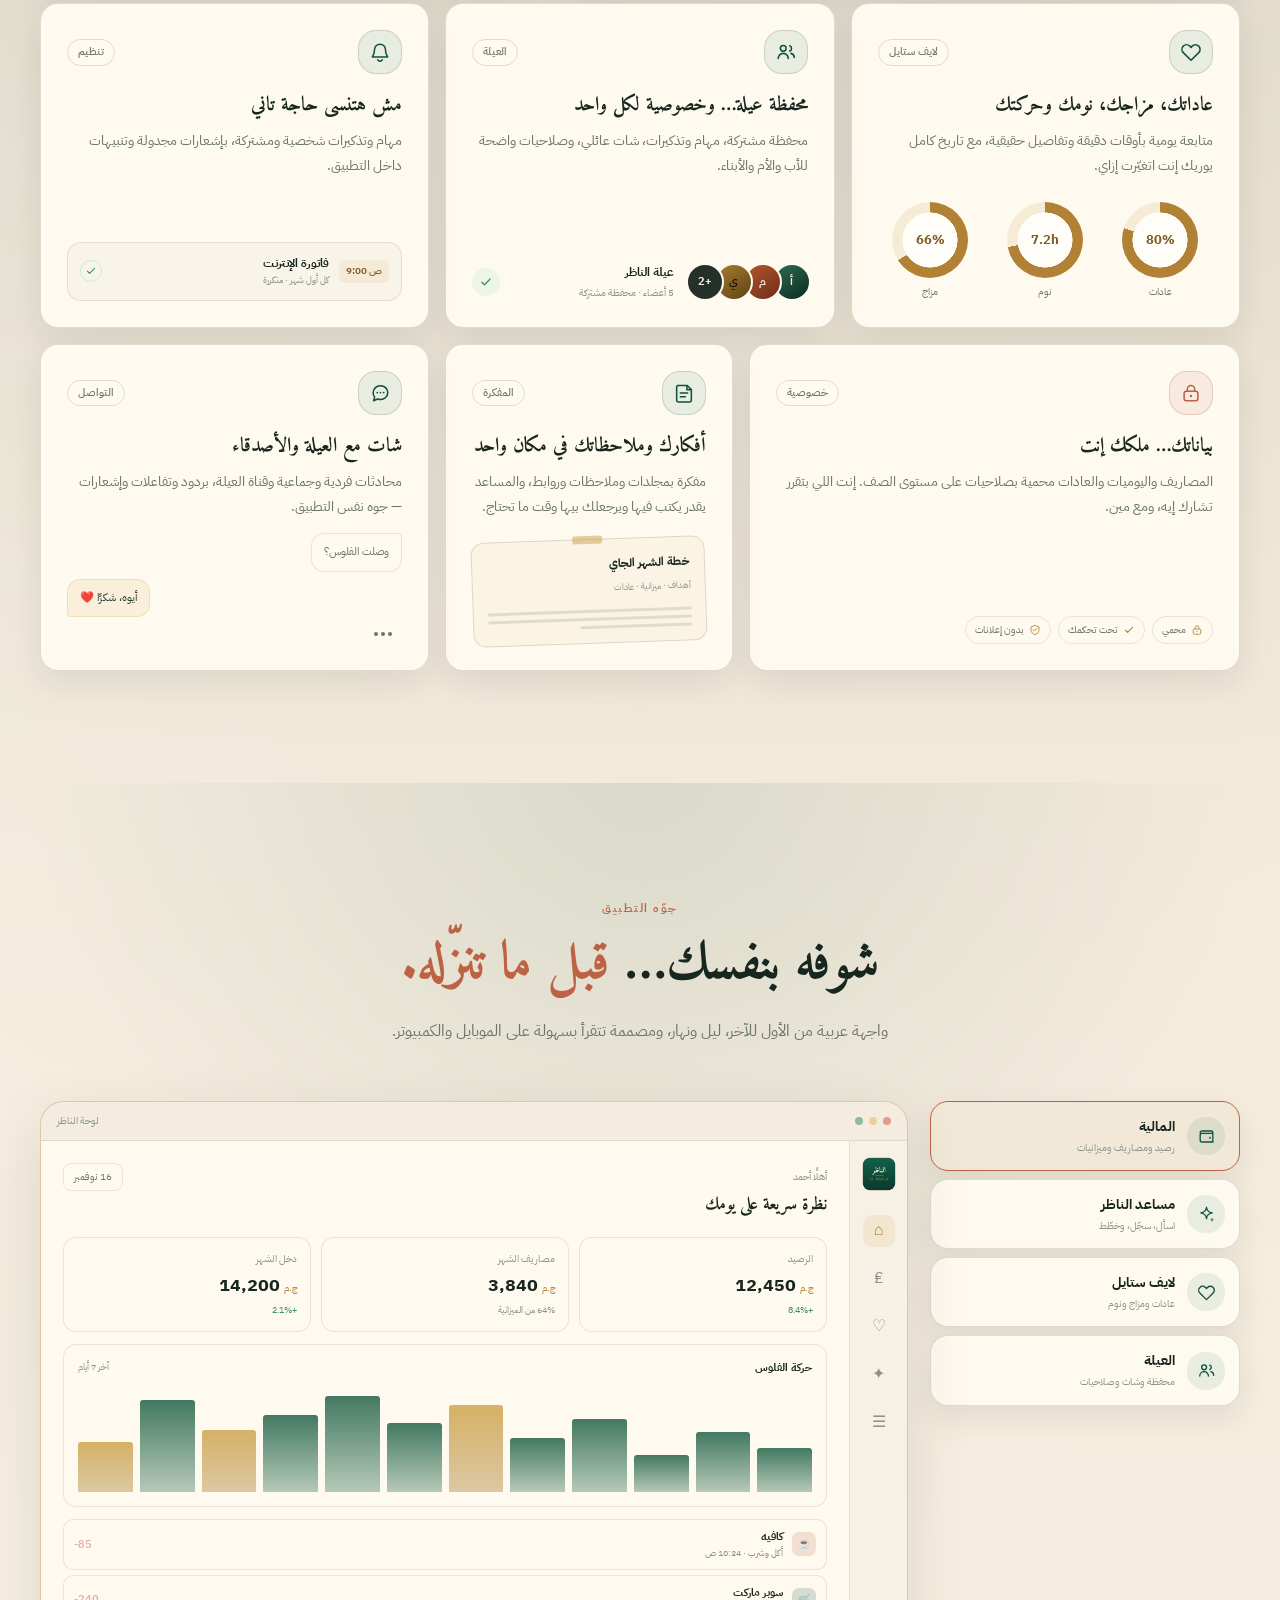
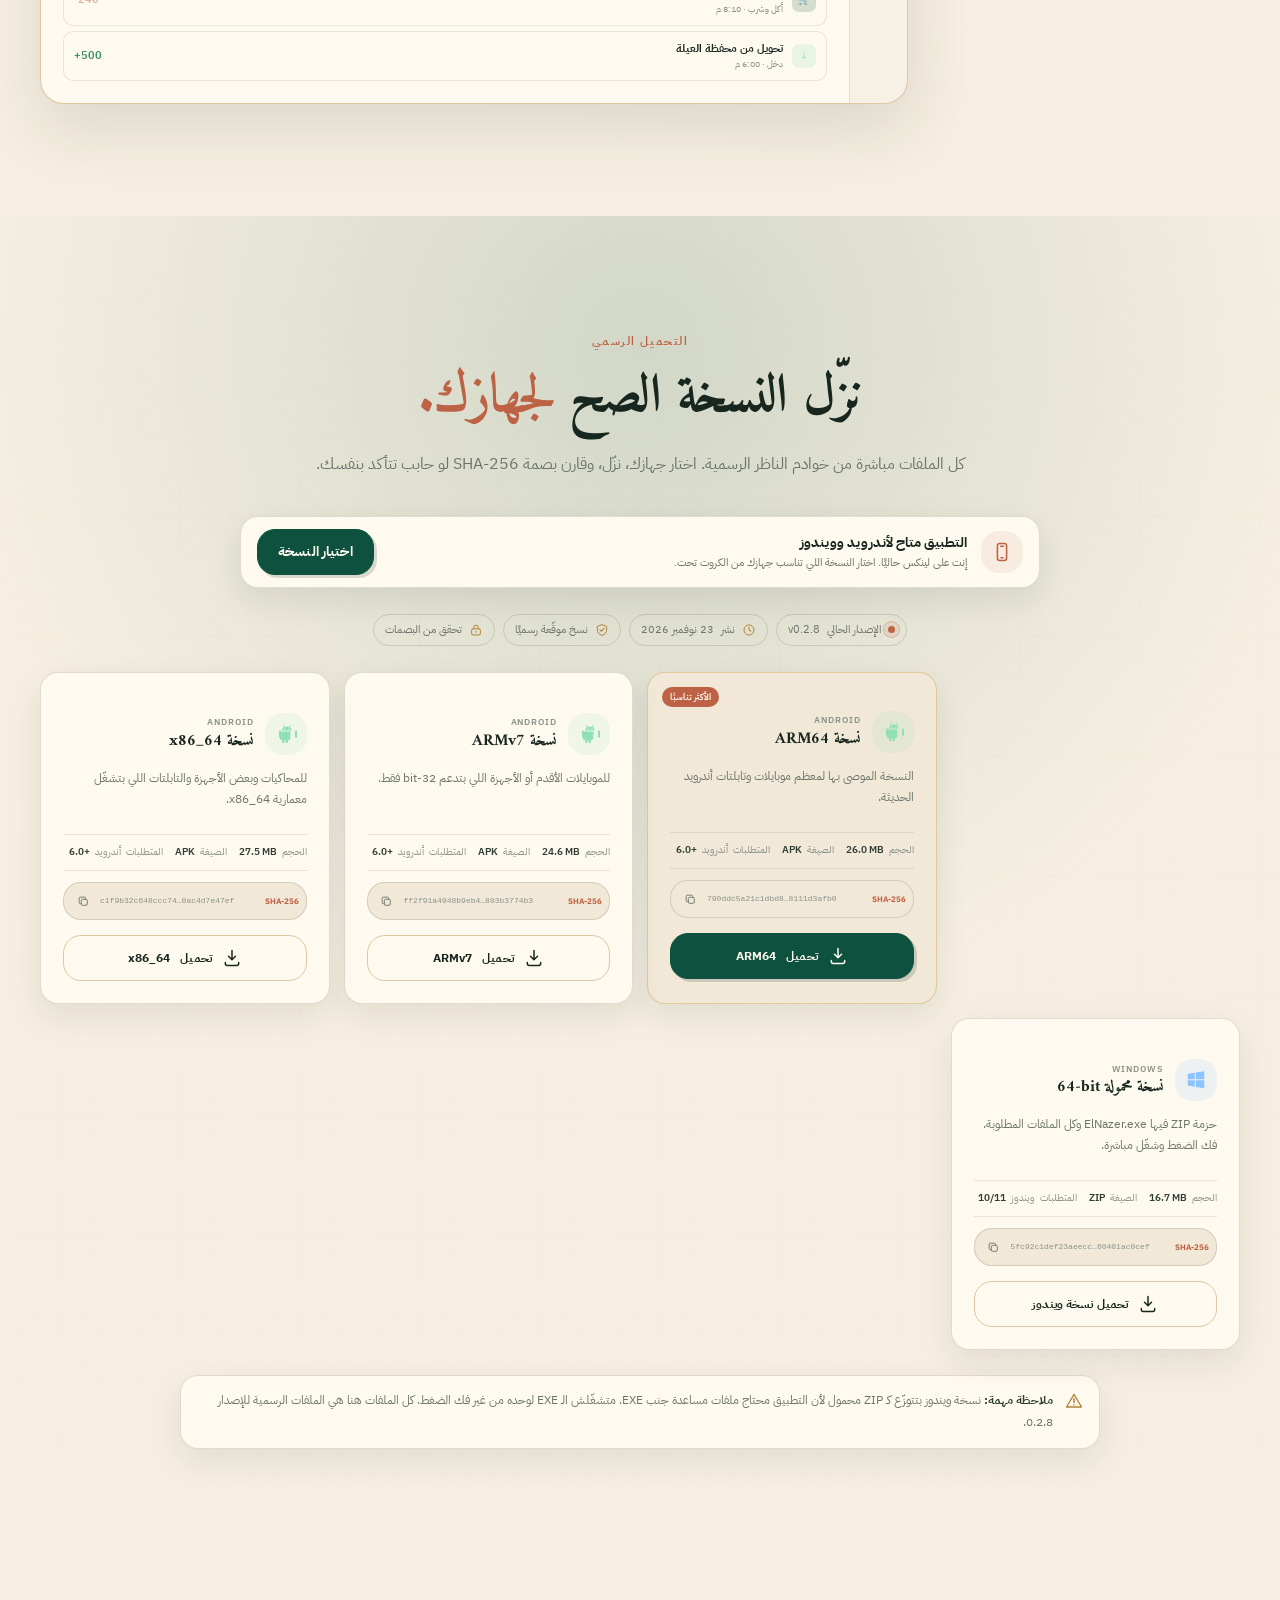
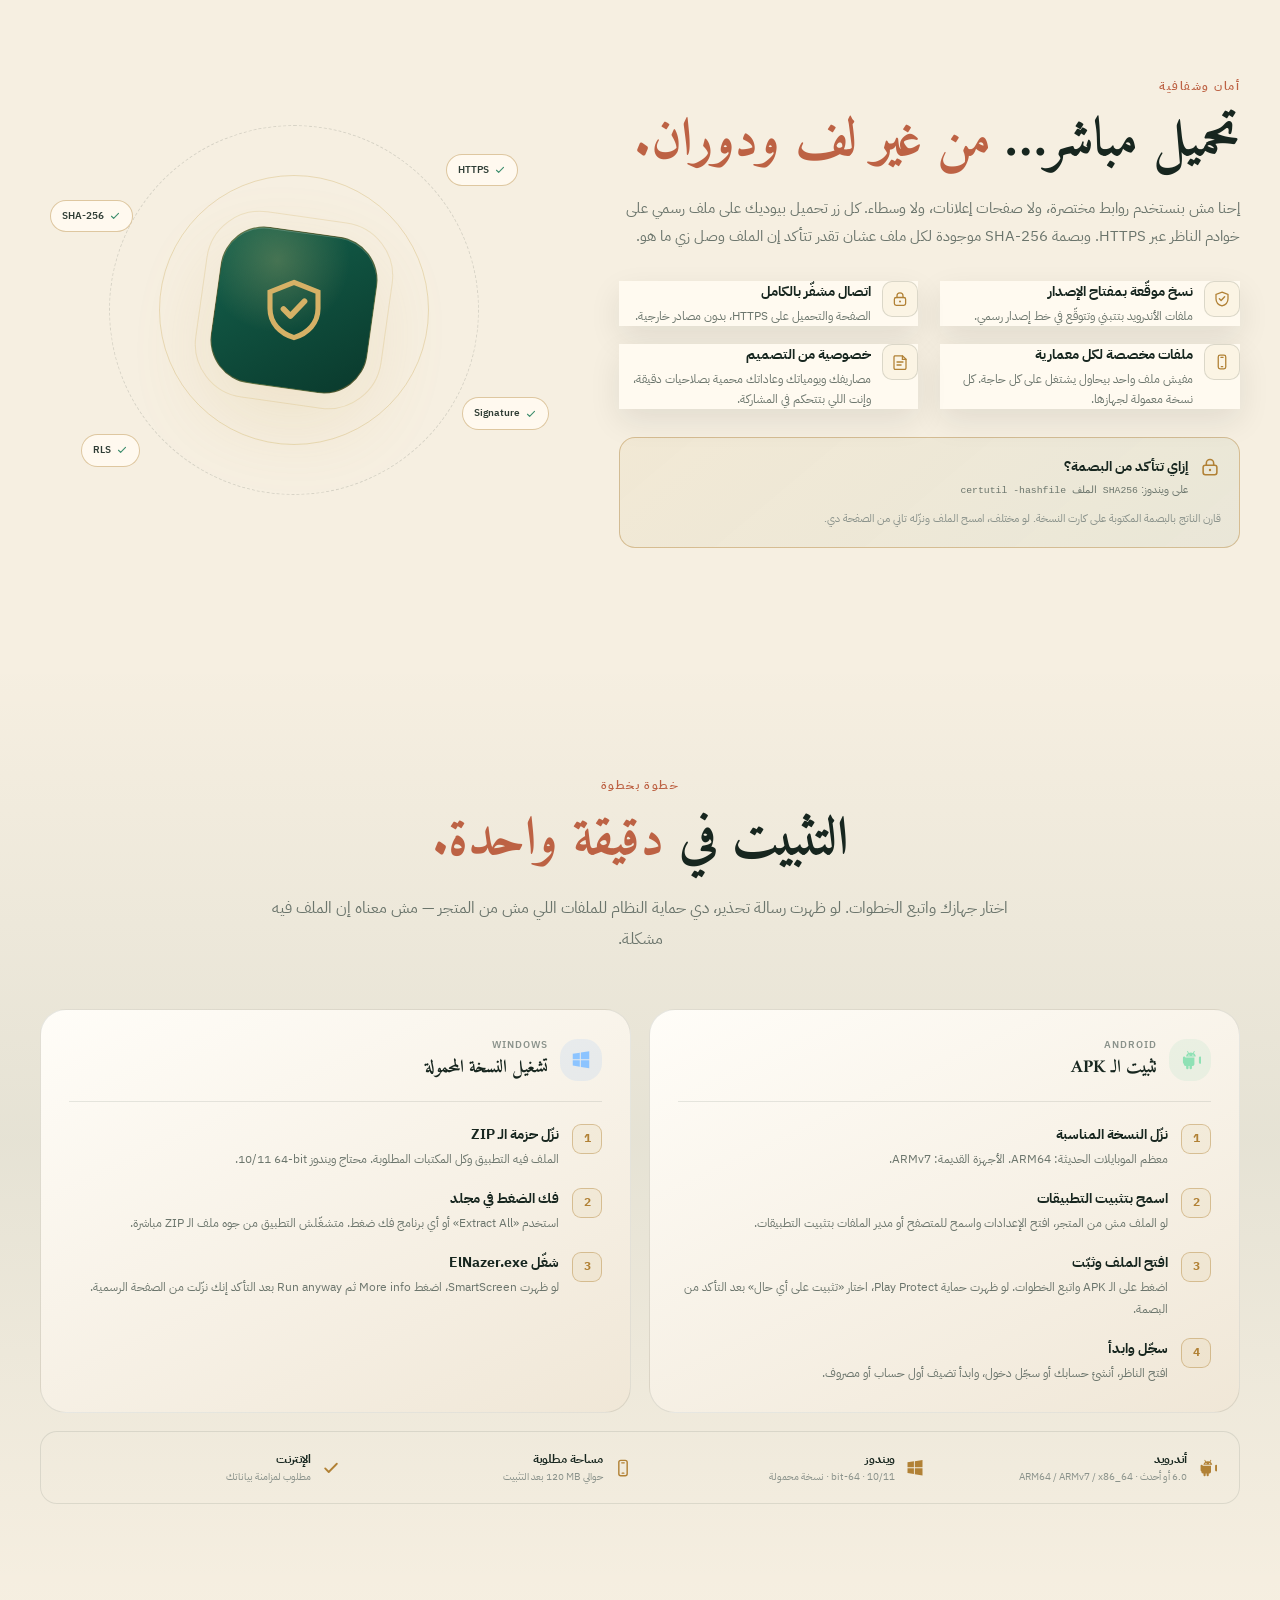
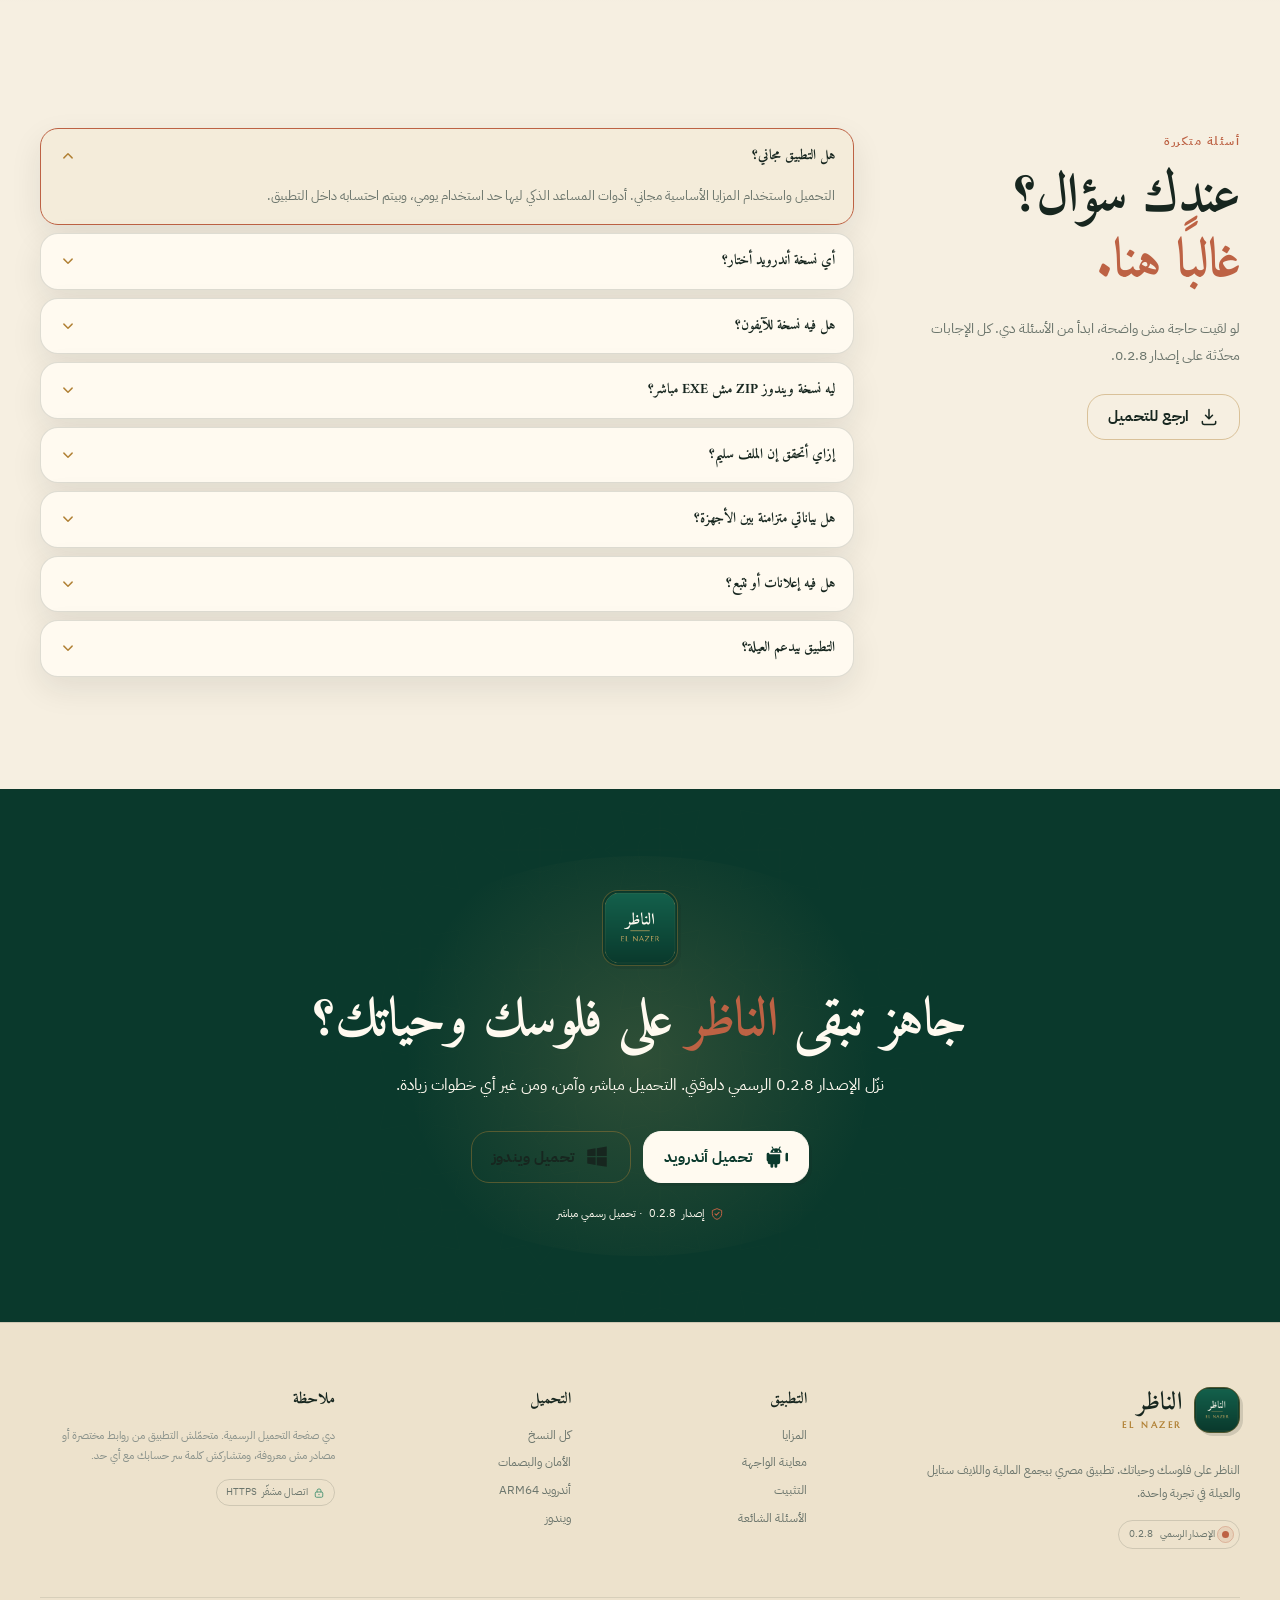
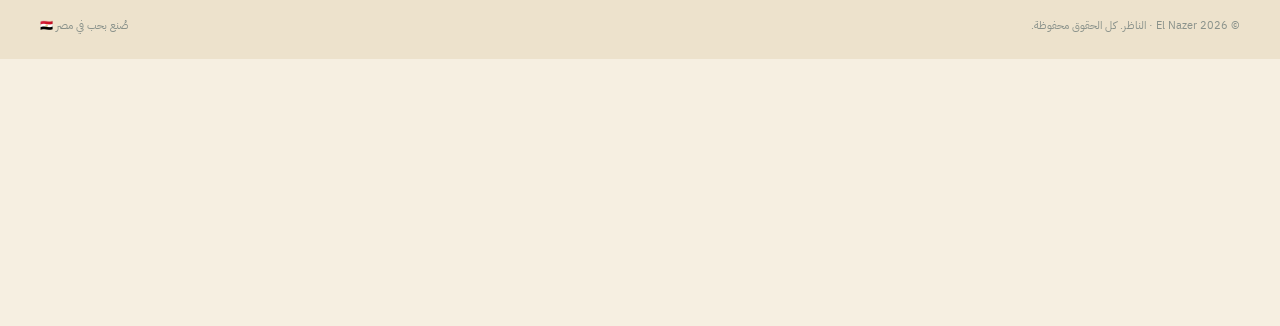
==== commit c0771f1a: "deploy: sync published release v0.2.8" ====
--- a/index.html
+++ b/index.html
@@ -3,8 +3,8 @@
 <head>
   <meta charset="utf-8">
   <meta name="viewport" content="width=device-width, initial-scale=1, viewport-fit=cover">
-  <title>تحميل تطبيق الناظر | El Nazer 0.2.7 — أندرويد وويندوز</title>
-  <meta name="description" content="حمّل تطبيق الناظر 0.2.7 الرسمي. تطبيق مصري للمصاريف والميزانيات والعادات والشات العائلي مع مساعد ذكي عربي. تحميل مباشر وآمن لأندرويد (ARM64 وARMv7 وx86_64) وويندوز.">
+  <title>تحميل تطبيق الناظر | El Nazer 0.2.8 — أندرويد وويندوز</title>
+  <meta name="description" content="حمّل تطبيق الناظر 0.2.8 الرسمي. تطبيق مصري للمصاريف والميزانيات والعادات والشات العائلي مع مساعد ذكي عربي. تحميل مباشر وآمن لأندرويد (ARM64 وARMv7 وx86_64) وويندوز.">
   <meta name="theme-color" content="#F6EFE1">
   <meta name="color-scheme" content="light dark">
   <meta name="referrer" content="strict-origin-when-cross-origin">
@@ -12,11 +12,11 @@
   <meta property="og:type" content="website">
   <meta property="og:locale" content="ar_EG">
   <meta property="og:site_name" content="El Nazer — الناظر">
-  <meta property="og:title" content="الناظر 0.2.7 — فلوسك وحياتك تحت نظرك">
+  <meta property="og:title" content="الناظر 0.2.8 — فلوسك وحياتك تحت نظرك">
   <meta property="og:description" content="تحميل رسمي ومباشر لتطبيق الناظر لأندرويد وويندوز. مصاريف، ميزانيات، عادات، عيلة، ومساعد ذكي عربي.">
   <meta property="og:image" content="./assets/brand/app_icon.png">
   <meta name="twitter:card" content="summary_large_image">
-  <meta name="twitter:title" content="تحميل تطبيق الناظر 0.2.7">
+  <meta name="twitter:title" content="تحميل تطبيق الناظر 0.2.8">
   <meta name="twitter:description" content="مصاريفك، عاداتك، عيلتك، ومساعدك الذكي في تطبيق واحد. تحميل مباشر لأندرويد وويندوز.">
   <meta name="twitter:image" content="./assets/brand/app_icon.png">
   <link rel="icon" href="./assets/brand/app_icon.png" type="image/png">
@@ -113,7 +113,7 @@
         <div class="hero-copy">
           <div class="release-pill">
             <span class="pulse-dot" aria-hidden="true"></span>
-            <span>الإصدار <bdi>0.2.7</bdi> متاح الآن</span>
+            <span>الإصدار <bdi>0.2.8</bdi> متاح الآن</span>
             <span class="pill-separator" aria-hidden="true"></span>
             <span>23 نوفمبر 2026</span>
           </div>
@@ -135,7 +135,7 @@
             <span><svg aria-hidden="true"><use href="#i-check"/></svg> بدون إعلانات أو روابط مختصرة</span>
           </div>
           <div class="hero-version">
-            <span>آخر إصدار: <bdi>v0.2.7</bdi></span>
+            <span>آخر إصدار: <bdi>v0.2.8</bdi></span>
             <span class="dot" aria-hidden="true"></span>
             <span><bdi>4</bdi> ملفات رسمية</span>
             <span class="dot" aria-hidden="true"></span>
@@ -483,7 +483,7 @@
         </div>
 
         <div class="download-meta reveal">
-          <span class="meta-chip"><span class="pulse-dot" aria-hidden="true"></span> الإصدار الحالي <bdi>v0.2.7</bdi></span>
+          <span class="meta-chip"><span class="pulse-dot" aria-hidden="true"></span> الإصدار الحالي <bdi>v0.2.8</bdi></span>
           <span class="meta-chip"><svg aria-hidden="true"><use href="#i-clock"/></svg> نشر <bdi>23 نوفمبر 2026</bdi></span>
           <span class="meta-chip"><svg aria-hidden="true"><use href="#i-shield"/></svg> نسخ موقّعة رسميًا</span>
           <button class="meta-chip meta-button" id="verifyJump" type="button"><svg aria-hidden="true"><use href="#i-lock"/></svg> تحقق من البصمات</button>
@@ -493,7 +493,7 @@
           <meta itemprop="name" content="El Nazer — الناظر">
           <meta itemprop="operatingSystem" content="Android, Windows">
           <meta itemprop="applicationCategory" content="FinanceApplication">
-          <meta itemprop="softwareVersion" content="0.2.7">
+          <meta itemprop="softwareVersion" content="0.2.8">
           <div itemprop="offers" itemscope itemtype="https://schema.org/Offer"><meta itemprop="price" content="0"><meta itemprop="priceCurrency" content="EGP"></div>
 
           <article class="download-card recommended reveal" data-platform="android" data-arch="arm64">
@@ -510,8 +510,8 @@
             </ul>
             <div class="hash-box">
               <span>SHA-256</span>
-              <code data-hash="b2f508835a4a2c1d28a8099c5edccbc63bd8e248bf8d5690d57290ca49380481">b2f508835a4a2c1d…ca49380481</code>
-              <button class="copy-button" type="button" data-copy="b2f508835a4a2c1d28a8099c5edccbc63bd8e248bf8d5690d57290ca49380481" aria-label="نسخ بصمة ARM64"><svg aria-hidden="true"><use href="#i-copy"/></svg></button>
+              <code data-hash="790ddc5a21c1dbd8414233ab6fdd3c7c7e8e49e08196532cc834698111d3afb0">790ddc5a21c1dbd8…8111d3afb0</code>
+              <button class="copy-button" type="button" data-copy="790ddc5a21c1dbd8414233ab6fdd3c7c7e8e49e08196532cc834698111d3afb0" aria-label="نسخ بصمة ARM64"><svg aria-hidden="true"><use href="#i-copy"/></svg></button>
             </div>
             <a class="button button-primary button-block" href="https://jqbkdyzlqjifqpcjaegp.supabase.co/storage/v1/object/public/downloads/elnazer-latest-arm64.apk" data-download="arm64" rel="noopener">
               <svg aria-hidden="true"><use href="#i-download"/></svg> تحميل <bdi>ARM64</bdi>
@@ -525,14 +525,14 @@
             </div>
             <p>للموبايلات الأقدم أو الأجهزة اللي بتدعم 32-bit فقط.</p>
             <ul class="file-facts">
-              <li><span>الحجم</span><bdi>24.5 MB</bdi></li>
+              <li><span>الحجم</span><bdi>24.6 MB</bdi></li>
               <li><span>الصيغة</span><bdi>APK</bdi></li>
               <li><span>المتطلبات</span>أندرويد <bdi>6.0+</bdi></li>
             </ul>
             <div class="hash-box">
               <span>SHA-256</span>
-              <code data-hash="7cb280ceab6f7c37fc0da20004fc59cec85512419f1533ca23f31c1fcf13d10f">7cb280ceab6f7c37…1fcf13d10f</code>
-              <button class="copy-button" type="button" data-copy="7cb280ceab6f7c37fc0da20004fc59cec85512419f1533ca23f31c1fcf13d10f" aria-label="نسخ بصمة ARMv7"><svg aria-hidden="true"><use href="#i-copy"/></svg></button>
+              <code data-hash="ff2f91a4048b9eb416e78998b6498799c0d28447fd4925e887cf4d803b3774b3">ff2f91a4048b9eb4…803b3774b3</code>
+              <button class="copy-button" type="button" data-copy="ff2f91a4048b9eb416e78998b6498799c0d28447fd4925e887cf4d803b3774b3" aria-label="نسخ بصمة ARMv7"><svg aria-hidden="true"><use href="#i-copy"/></svg></button>
             </div>
             <a class="button button-outline button-block" href="https://jqbkdyzlqjifqpcjaegp.supabase.co/storage/v1/object/public/downloads/elnazer-latest-armv7.apk" data-download="armv7" rel="noopener">
               <svg aria-hidden="true"><use href="#i-download"/></svg> تحميل <bdi>ARMv7</bdi>
@@ -552,8 +552,8 @@
             </ul>
             <div class="hash-box">
               <span>SHA-256</span>
-              <code data-hash="76ba839a2cdcbbfad21a30dc9deea028683671243a97b90f776c6bfdc21f367c">c1f9b32c648ccc74…0ac4d7e47ef</code>
-              <button class="copy-button" type="button" data-copy="76ba839a2cdcbbfad21a30dc9deea028683671243a97b90f776c6bfdc21f367c" aria-label="نسخ بصمة x86_64"><svg aria-hidden="true"><use href="#i-copy"/></svg></button>
+              <code data-hash="992427878a789e3f01fa0004c560ae96f6931d4789693d7656d4ecc86872756e">c1f9b32c648ccc74…0ac4d7e47ef</code>
+              <button class="copy-button" type="button" data-copy="992427878a789e3f01fa0004c560ae96f6931d4789693d7656d4ecc86872756e" aria-label="نسخ بصمة x86_64"><svg aria-hidden="true"><use href="#i-copy"/></svg></button>
             </div>
             <a class="button button-outline button-block" href="https://jqbkdyzlqjifqpcjaegp.supabase.co/storage/v1/object/public/downloads/elnazer-latest-x86_64.apk" data-download="x86_64" rel="noopener">
               <svg aria-hidden="true"><use href="#i-download"/></svg> تحميل <bdi>x86_64</bdi>
@@ -573,8 +573,8 @@
             </ul>
             <div class="hash-box">
               <span>SHA-256</span>
-              <code data-hash="025dc9f33078f6258cc1c05924d46f6f254c863473e27e34e21f74e119ba4850">5fc92c1def23aeecc…60401ac0cef</code>
-              <button class="copy-button" type="button" data-copy="025dc9f33078f6258cc1c05924d46f6f254c863473e27e34e21f74e119ba4850" aria-label="نسخ بصمة Windows"><svg aria-hidden="true"><use href="#i-copy"/></svg></button>
+              <code data-hash="486c14f8b95f44355c7332673220b0977086424951730f1f9ec3ae590544db5d">5fc92c1def23aeecc…60401ac0cef</code>
+              <button class="copy-button" type="button" data-copy="486c14f8b95f44355c7332673220b0977086424951730f1f9ec3ae590544db5d" aria-label="نسخ بصمة Windows"><svg aria-hidden="true"><use href="#i-copy"/></svg></button>
             </div>
             <a class="button button-outline button-block" href="https://jqbkdyzlqjifqpcjaegp.supabase.co/storage/v1/object/public/downloads/elnazer-latest-windows.zip" data-download="windows" rel="noopener">
               <svg aria-hidden="true"><use href="#i-download"/></svg> تحميل نسخة ويندوز
@@ -584,7 +584,7 @@
 
         <div class="download-note reveal">
           <svg aria-hidden="true"><use href="#i-alert"/></svg>
-          <p><b>ملاحظة مهمة:</b> نسخة ويندوز بتتوزّع كـ <bdi>ZIP</bdi> محمول لأن التطبيق محتاج ملفات مساعدة جنب <bdi>EXE</bdi>. متشغّلش الـ <bdi>EXE</bdi> لوحده من غير فك الضغط. كل الملفات هنا هي الملفات الرسمية للإصدار <bdi>0.2.7</bdi>.</p>
+          <p><b>ملاحظة مهمة:</b> نسخة ويندوز بتتوزّع كـ <bdi>ZIP</bdi> محمول لأن التطبيق محتاج ملفات مساعدة جنب <bdi>EXE</bdi>. متشغّلش الـ <bdi>EXE</bdi> لوحده من غير فك الضغط. كل الملفات هنا هي الملفات الرسمية للإصدار <bdi>0.2.8</bdi>.</p>
         </div>
       </div>
     </section>
@@ -661,7 +661,7 @@
         <div class="faq-intro reveal">
           <span class="eyebrow">أسئلة متكررة</span>
           <h2>عندك سؤال؟<br><span class="gradient-text">غالبًا هنا.</span></h2>
-          <p>لو لقيت حاجة مش واضحة، ابدأ من الأسئلة دي. كل الإجابات محدّثة على إصدار <bdi>0.2.7</bdi>.</p>
+          <p>لو لقيت حاجة مش واضحة، ابدأ من الأسئلة دي. كل الإجابات محدّثة على إصدار <bdi>0.2.8</bdi>.</p>
           <a class="button button-outline" href="#download"><svg aria-hidden="true"><use href="#i-download"/></svg> ارجع للتحميل</a>
         </div>
         <div class="faq-list reveal">
@@ -675,7 +675,7 @@
           </details>
           <details class="faq-item">
             <summary><span>هل فيه نسخة للآيفون؟</span><svg aria-hidden="true"><use href="#i-chevron"/></svg></summary>
-            <div class="faq-answer"><p>حاليًا التطبيق متاح لأندرويد وويندوز. مفيش نسخة رسمية لـ <bdi>iOS</bdi> في إصدار <bdi>0.2.7</bdi>.</p></div>
+            <div class="faq-answer"><p>حاليًا التطبيق متاح لأندرويد وويندوز. مفيش نسخة رسمية لـ <bdi>iOS</bdi> في إصدار <bdi>0.2.8</bdi>.</p></div>
           </details>
           <details class="faq-item">
             <summary><span>ليه نسخة ويندوز ZIP مش EXE مباشر؟</span><svg aria-hidden="true"><use href="#i-chevron"/></svg></summary>
@@ -706,12 +706,12 @@
       <div class="container final-cta-inner reveal">
         <img src="./assets/brand/app_icon.png" width="76" height="76" alt="" class="final-mark">
         <h2>جاهز تبقى <span class="gradient-text">الناظر</span> على فلوسك وحياتك؟</h2>
-        <p>نزّل الإصدار <bdi>0.2.7</bdi> الرسمي دلوقتي. التحميل مباشر، وآمن، ومن غير أي خطوات زيادة.</p>
+        <p>نزّل الإصدار <bdi>0.2.8</bdi> الرسمي دلوقتي. التحميل مباشر، وآمن، ومن غير أي خطوات زيادة.</p>
         <div class="final-actions">
           <a class="button button-primary button-large" href="https://jqbkdyzlqjifqpcjaegp.supabase.co/storage/v1/object/public/downloads/elnazer-latest-arm64.apk" data-download="arm64" rel="noopener"><svg aria-hidden="true"><use href="#i-android"/></svg> تحميل أندرويد</a>
           <a class="button button-ghost button-large" href="https://jqbkdyzlqjifqpcjaegp.supabase.co/storage/v1/object/public/downloads/elnazer-latest-windows.zip" data-download="windows" rel="noopener"><svg aria-hidden="true"><use href="#i-windows"/></svg> تحميل ويندوز</a>
         </div>
-        <span class="final-note"><svg aria-hidden="true"><use href="#i-shield"/></svg> إصدار <bdi>0.2.7</bdi> · تحميل رسمي مباشر</span>
+        <span class="final-note"><svg aria-hidden="true"><use href="#i-shield"/></svg> إصدار <bdi>0.2.8</bdi> · تحميل رسمي مباشر</span>
       </div>
     </section>
   </main>
@@ -724,7 +724,7 @@
           <span class="brand-copy"><strong>الناظر</strong><small>EL NAZER</small></span>
         </a>
         <p>الناظر على فلوسك وحياتك. تطبيق مصري بيجمع المالية واللايف ستايل والعيلة في تجربة واحدة.</p>
-        <span class="footer-version"><span class="pulse-dot" aria-hidden="true"></span> الإصدار الرسمي <bdi>0.2.7</bdi></span>
+        <span class="footer-version"><span class="pulse-dot" aria-hidden="true"></span> الإصدار الرسمي <bdi>0.2.8</bdi></span>
       </div>
       <div class="footer-links">
         <h3>التطبيق</h3>
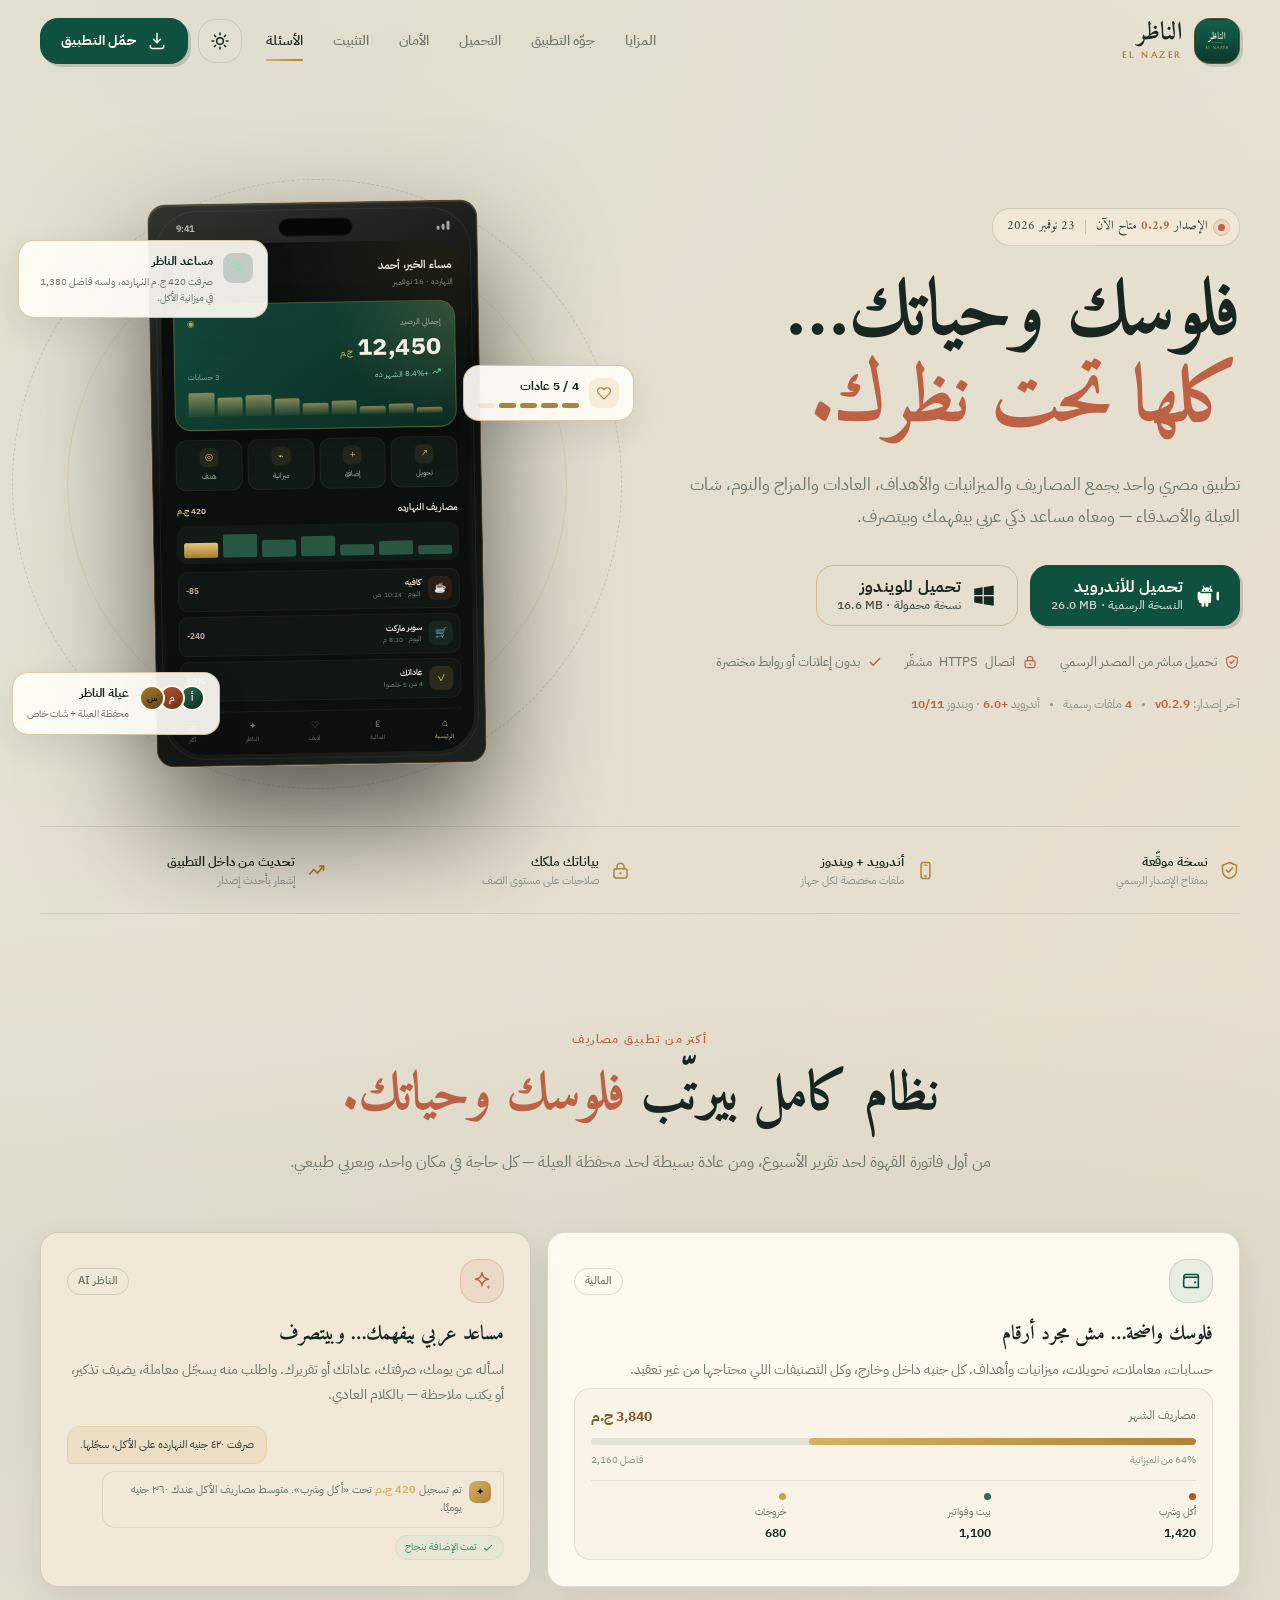
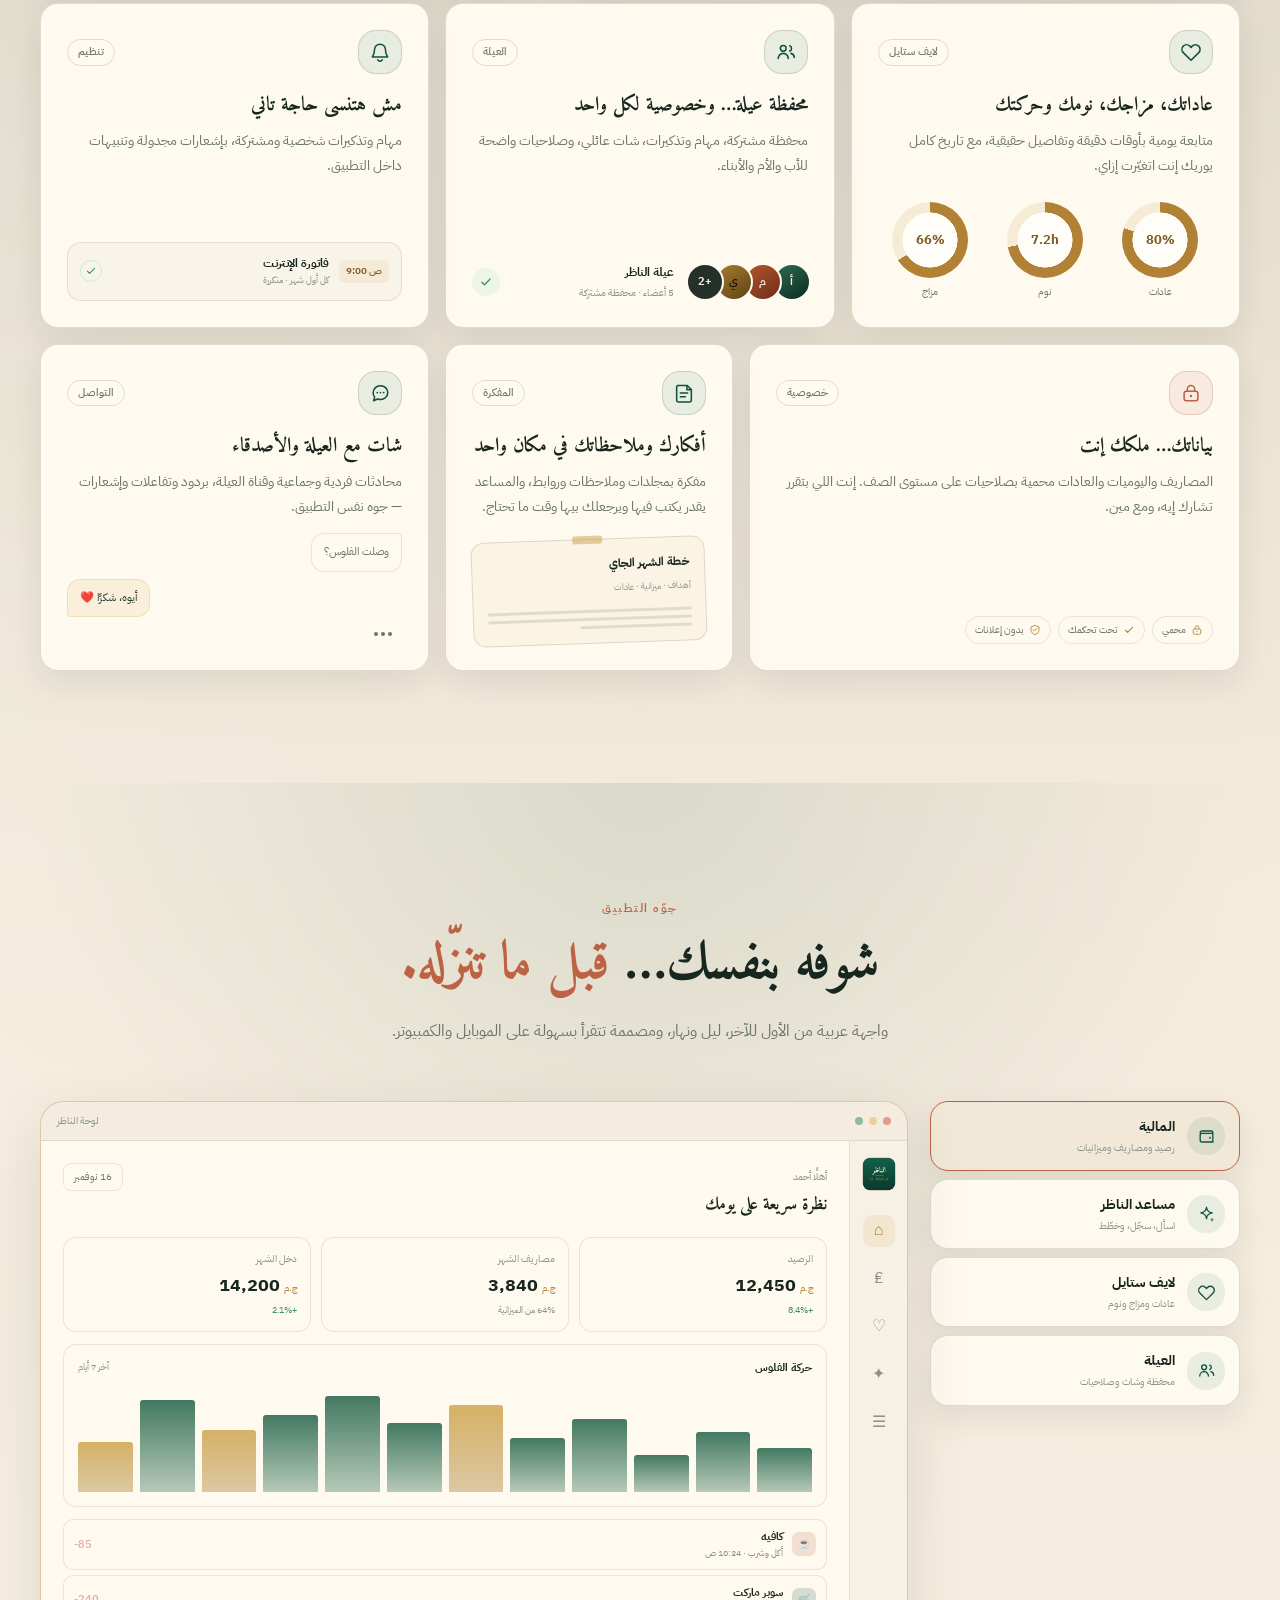
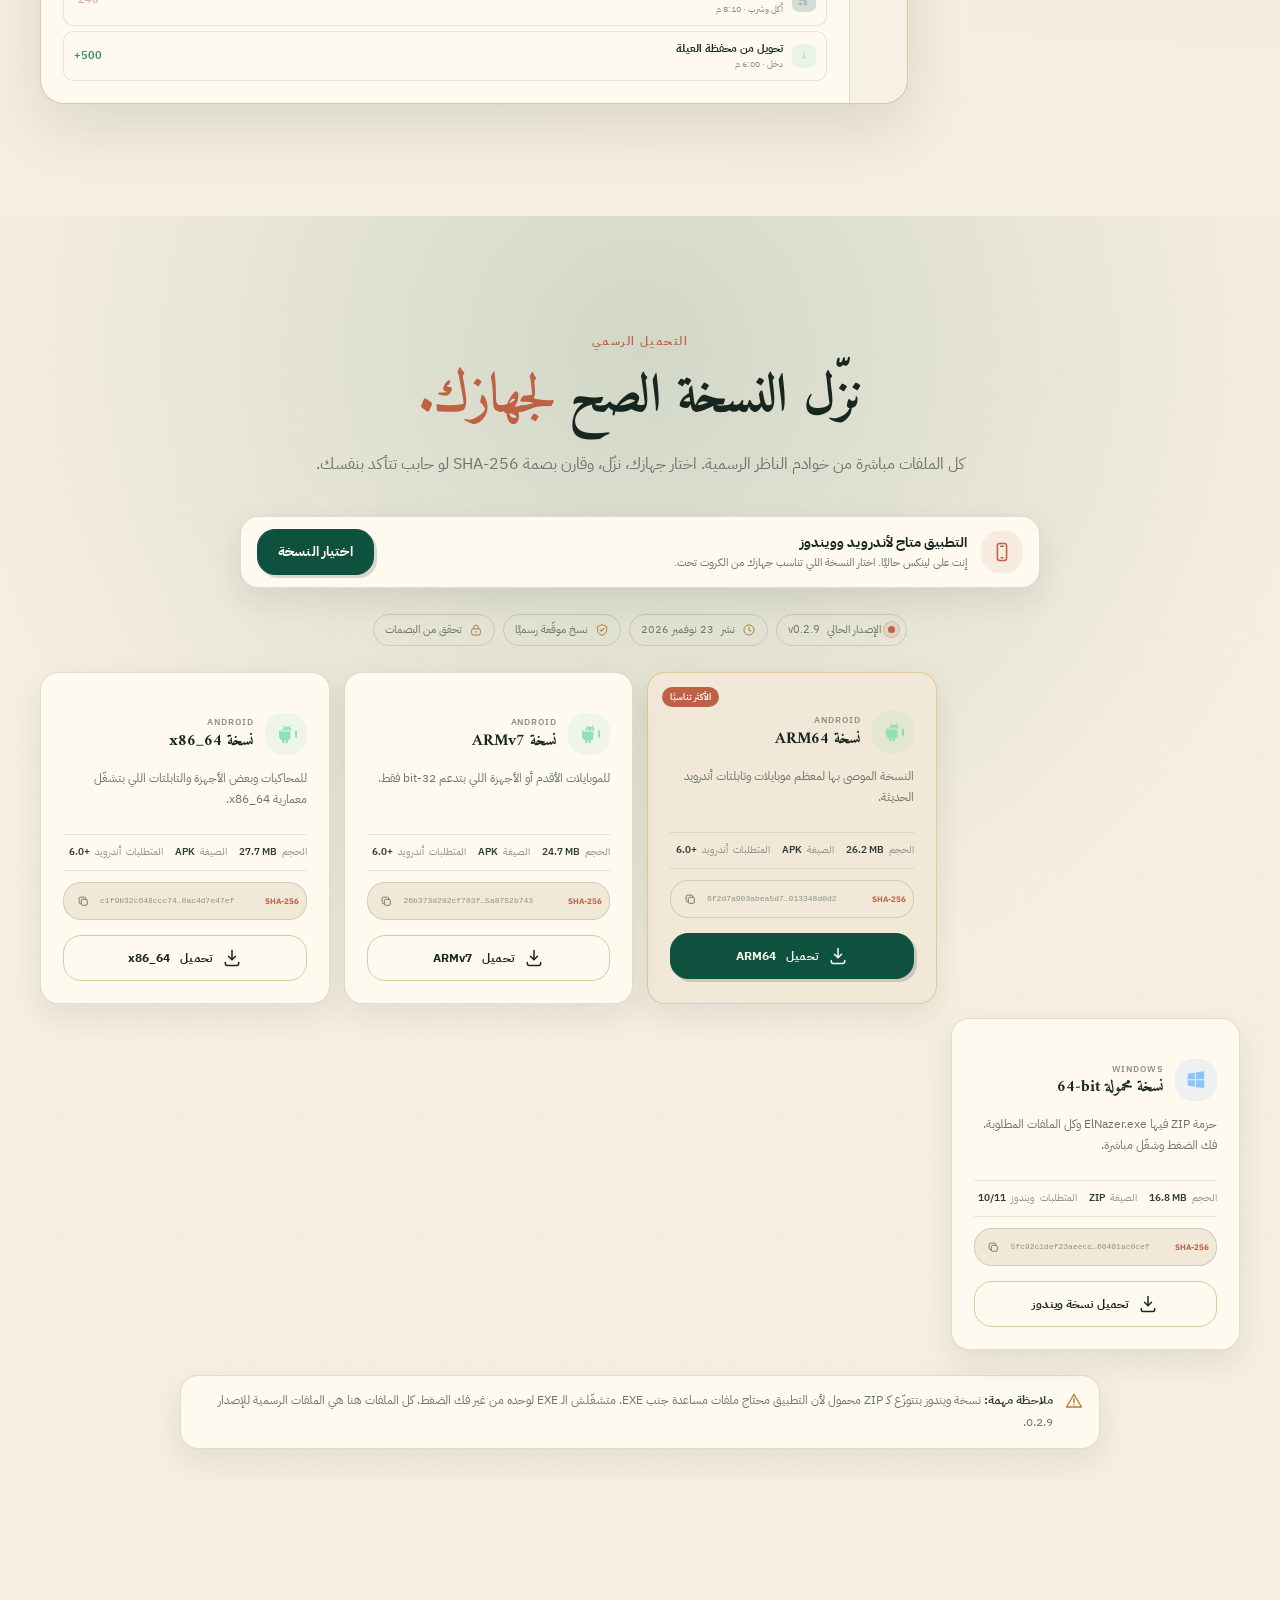
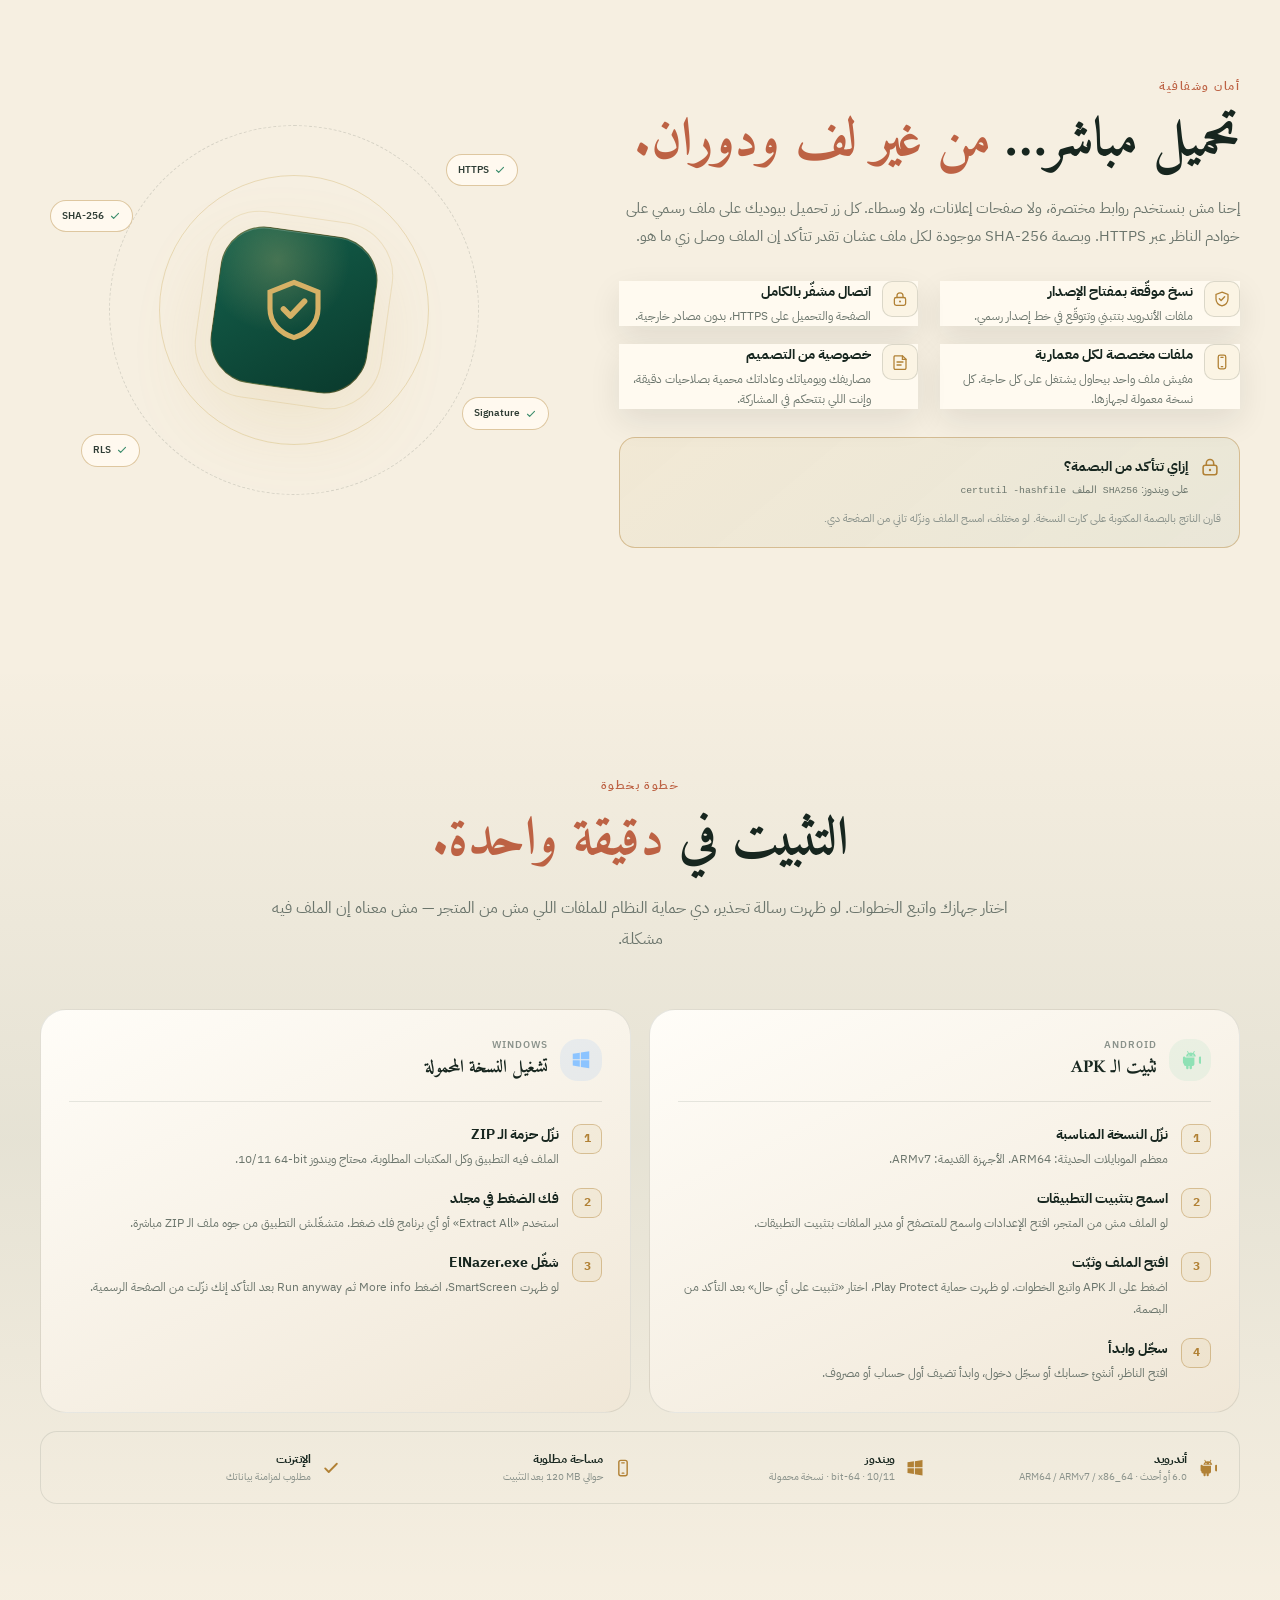
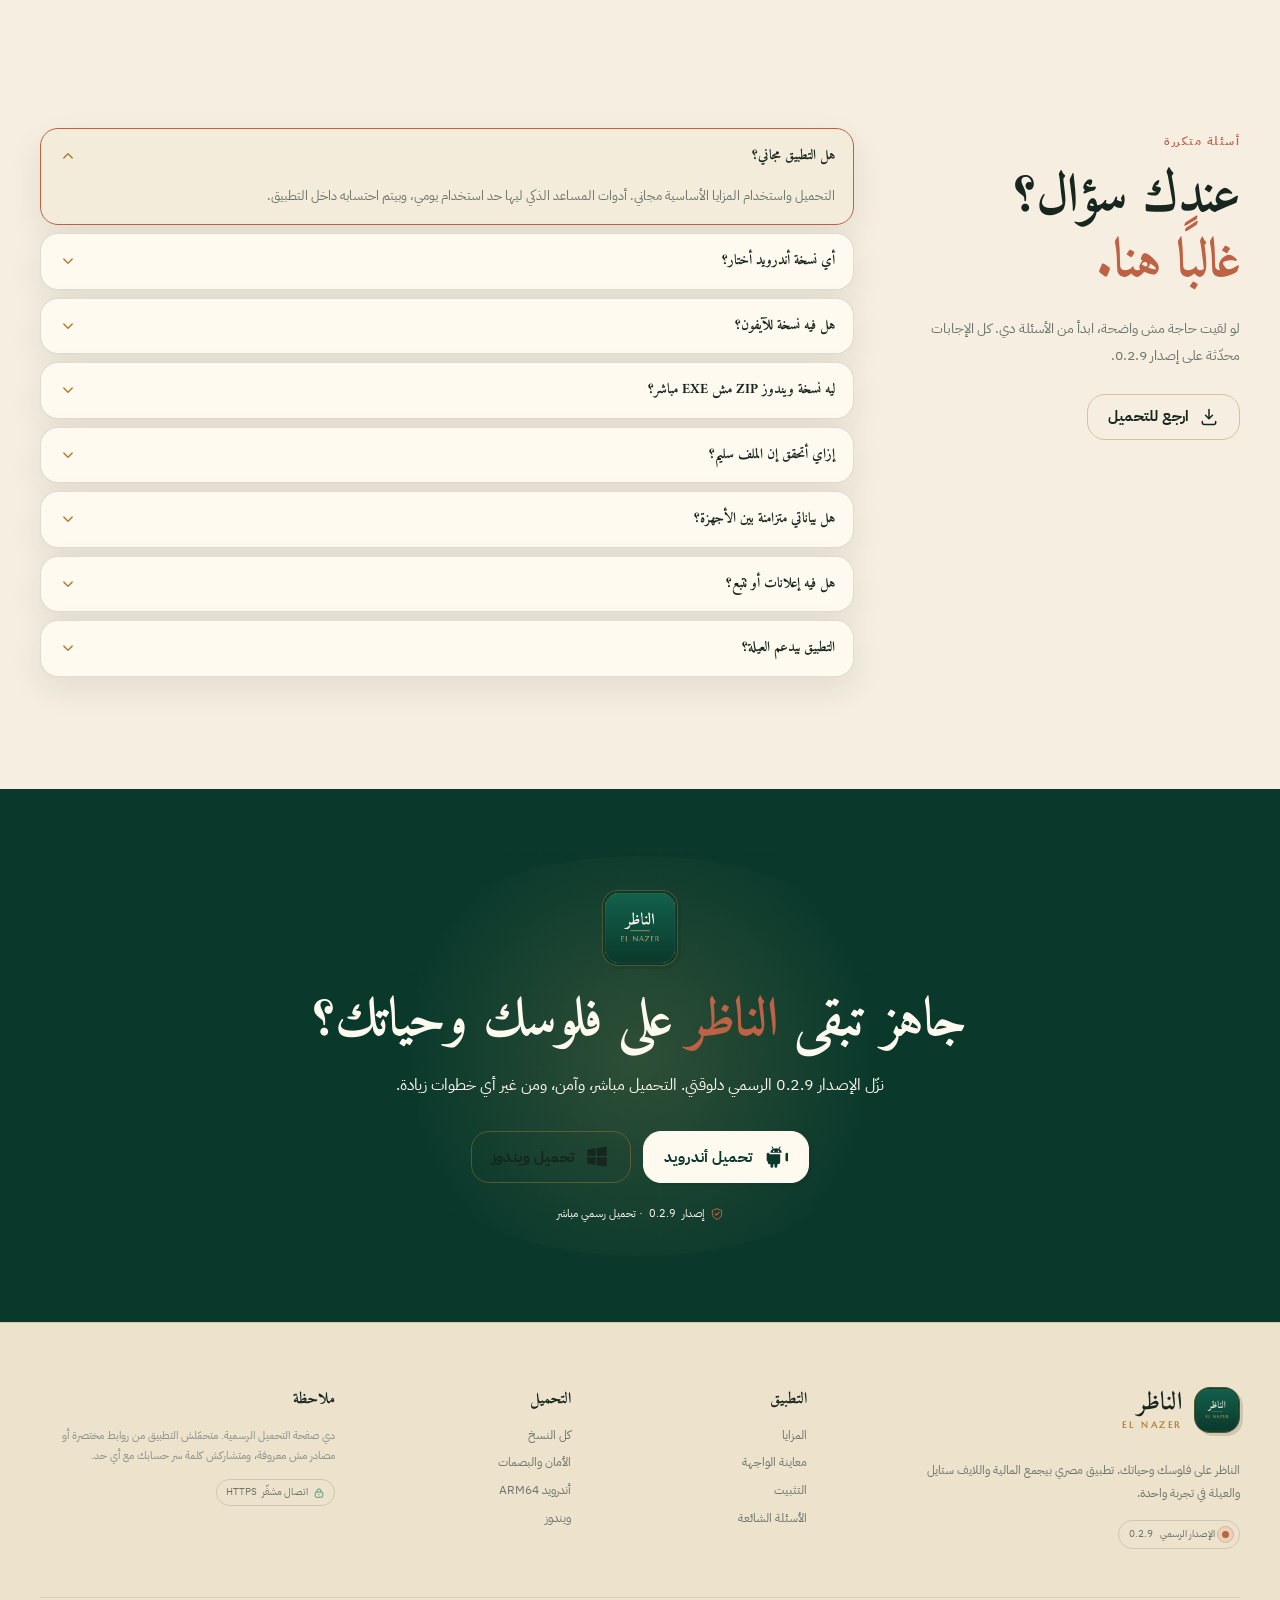
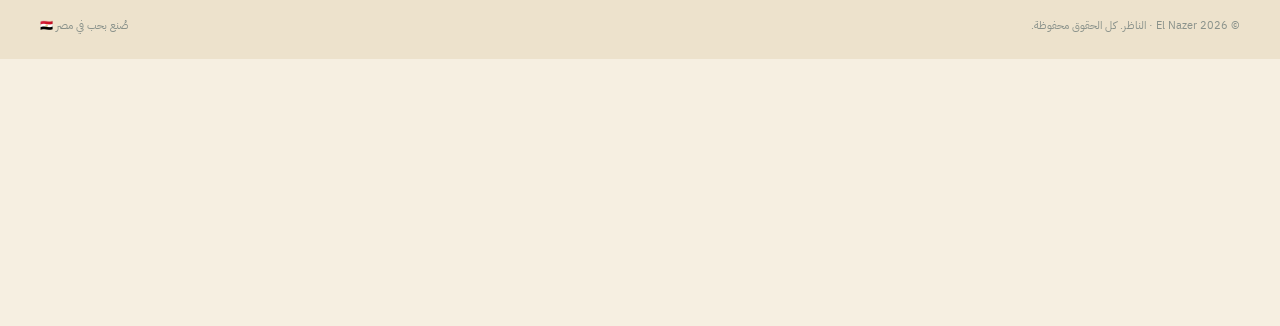
==== commit dcaad662: "deploy: sync published release v0.2.9" ====
--- a/index.html
+++ b/index.html
@@ -3,8 +3,8 @@
 <head>
   <meta charset="utf-8">
   <meta name="viewport" content="width=device-width, initial-scale=1, viewport-fit=cover">
-  <title>تحميل تطبيق الناظر | El Nazer 0.2.8 — أندرويد وويندوز</title>
-  <meta name="description" content="حمّل تطبيق الناظر 0.2.8 الرسمي. تطبيق مصري للمصاريف والميزانيات والعادات والشات العائلي مع مساعد ذكي عربي. تحميل مباشر وآمن لأندرويد (ARM64 وARMv7 وx86_64) وويندوز.">
+  <title>تحميل تطبيق الناظر | El Nazer 0.2.9 — أندرويد وويندوز</title>
+  <meta name="description" content="حمّل تطبيق الناظر 0.2.9 الرسمي. تطبيق مصري للمصاريف والميزانيات والعادات والشات العائلي مع مساعد ذكي عربي. تحميل مباشر وآمن لأندرويد (ARM64 وARMv7 وx86_64) وويندوز.">
   <meta name="theme-color" content="#F6EFE1">
   <meta name="color-scheme" content="light dark">
   <meta name="referrer" content="strict-origin-when-cross-origin">
@@ -12,11 +12,11 @@
   <meta property="og:type" content="website">
   <meta property="og:locale" content="ar_EG">
   <meta property="og:site_name" content="El Nazer — الناظر">
-  <meta property="og:title" content="الناظر 0.2.8 — فلوسك وحياتك تحت نظرك">
+  <meta property="og:title" content="الناظر 0.2.9 — فلوسك وحياتك تحت نظرك">
   <meta property="og:description" content="تحميل رسمي ومباشر لتطبيق الناظر لأندرويد وويندوز. مصاريف، ميزانيات، عادات، عيلة، ومساعد ذكي عربي.">
   <meta property="og:image" content="./assets/brand/app_icon.png">
   <meta name="twitter:card" content="summary_large_image">
-  <meta name="twitter:title" content="تحميل تطبيق الناظر 0.2.8">
+  <meta name="twitter:title" content="تحميل تطبيق الناظر 0.2.9">
   <meta name="twitter:description" content="مصاريفك، عاداتك، عيلتك، ومساعدك الذكي في تطبيق واحد. تحميل مباشر لأندرويد وويندوز.">
   <meta name="twitter:image" content="./assets/brand/app_icon.png">
   <link rel="icon" href="./assets/brand/app_icon.png" type="image/png">
@@ -113,7 +113,7 @@
         <div class="hero-copy">
           <div class="release-pill">
             <span class="pulse-dot" aria-hidden="true"></span>
-            <span>الإصدار <bdi>0.2.8</bdi> متاح الآن</span>
+            <span>الإصدار <bdi>0.2.9</bdi> متاح الآن</span>
             <span class="pill-separator" aria-hidden="true"></span>
             <span>23 نوفمبر 2026</span>
           </div>
@@ -135,7 +135,7 @@
             <span><svg aria-hidden="true"><use href="#i-check"/></svg> بدون إعلانات أو روابط مختصرة</span>
           </div>
           <div class="hero-version">
-            <span>آخر إصدار: <bdi>v0.2.8</bdi></span>
+            <span>آخر إصدار: <bdi>v0.2.9</bdi></span>
             <span class="dot" aria-hidden="true"></span>
             <span><bdi>4</bdi> ملفات رسمية</span>
             <span class="dot" aria-hidden="true"></span>
@@ -483,7 +483,7 @@
         </div>
 
         <div class="download-meta reveal">
-          <span class="meta-chip"><span class="pulse-dot" aria-hidden="true"></span> الإصدار الحالي <bdi>v0.2.8</bdi></span>
+          <span class="meta-chip"><span class="pulse-dot" aria-hidden="true"></span> الإصدار الحالي <bdi>v0.2.9</bdi></span>
           <span class="meta-chip"><svg aria-hidden="true"><use href="#i-clock"/></svg> نشر <bdi>23 نوفمبر 2026</bdi></span>
           <span class="meta-chip"><svg aria-hidden="true"><use href="#i-shield"/></svg> نسخ موقّعة رسميًا</span>
           <button class="meta-chip meta-button" id="verifyJump" type="button"><svg aria-hidden="true"><use href="#i-lock"/></svg> تحقق من البصمات</button>
@@ -493,7 +493,7 @@
           <meta itemprop="name" content="El Nazer — الناظر">
           <meta itemprop="operatingSystem" content="Android, Windows">
           <meta itemprop="applicationCategory" content="FinanceApplication">
-          <meta itemprop="softwareVersion" content="0.2.8">
+          <meta itemprop="softwareVersion" content="0.2.9">
           <div itemprop="offers" itemscope itemtype="https://schema.org/Offer"><meta itemprop="price" content="0"><meta itemprop="priceCurrency" content="EGP"></div>
 
           <article class="download-card recommended reveal" data-platform="android" data-arch="arm64">
@@ -504,14 +504,14 @@
             </div>
             <p>النسخة الموصى بها لمعظم موبايلات وتابلتات أندرويد الحديثة.</p>
             <ul class="file-facts">
-              <li><span>الحجم</span><bdi>26.0 MB</bdi></li>
+              <li><span>الحجم</span><bdi>26.2 MB</bdi></li>
               <li><span>الصيغة</span><bdi>APK</bdi></li>
               <li><span>المتطلبات</span>أندرويد <bdi>6.0+</bdi></li>
             </ul>
             <div class="hash-box">
               <span>SHA-256</span>
-              <code data-hash="790ddc5a21c1dbd8414233ab6fdd3c7c7e8e49e08196532cc834698111d3afb0">790ddc5a21c1dbd8…8111d3afb0</code>
-              <button class="copy-button" type="button" data-copy="790ddc5a21c1dbd8414233ab6fdd3c7c7e8e49e08196532cc834698111d3afb0" aria-label="نسخ بصمة ARM64"><svg aria-hidden="true"><use href="#i-copy"/></svg></button>
+              <code data-hash="6f2d7a903abea5d7476bf26d6dfcd85975937034dd5bb98e7508d5913348d0d2">6f2d7a903abea5d7…913348d0d2</code>
+              <button class="copy-button" type="button" data-copy="6f2d7a903abea5d7476bf26d6dfcd85975937034dd5bb98e7508d5913348d0d2" aria-label="نسخ بصمة ARM64"><svg aria-hidden="true"><use href="#i-copy"/></svg></button>
             </div>
             <a class="button button-primary button-block" href="https://jqbkdyzlqjifqpcjaegp.supabase.co/storage/v1/object/public/downloads/elnazer-latest-arm64.apk" data-download="arm64" rel="noopener">
               <svg aria-hidden="true"><use href="#i-download"/></svg> تحميل <bdi>ARM64</bdi>
@@ -525,14 +525,14 @@
             </div>
             <p>للموبايلات الأقدم أو الأجهزة اللي بتدعم 32-bit فقط.</p>
             <ul class="file-facts">
-              <li><span>الحجم</span><bdi>24.6 MB</bdi></li>
+              <li><span>الحجم</span><bdi>24.7 MB</bdi></li>
               <li><span>الصيغة</span><bdi>APK</bdi></li>
               <li><span>المتطلبات</span>أندرويد <bdi>6.0+</bdi></li>
             </ul>
             <div class="hash-box">
               <span>SHA-256</span>
-              <code data-hash="ff2f91a4048b9eb416e78998b6498799c0d28447fd4925e887cf4d803b3774b3">ff2f91a4048b9eb4…803b3774b3</code>
-              <button class="copy-button" type="button" data-copy="ff2f91a4048b9eb416e78998b6498799c0d28447fd4925e887cf4d803b3774b3" aria-label="نسخ بصمة ARMv7"><svg aria-hidden="true"><use href="#i-copy"/></svg></button>
+              <code data-hash="26b373d202cf703fb740c9c7c11373deea0606fa8baad9b47ac1fe5a8752b743">26b373d202cf703f…5a8752b743</code>
+              <button class="copy-button" type="button" data-copy="26b373d202cf703fb740c9c7c11373deea0606fa8baad9b47ac1fe5a8752b743" aria-label="نسخ بصمة ARMv7"><svg aria-hidden="true"><use href="#i-copy"/></svg></button>
             </div>
             <a class="button button-outline button-block" href="https://jqbkdyzlqjifqpcjaegp.supabase.co/storage/v1/object/public/downloads/elnazer-latest-armv7.apk" data-download="armv7" rel="noopener">
               <svg aria-hidden="true"><use href="#i-download"/></svg> تحميل <bdi>ARMv7</bdi>
@@ -546,14 +546,14 @@
             </div>
             <p>للمحاكيات وبعض الأجهزة والتابلتات اللي بتشغّل معمارية <bdi>x86_64</bdi>.</p>
             <ul class="file-facts">
-              <li><span>الحجم</span><bdi>27.5 MB</bdi></li>
+              <li><span>الحجم</span><bdi>27.7 MB</bdi></li>
               <li><span>الصيغة</span><bdi>APK</bdi></li>
               <li><span>المتطلبات</span>أندرويد <bdi>6.0+</bdi></li>
             </ul>
             <div class="hash-box">
               <span>SHA-256</span>
-              <code data-hash="992427878a789e3f01fa0004c560ae96f6931d4789693d7656d4ecc86872756e">c1f9b32c648ccc74…0ac4d7e47ef</code>
-              <button class="copy-button" type="button" data-copy="992427878a789e3f01fa0004c560ae96f6931d4789693d7656d4ecc86872756e" aria-label="نسخ بصمة x86_64"><svg aria-hidden="true"><use href="#i-copy"/></svg></button>
+              <code data-hash="c2106e0d769a6de24c1e39c373fc8062970201a277b0be3ff9f5cceedddee3f4">c1f9b32c648ccc74…0ac4d7e47ef</code>
+              <button class="copy-button" type="button" data-copy="c2106e0d769a6de24c1e39c373fc8062970201a277b0be3ff9f5cceedddee3f4" aria-label="نسخ بصمة x86_64"><svg aria-hidden="true"><use href="#i-copy"/></svg></button>
             </div>
             <a class="button button-outline button-block" href="https://jqbkdyzlqjifqpcjaegp.supabase.co/storage/v1/object/public/downloads/elnazer-latest-x86_64.apk" data-download="x86_64" rel="noopener">
               <svg aria-hidden="true"><use href="#i-download"/></svg> تحميل <bdi>x86_64</bdi>
@@ -567,14 +567,14 @@
             </div>
             <p>حزمة <bdi>ZIP</bdi> فيها <bdi>ElNazer.exe</bdi> وكل الملفات المطلوبة. فك الضغط وشغّل مباشرة.</p>
             <ul class="file-facts">
-              <li><span>الحجم</span><bdi>16.7 MB</bdi></li>
+              <li><span>الحجم</span><bdi>16.8 MB</bdi></li>
               <li><span>الصيغة</span><bdi>ZIP</bdi></li>
               <li><span>المتطلبات</span>ويندوز <bdi>10/11</bdi></li>
             </ul>
             <div class="hash-box">
               <span>SHA-256</span>
-              <code data-hash="486c14f8b95f44355c7332673220b0977086424951730f1f9ec3ae590544db5d">5fc92c1def23aeecc…60401ac0cef</code>
-              <button class="copy-button" type="button" data-copy="486c14f8b95f44355c7332673220b0977086424951730f1f9ec3ae590544db5d" aria-label="نسخ بصمة Windows"><svg aria-hidden="true"><use href="#i-copy"/></svg></button>
+              <code data-hash="2ab7b816181845450a5eb56510963c19ee53886955a994d1612371e7d2ded317">5fc92c1def23aeecc…60401ac0cef</code>
+              <button class="copy-button" type="button" data-copy="2ab7b816181845450a5eb56510963c19ee53886955a994d1612371e7d2ded317" aria-label="نسخ بصمة Windows"><svg aria-hidden="true"><use href="#i-copy"/></svg></button>
             </div>
             <a class="button button-outline button-block" href="https://jqbkdyzlqjifqpcjaegp.supabase.co/storage/v1/object/public/downloads/elnazer-latest-windows.zip" data-download="windows" rel="noopener">
               <svg aria-hidden="true"><use href="#i-download"/></svg> تحميل نسخة ويندوز
@@ -584,7 +584,7 @@
 
         <div class="download-note reveal">
           <svg aria-hidden="true"><use href="#i-alert"/></svg>
-          <p><b>ملاحظة مهمة:</b> نسخة ويندوز بتتوزّع كـ <bdi>ZIP</bdi> محمول لأن التطبيق محتاج ملفات مساعدة جنب <bdi>EXE</bdi>. متشغّلش الـ <bdi>EXE</bdi> لوحده من غير فك الضغط. كل الملفات هنا هي الملفات الرسمية للإصدار <bdi>0.2.8</bdi>.</p>
+          <p><b>ملاحظة مهمة:</b> نسخة ويندوز بتتوزّع كـ <bdi>ZIP</bdi> محمول لأن التطبيق محتاج ملفات مساعدة جنب <bdi>EXE</bdi>. متشغّلش الـ <bdi>EXE</bdi> لوحده من غير فك الضغط. كل الملفات هنا هي الملفات الرسمية للإصدار <bdi>0.2.9</bdi>.</p>
         </div>
       </div>
     </section>
@@ -661,7 +661,7 @@
         <div class="faq-intro reveal">
           <span class="eyebrow">أسئلة متكررة</span>
           <h2>عندك سؤال؟<br><span class="gradient-text">غالبًا هنا.</span></h2>
-          <p>لو لقيت حاجة مش واضحة، ابدأ من الأسئلة دي. كل الإجابات محدّثة على إصدار <bdi>0.2.8</bdi>.</p>
+          <p>لو لقيت حاجة مش واضحة، ابدأ من الأسئلة دي. كل الإجابات محدّثة على إصدار <bdi>0.2.9</bdi>.</p>
           <a class="button button-outline" href="#download"><svg aria-hidden="true"><use href="#i-download"/></svg> ارجع للتحميل</a>
         </div>
         <div class="faq-list reveal">
@@ -675,7 +675,7 @@
           </details>
           <details class="faq-item">
             <summary><span>هل فيه نسخة للآيفون؟</span><svg aria-hidden="true"><use href="#i-chevron"/></svg></summary>
-            <div class="faq-answer"><p>حاليًا التطبيق متاح لأندرويد وويندوز. مفيش نسخة رسمية لـ <bdi>iOS</bdi> في إصدار <bdi>0.2.8</bdi>.</p></div>
+            <div class="faq-answer"><p>حاليًا التطبيق متاح لأندرويد وويندوز. مفيش نسخة رسمية لـ <bdi>iOS</bdi> في إصدار <bdi>0.2.9</bdi>.</p></div>
           </details>
           <details class="faq-item">
             <summary><span>ليه نسخة ويندوز ZIP مش EXE مباشر؟</span><svg aria-hidden="true"><use href="#i-chevron"/></svg></summary>
@@ -706,12 +706,12 @@
       <div class="container final-cta-inner reveal">
         <img src="./assets/brand/app_icon.png" width="76" height="76" alt="" class="final-mark">
         <h2>جاهز تبقى <span class="gradient-text">الناظر</span> على فلوسك وحياتك؟</h2>
-        <p>نزّل الإصدار <bdi>0.2.8</bdi> الرسمي دلوقتي. التحميل مباشر، وآمن، ومن غير أي خطوات زيادة.</p>
+        <p>نزّل الإصدار <bdi>0.2.9</bdi> الرسمي دلوقتي. التحميل مباشر، وآمن، ومن غير أي خطوات زيادة.</p>
         <div class="final-actions">
           <a class="button button-primary button-large" href="https://jqbkdyzlqjifqpcjaegp.supabase.co/storage/v1/object/public/downloads/elnazer-latest-arm64.apk" data-download="arm64" rel="noopener"><svg aria-hidden="true"><use href="#i-android"/></svg> تحميل أندرويد</a>
           <a class="button button-ghost button-large" href="https://jqbkdyzlqjifqpcjaegp.supabase.co/storage/v1/object/public/downloads/elnazer-latest-windows.zip" data-download="windows" rel="noopener"><svg aria-hidden="true"><use href="#i-windows"/></svg> تحميل ويندوز</a>
         </div>
-        <span class="final-note"><svg aria-hidden="true"><use href="#i-shield"/></svg> إصدار <bdi>0.2.8</bdi> · تحميل رسمي مباشر</span>
+        <span class="final-note"><svg aria-hidden="true"><use href="#i-shield"/></svg> إصدار <bdi>0.2.9</bdi> · تحميل رسمي مباشر</span>
       </div>
     </section>
   </main>
@@ -724,7 +724,7 @@
           <span class="brand-copy"><strong>الناظر</strong><small>EL NAZER</small></span>
         </a>
         <p>الناظر على فلوسك وحياتك. تطبيق مصري بيجمع المالية واللايف ستايل والعيلة في تجربة واحدة.</p>
-        <span class="footer-version"><span class="pulse-dot" aria-hidden="true"></span> الإصدار الرسمي <bdi>0.2.8</bdi></span>
+        <span class="footer-version"><span class="pulse-dot" aria-hidden="true"></span> الإصدار الرسمي <bdi>0.2.9</bdi></span>
       </div>
       <div class="footer-links">
         <h3>التطبيق</h3>
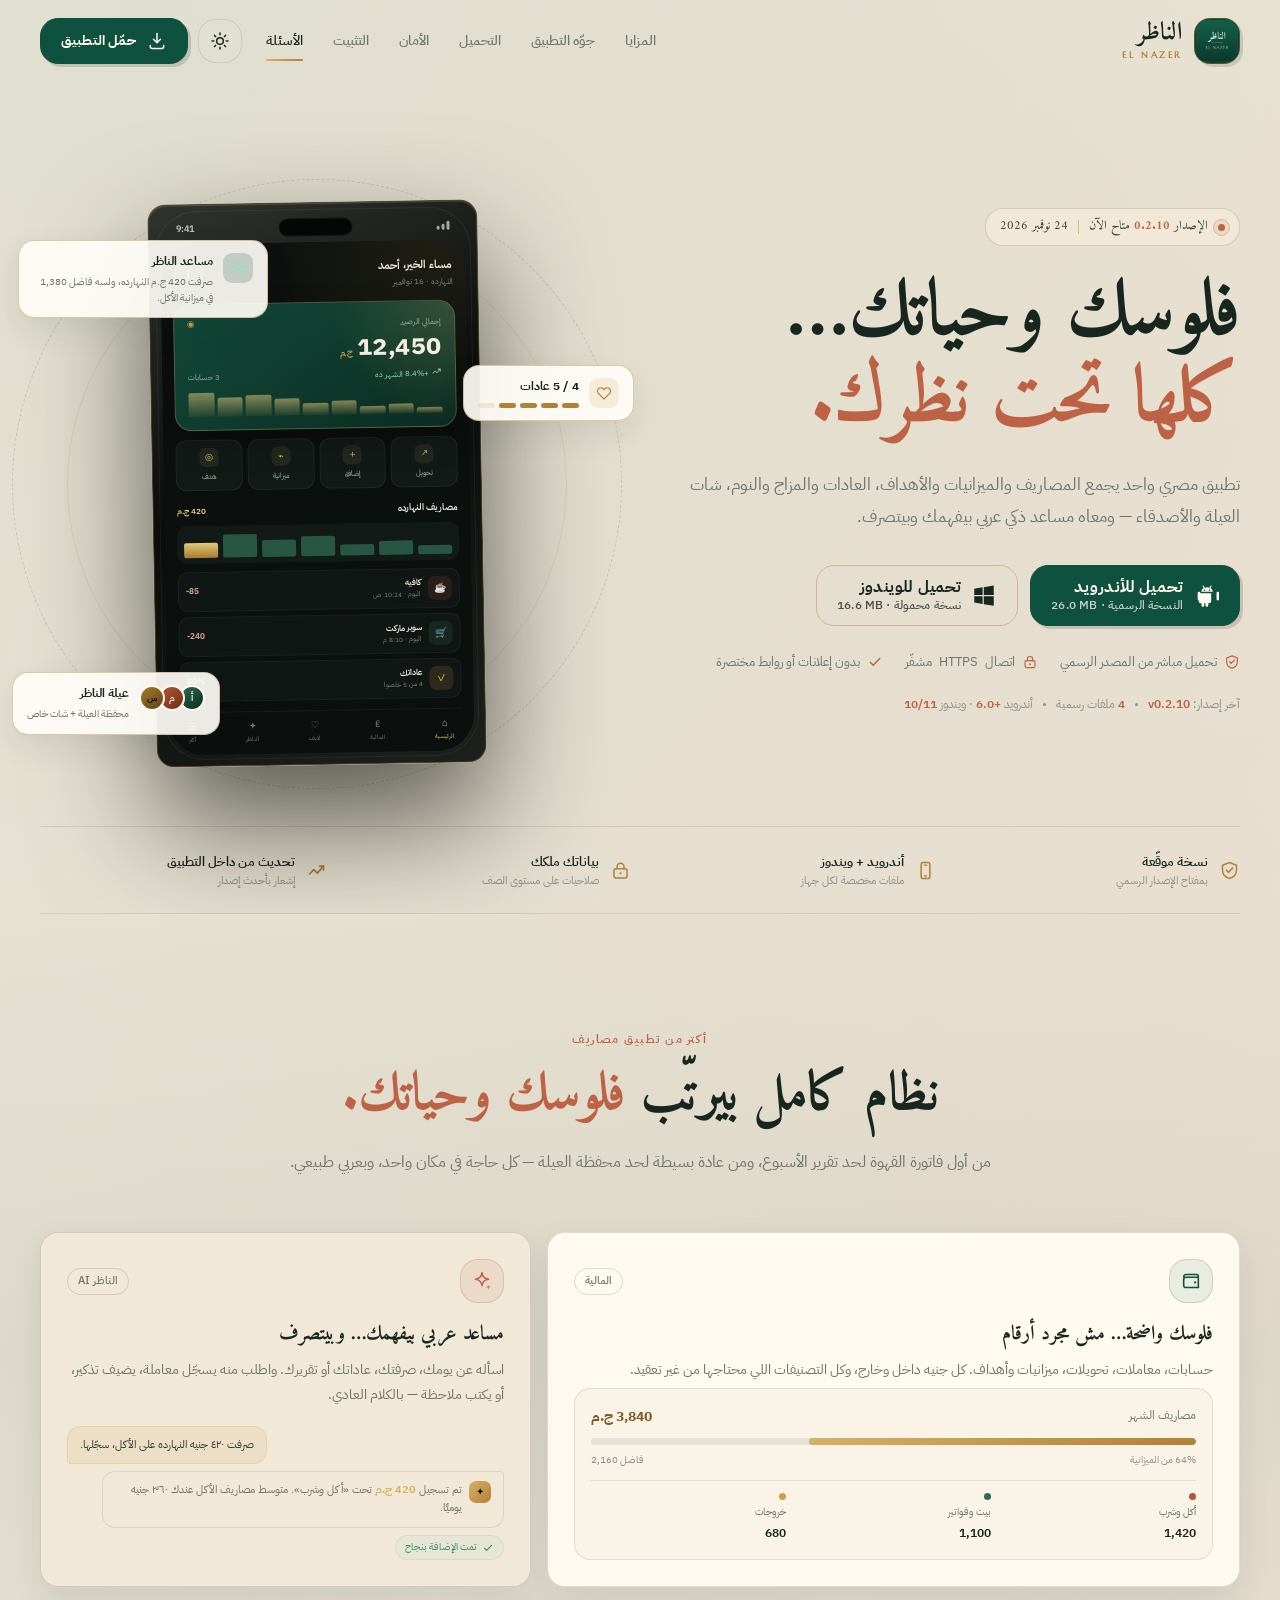
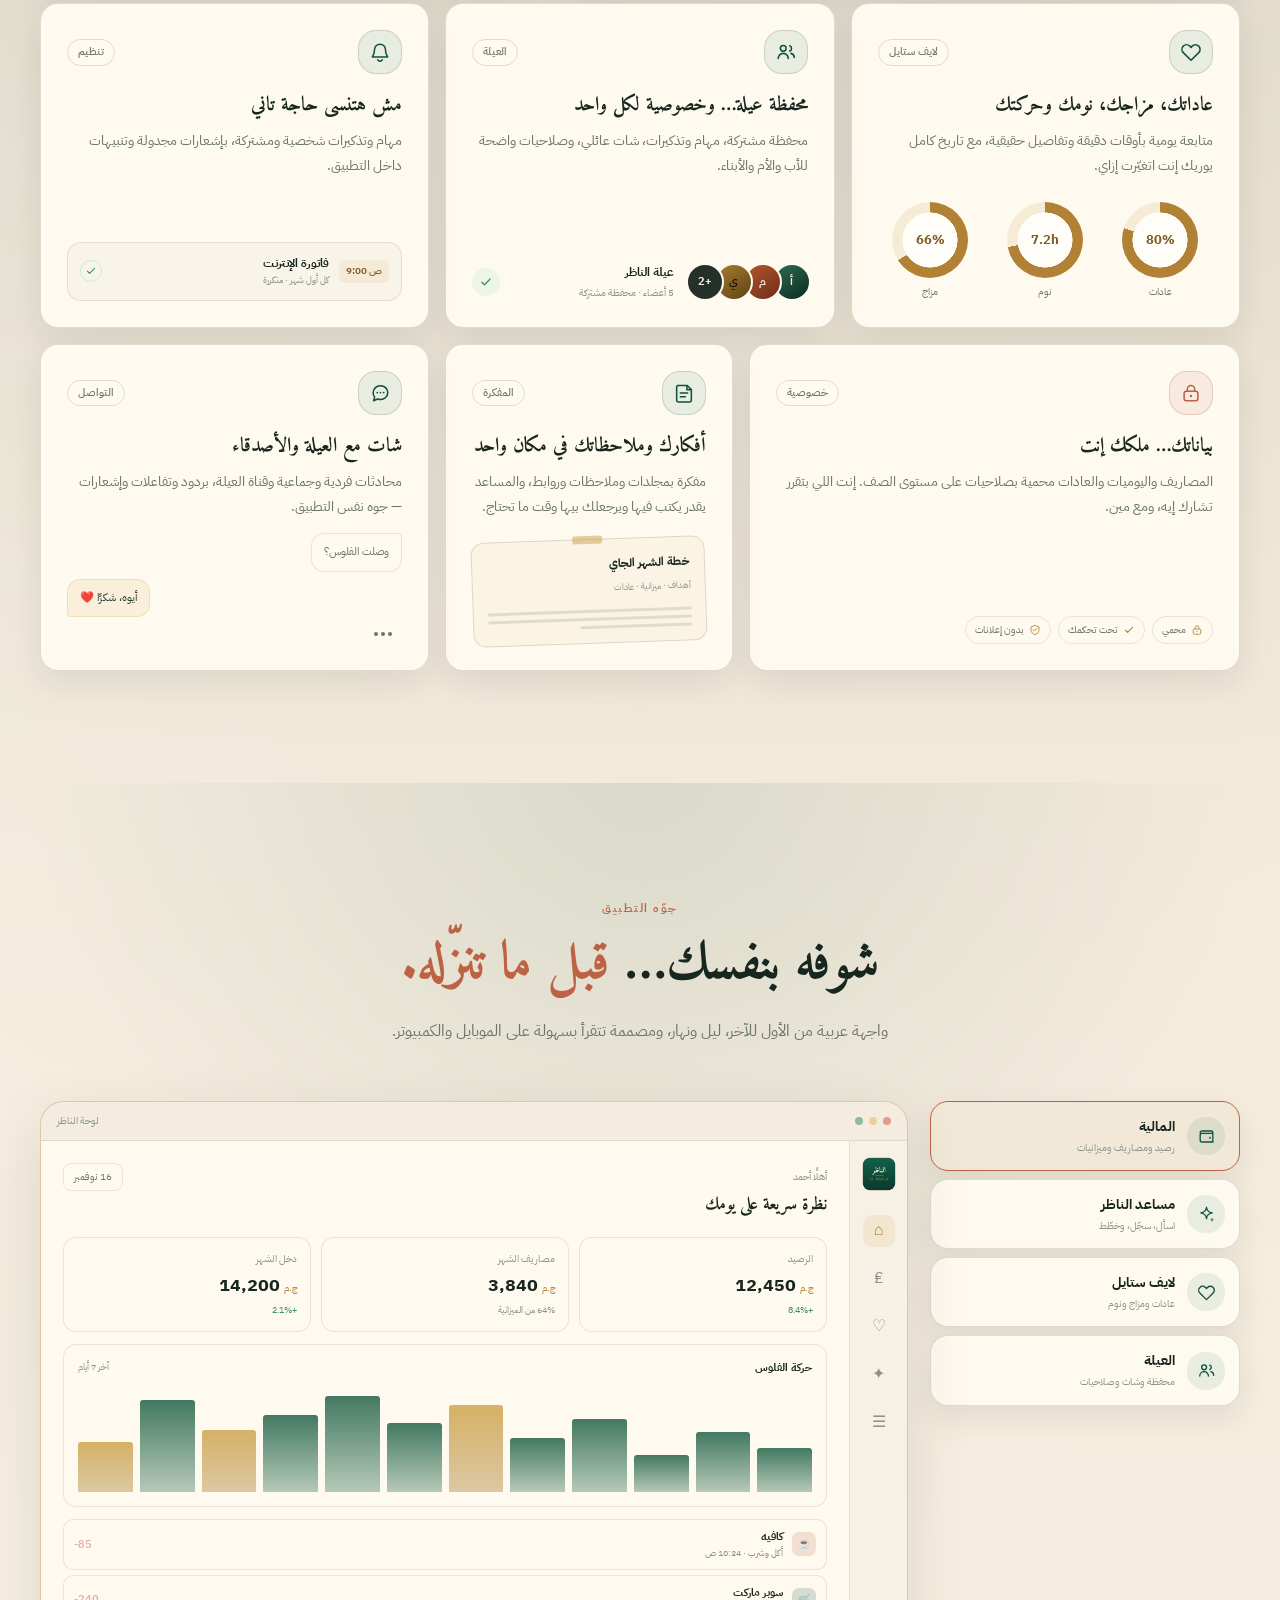
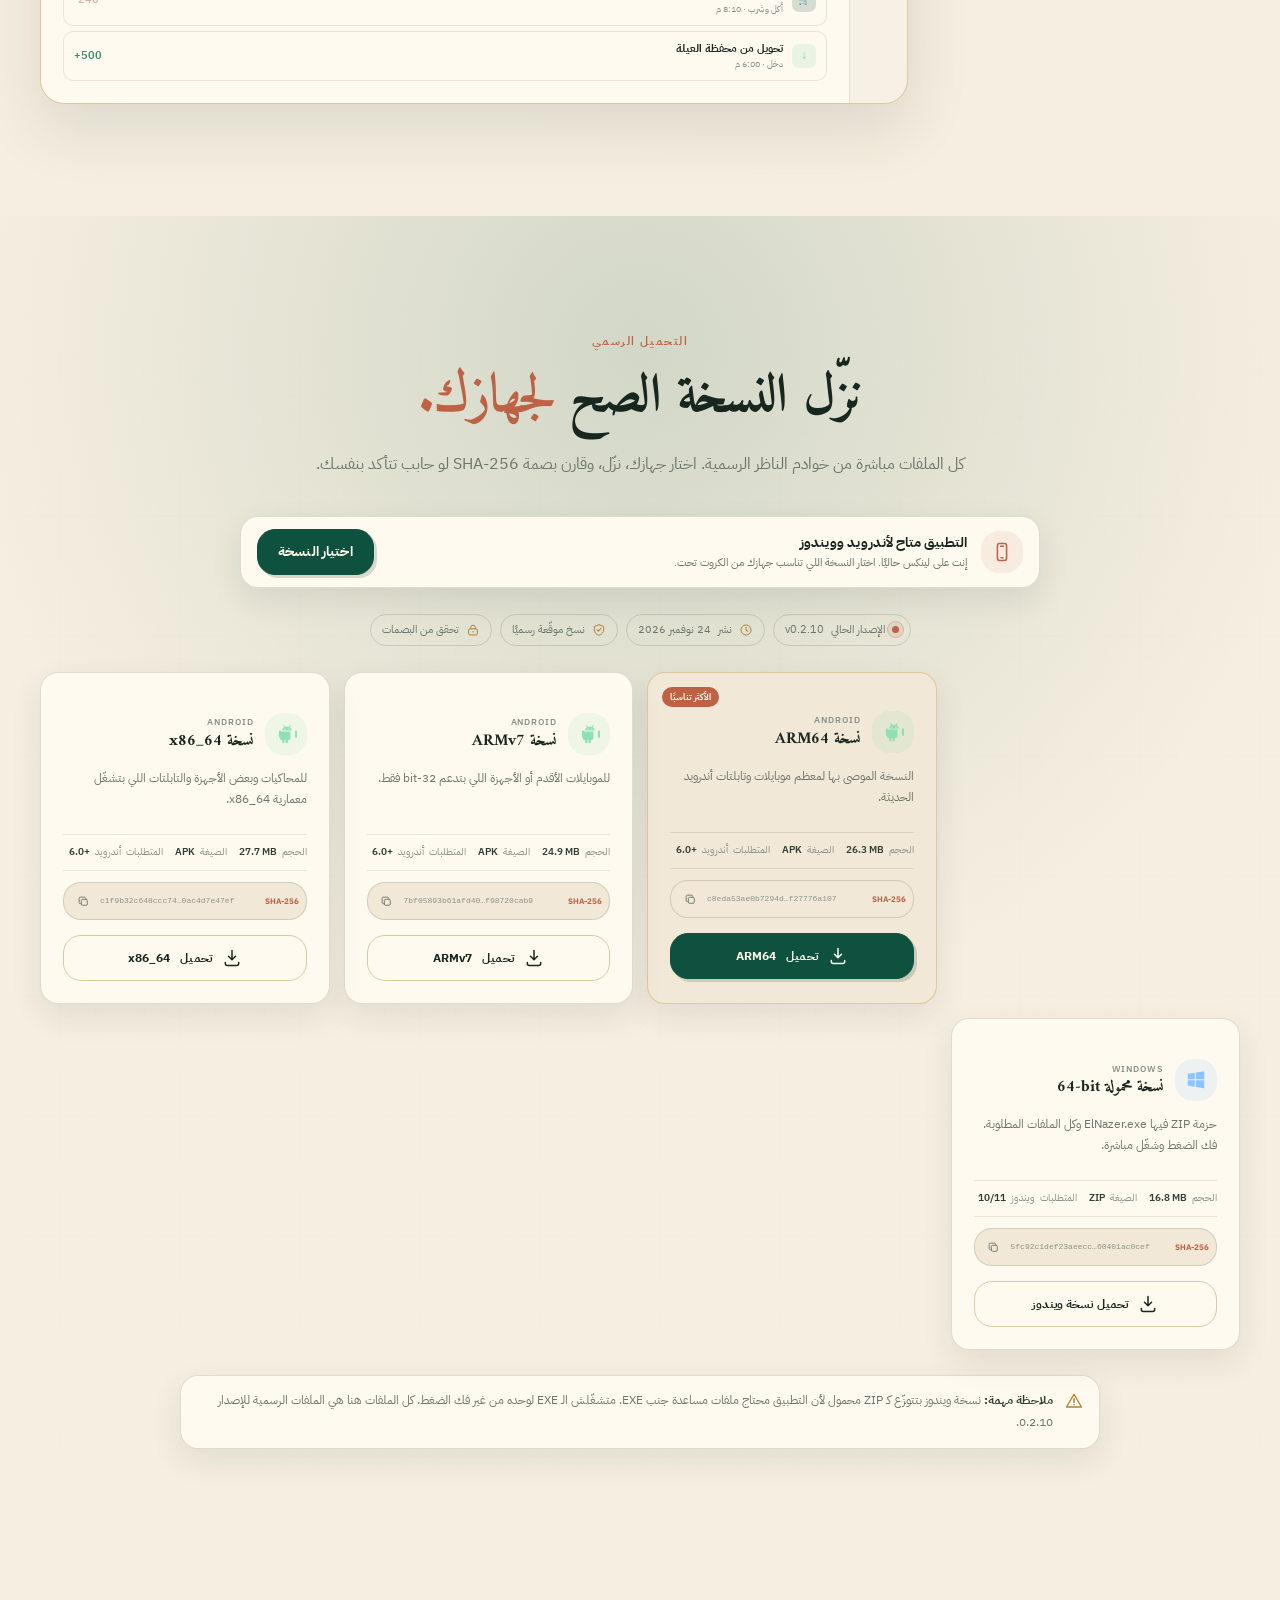
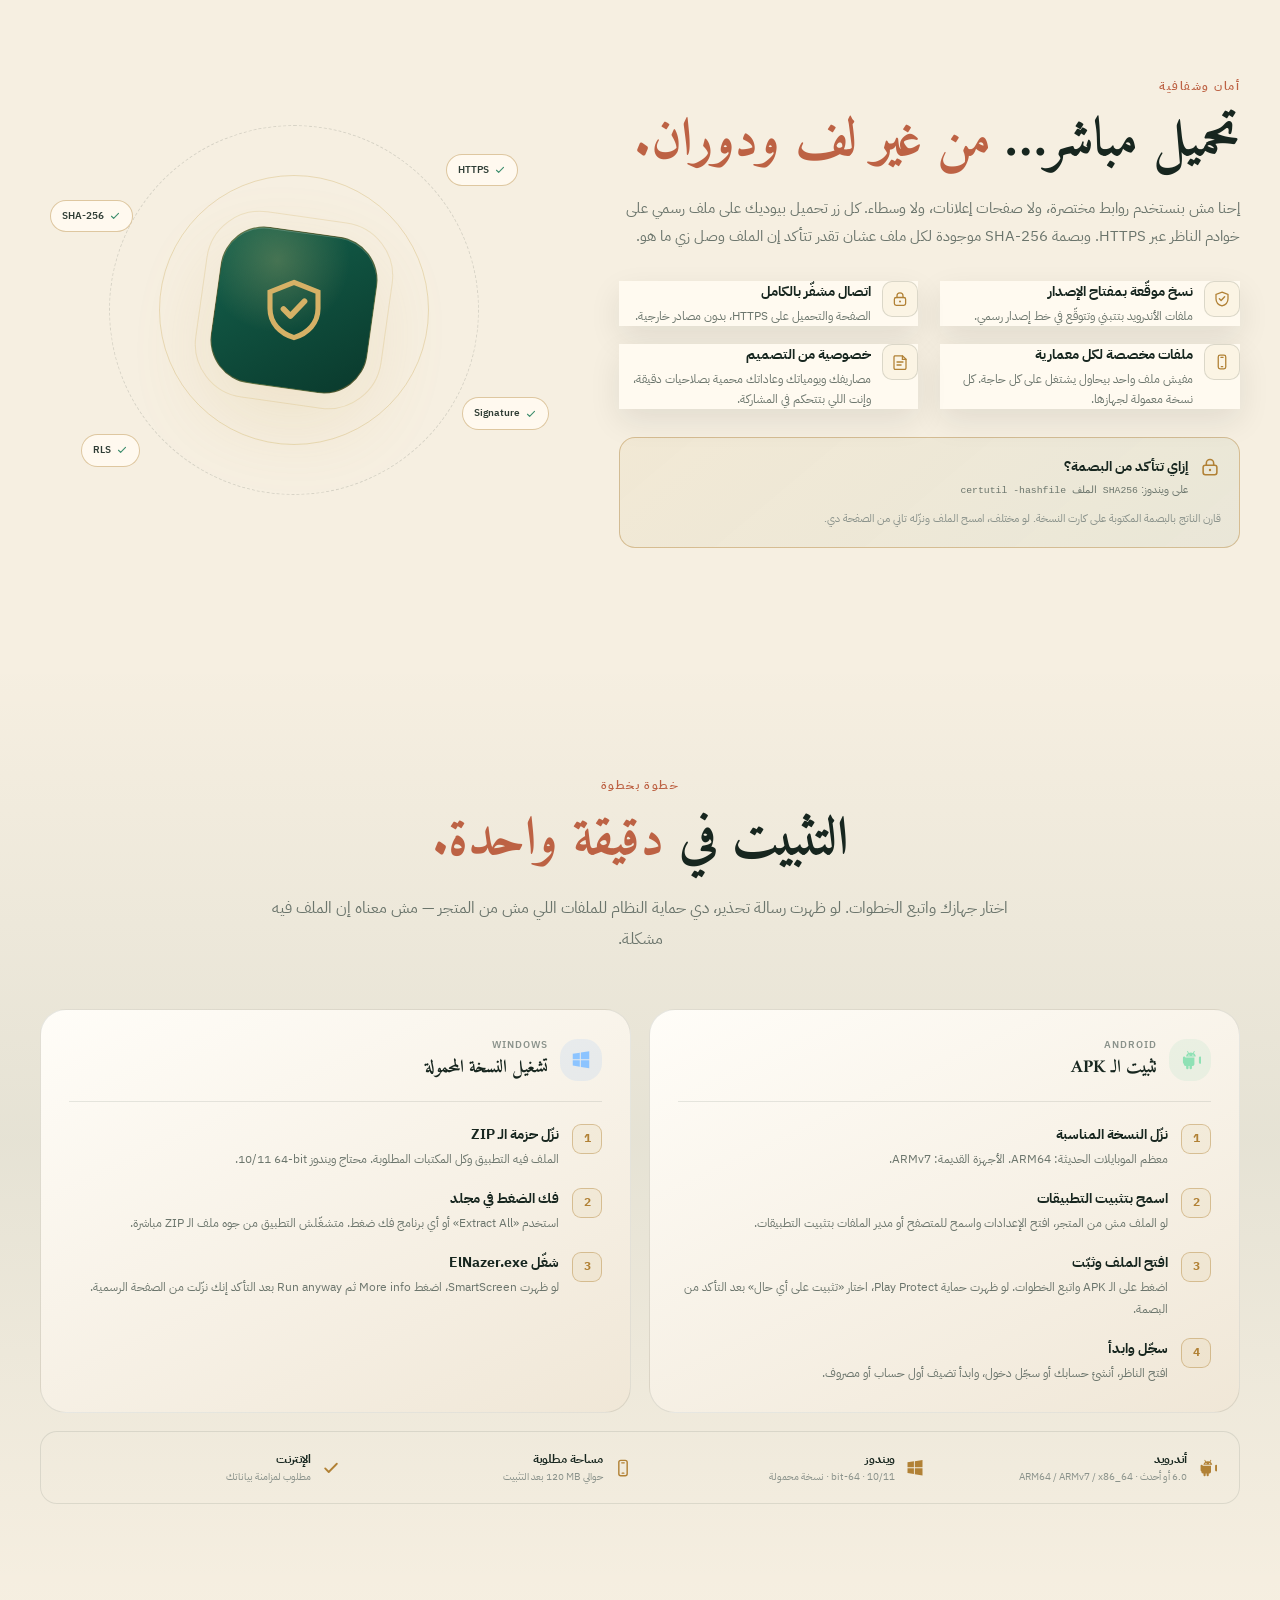
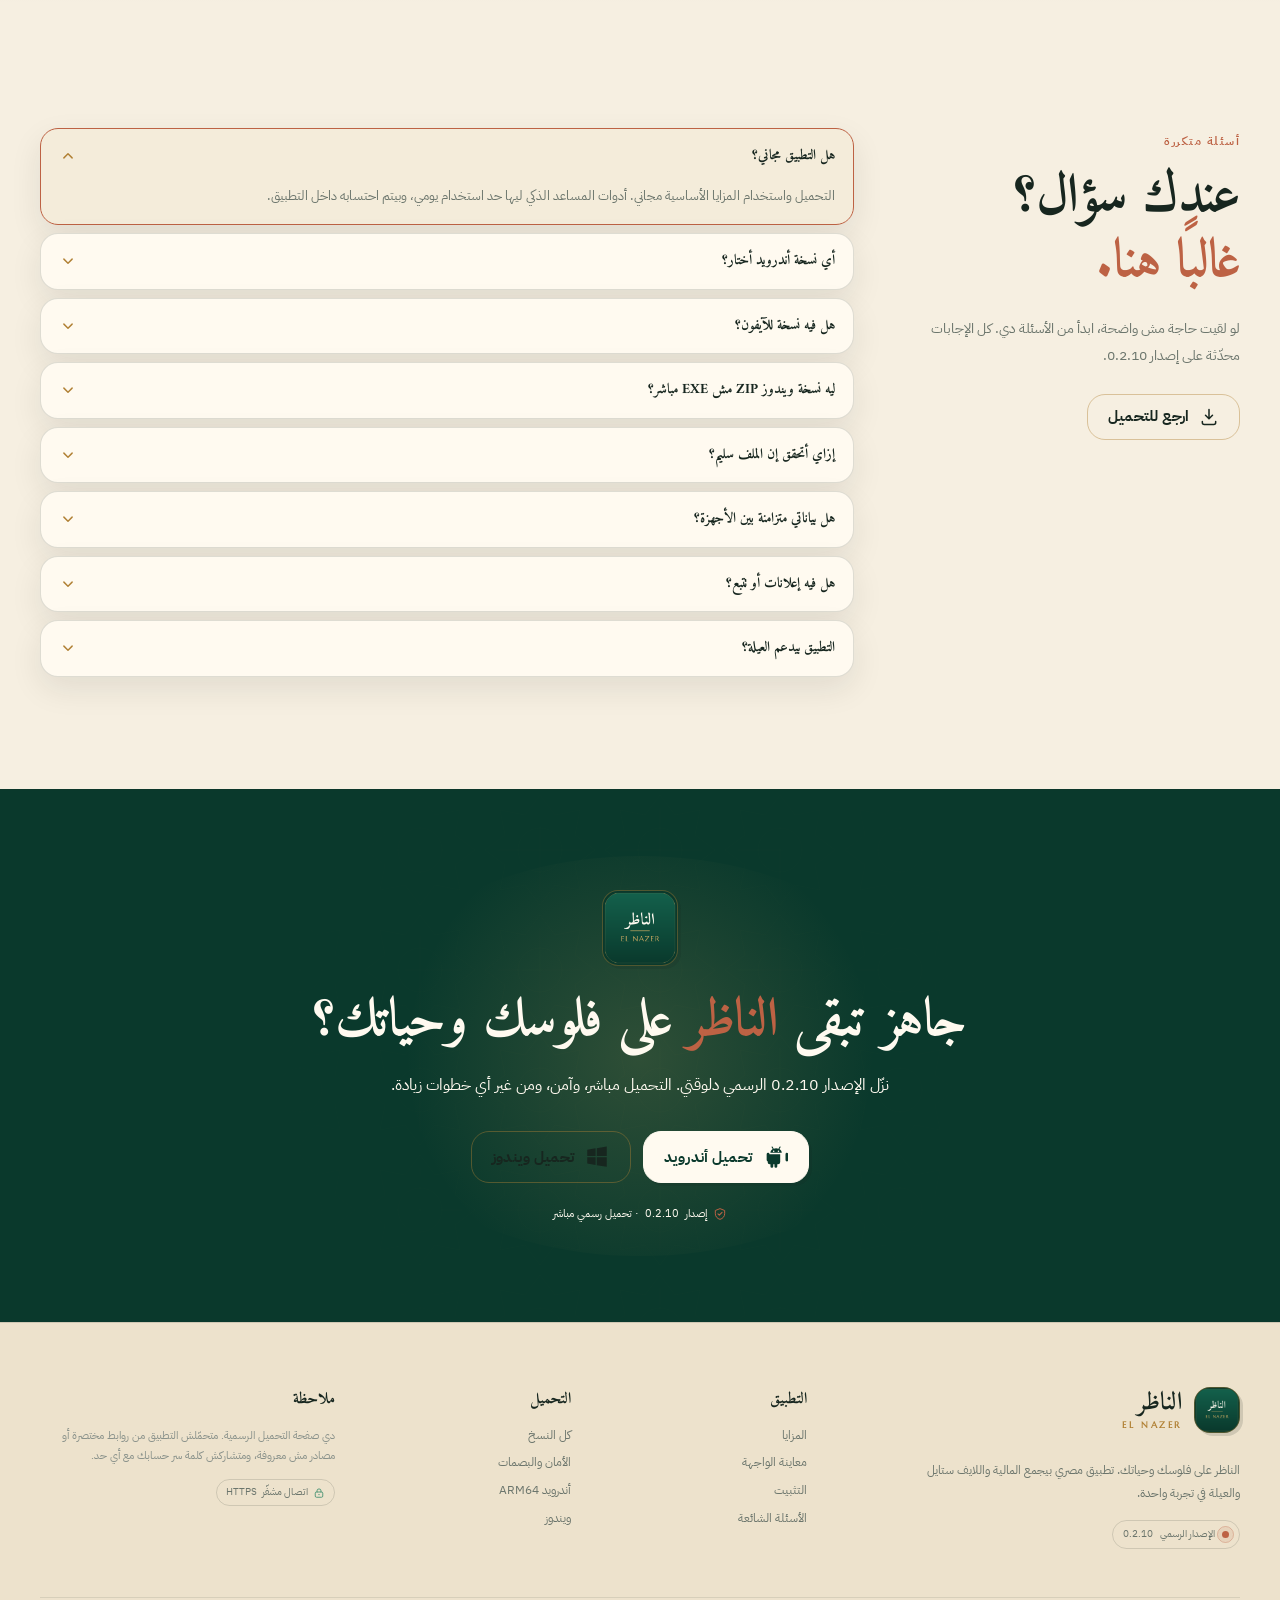
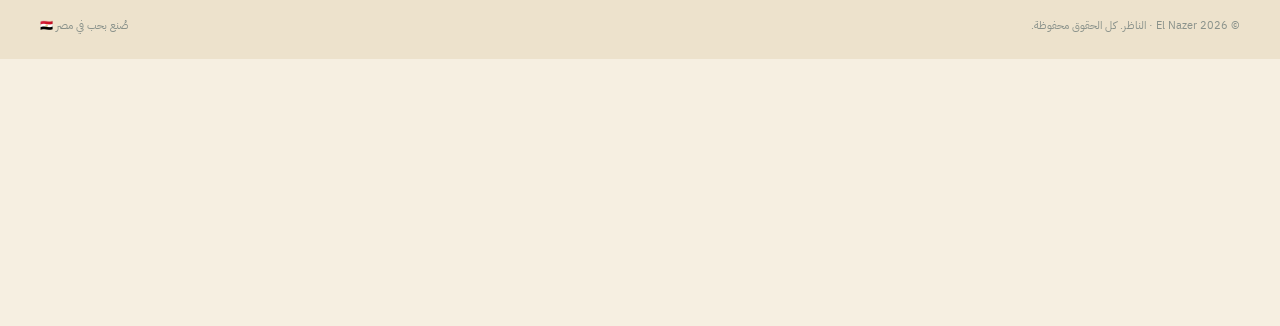
==== commit 111e7854: "deploy: sync published release v0.2.10" ====
--- a/index.html
+++ b/index.html
@@ -3,8 +3,8 @@
 <head>
   <meta charset="utf-8">
   <meta name="viewport" content="width=device-width, initial-scale=1, viewport-fit=cover">
-  <title>تحميل تطبيق الناظر | El Nazer 0.2.9 — أندرويد وويندوز</title>
-  <meta name="description" content="حمّل تطبيق الناظر 0.2.9 الرسمي. تطبيق مصري للمصاريف والميزانيات والعادات والشات العائلي مع مساعد ذكي عربي. تحميل مباشر وآمن لأندرويد (ARM64 وARMv7 وx86_64) وويندوز.">
+  <title>تحميل تطبيق الناظر | El Nazer 0.2.10 — أندرويد وويندوز</title>
+  <meta name="description" content="حمّل تطبيق الناظر 0.2.10 الرسمي. تطبيق مصري للمصاريف والميزانيات والعادات والشات العائلي مع مساعد ذكي عربي. تحميل مباشر وآمن لأندرويد (ARM64 وARMv7 وx86_64) وويندوز.">
   <meta name="theme-color" content="#F6EFE1">
   <meta name="color-scheme" content="light dark">
   <meta name="referrer" content="strict-origin-when-cross-origin">
@@ -12,11 +12,11 @@
   <meta property="og:type" content="website">
   <meta property="og:locale" content="ar_EG">
   <meta property="og:site_name" content="El Nazer — الناظر">
-  <meta property="og:title" content="الناظر 0.2.9 — فلوسك وحياتك تحت نظرك">
+  <meta property="og:title" content="الناظر 0.2.10 — فلوسك وحياتك تحت نظرك">
   <meta property="og:description" content="تحميل رسمي ومباشر لتطبيق الناظر لأندرويد وويندوز. مصاريف، ميزانيات، عادات، عيلة، ومساعد ذكي عربي.">
   <meta property="og:image" content="./assets/brand/app_icon.png">
   <meta name="twitter:card" content="summary_large_image">
-  <meta name="twitter:title" content="تحميل تطبيق الناظر 0.2.9">
+  <meta name="twitter:title" content="تحميل تطبيق الناظر 0.2.10">
   <meta name="twitter:description" content="مصاريفك، عاداتك، عيلتك، ومساعدك الذكي في تطبيق واحد. تحميل مباشر لأندرويد وويندوز.">
   <meta name="twitter:image" content="./assets/brand/app_icon.png">
   <link rel="icon" href="./assets/brand/app_icon.png" type="image/png">
@@ -113,9 +113,9 @@
         <div class="hero-copy">
           <div class="release-pill">
             <span class="pulse-dot" aria-hidden="true"></span>
-            <span>الإصدار <bdi>0.2.9</bdi> متاح الآن</span>
+            <span>الإصدار <bdi>0.2.10</bdi> متاح الآن</span>
             <span class="pill-separator" aria-hidden="true"></span>
-            <span>23 نوفمبر 2026</span>
+            <span>24 نوفمبر 2026</span>
           </div>
           <h1 id="heroTitle">فلوسك وحياتك…<br><span class="gradient-text">كلها تحت نظرك.</span></h1>
           <p class="hero-lead">تطبيق مصري واحد يجمع المصاريف والميزانيات والأهداف، العادات والمزاج والنوم، شات العيلة والأصدقاء — ومعاه مساعد ذكي عربي بيفهمك وبيتصرف.</p>
@@ -135,7 +135,7 @@
             <span><svg aria-hidden="true"><use href="#i-check"/></svg> بدون إعلانات أو روابط مختصرة</span>
           </div>
           <div class="hero-version">
-            <span>آخر إصدار: <bdi>v0.2.9</bdi></span>
+            <span>آخر إصدار: <bdi>v0.2.10</bdi></span>
             <span class="dot" aria-hidden="true"></span>
             <span><bdi>4</bdi> ملفات رسمية</span>
             <span class="dot" aria-hidden="true"></span>
@@ -483,8 +483,8 @@
         </div>
 
         <div class="download-meta reveal">
-          <span class="meta-chip"><span class="pulse-dot" aria-hidden="true"></span> الإصدار الحالي <bdi>v0.2.9</bdi></span>
-          <span class="meta-chip"><svg aria-hidden="true"><use href="#i-clock"/></svg> نشر <bdi>23 نوفمبر 2026</bdi></span>
+          <span class="meta-chip"><span class="pulse-dot" aria-hidden="true"></span> الإصدار الحالي <bdi>v0.2.10</bdi></span>
+          <span class="meta-chip"><svg aria-hidden="true"><use href="#i-clock"/></svg> نشر <bdi>24 نوفمبر 2026</bdi></span>
           <span class="meta-chip"><svg aria-hidden="true"><use href="#i-shield"/></svg> نسخ موقّعة رسميًا</span>
           <button class="meta-chip meta-button" id="verifyJump" type="button"><svg aria-hidden="true"><use href="#i-lock"/></svg> تحقق من البصمات</button>
         </div>
@@ -493,7 +493,7 @@
           <meta itemprop="name" content="El Nazer — الناظر">
           <meta itemprop="operatingSystem" content="Android, Windows">
           <meta itemprop="applicationCategory" content="FinanceApplication">
-          <meta itemprop="softwareVersion" content="0.2.9">
+          <meta itemprop="softwareVersion" content="0.2.10">
           <div itemprop="offers" itemscope itemtype="https://schema.org/Offer"><meta itemprop="price" content="0"><meta itemprop="priceCurrency" content="EGP"></div>
 
           <article class="download-card recommended reveal" data-platform="android" data-arch="arm64">
@@ -504,14 +504,14 @@
             </div>
             <p>النسخة الموصى بها لمعظم موبايلات وتابلتات أندرويد الحديثة.</p>
             <ul class="file-facts">
-              <li><span>الحجم</span><bdi>26.2 MB</bdi></li>
+              <li><span>الحجم</span><bdi>26.3 MB</bdi></li>
               <li><span>الصيغة</span><bdi>APK</bdi></li>
               <li><span>المتطلبات</span>أندرويد <bdi>6.0+</bdi></li>
             </ul>
             <div class="hash-box">
               <span>SHA-256</span>
-              <code data-hash="6f2d7a903abea5d7476bf26d6dfcd85975937034dd5bb98e7508d5913348d0d2">6f2d7a903abea5d7…913348d0d2</code>
-              <button class="copy-button" type="button" data-copy="6f2d7a903abea5d7476bf26d6dfcd85975937034dd5bb98e7508d5913348d0d2" aria-label="نسخ بصمة ARM64"><svg aria-hidden="true"><use href="#i-copy"/></svg></button>
+              <code data-hash="c8eda53ae0b7294d500b938195fdd7ff7451685e8ad34331452f01f27776a107">c8eda53ae0b7294d…f27776a107</code>
+              <button class="copy-button" type="button" data-copy="c8eda53ae0b7294d500b938195fdd7ff7451685e8ad34331452f01f27776a107" aria-label="نسخ بصمة ARM64"><svg aria-hidden="true"><use href="#i-copy"/></svg></button>
             </div>
             <a class="button button-primary button-block" href="https://jqbkdyzlqjifqpcjaegp.supabase.co/storage/v1/object/public/downloads/elnazer-latest-arm64.apk" data-download="arm64" rel="noopener">
               <svg aria-hidden="true"><use href="#i-download"/></svg> تحميل <bdi>ARM64</bdi>
@@ -525,14 +525,14 @@
             </div>
             <p>للموبايلات الأقدم أو الأجهزة اللي بتدعم 32-bit فقط.</p>
             <ul class="file-facts">
-              <li><span>الحجم</span><bdi>24.7 MB</bdi></li>
+              <li><span>الحجم</span><bdi>24.9 MB</bdi></li>
               <li><span>الصيغة</span><bdi>APK</bdi></li>
               <li><span>المتطلبات</span>أندرويد <bdi>6.0+</bdi></li>
             </ul>
             <div class="hash-box">
               <span>SHA-256</span>
-              <code data-hash="26b373d202cf703fb740c9c7c11373deea0606fa8baad9b47ac1fe5a8752b743">26b373d202cf703f…5a8752b743</code>
-              <button class="copy-button" type="button" data-copy="26b373d202cf703fb740c9c7c11373deea0606fa8baad9b47ac1fe5a8752b743" aria-label="نسخ بصمة ARMv7"><svg aria-hidden="true"><use href="#i-copy"/></svg></button>
+              <code data-hash="7bf05893b61afd40fd86b42ddc0016a3c00e0d2e6662219b0337acf98720cab9">7bf05893b61afd40…f98720cab9</code>
+              <button class="copy-button" type="button" data-copy="7bf05893b61afd40fd86b42ddc0016a3c00e0d2e6662219b0337acf98720cab9" aria-label="نسخ بصمة ARMv7"><svg aria-hidden="true"><use href="#i-copy"/></svg></button>
             </div>
             <a class="button button-outline button-block" href="https://jqbkdyzlqjifqpcjaegp.supabase.co/storage/v1/object/public/downloads/elnazer-latest-armv7.apk" data-download="armv7" rel="noopener">
               <svg aria-hidden="true"><use href="#i-download"/></svg> تحميل <bdi>ARMv7</bdi>
@@ -552,8 +552,8 @@
             </ul>
             <div class="hash-box">
               <span>SHA-256</span>
-              <code data-hash="c2106e0d769a6de24c1e39c373fc8062970201a277b0be3ff9f5cceedddee3f4">c1f9b32c648ccc74…0ac4d7e47ef</code>
-              <button class="copy-button" type="button" data-copy="c2106e0d769a6de24c1e39c373fc8062970201a277b0be3ff9f5cceedddee3f4" aria-label="نسخ بصمة x86_64"><svg aria-hidden="true"><use href="#i-copy"/></svg></button>
+              <code data-hash="7b525114e2b4125943dec491fdbd50ff7c14e13270e446e63b548d498388254a">c1f9b32c648ccc74…0ac4d7e47ef</code>
+              <button class="copy-button" type="button" data-copy="7b525114e2b4125943dec491fdbd50ff7c14e13270e446e63b548d498388254a" aria-label="نسخ بصمة x86_64"><svg aria-hidden="true"><use href="#i-copy"/></svg></button>
             </div>
             <a class="button button-outline button-block" href="https://jqbkdyzlqjifqpcjaegp.supabase.co/storage/v1/object/public/downloads/elnazer-latest-x86_64.apk" data-download="x86_64" rel="noopener">
               <svg aria-hidden="true"><use href="#i-download"/></svg> تحميل <bdi>x86_64</bdi>
@@ -573,8 +573,8 @@
             </ul>
             <div class="hash-box">
               <span>SHA-256</span>
-              <code data-hash="2ab7b816181845450a5eb56510963c19ee53886955a994d1612371e7d2ded317">5fc92c1def23aeecc…60401ac0cef</code>
-              <button class="copy-button" type="button" data-copy="2ab7b816181845450a5eb56510963c19ee53886955a994d1612371e7d2ded317" aria-label="نسخ بصمة Windows"><svg aria-hidden="true"><use href="#i-copy"/></svg></button>
+              <code data-hash="6dafdde4f2bf08bdb441a96c95b771aea8c44a297de96af1f94dd9a50ce6e66c">5fc92c1def23aeecc…60401ac0cef</code>
+              <button class="copy-button" type="button" data-copy="6dafdde4f2bf08bdb441a96c95b771aea8c44a297de96af1f94dd9a50ce6e66c" aria-label="نسخ بصمة Windows"><svg aria-hidden="true"><use href="#i-copy"/></svg></button>
             </div>
             <a class="button button-outline button-block" href="https://jqbkdyzlqjifqpcjaegp.supabase.co/storage/v1/object/public/downloads/elnazer-latest-windows.zip" data-download="windows" rel="noopener">
               <svg aria-hidden="true"><use href="#i-download"/></svg> تحميل نسخة ويندوز
@@ -584,7 +584,7 @@
 
         <div class="download-note reveal">
           <svg aria-hidden="true"><use href="#i-alert"/></svg>
-          <p><b>ملاحظة مهمة:</b> نسخة ويندوز بتتوزّع كـ <bdi>ZIP</bdi> محمول لأن التطبيق محتاج ملفات مساعدة جنب <bdi>EXE</bdi>. متشغّلش الـ <bdi>EXE</bdi> لوحده من غير فك الضغط. كل الملفات هنا هي الملفات الرسمية للإصدار <bdi>0.2.9</bdi>.</p>
+          <p><b>ملاحظة مهمة:</b> نسخة ويندوز بتتوزّع كـ <bdi>ZIP</bdi> محمول لأن التطبيق محتاج ملفات مساعدة جنب <bdi>EXE</bdi>. متشغّلش الـ <bdi>EXE</bdi> لوحده من غير فك الضغط. كل الملفات هنا هي الملفات الرسمية للإصدار <bdi>0.2.10</bdi>.</p>
         </div>
       </div>
     </section>
@@ -661,7 +661,7 @@
         <div class="faq-intro reveal">
           <span class="eyebrow">أسئلة متكررة</span>
           <h2>عندك سؤال؟<br><span class="gradient-text">غالبًا هنا.</span></h2>
-          <p>لو لقيت حاجة مش واضحة، ابدأ من الأسئلة دي. كل الإجابات محدّثة على إصدار <bdi>0.2.9</bdi>.</p>
+          <p>لو لقيت حاجة مش واضحة، ابدأ من الأسئلة دي. كل الإجابات محدّثة على إصدار <bdi>0.2.10</bdi>.</p>
           <a class="button button-outline" href="#download"><svg aria-hidden="true"><use href="#i-download"/></svg> ارجع للتحميل</a>
         </div>
         <div class="faq-list reveal">
@@ -675,7 +675,7 @@
           </details>
           <details class="faq-item">
             <summary><span>هل فيه نسخة للآيفون؟</span><svg aria-hidden="true"><use href="#i-chevron"/></svg></summary>
-            <div class="faq-answer"><p>حاليًا التطبيق متاح لأندرويد وويندوز. مفيش نسخة رسمية لـ <bdi>iOS</bdi> في إصدار <bdi>0.2.9</bdi>.</p></div>
+            <div class="faq-answer"><p>حاليًا التطبيق متاح لأندرويد وويندوز. مفيش نسخة رسمية لـ <bdi>iOS</bdi> في إصدار <bdi>0.2.10</bdi>.</p></div>
           </details>
           <details class="faq-item">
             <summary><span>ليه نسخة ويندوز ZIP مش EXE مباشر؟</span><svg aria-hidden="true"><use href="#i-chevron"/></svg></summary>
@@ -706,12 +706,12 @@
       <div class="container final-cta-inner reveal">
         <img src="./assets/brand/app_icon.png" width="76" height="76" alt="" class="final-mark">
         <h2>جاهز تبقى <span class="gradient-text">الناظر</span> على فلوسك وحياتك؟</h2>
-        <p>نزّل الإصدار <bdi>0.2.9</bdi> الرسمي دلوقتي. التحميل مباشر، وآمن، ومن غير أي خطوات زيادة.</p>
+        <p>نزّل الإصدار <bdi>0.2.10</bdi> الرسمي دلوقتي. التحميل مباشر، وآمن، ومن غير أي خطوات زيادة.</p>
         <div class="final-actions">
           <a class="button button-primary button-large" href="https://jqbkdyzlqjifqpcjaegp.supabase.co/storage/v1/object/public/downloads/elnazer-latest-arm64.apk" data-download="arm64" rel="noopener"><svg aria-hidden="true"><use href="#i-android"/></svg> تحميل أندرويد</a>
           <a class="button button-ghost button-large" href="https://jqbkdyzlqjifqpcjaegp.supabase.co/storage/v1/object/public/downloads/elnazer-latest-windows.zip" data-download="windows" rel="noopener"><svg aria-hidden="true"><use href="#i-windows"/></svg> تحميل ويندوز</a>
         </div>
-        <span class="final-note"><svg aria-hidden="true"><use href="#i-shield"/></svg> إصدار <bdi>0.2.9</bdi> · تحميل رسمي مباشر</span>
+        <span class="final-note"><svg aria-hidden="true"><use href="#i-shield"/></svg> إصدار <bdi>0.2.10</bdi> · تحميل رسمي مباشر</span>
       </div>
     </section>
   </main>
@@ -724,7 +724,7 @@
           <span class="brand-copy"><strong>الناظر</strong><small>EL NAZER</small></span>
         </a>
         <p>الناظر على فلوسك وحياتك. تطبيق مصري بيجمع المالية واللايف ستايل والعيلة في تجربة واحدة.</p>
-        <span class="footer-version"><span class="pulse-dot" aria-hidden="true"></span> الإصدار الرسمي <bdi>0.2.9</bdi></span>
+        <span class="footer-version"><span class="pulse-dot" aria-hidden="true"></span> الإصدار الرسمي <bdi>0.2.10</bdi></span>
       </div>
       <div class="footer-links">
         <h3>التطبيق</h3>
